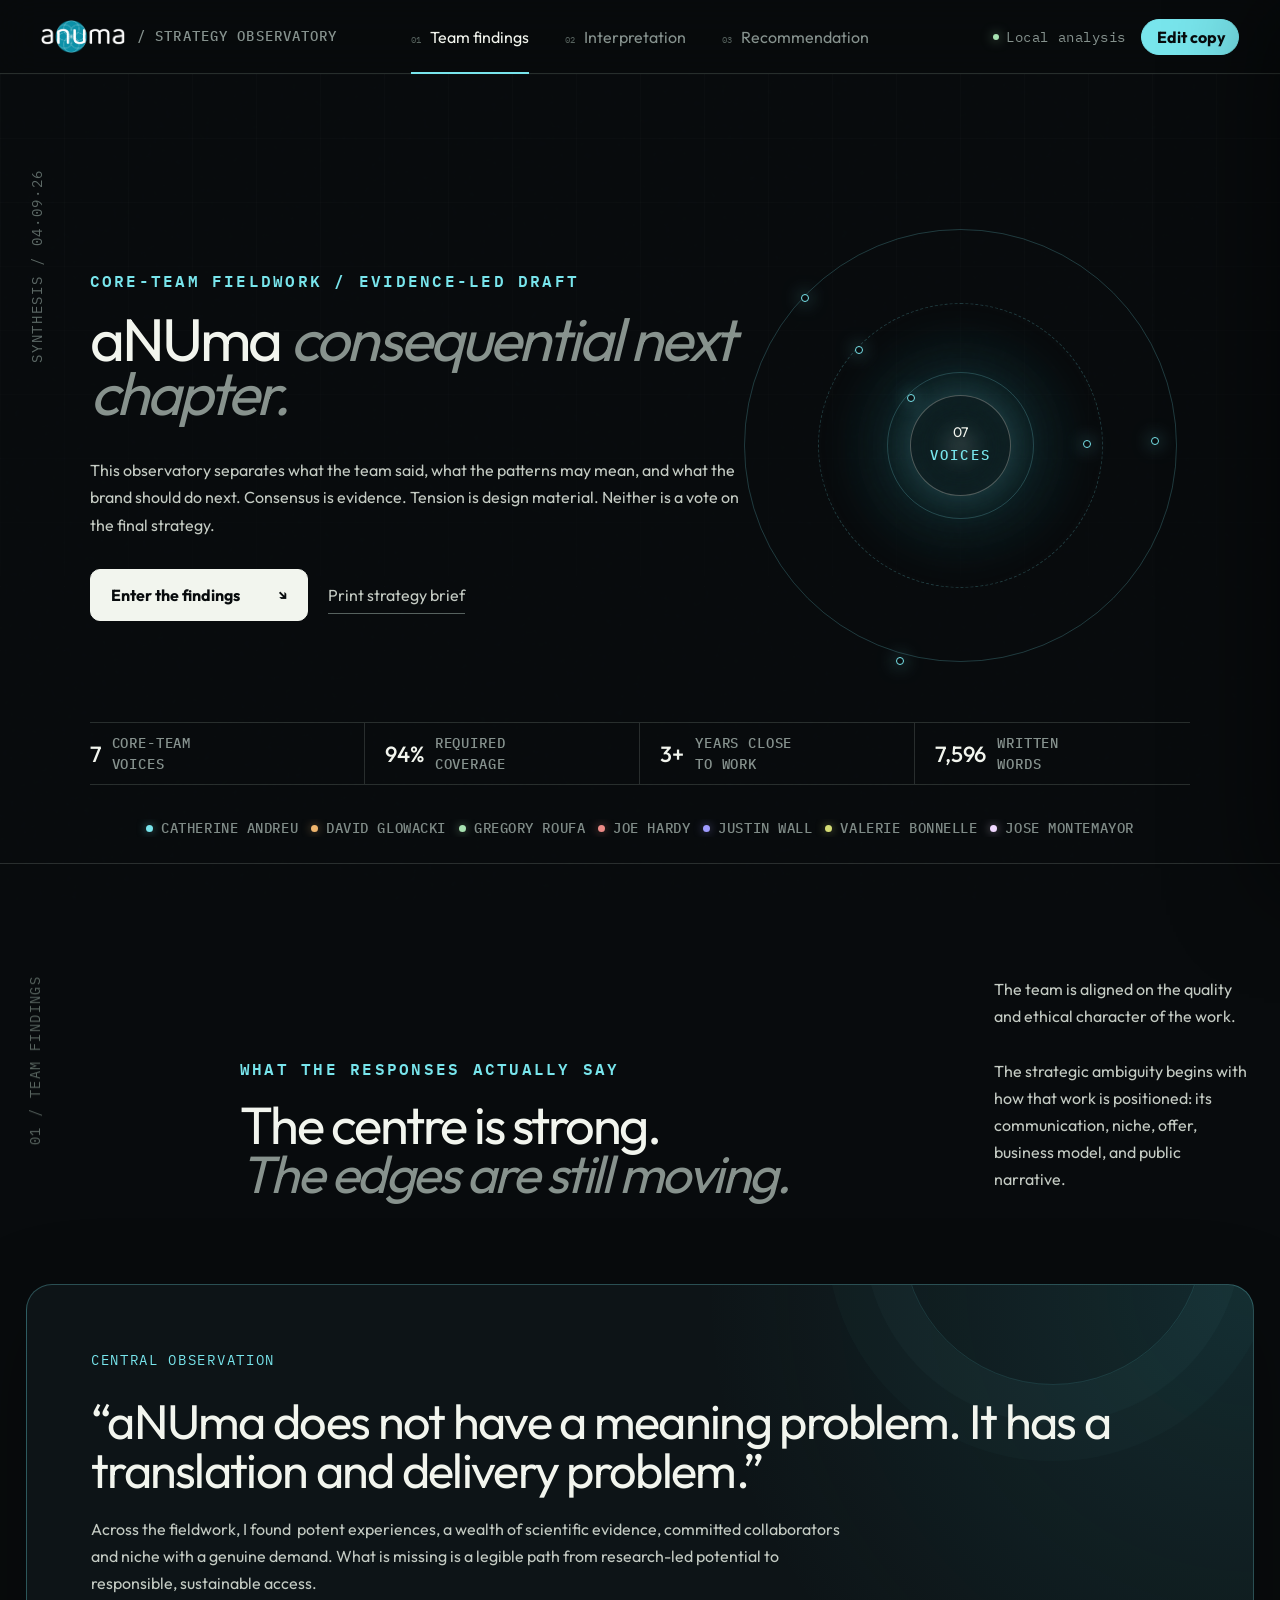
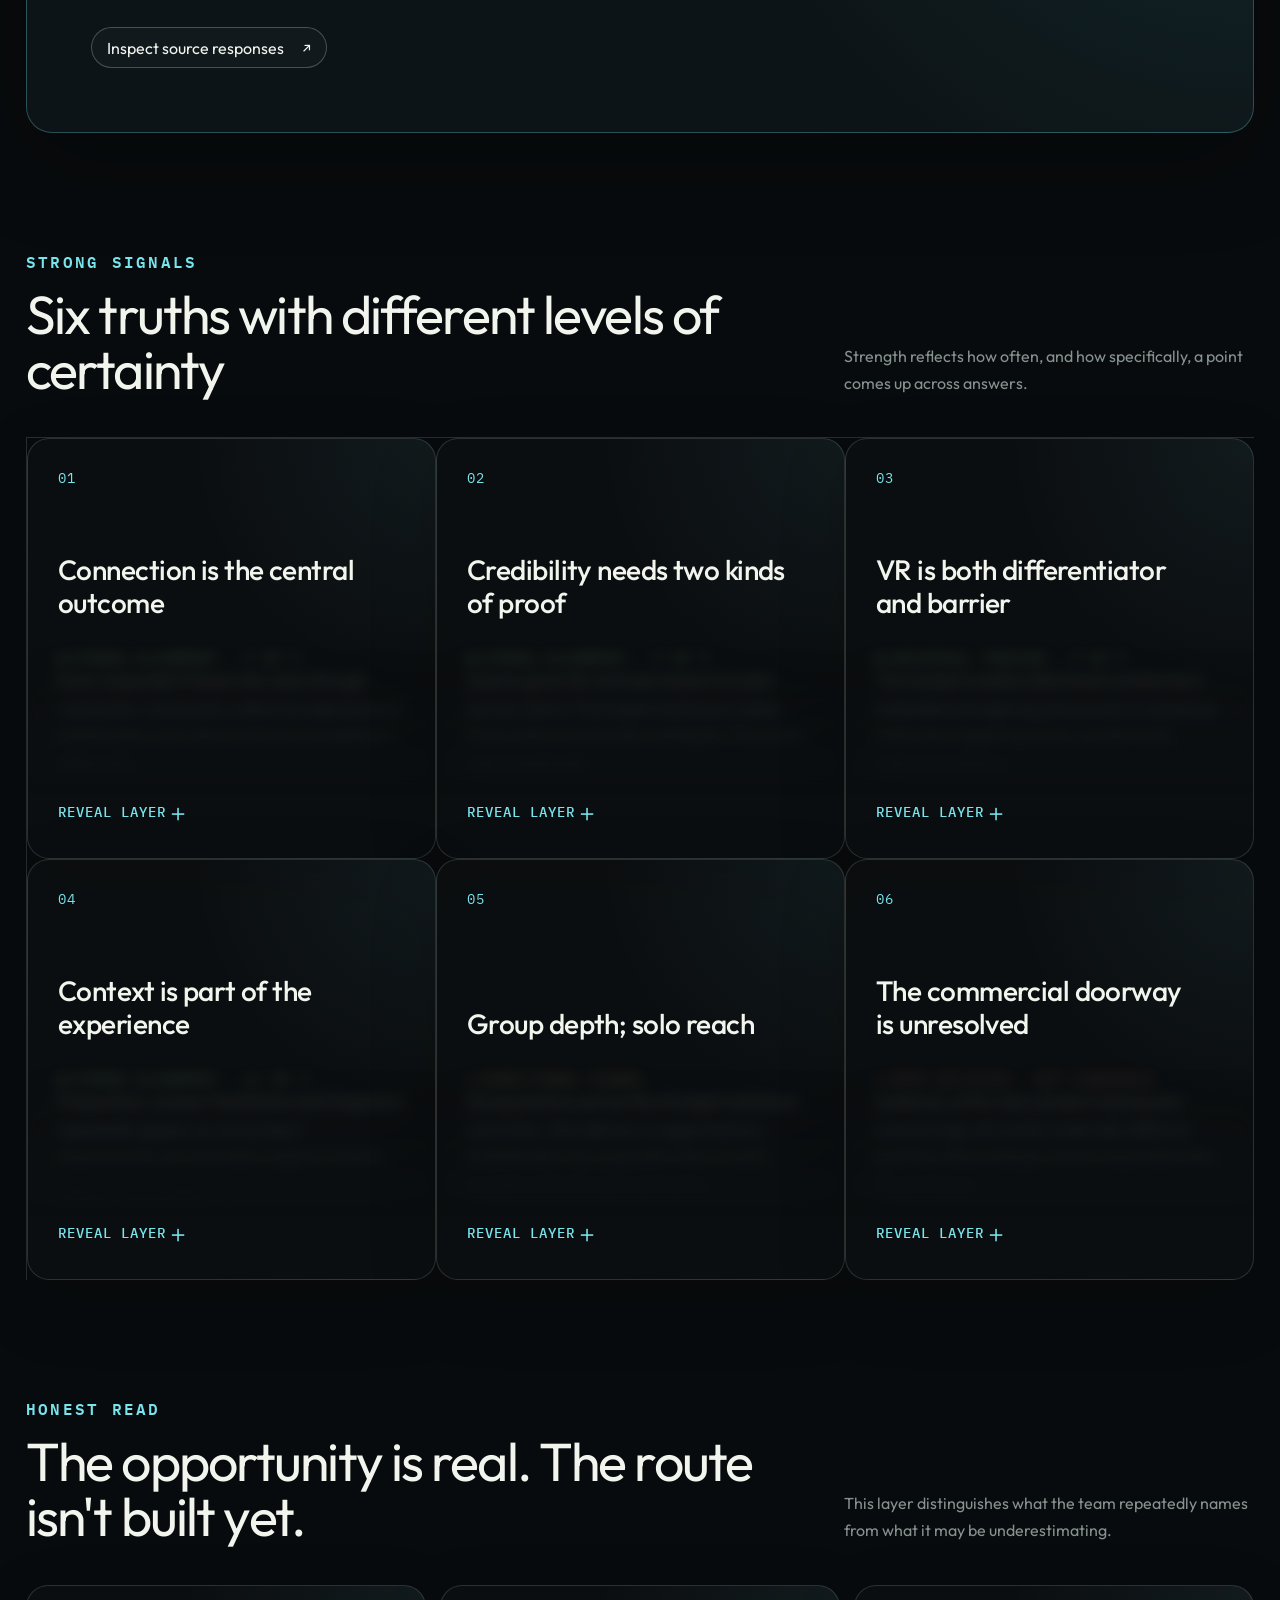
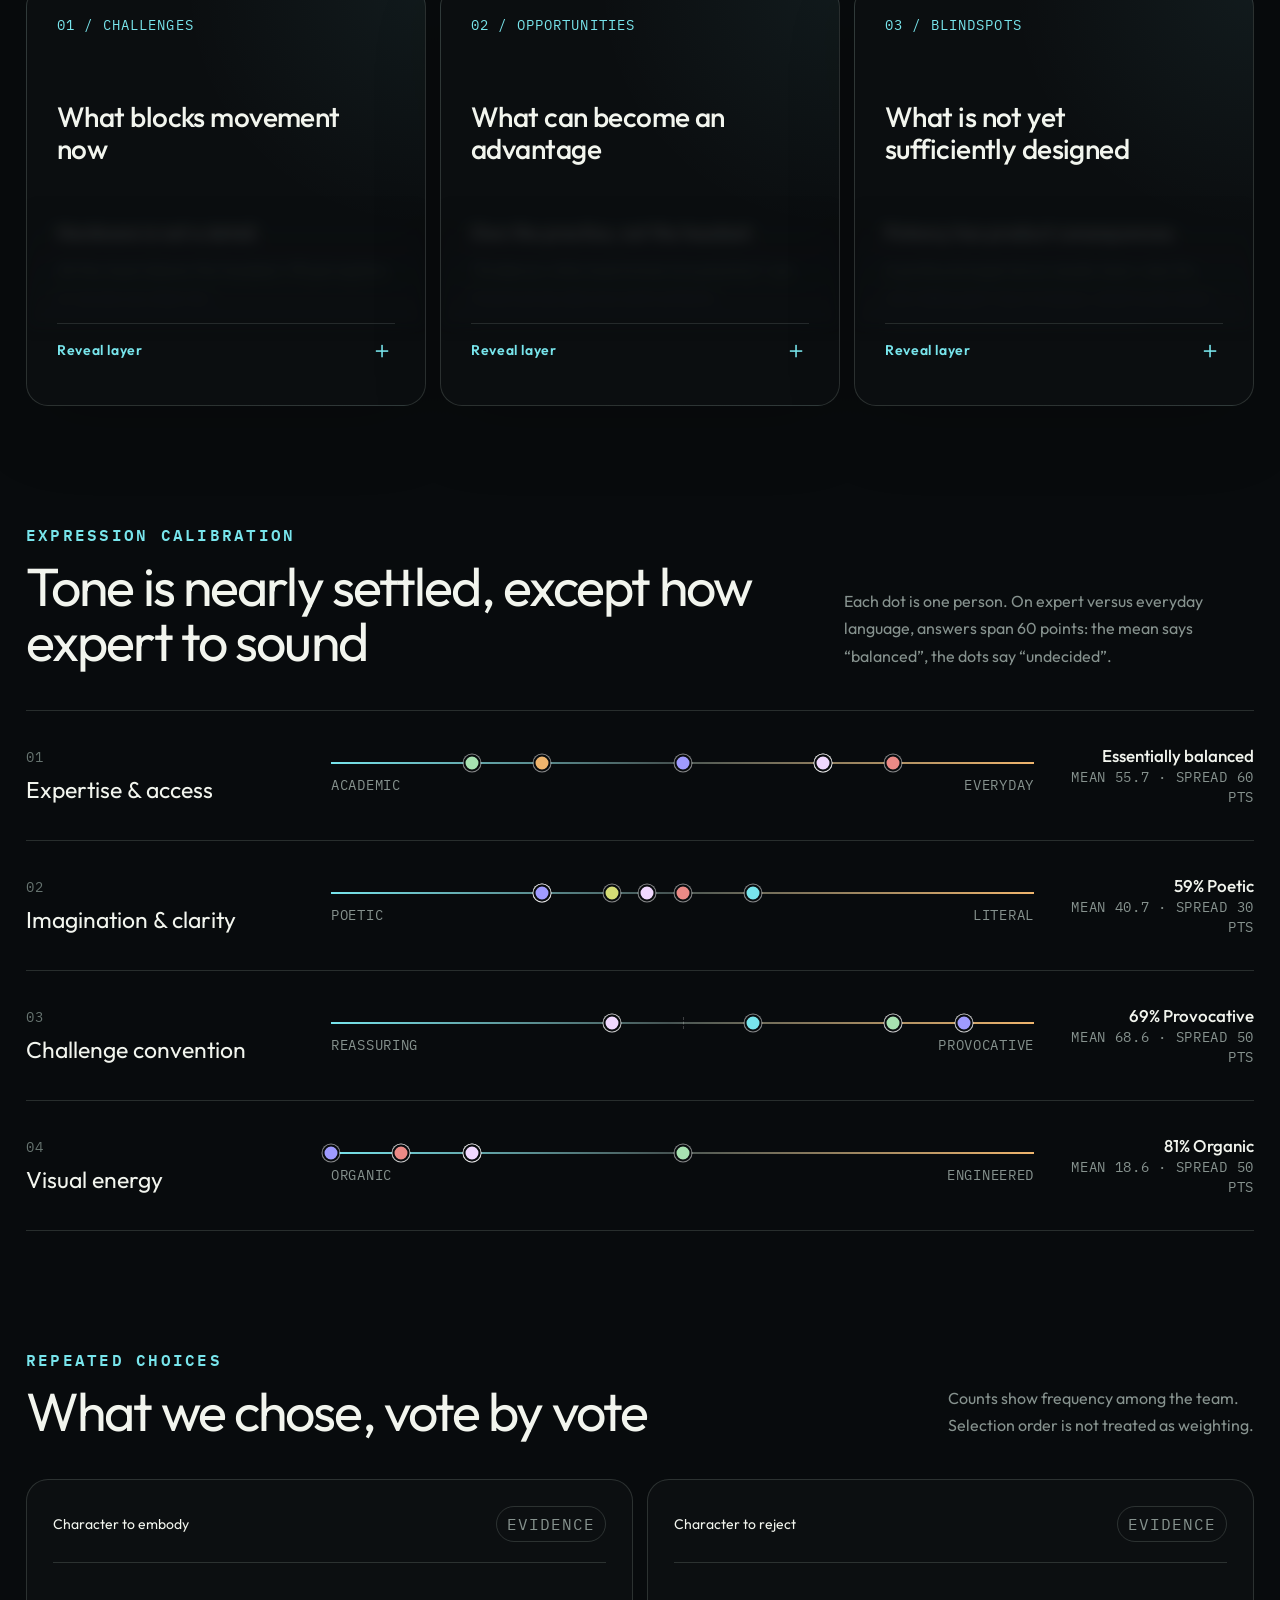
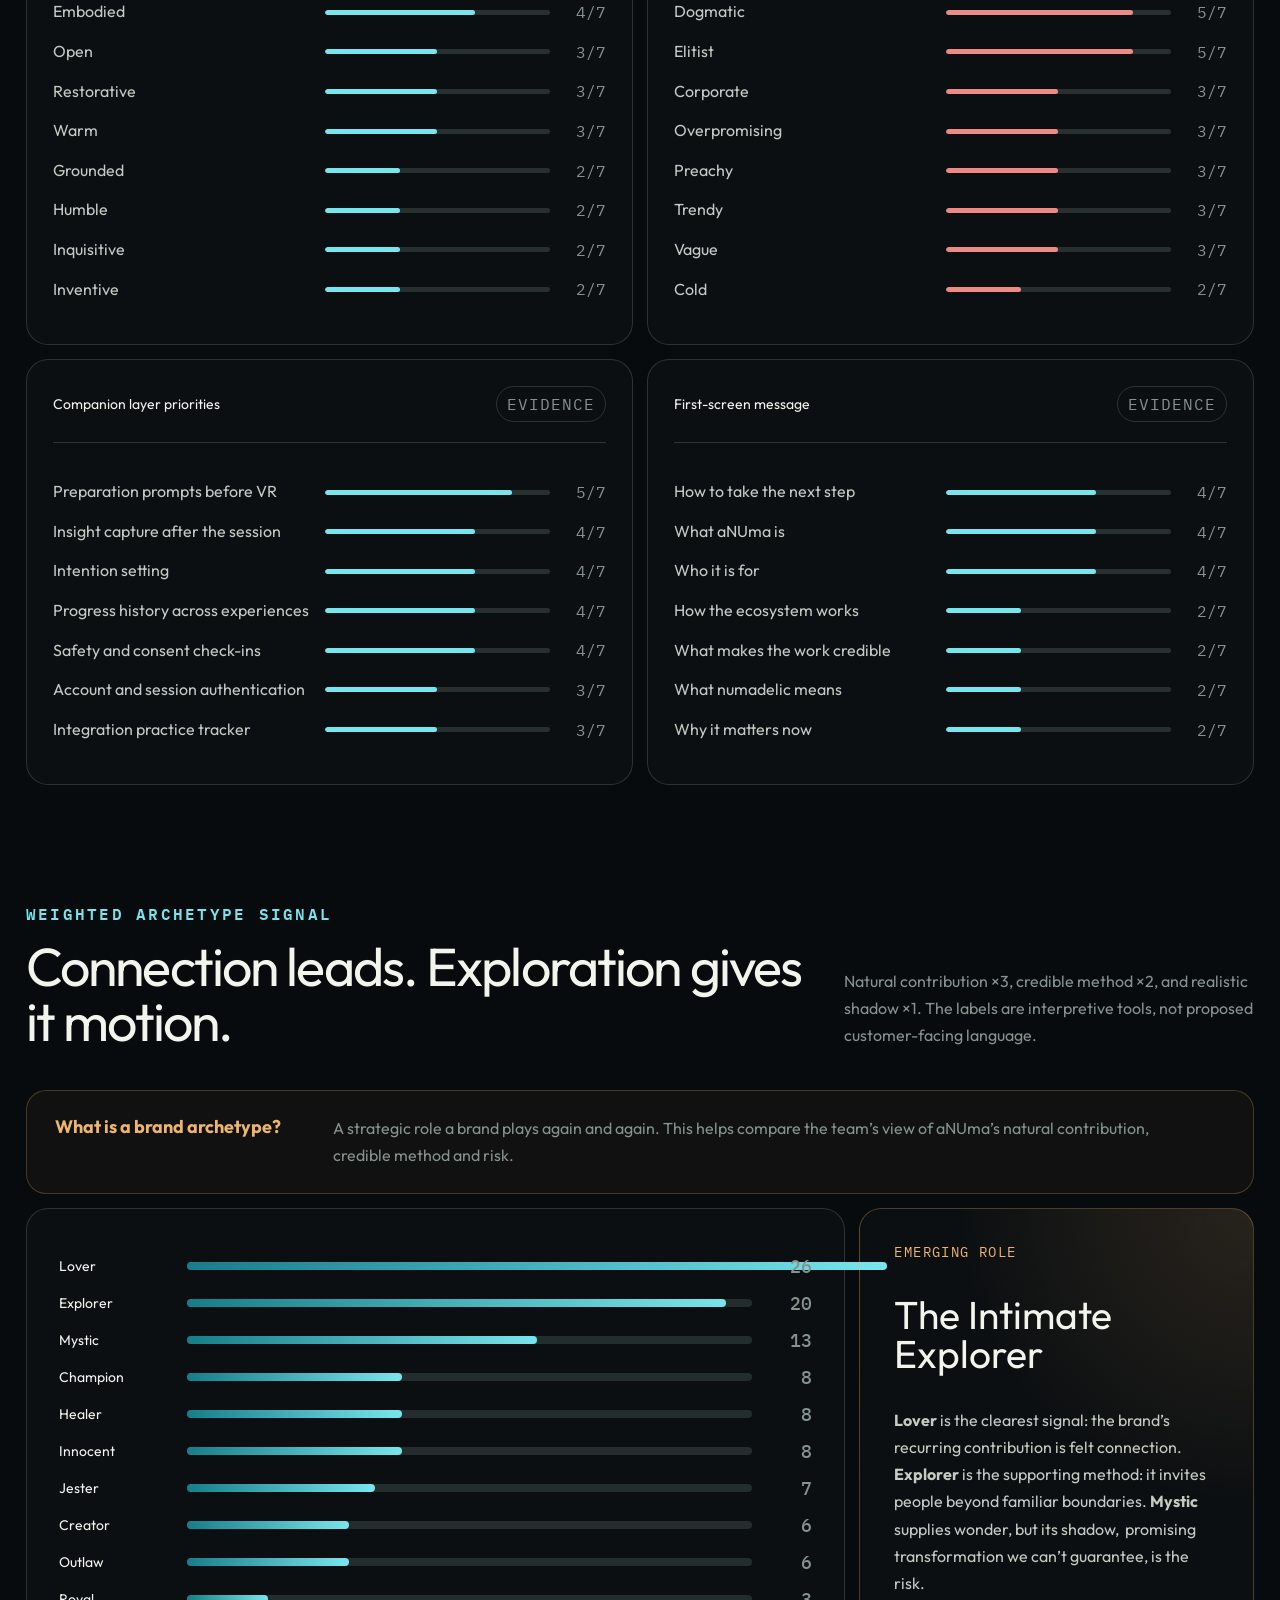
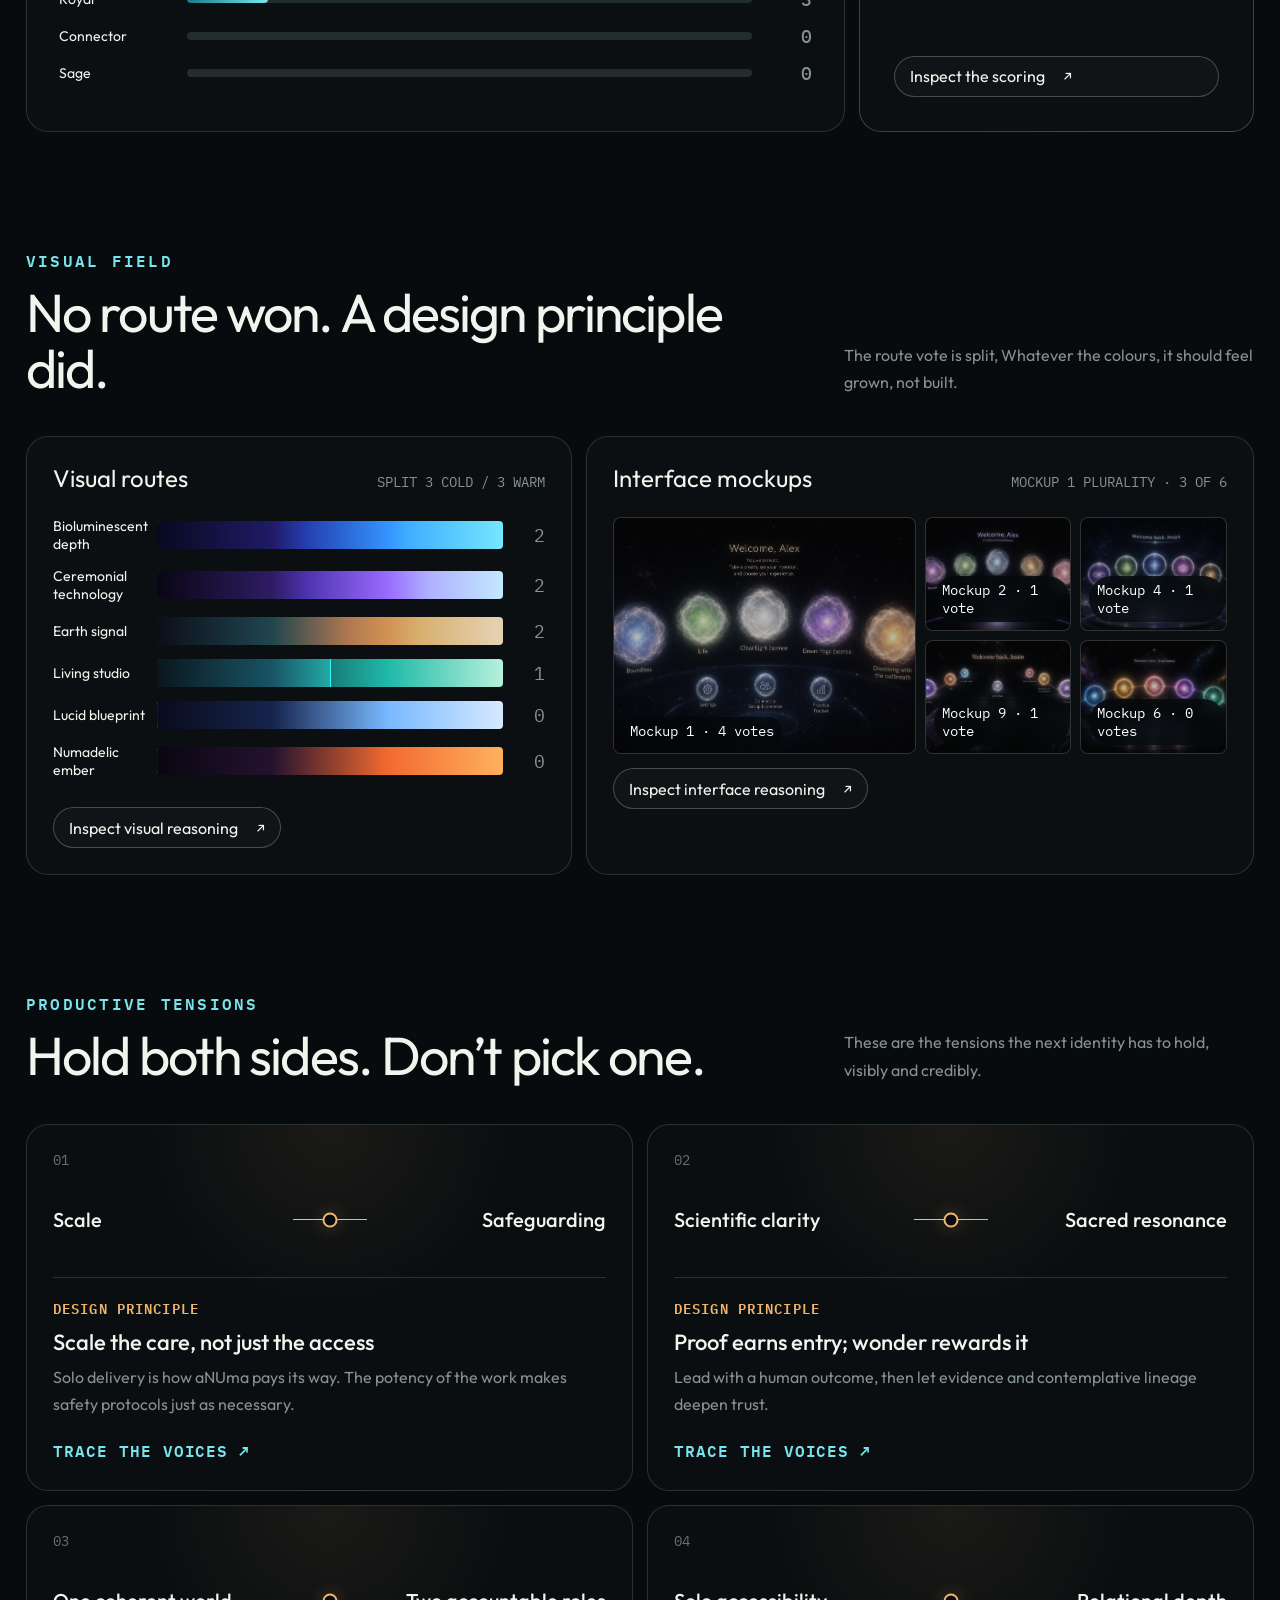
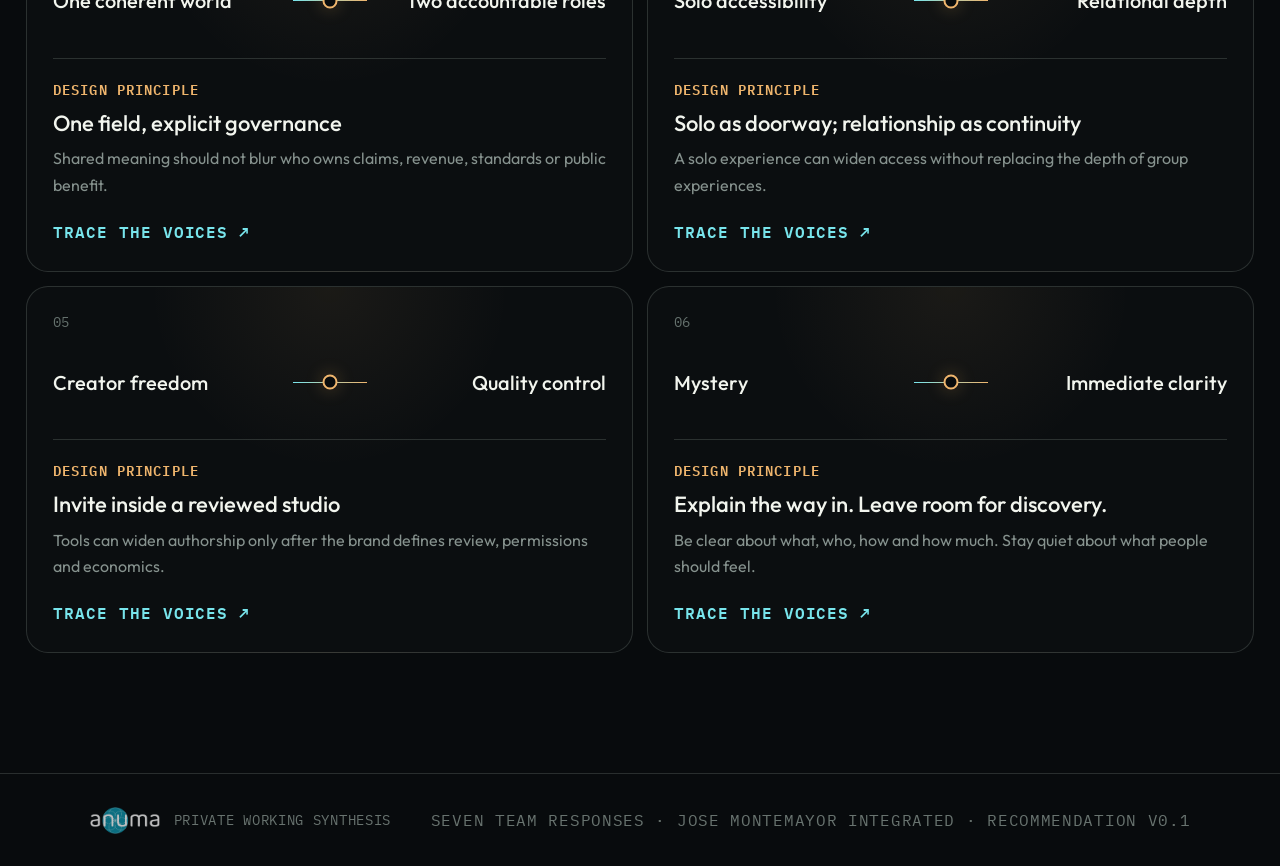
==== analysis.html @ 3e52e597 "Add interactive brand strategy observatory" ====
<!doctype html>
<html lang="en">
<head>
  <meta charset="UTF-8">
  <meta name="viewport" content="width=device-width, initial-scale=1.0">
  <meta name="theme-color" content="#080b0d">
  <meta name="description" content="Private synthesis of the aNUma core-team brand discovery fieldwork.">
  <title>aNUma / Strategy Observatory</title>
  <link rel="preconnect" href="https://fonts.googleapis.com">
  <link rel="preconnect" href="https://fonts.gstatic.com" crossorigin>
  <link href="https://fonts.googleapis.com/css2?family=IBM+Plex+Mono:wght@400;500;600&family=Outfit:wght@300;400;500;600;700&display=swap" rel="stylesheet">
  <link rel="stylesheet" href="analysis.css">
</head>
<body>
  <a class="skip-link" href="#analysisMain">Skip to analysis</a>
  <div class="ambient ambient--one" aria-hidden="true"></div>
  <div class="ambient ambient--two" aria-hidden="true"></div>
  <div class="grain" aria-hidden="true"></div>

  <header class="masthead">
    <a class="analysis-brand" href="index.html" aria-label="Return to aNUma Brand Fieldwork">
      <img src="assets/anuma-logo.png" alt="aNUma">
      <span>/ STRATEGY OBSERVATORY</span>
    </a>

    <nav class="phase-nav" aria-label="Analysis layers">
      <button class="phase-link active" type="button" data-phase-target="findings"><i>01</i> Team findings</button>
      <button class="phase-link" type="button" data-phase-target="interpretation"><i>02</i> Interpretation</button>
      <button class="phase-link" type="button" data-phase-target="recommendation"><i>03</i> Recommendation</button>
    </nav>

    <div class="masthead-actions">
      <span class="privacy-state"><i></i> Local analysis</span>
      <button class="header-button header-button--accent" id="editModeButton" type="button" aria-pressed="false">Edit copy</button>
    </div>
  </header>

  <main id="analysisMain">
    <section class="analysis-hero" aria-labelledby="analysisTitle">
      <div class="hero-index mono">SYNTHESIS / 04·09·26</div>
      <div class="hero-copy">
        <p class="kicker">Core-team fieldwork / evidence-led draft</p>
        <h1 id="analysisTitle">Seven perspectives.<br><em>One consequential next chapter.</em></h1>
        <p class="hero-intro">This observatory separates what the team said, what the patterns may mean, and what the brand should do next. Consensus is evidence. Tension is design material. Neither is a vote on the final strategy.</p>
        <div class="hero-actions">
          <button class="primary-action" type="button" data-phase-target="findings">Enter the findings <span>↘</span></button>
          <button class="quiet-action" id="printButton" type="button">Print strategy brief</button>
        </div>
      </div>

      <div class="signal-orbit" aria-hidden="true">
        <div class="orbit orbit--outer"><i></i><i></i><i></i></div>
        <div class="orbit orbit--mid"><i></i><i></i></div>
        <div class="orbit orbit--inner"><i></i></div>
        <div class="orbit-core"><span>07</span><small>voices</small></div>
      </div>

      <div class="hero-ledger" id="heroLedger" aria-label="Dataset summary"></div>
      <div class="respondent-ribbon" id="respondentRibbon" aria-label="Team respondents"></div>
    </section>

    <div class="strategist-banner hidden" id="strategistBanner">
      <div>
        <span class="mono">STRATEGIST LENS / SEPARATE FROM TEAM COUNTS</span>
        <strong id="strategistBannerName"></strong>
      </div>
      <div class="strategist-banner__actions">
        <button type="button" data-phase-target="findings" data-scroll-target="strategistLens">Compare perspectives</button>
        <button type="button" id="replaceStrategist">Replace file</button>
        <button type="button" id="removeStrategist">Remove</button>
      </div>
    </div>

    <section class="phase-panel active" id="findings" data-phase="findings" aria-labelledby="findingsTitle">
      <div class="section-shell">
        <header class="section-intro">
          <div class="section-number mono">01 / TEAM FINDINGS</div>
          <div>
            <p class="kicker">What the responses actually say</p>
            <h2 id="findingsTitle">The centre is strong.<br><em>The edges are still moving.</em></h2>
          </div>
          <p>The team is unusually aligned on the quality and ethical character of the work. The strategic ambiguity begins when that value must become a clear audience, offer, business model, and public story.</p>
        </header>

        <article class="thesis-card">
          <span class="thesis-card__label mono">CENTRAL OBSERVATION</span>
          <blockquote>“aNUma does not have a meaning problem. It has a translation and delivery problem.”</blockquote>
          <p>Across the fieldwork, respondents describe potent experiences, scientific evidence, committed collaborators and genuine demand. What is missing is a legible path from research-led potential to responsible, sustainable access.</p>
          <button class="evidence-button" type="button" data-evidence-title="Why the brand must change now" data-evidence-fields="whyNow,belief,impact">Inspect source responses <span>↗</span></button>
        </article>

        <section class="content-section" aria-labelledby="signalsTitle">
          <div class="content-heading">
            <div>
              <p class="kicker">Signal register</p>
              <h3 id="signalsTitle">Six truths with different levels of certainty</h3>
            </div>
            <p>Strength reflects repetition and specificity across answers—not sentiment analysis or an automated confidence score.</p>
          </div>
          <div class="signal-grid" id="findingSignals"></div>
        </section>

        <section class="content-section" aria-labelledby="boardroomTitle">
          <div class="content-heading">
            <div>
              <p class="kicker">Boardroom synthesis</p>
              <h3 id="boardroomTitle">The opportunity is real. The route is not yet designed.</h3>
            </div>
            <p>This layer distinguishes what the team repeatedly names from what it may be underestimating.</p>
          </div>
          <div class="boardroom-lens">
            <article class="lens-column lens-column--challenge">
              <header><span>01 / CHALLENGES</span><strong>What blocks movement now</strong></header>
              <ul>
                <li><b>Hardware is not a detail.</b><p>All seven respondents name the headset, VR perception or access as a barrier.</p></li>
                <li><b>The explanation cost is too high.</b><p>Audience, practice, science, spirituality, company and nonprofit compete before the value is understood.</p></li>
                <li><b>Commercial confidence is thin.</b><p>The research reputation has matured faster than a repeatable offer, channel or pricing logic.</p></li>
              </ul>
              <button class="mini-evidence" type="button" data-evidence-title="Challenges named by the team" data-evidence-fields="barrier,currentPerception,whyNow,facilitatorPrice">Trace responses</button>
            </article>
            <article class="lens-column lens-column--opportunity">
              <header><span>02 / OPPORTUNITIES</span><strong>What can become an advantage</strong></header>
              <ul>
                <li><b>Own the practice, not the headset.</b><p>“Evidence-informed immersive practice” can travel across devices and contexts.</p></li>
                <li><b>Turn proof into a trust journey.</b><p>Research earns credibility; testimony and guided trial convert curiosity into felt understanding.</p></li>
                <li><b>Use facilitators as the first channel.</b><p>They add context, distribution, continuity and a route from solo interest to shared depth.</p></li>
              </ul>
              <button class="mini-evidence" type="button" data-evidence-title="Opportunities in the responses" data-evidence-fields="impact,different,facilitatorPathway,communityRole">Trace responses</button>
            </article>
            <article class="lens-column lens-column--blindspot">
              <header><span>03 / BLINDSPOTS</span><strong>What is not yet sufficiently designed</strong></header>
              <ul>
                <li><b>Potency has product consequences.</b><p>A profound experience needs eligibility, exit, escalation and integration protocols—not only beautiful onboarding.</p></li>
                <li><b>A broad vision still needs a wedge.</b><p>“Many possible applications” can postpone the hard choice of who pays first and why.</p></li>
                <li><b>Identity cannot outrun operations.</b><p>A new look without a new doorway, product continuity and ownership model will reproduce the old confusion.</p></li>
              </ul>
              <button class="mini-evidence" type="button" data-evidence-title="Potential blindspots" data-evidence-fields="soloPathway,priorityAudience,relationship,confusion,risk">Trace responses</button>
            </article>
          </div>
        </section>

        <section class="content-section" aria-labelledby="polarityTitle">
          <div class="content-heading">
            <div>
              <p class="kicker">Expression calibration</p>
              <h3 id="polarityTitle">The averages conceal one important disagreement</h3>
            </div>
            <p>Each point is one respondent. Wider point distributions indicate less alignment and should not be reduced to the mean.</p>
          </div>
          <div class="polarity-board" id="polarityBoard"></div>
        </section>

        <section class="content-section rankings-section" aria-labelledby="rankingTitle">
          <div class="content-heading">
            <div>
              <p class="kicker">Repeated choices</p>
              <h3 id="rankingTitle">What rises when every vote stays visible</h3>
            </div>
            <p>Counts show frequency among seven respondents. Selection order is not treated as weighting.</p>
          </div>
          <div class="ranking-grid">
            <article class="ranking-card">
              <header><span>Character to embody</span><button type="button" class="mini-evidence" data-evidence-title="Defining traits" data-evidence-fields="primaryTraits">Evidence</button></header>
              <div id="primaryTraitsChart"></div>
            </article>
            <article class="ranking-card ranking-card--warning">
              <header><span>Character to reject</span><button type="button" class="mini-evidence" data-evidence-title="Traits to avoid" data-evidence-fields="notTraits">Evidence</button></header>
              <div id="avoidTraitsChart"></div>
            </article>
            <article class="ranking-card">
              <header><span>Companion layer priorities</span><button type="button" class="mini-evidence" data-evidence-title="Companion app priorities" data-evidence-fields="companionRole,companionFunctions">Evidence</button></header>
              <div id="companionChart"></div>
            </article>
            <article class="ranking-card">
              <header><span>First-screen message</span><button type="button" class="mini-evidence" data-evidence-title="Landing-page priorities" data-evidence-fields="launchPriority">Evidence</button></header>
              <div id="launchChart"></div>
            </article>
          </div>
        </section>

        <section class="content-section" aria-labelledby="archetypeTitle">
          <div class="content-heading">
            <div>
              <p class="kicker">Weighted archetype signal</p>
              <h3 id="archetypeTitle">Connection leads. Exploration gives it motion.</h3>
            </div>
            <p>Natural contribution ×3, credible method ×2, and realistic shadow ×1. The labels are interpretive tools, not proposed customer-facing language.</p>
          </div>
          <aside class="archetype-explainer">
            <strong>What is a brand archetype?</strong>
            <p>A strategic shorthand for the role a brand repeatedly plays—not a personality test or a public label. Here, it helps compare the team’s view of aNUma’s natural contribution, credible method and shadow risk.</p>
          </aside>
          <div class="archetype-layout">
            <div class="archetype-chart" id="archetypeChart"></div>
            <article class="archetype-read">
              <span class="mono">EMERGING ROLE</span>
              <h4>The Intimate Explorer</h4>
              <p><strong>Lover</strong> is the clearest aggregate signal: the brand’s recurring contribution is felt connection. <strong>Explorer</strong> is the supporting method: it invites people beyond familiar boundaries. <strong>Mystic</strong> supplies wonder—but its shadow is the team’s most recognised risk.</p>
              <button class="evidence-button" type="button" data-evidence-title="Archetype choices and shadow risks" data-evidence-fields="naturalGift,changeMethod,shadowRisk">Inspect the scoring <span>↗</span></button>
            </article>
          </div>
        </section>

        <section class="content-section" aria-labelledby="visualTitle">
          <div class="content-heading">
            <div>
              <p class="kicker">Visual field</p>
              <h3 id="visualTitle">No route won. A design principle did.</h3>
            </div>
            <p>The route vote is split, while six of seven respondents place the visual energy at 20/100 or below toward “engineered.”</p>
          </div>
          <div class="visual-analysis">
            <div class="visual-votes" id="visualVotes"></div>
            <div class="mockup-votes" id="mockupVotes"></div>
          </div>
        </section>

        <section class="content-section" aria-labelledby="tensionsTitle">
          <div class="content-heading">
            <div>
              <p class="kicker">Productive tensions</p>
              <h3 id="tensionsTitle">Do not resolve these by choosing one side</h3>
            </div>
            <p>These are the strategic tensions the next identity needs to hold visibly and credibly.</p>
          </div>
          <div class="tension-list" id="tensionList"></div>
        </section>

        <section class="content-section strategist-lens hidden" id="strategistLens" aria-labelledby="strategistTitle">
          <div class="content-heading">
            <div>
              <p class="kicker">Your independent response</p>
              <h3 id="strategistTitle">Where your lens meets—or challenges—the team</h3>
            </div>
            <p>Your choices appear as a comparison only. They never change the six-person baseline or its counts.</p>
          </div>
          <div id="strategistComparison"></div>
        </section>
      </div>
    </section>

    <section class="phase-panel" id="interpretation" data-phase="interpretation" aria-labelledby="interpretationTitle">
      <div class="section-shell">
        <header class="section-intro section-intro--amber">
          <div class="section-number mono">02 / STRATEGIC INTERPRETATION</div>
          <div>
            <p class="kicker">What the patterns may mean</p>
            <h2 id="interpretationTitle">Protect the depth.<br><em>Redesign the doorway.</em></h2>
          </div>
          <p>The strategic opportunity is not to make aNUma more conventional. It is to make an unconventional form of value easier to understand, enter, trust, and continue.</p>
        </header>

        <section class="interpretive-bridge" aria-label="From evidence to interpretation">
          <article><span>01 / ASSET</span><strong>The experience already has a recognisable core.</strong><ul><li>Weakly representational, luminous embodiment</li><li>Relational and contemplative depth</li><li>A serious culture of scientific inquiry</li></ul></article>
          <div class="bridge-arrow">→</div>
          <article><span>02 / FRICTION</span><strong>The current story asks people to understand too much.</strong><ul><li>Too many categories arrive before the benefit</li><li>Headset access interrupts curiosity</li><li>No single commercial doorway is obvious</li></ul></article>
          <div class="bridge-arrow">→</div>
          <article><span>03 / OPPORTUNITY</span><strong>Translate numadelic depth into a guided practice system.</strong><ul><li>Invite before explaining the full worldview</li><li>Use evidence to support, not over-determine</li><li>Design access, preparation and continuity together</li></ul></article>
        </section>

        <section class="content-section" aria-labelledby="progressTitle">
          <div class="content-heading">
            <div>
              <p class="kicker">Progress diagnosis</p>
              <h3 id="progressTitle">The work succeeded as research before it succeeded as a market offer.</h3>
            </div>
            <p>This is not a verdict on the experience. It is a distinction between three kinds of progress that have moved at different speeds.</p>
          </div>
          <div class="progress-grid">
            <article class="progress-card"><span>WHAT WORKED</span><h4>A distinctive experiential and research core</h4><p>The team has created a recognisable aesthetic, meaningful group encounters, peer-reviewed inquiry and a network of committed collaborators.</p><ul><li>Original numadelic embodiment</li><li>Credibility through published research</li><li>Strong conviction after direct experience</li></ul><button class="mini-evidence" type="button" data-evidence-title="What has worked" data-evidence-fields="proud,proofPoints,different,success">Trace evidence</button></article>
            <article class="progress-card"><span>WHAT STALLED</span><h4>The path from interest to participation</h4><p>Potential participants must decode an unfamiliar category, trust VR, obtain equipment, understand the benefit and find a session before they can discover the value.</p><ul><li>High explanation cost</li><li>Hardware and distribution friction</li><li>No repeatable paid doorway yet</li></ul><button class="mini-evidence" type="button" data-evidence-title="What has stalled" data-evidence-fields="barrier,currentPerception,whyNow,facilitatorPrice">Trace evidence</button></article>
            <article class="progress-card"><span>WHAT CHANGED</span><h4>The strategy can now separate practice from device</h4><p>The emerging opportunity is to treat VR as the highest-fidelity expression of a broader practice system rather than the definition of the brand.</p><ul><li>More formats can carry the aesthetic principles</li><li>Facilitators can become a trusted channel</li><li>The app can connect preparation and continuity</li></ul><button class="mini-evidence" type="button" data-evidence-title="What can change now" data-evidence-fields="alternatives,facilitatorPathway,companionRole,communityRole">Trace evidence</button></article>
          </div>
        </section>

        <section class="content-section" aria-labelledby="pricingInterpretationTitle">
          <div class="content-heading">
            <div>
              <p class="kicker">Commercial signal</p>
              <h3 id="pricingInterpretationTitle">The team aligns on testing the model—not pretending the price is settled.</h3>
            </div>
            <p>Five of the six respondents who answered the facilitator-pricing question chose “we need to test the model.” The only specific model selected was an ongoing professional subscription.</p>
          </div>
          <div class="progress-grid">
            <article class="progress-card"><span>STRONGEST ALIGNMENT</span><h4>Pricing should be learned through use</h4><p>The fieldwork does not support one universal price or one customer model. Participant, facilitator, institutional and creator value should be tested separately.</p><ul><li>5 of 6 answered “test the model”</li><li>Avoid premature pricing architecture</li><li>Compare willingness to pay with delivery cost</li></ul><button class="mini-evidence" type="button" data-evidence-title="Pricing logic named by the team" data-evidence-fields="facilitatorPrice,designerEconomics">Trace evidence</button></article>
            <article class="progress-card"><span>FIRST HYPOTHESIS</span><h4>Professional continuity may support subscription</h4><p>A subscription becomes credible when facilitators receive recurring value: training, trusted profiles, session tools, practice materials, bookings and an active community of practice.</p><ul><li>Sell an operating relationship, not software access</li><li>Test a founding facilitator cohort first</li><li>Measure bookings, use and renewal intent</li></ul><button class="mini-evidence" type="button" data-evidence-title="Facilitator value and pricing" data-evidence-fields="facilitatorPathway,facilitatorPrice,communityRole">Trace evidence</button></article>
            <article class="progress-card"><span>MONETISATION LOGIC</span><h4>Charge for the container around the experience</h4><p>The most defensible value lies in readiness, guidance, continuity and governed delivery—not in selling intensity or making unsupported promises.</p><ul><li>Participants pay for prepared pathways</li><li>Practitioners pay for tools and reach</li><li>Institutions pay for governed implementation</li></ul><button class="mini-evidence" type="button" data-evidence-title="Value exchange across the ecosystem" data-evidence-fields="soloPathway,facilitatorPathway,designerEconomics,anumaRole">Trace evidence</button></article>
          </div>
        </section>

        <section class="content-section" aria-labelledby="accessTitle">
          <div class="content-heading">
            <div>
              <p class="kicker">Access is the product problem</p>
              <h3 id="accessTitle">The headset is only one of six doors that can stay closed.</h3>
            </div>
            <p>A person cannot value a numadelic experience they cannot discover, understand, access, enter safely or continue.</p>
          </div>
          <div class="access-journey">
            <article><span>01</span><h4>Discover</h4><p><b>Friction</b> The story is diffuse.</p><p><b>Move</b> Lead with one human tension and one invitation.</p></article>
            <article><span>02</span><h4>Understand</h4><p><b>Friction</b> Benefits are hard to imagine before trying.</p><p><b>Move</b> Use testimony, demonstrations and clear use contexts.</p></article>
            <article><span>03</span><h4>Equip</h4><p><b>Friction</b> Headset ownership and setup narrow reach.</p><p><b>Move</b> Offer facilitated access and lighter entry formats.</p></article>
            <article><span>04</span><h4>Prepare</h4><p><b>Friction</b> Potency creates uncertainty and risk.</p><p><b>Move</b> Make readiness, consent and exit routes visible.</p></article>
            <article><span>05</span><h4>Experience</h4><p><b>Friction</b> Technical setup can break the ritual.</p><p><b>Move</b> Treat onboarding and facilitation as choreography.</p></article>
            <article><span>06</span><h4>Continue</h4><p><b>Friction</b> Insight may end without integration or belonging.</p><p><b>Move</b> Connect reflection, practice and community in the app.</p></article>
          </div>
        </section>

        <section class="content-section contemplation-section" aria-labelledby="contemplationTitle">
          <div class="content-heading">
            <div>
              <p class="kicker">Deeper synthesis</p>
              <h3 id="contemplationTitle">Questions that reveal the next layer</h3>
            </div>
            <p>These prompts combine several voices. They are designed to create clarity, not to put any respondent on trial.</p>
          </div>
          <div class="contemplation-grid" id="contemplationGrid"></div>
        </section>

        <section class="content-section" aria-labelledby="categoryTitle">
          <div class="content-heading">
            <div>
              <p class="kicker">Category thesis</p>
              <h3 id="categoryTitle">VR is a signature medium—not the whole meaning</h3>
            </div>
            <button class="evidence-button" type="button" data-evidence-title="Where VR is essential" data-evidence-fields="medium,alternatives,different">Inspect source responses <span>↗</span></button>
          </div>
          <div class="category-frame">
            <div class="category-frame__not">
              <span class="mono">TOO NARROW</span>
              <p>VR wellness app</p>
              <p>Digital psychedelic</p>
              <p>Clinical intervention</p>
            </div>
            <div class="category-frame__own">
              <span class="mono">SPACE TO OWN</span>
              <strong>Evidence-informed<br>immersive practice</strong>
              <p>A practice system that creates carefully prepared conditions for shifts in felt perspective, meaning and relation—without prescribing what participants should experience.</p>
            </div>
            <div class="category-frame__not">
              <span class="mono">TOO BROAD</span>
              <p>Consciousness platform</p>
              <p>Transformative technology</p>
              <p>Human connection</p>
            </div>
          </div>
          <p class="interpretation-note"><span>Interpretation</span> “Immersive practice” keeps the door open to VR, facilitated encounters, breath, audio, installations and future formats—while “evidence-informed” signals discipline without implying a clinical claim.</p>
        </section>

        <section class="content-section" aria-labelledby="ecosystemTitle">
          <div class="content-heading">
            <div>
              <p class="kicker">Entity architecture</p>
              <h3 id="ecosystemTitle">One numadelic world. Two accountable roles.</h3>
            </div>
            <p>Four respondents favour one brand with two expressions; three favour distinct but visibly connected initiatives. Nobody argues for separation.</p>
          </div>
          <div class="ecosystem-map">
            <div class="ecosystem-source"><span>SHARED SOURCE</span><strong>The numadelic field</strong><p>Aesthetic · method · values · community · knowledge</p></div>
            <div class="ecosystem-branches">
              <article class="entity-card entity-card--anuma">
                <span>EXPERIENCE &amp; ACCESS</span>
                <h4>aNUma</h4>
                <p>Packages, delivers and sustains numadelic experiences for participants and practitioners.</p>
                <ul><li>Earned revenue</li><li>Product experience</li><li>Distribution</li></ul>
              </article>
              <article class="entity-card entity-card--labs">
                <span>RESEARCH &amp; PUBLIC BENEFIT</span>
                <h4>Numadelic Labs</h4>
                <p>Studies, improves and safeguards the field while extending access through mission-led work.</p>
                <ul><li>Evidence &amp; standards</li><li>Research partnerships</li><li>Grant-funded access</li></ul>
              </article>
            </div>
            <div class="ecosystem-loop"><span>evidence &amp; standards →</span><span>← use, learning &amp; revenue</span></div>
          </div>
          <button class="evidence-button" type="button" data-evidence-title="aNUma and Numadelic Labs" data-evidence-fields="anumaRole,labsRole,relationship,sharedDistinct,confusion">Inspect architecture evidence <span>↗</span></button>
        </section>

        <section class="content-section" aria-labelledby="audienceTitle">
          <div class="content-heading">
            <div>
              <p class="kicker">Audience sequencing</p>
              <h3 id="audienceTitle">A hierarchy is needed; the data does not provide one</h3>
            </div>
            <p>The team names several valid audiences but no shared launch audience. The sequence below is a working strategic hypothesis.</p>
          </div>
          <div class="audience-ladder">
            <article class="audience-card audience-card--primary"><span>01 / LAUNCH WEDGE</span><h4>Contemplatively curious participants</h4><p>People already seeking meaningful, embodied ways to explore connection, perspective and consciousness—and willing to enter with preparation.</p><small>Start with readiness, not demographics.</small></article>
            <article class="audience-card"><span>02 / TRUST &amp; REACH</span><h4>Facilitators and practice leaders</h4><p>People who add context, continuity, community and responsible distribution around the experience.</p><small>Build the bridge from solo interest to shared practice.</small></article>
            <article class="audience-card"><span>03 / VALIDATION</span><h4>Researchers and care partners</h4><p>Institutions that generate evidence, define appropriate applications and extend access where safeguards are strongest.</p><small>Do not let the clinical use case define the entire brand.</small></article>
            <article class="audience-card"><span>04 / ECOSYSTEM GROWTH</span><h4>Experience creators</h4><p>Advanced practitioners and designers who can expand the field once tools, review standards and economics are ready.</p><small>A later growth engine, not the first public promise.</small></article>
          </div>
          <button class="evidence-button" type="button" data-evidence-title="Audience definitions and barriers" data-evidence-fields="priorityAudience,want,barrier,currentPerception,stakeholders">Inspect audience evidence <span>↗</span></button>
        </section>

        <section class="content-section" aria-labelledby="decisionsTitle">
          <div class="content-heading">
            <div>
              <p class="kicker">Decision register</p>
              <h3 id="decisionsTitle">Five choices strategy cannot disguise as design</h3>
            </div>
            <p>These require leadership decisions or staged experiments before the brand system can be final.</p>
          </div>
          <div class="decision-register" id="decisionRegister"></div>
        </section>
      </div>
    </section>

    <section class="phase-panel" id="recommendation" data-phase="recommendation" data-copy-index-start="185" aria-labelledby="recommendationTitle">
      <div class="section-shell">
        <header class="section-intro section-intro--mint">
          <div class="section-number mono">03 / WORKING RECOMMENDATION</div>
          <div>
            <p class="kicker">What the brand should do next</p>
            <h2 id="recommendationTitle">Give possibility<br><em>a clearer doorway.</em></h2>
          </div>
          <p>This is a strategic first draft built from seven internal perspectives. It is intentionally decisive enough to test—and explicitly provisional where research has not produced a mandate.</p>
        </header>

        <section class="platform-board" aria-labelledby="platformTitle">
          <div class="platform-board__lead">
            <p class="kicker">Recommended brand platform / v0.1</p>
            <h3 id="platformTitle">A proposition<br><em>the team can choose.</em></h3>
            <p class="platform-idea">Both directions address the gap between intellectual knowledge and lived experience. The choice is whether the brand should foreground sensation or a broader way of being.</p>
          </div>
          <dl class="platform-definitions">
            <div><dt>Vision</dt><dd>A world where technology nurtures attention instead of extracting it.</dd></div>
            <div><dt>Purpose</dt><dd>Widen responsible access to numadelic practices without stripping them of context, care or mystery.</dd></div>
            <div><dt>Mission</dt><dd>Design, study and responsibly distribute immersive practices that invite new relationships with attention, embodiment and meaning.</dd></div>
            <div><dt>Brand promise</dt><dd>A carefully prepared invitation into an experience whose meaning remains yours.</dd></div>
          </dl>
        </section>

        <section class="platform-vote" aria-labelledby="platformVoteTitle">
          <div class="platform-vote__intro"><span class="mono">ROOM BALLOT / SAVED LOCALLY</span><h3 id="platformVoteTitle">Which idea can carry the next chapter?</h3><p>Use the plus buttons to record the room. The numbers stay in this browser and can be reset at any time.</p></div>
          <div class="platform-option" data-platform-option="feeling"><span>OPTION A</span><strong>From knowing<br>to feeling.</strong><p>More immediate and emotionally legible. It names the gap between intellectual understanding and felt experience.</p><div><button type="button" data-vote-add="feeling">＋ Add vote</button><output id="voteFeeling">0</output></div></div>
          <div class="platform-option" data-platform-option="being"><span>OPTION B</span><strong>From knowing<br>to being.</strong><p>More spacious and philosophically distinctive. It suggests integration and embodiment, but asks more from first-time audiences.</p><div><button type="button" data-vote-add="being">＋ Add vote</button><output id="voteBeing">0</output></div></div>
          <button class="vote-reset" id="resetPlatformVote" type="button">Reset room ballot</button>
        </section>

        <section class="content-section" aria-labelledby="positioningTitle">
          <div class="content-heading">
            <div>
              <p class="kicker">Positioning / working draft</p>
              <h3 id="positioningTitle">A clear sentence before a clever slogan</h3>
            </div>
          </div>
          <blockquote class="positioning-statement">For contemplatively curious people and the practitioners who guide them, <strong>aNUma is an evidence-informed immersive practice platform</strong> that creates carefully prepared conditions for exploring perspective, embodiment and relation—solo and together. Unlike entertainment-first VR or passive meditation apps, it combines a weakly representational numadelic aesthetic, responsible preparation and scientific inquiry.</blockquote>
          <div class="positioning-guardrail"><span>CLAIM GUARDRAIL</span><p>Describe the conditions aNUma designs and the outcomes research has observed. Never prescribe a participant’s meaning, guarantee connection or transformation, promise treatment, or claim equivalence to psychedelics.</p><button class="mini-evidence" type="button" data-evidence-title="Claims the brand must never make" data-evidence-fields="claim,authority">Evidence</button></div>
        </section>

        <section class="content-section" aria-labelledby="brandSystemTitle">
          <div class="content-heading">
            <div><p class="kicker">Brand identity system</p><h3 id="brandSystemTitle">One idea, expressed as story, ethos, style and behaviour.</h3></div>
            <p>The identity should translate the numadelic aesthetic into every encounter without turning the research into a decorative cosmic theme.</p>
          </div>
          <div class="brand-system-grid">
            <article class="brand-system-card"><span>BRAND STORY</span><h4>We understand more than we can always embody.</h4><p>aNUma begins in the gap between concepts and lived experience. It offers carefully prepared encounters that may loosen familiar representations and invite participants to discover their own meaning.</p><ul><li>Start with a recognisable human gap</li><li>Introduce the practice before the technology</li><li>End with reflection and a next step</li></ul></article>
            <article class="brand-system-card"><span>BRAND ETHOS</span><h4>Design conditions, not conclusions.</h4><p>The practice makes space for emergence. The brand should be equally humble: invitational, participant-led and precise about what is observed versus what is promised.</p><ul><li>Possibility before prescription</li><li>Care before scale</li><li>Evidence as inquiry, not authority theatre</li></ul></article>
            <article class="brand-system-card"><span>BRAND STYLE</span><h4>Luminous, diffuse and open to interpretation.</h4><p>Use soft boundaries, restrained radiance, emergence and coalescence. Avoid photorealism, spiritual shorthand and symbols that collapse the experience into one fixed meaning.</p><ul><li>Low structural specificity</li><li>Low symbolic rigidity</li><li>Warm darkness and meaningful motion</li></ul></article>
            <article class="brand-system-card"><span>BRAND BEHAVIOUR</span><h4>Make every doorway feel prepared.</h4><p>Website, app, headset and facilitated session should choreograph clarity, readiness, consent, encounter and integration as one continuous practice.</p><ul><li>Explain only what helps entry</li><li>Make risk and agency visible</li><li>Always offer a way to continue</li></ul></article>
          </div>
          <a class="research-citation" href="https://www.frontiersin.org/journals/virtual-reality/articles/10.3389/frvir.2023.1286950/full" target="_blank" rel="noopener noreferrer"><span>RESEARCH FOUNDATION</span><strong>Weak representation leaves room for endogenous meaning-making.</strong><small>Glowacki, Frontiers in Virtual Reality, 2024 ↗</small></a>
          <figure class="brandkit-board"><img src="assets/anuma-brand-mockups-final.png" alt="Final aNUma brand mockup board showing the identity, research story, member dashboard, icon styles, colour system, Outfit typography, VR interface, From Knowing to Being proposition and companion-app readiness flow"><figcaption><span>IDENTITY TERRITORY / CONCEPT 01</span><p>A practical visual system for chromatic meaning, mark behaviour, breathing motion and connected product experiences. This is a direction for discussion, not a finished identity.</p></figcaption></figure>
        </section>

        <section class="content-section" aria-labelledby="principlesTitle">
          <div class="content-heading">
            <div>
              <p class="kicker">Five operating principles</p>
              <h3 id="principlesTitle">The brand must behave before it decorates</h3>
            </div>
          </div>
          <div class="principle-grid">
            <article><span>01</span><h4>Possibility over prescription</h4><p>Create space for participants to construct meaning. Do not visually or verbally tell them what they are supposed to discover.</p></article>
            <article><span>02</span><h4>Invitation over prescription</h4><p>Create curiosity and agency. Avoid preaching, dogma and claims about what someone should experience.</p></article>
            <article><span>03</span><h4>Evidence without sterility</h4><p>Make the science visible and legible while protecting warmth, poetry and first-person testimony.</p></article>
            <article><span>04</span><h4>Context is part of the product</h4><p>Preparation, consent, facilitation and integration are not support content; they are core experience design.</p></article>
            <article><span>05</span><h4>Technology serves attention</h4><p>Use VR only where immersion, embodiment or remote co-presence materially improves the practice.</p></article>
          </div>
        </section>

        <section class="content-section" aria-labelledby="productTitle">
          <div class="content-heading">
            <div>
              <p class="kicker">Product architecture</p>
              <h3 id="productTitle">Three pathways. One continuity layer.</h3>
            </div>
            <p>Descriptive names are placeholders for validation. The structural recommendation is the important part.</p>
          </div>
          <div class="product-system">
            <article><span>01 / EXPLORE</span><h4>Solo journeys</h4><p>A prepared, bounded entry into numadelic practice—not an endless content library.</p><small>Preparation → experience → integration → invitation onward</small></article>
            <article><span>02 / GATHER</span><h4>Guided practice</h4><p>Facilitator-led group experiences, training and session tools that protect the relational core.</p><small>Community → facilitation → evidence → repeat practice</small></article>
            <article><span>03 / CREATE</span><h4>Experience studio</h4><p>Tools and standards for serious creators to build, review and publish numadelic experiences.</p><small>Authoring → review → permissions → distribution</small></article>
            <div class="continuity-layer"><span>APP COMPANION</span><strong>Prepare · Consent · Reflect · Integrate · Belong · Learn</strong><p>The app connects every pathway. It should not become a fourth product silo.</p></div>
          </div>
        </section>

        <section class="content-section" aria-labelledby="economicsTitle">
          <div class="content-heading">
            <div>
              <p class="kicker">Value exchange</p>
              <h3 id="economicsTitle">Four customers. Four reasons to pay.</h3>
            </div>
            <p>These are business-model hypotheses to test independently. A marketplace is an outcome of demand—not the opening move.</p>
          </div>
          <div class="economics-matrix">
            <article><span>PARTICIPANTS</span><h4>Pay for a prepared journey</h4><p>Bounded solo packs, guided cohorts, events or membership that funds continuity—not an endless content feed.</p><dl><div><dt>Value unit</dt><dd>Completed practice pathway</dd></div><div><dt>First test</dt><dd>Paid cohort versus solo pack</dd></div><div><dt>Proof</dt><dd>Completion, return, referral</dd></div></dl></article>
            <article><span>PRACTICE LEADERS</span><h4 data-copy-strategy-lock>Build a practice and earn through it</h4><p data-copy-strategy-lock>Training, trusted profiles and delivery tools help facilitators expand their toolkit, convene communities and become credible ambassadors for the brand.</p><dl><div><dt data-copy-strategy-lock>Value unit</dt><dd data-copy-strategy-lock>Active facilitator / hosted practice</dd></div><div><dt data-copy-strategy-lock>First test</dt><dd data-copy-strategy-lock>Founding facilitator cohort and paid offer</dd></div><div><dt data-copy-strategy-lock>Proof</dt><dd data-copy-strategy-lock>Bookings, attendance, repeat practice</dd></div></dl></article>
            <article><span>RESEARCH &amp; CARE</span><h4>Pay for governed use</h4><p>Institutional pilots, licences, implementation support and research collaborations with strict claim boundaries.</p><dl><div><dt>Value unit</dt><dd>Site, protocol or study</dd></div><div><dt>First test</dt><dd>One paid implementation partner</dd></div><div><dt>Proof</dt><dd>Protocol fit, outcomes, renewal</dd></div></dl></article>
            <article><span>EXPERIENCE CREATORS</span><h4>Pay to build and reach</h4><p>Advanced training and tools first; review services and revenue share only after a real distribution channel exists.</p><dl><div><dt>Value unit</dt><dd>Creator seat / published work</dd></div><div><dt>First test</dt><dd>Invited design studio</dd></div><div><dt>Proof</dt><dd>Quality, time-to-publish, demand</dd></div></dl></article>
          </div>
          <div class="economics-guardrail"><strong>Commercial principle</strong><p>Charge for readiness, guidance, continuity and governed delivery. Do not monetise intensity, unsupported claims or addictive engagement.</p></div>
        </section>

        <section class="content-section product-feature-gallery" aria-labelledby="featureGalleryTitle">
          <div class="content-heading">
            <div><p class="kicker" data-edit-key="feature-gallery-001">Feature concepts / possible ecosystem</p><h3 id="featureGalleryTitle" data-edit-key="feature-gallery-002">One ecosystem. Five moments of value.</h3></div>
            <p data-edit-key="feature-gallery-003">These images make the possible product system tangible. They are interface hypotheses—not a commitment to build every feature at once.</p>
          </div>
          <div class="feature-gallery-shell">
            <div class="feature-gallery-nav" role="tablist" aria-label="Product feature concepts">
              <button class="is-active" type="button" role="tab" aria-selected="true" data-feature-panel="setting"><span>01</span><strong>Prepare</strong><small data-edit-key="feature-tab-001">Set &amp; setting</small></button>
              <button type="button" role="tab" aria-selected="false" data-feature-panel="member"><span>02</span><strong>Continue</strong><small data-edit-key="feature-tab-002">Member practice</small></button>
              <button type="button" role="tab" aria-selected="false" data-feature-panel="facilitator"><span>03</span><strong>Find guidance</strong><small data-edit-key="feature-tab-003">Facilitator hub</small></button>
              <button type="button" role="tab" aria-selected="false" data-feature-panel="course"><span>04</span><strong>Join an offer</strong><small data-edit-key="feature-tab-004">Course marketplace</small></button>
              <button type="button" role="tab" aria-selected="false" data-feature-panel="studio"><span>05</span><strong>Create</strong><small data-edit-key="feature-tab-005">Design studio</small></button>
            </div>
            <div class="feature-gallery-stage">
              <article class="feature-gallery-view is-active" role="tabpanel" data-feature-view="setting">
                <figure><img src="assets/product-concepts/01-set-and-setting.png" alt="Five-screen aNUma companion-app flow for intention, readiness, setting, agency and entering an experience together"><figcaption><span>PARTICIPANT / BEFORE + AFTER</span><div><h4 data-edit-key="feature-gallery-004">Set &amp; Setting companion flow</h4><p data-edit-key="feature-gallery-005">Turn preparation, consent, agency and integration into a coherent product experience—not a disclaimer before the headset.</p></div></figcaption></figure>
              </article>
              <article class="feature-gallery-view" role="tabpanel" data-feature-view="member" hidden>
                <figure><img loading="lazy" src="assets/product-concepts/02-member-dashboard.png" alt="aNUma member dashboard with practice rhythm, upcoming session, reflection and shared-practice invitation"><figcaption><span>PARTICIPANT / CONTINUITY</span><div><h4 data-edit-key="feature-gallery-006">Member practice dashboard</h4><p data-edit-key="feature-gallery-007">Help people return, reflect and practise together without reducing transformation to points, streaks or intensity.</p></div></figcaption></figure>
              </article>
              <article class="feature-gallery-view" role="tabpanel" data-feature-view="facilitator" hidden>
                <figure><img loading="lazy" src="assets/product-concepts/03-facilitator-hub.png" alt="aNUma facilitator directory with six portrait profiles, search filters and an integrated booking panel"><figcaption><span>PARTICIPANT + PRACTICE LEADER</span><div><h4 data-edit-key="feature-gallery-008">Facilitator discovery and booking</h4><p data-edit-key="feature-gallery-009">Make trusted human guidance findable while giving facilitators a credible profile, offer and route to bookings.</p></div></figcaption></figure>
              </article>
              <article class="feature-gallery-view" role="tabpanel" data-feature-view="course" hidden>
                <figure><img loading="lazy" src="assets/product-concepts/04-dream-yoga-course.png" alt="aNUma Dream Yoga course page featuring Justin Wall, Lama Karma, a six-threshold pathway and request-a-place action"><figcaption><span>MARKETPLACE / GUIDED OFFER</span><div><h4 data-edit-key="feature-gallery-010">Dream Yoga course detail</h4><p data-edit-key="feature-gallery-011">Show how a practitioner-led mixed-media course could combine teaching, guided practice, community and immersive sessions.</p></div></figcaption></figure>
              </article>
              <article class="feature-gallery-view" role="tabpanel" data-feature-view="studio" hidden>
                <figure><img loading="lazy" src="assets/product-concepts/05-design-studio.png" alt="aNUma Numadelic Studio node editor with inputs, luminous-field behaviours, safety gates, timeline and VR preview"><figcaption><span>CREATOR / INFRASTRUCTURE</span><div><h4 data-edit-key="feature-gallery-012">Numadelic Design Studio</h4><p data-edit-key="feature-gallery-013">Compress the path from idea to prototype with a web-based node tool, then refine embodiment, timing and facilitation in VR.</p></div></figcaption></figure>
              </article>
            </div>
            <div class="feature-gallery-controls"><span id="featureGalleryPosition">01 / 05</span><div><button type="button" data-feature-direction="previous" aria-label="Previous feature">←</button><button type="button" data-feature-direction="next" aria-label="Next feature">→</button></div></div>
          </div>
          <div class="feature-gallery-guardrail"><span class="mono">SEQUENCING PRINCIPLE</span><p data-edit-key="feature-gallery-014">First improve how people enter and continue the existing practice. Then strengthen facilitator distribution and paid offers. Build creator infrastructure only when demand and governance are ready.</p></div>
        </section>

        <section class="content-section facilitator-marketplace" aria-labelledby="facilitatorMarketplaceTitle" hidden aria-hidden="true">
          <div class="content-heading">
            <div>
              <p class="kicker" data-edit-key="new-market-001">Facilitator pathway</p>
              <h3 id="facilitatorMarketplaceTitle" data-edit-key="new-market-002">Facilitators can become the living distribution layer.</h3>
            </div>
            <p data-edit-key="new-market-003">Not influencers repeating a slogan, but trusted practitioners and brand ambassadors who make aNUma credible through the quality of the practice they host.</p>
          </div>
          <div class="facilitator-directory">
            <header class="directory-toolbar"><div><span class="mono">ILLUSTRATIVE DIRECTORY</span><strong>Find a facilitator</strong></div><label><span>⌕</span><input type="search" placeholder="Practice, language or location" aria-label="Search facilitators"></label><div class="directory-filters"><button type="button" class="is-active">All</button><button type="button">Online</button><button type="button">Near me</button></div></header>
            <div class="facilitator-gallery">
              <article class="facilitator-profile-card is-selected"><div class="facilitator-face face--1" aria-hidden="true"></div><span>BREATH + RELATION</span><h4 data-edit-key="new-market-004">Mina · Lisbon</h4><p data-edit-key="new-market-005">Small-group breath and relational practice for curious beginners.</p><small data-edit-key="new-market-006">ONLINE · EN / PT</small><button type="button">View availability</button></article>
              <article class="facilitator-profile-card"><div class="facilitator-face face--2" aria-hidden="true"></div><span>EMBODIMENT</span><h4 data-edit-key="new-market-007">Theo · Berlin</h4><p data-edit-key="new-market-008">Embodied attention and guided integration for groups and teams.</p><small data-edit-key="new-market-009">ONLINE + IN PERSON · EN / DE</small><button type="button">View availability</button></article>
              <article class="facilitator-profile-card"><div class="facilitator-face face--3" aria-hidden="true"></div><span>GROUP PRACTICE</span><h4 data-edit-key="new-market-010">Amara · London</h4><p data-edit-key="new-market-011">Collective practice exploring connection, presence and perspective.</p><small data-edit-key="new-market-012">ONLINE · EN</small><button type="button">View availability</button></article>
              <article class="facilitator-profile-card"><div class="facilitator-face face--4" aria-hidden="true"></div><span>INTEGRATION</span><h4 data-edit-key="new-market-013">Ravi · Barcelona</h4><p data-edit-key="new-market-014">Preparation and integration circles around immersive experiences.</p><small data-edit-key="new-market-015">ONLINE + IN PERSON · EN / ES</small><button type="button">View availability</button></article>
              <article class="facilitator-profile-card"><div class="facilitator-face face--5" aria-hidden="true"></div><span>CONTEMPLATIVE PRACTICE</span><h4 data-edit-key="new-market-016">Elena · Amsterdam</h4><p data-edit-key="new-market-017">Slow, grounded sessions for experienced contemplative practitioners.</p><small data-edit-key="new-market-018">ONLINE · EN / NL</small><button type="button">View availability</button></article>
              <article class="facilitator-profile-card"><div class="facilitator-face face--6" aria-hidden="true"></div><span>COMMUNITY</span><h4 data-edit-key="new-market-019">Kai · Paris</h4><p data-edit-key="new-market-020">Recurring community practice with a focus on belonging and care.</p><small data-edit-key="new-market-021">IN PERSON · EN / FR</small><button type="button">View availability</button></article>
            </div>
            <aside class="booking-drawer">
              <div class="booking-person"><div class="booking-avatar face--1" aria-hidden="true"></div><div><span>BOOK WITH MINA</span><h4 data-edit-key="new-market-022">Relational breathing practice</h4><p data-edit-key="new-market-023">60 minutes · online · up to 8 people</p></div></div>
              <div class="booking-date"><button type="button">‹</button><span>OCT 14—20</span><button type="button">›</button></div>
              <div class="booking-times"><button type="button">Tue 18:00</button><button type="button" class="is-selected">Thu 19:30</button><button type="button">Sat 10:00</button></div>
              <button class="booking-confirm" type="button">Request this practice <span>→</span></button>
            </aside>
          </div>
          <div class="facilitator-opportunity-rail"><span>HOLD A COHORT</span><span>BUILD A MIXED-MEDIA COURSE</span><span>OFFER REGULAR PRACTICES</span><span>GET BOOKED FOR GROUPS</span></div>
          <div class="facilitator-flywheel" aria-label="Facilitator marketplace flywheel">
            <span>TRAIN</span><i>→</i><span>PUBLISH AN OFFER</span><i>→</i><span>HOST PRACTICE</span><i>→</i><span>BUILD TRUST</span><i>→</i><span>REPEAT + REFER</span>
          </div>
          <p class="marketplace-note" data-edit-key="new-market-025"><strong>Marketplace logic:</strong> facilitator discovery, courses, recurring practice and booking—adapted to a governed numadelic community of practice. The platform earns when practitioners earn and participants return for meaningful continuity.</p>
        </section>

        <section class="content-section creator-studio" aria-labelledby="creatorStudioTitle" hidden aria-hidden="true">
          <div class="content-heading">
            <div>
              <p class="kicker" data-edit-key="new-studio-001">Experience design tools</p>
              <h3 id="creatorStudioTitle" data-edit-key="new-studio-002">Move from idea to embodied prototype faster.</h3>
            </div>
            <p data-edit-key="new-studio-003">A node-based no-code web studio could let creators compose and test experience logic collaboratively, then move into VR for spatial refinement, facilitation rehearsal and final review.</p>
          </div>
          <div class="node-studio">
            <div class="node-canvas" aria-label="Concept for a node-based numadelic experience builder">
              <div class="studio-toolbar"><span>NUMADELIC STUDIO / UNTITLED PRACTICE</span><div><i></i><i></i><i></i></div></div>
              <svg class="node-links" viewBox="0 0 900 470" role="img" aria-label="Connected nodes map intention, breath, visual field, sound, group state and safety into a prototype"><path d="M165 116 C250 116 240 210 326 210"/><path d="M165 342 C240 342 245 252 326 252"/><path d="M450 230 C525 230 520 132 596 132"/><path d="M450 230 C525 230 520 316 596 316"/><path d="M714 132 C775 132 760 224 824 224"/><path d="M714 316 C775 316 760 246 824 246"/></svg>
              <div class="studio-node studio-node--intent"><span>INPUT</span><strong>Intention</strong><small data-edit-key="new-studio-node-001">Perspective shift</small></div>
              <div class="studio-node studio-node--breath"><span>SIGNAL</span><strong>Breath</strong><small data-edit-key="new-studio-node-002">Slow · 5.5 bpm</small></div>
              <div class="studio-node studio-node--field"><span>SYSTEM</span><strong>Field behaviour</strong><small data-edit-key="new-studio-node-003">Diffuse · responsive</small></div>
              <div class="studio-node studio-node--sound"><span>LAYER</span><strong>Spatial sound</strong><small data-edit-key="new-studio-node-004">Warm harmonic field</small></div>
              <div class="studio-node studio-node--group"><span>RELATION</span><strong>Group state</strong><small data-edit-key="new-studio-node-005">Proximity · resonance</small></div>
              <div class="studio-node studio-node--output"><span>BUILD</span><strong>Practice v03</strong><small data-edit-key="new-studio-node-006">Ready for headset</small></div>
            </div>
            <aside class="studio-handoff">
              <span class="mono">CREATOR WORKFLOW</span>
              <ol><li data-edit-key="new-studio-004"><b>Compose on the web</b>Connect behaviours, inputs, sound and safety states without code.</li><li data-edit-key="new-studio-005"><b>Test with a browser preview</b>Share versions, collect notes and reduce expensive headset iteration.</li><li data-edit-key="new-studio-006"><b>Refine in VR</b>Tune scale, embodiment, timing, comfort and facilitation in the medium itself.</li><li data-edit-key="new-studio-007"><b>Review and publish</b>Apply standards, permissions and evidence before distribution.</li></ol>
              <div class="handoff-gate"><span>HAND-OFF</span><strong>WEB COMPOSITION → VR REFINEMENT</strong></div>
            </aside>
          </div>
          <p class="studio-guardrail" data-edit-key="new-studio-008">The tool compresses production and supports collaboration; it does not automate taste, safety or the responsibility of designing an embodied practice.</p>
        </section>

        <section class="content-section member-dashboard-concept" aria-labelledby="memberDashboardTitle" hidden aria-hidden="true">
          <div class="content-heading">
            <div><p class="kicker" data-edit-key="new-member-001">Companion / member dashboard</p><h3 id="memberDashboardTitle" data-edit-key="new-member-002">Make continuity visible without turning practice into a score.</h3></div>
            <p data-edit-key="new-member-003">A calm home for returning to practice, noticing patterns, preparing for sessions and inviting trusted people to practise together.</p>
          </div>
          <div class="member-app-shell">
            <aside class="member-sidebar"><div class="companion-mark"><i></i><span>aNUma</span></div><nav><button class="is-active" type="button">⌂ <span>Today</span></button><button type="button">◌ <span>My practice</span></button><button type="button">◇ <span>Community</span></button><button type="button">◎ <span>Facilitators</span></button><button type="button">□ <span>Journal</span></button></nav><div class="member-profile-mini"><i></i><span>YOUR SPACE</span></div></aside>
            <div class="member-main">
              <header class="member-welcome"><div><span class="mono">TUESDAY · YOUR PRACTICE</span><h4 data-edit-key="new-member-004">Welcome back. What would support you today?</h4></div><button type="button">Start a practice <span>→</span></button></header>
              <div class="member-metrics"><article><span>THIS MONTH</span><strong>6</strong><p data-edit-key="new-member-005">practices completed</p></article><article><span>RHYTHM</span><strong>3</strong><p data-edit-key="new-member-006">weeks returning</p></article><article><span>WITH OTHERS</span><strong>4</strong><p data-edit-key="new-member-007">shared practices</p></article></div>
              <div class="member-dashboard-grid">
                <article class="practice-rhythm"><header><div><span>YOUR RHYTHM</span><h4 data-edit-key="new-member-008">A pattern, not a streak</h4></div><button type="button">Last 8 weeks</button></header><div class="rhythm-chart" aria-label="Eight-week practice rhythm chart"><i style="--h:34%"></i><i style="--h:58%"></i><i style="--h:44%"></i><i style="--h:76%"></i><i style="--h:62%"></i><i style="--h:84%"></i><i style="--h:50%"></i><i style="--h:70%"></i></div><p data-edit-key="new-member-009">You tend to return more easily when a practice is shared.</p></article>
                <article class="next-practice"><span>NEXT PRACTICE</span><div class="practice-orb" aria-hidden="true"></div><h4 data-edit-key="new-member-010">Relational Presence</h4><p data-edit-key="new-member-011">Thursday · 19:30 · guided by Mina</p><div class="attendee-stack"><i></i><i></i><i></i><span>5 attending</span></div><button type="button">Prepare with the app</button></article>
                <article class="practice-invite"><span>PRACTISE TOGETHER</span><h4 data-edit-key="new-member-012">Invite people you trust</h4><p data-edit-key="new-member-013">Create a private practice room and share a prepared invitation.</p><div class="invite-field"><span>ANUMA.FLOW/R/8H2K</span><button type="button">Copy link</button></div><div class="invite-people"><i class="face--2"></i><i class="face--3"></i><i class="face--5"></i><button type="button">＋</button><span>Invite another</span></div></article>
                <article class="reflection-card"><span>RECENT REFLECTION</span><blockquote data-edit-key="new-member-014">“I noticed more space before reacting.”</blockquote><p data-edit-key="new-member-015">From your practice on 18 September</p><button type="button">Open journal</button></article>
              </div>
            </div>
          </div>
        </section>

        <section class="content-section course-marketplace-concept" aria-labelledby="courseMarketplaceTitle" hidden aria-hidden="true">
          <div class="content-heading">
            <div><p class="kicker" data-edit-key="new-course-001">Marketplace / course detail</p><h3 id="courseMarketplaceTitle" data-edit-key="new-course-002">A course page that sells preparation, guidance and continuity.</h3></div>
            <p data-edit-key="new-course-003">The marketplace can make the facilitator, container, commitment and next step tangible before asking someone to book.</p>
          </div>
          <div class="course-marketplace-ui">
            <header class="marketplace-nav"><div class="companion-mark"><i></i><span>aNUma</span></div><nav><button type="button">Practices</button><button class="is-active" type="button">Courses</button><button type="button">Facilitators</button></nav><button type="button">My library</button></header>
            <div class="course-feature">
              <figure class="course-facilitator"><img src="assets/justin-lama-karma-dream-yoga.png" alt="Justin Wall, also known as Lama Karma, seated with a book in a contemplative setting"><figcaption data-edit-key="new-course-004">Justin Wall · Lama Karma</figcaption></figure>
              <div class="course-story"><span class="course-eyebrow">LIVE COHORT · DREAM PRACTICE</span><h4 data-edit-key="new-course-005">Dream Yoga</h4><p class="course-deck" data-edit-key="new-course-006">A guided course exploring awareness across waking, dreaming and sleep through teaching, reflection and numadelic practice.</p><div class="course-format"><div><span>FORMAT</span><strong>Mixed media</strong><small data-edit-key="new-course-007">Teachings · live sessions · immersive practice</small></div><div><span>CONTAINER</span><strong>Small cohort</strong><small data-edit-key="new-course-008">Application and preparation required</small></div><div><span>ACCESS</span><strong>Companion + VR</strong><small data-edit-key="new-course-009">Continue between immersive sessions</small></div></div><div class="course-actions"><button class="course-primary" type="button">Request a place <span>→</span></button><button type="button">Save course</button></div></div>
              <aside class="course-outline"><span>THE PATH</span><h4 data-edit-key="new-course-010">Six guided thresholds</h4><ol><li data-edit-key="new-course-011"><b>01</b> Preparing attention</li><li data-edit-key="new-course-012"><b>02</b> Remembering dreams</li><li data-edit-key="new-course-013"><b>03</b> Recognising the dream</li><li data-edit-key="new-course-014"><b>04</b> Practising with form</li><li data-edit-key="new-course-015"><b>05</b> Resting in awareness</li><li data-edit-key="new-course-016"><b>06</b> Integrating waking life</li></ol><div class="course-cohort"><span>FOUNDING COHORT</span><strong>12 places</strong><small data-edit-key="new-course-017">Schedule and pricing to validate</small></div></aside>
            </div>
            <div class="marketplace-continuity"><article><span>BEFORE</span><h4 data-edit-key="new-course-018">Prepare</h4><p data-edit-key="new-course-019">Readiness, intention and set-and-setting guidance.</p></article><article><span>DURING</span><h4 data-edit-key="new-course-020">Practise</h4><p data-edit-key="new-course-021">Teaching, community and guided immersive sessions.</p></article><article><span>AFTER</span><h4 data-edit-key="new-course-022">Integrate</h4><p data-edit-key="new-course-023">Reflection, regular practice and peer continuity.</p></article></div>
          </div>
        </section>

        <section class="content-section set-setting-concept" aria-labelledby="setSettingTitle" hidden aria-hidden="true">
          <div class="content-heading">
            <div><p class="kicker" data-edit-key="new-setting-001">Companion app / set and setting</p><h3 id="setSettingTitle" data-edit-key="new-setting-002">Preparation becomes a guided experience, not a disclaimer.</h3></div>
            <p data-edit-key="new-setting-003">The companion app helps a participant check readiness, prepare their environment, understand agency and enter alone or with trusted people.</p>
          </div>
          <div class="setting-flow">
            <article class="phone-step"><header><span>1 OF 5</span><i></i></header><div class="phone-orb phone-orb--cyan"></div><small data-edit-key="new-setting-004">INTENTION</small><h4 data-edit-key="new-setting-005">What brings you here today?</h4><div class="choice-stack"><button type="button">Curiosity</button><button type="button" class="is-selected">Connection</button><button type="button">Reflection</button></div><footer><button type="button">Continue →</button></footer></article>
            <article class="phone-step"><header><span>2 OF 5</span><i></i></header><small data-edit-key="new-setting-006">READINESS</small><h4 data-edit-key="new-setting-007">Check in with yourself</h4><p data-edit-key="new-setting-008">How resourced and present do you feel right now?</p><div class="readiness-scale"><i></i><i></i><i class="is-active"></i><i></i><i></i></div><div class="check-row"><span>Body</span><strong>Settled</strong></div><div class="check-row"><span>Mind</span><strong>Open</strong></div><footer><button type="button">Continue →</button></footer></article>
            <article class="phone-step"><header><span>3 OF 5</span><i></i></header><small data-edit-key="new-setting-009">SETTING</small><h4 data-edit-key="new-setting-010">Prepare your space</h4><ul class="setting-checklist"><li data-edit-key="new-setting-011">I have privacy and enough time</li><li data-edit-key="new-setting-012">The floor is clear and safe</li><li data-edit-key="new-setting-013">Notifications are silenced</li><li data-edit-key="new-setting-014">Water and a seat are nearby</li></ul><footer><button type="button">Space is ready →</button></footer></article>
            <article class="phone-step"><header><span>4 OF 5</span><i></i></header><small data-edit-key="new-setting-015">AGENCY</small><h4 data-edit-key="new-setting-016">You remain in control</h4><div class="safety-demo"><span>HOLD TO EXIT</span><i></i></div><p data-edit-key="new-setting-017">You can pause, leave or ask for support at any time. Nothing needs to be completed.</p><label class="consent-check"><input type="checkbox" checked><span>I understand my options</span></label><footer><button type="button">I understand →</button></footer></article>
            <article class="phone-step phone-step--final"><header><span>5 OF 5</span><i></i></header><div class="phone-orb phone-orb--violet"></div><small data-edit-key="new-setting-018">ENTER TOGETHER</small><h4 data-edit-key="new-setting-019">Invite someone, or begin solo</h4><div class="companion-invite"><div class="attendee-stack"><i></i><i></i><button type="button">＋</button></div><p data-edit-key="new-setting-020">Share a private room with people you trust.</p></div><button class="begin-solo" type="button">Begin solo</button><footer><button type="button">Open in headset →</button></footer></article>
          </div>
          <div class="integration-return"><span class="mono">AFTER THE EXPERIENCE</span><p data-edit-key="new-setting-021">The companion returns gently: orient to the room, note what is present, choose whether to reflect privately or connect with the facilitator and group.</p><button type="button">View integration flow <span>→</span></button></div>
        </section>

        <section class="content-section market-reality" aria-labelledby="marketTitle">
          <div class="content-heading">
            <div>
              <p class="kicker">Recommendation / market reality</p>
              <h3 id="marketTitle">Do not wait for mass VR adoption to validate the practice.</h3>
            </div>
            <p>Primary sources replace speculative market-size forecasts. The strategic question is which hardware dependencies aNUma can reduce while protecting what makes the experience distinctive.</p>
          </div>
          <div class="market-thesis"><span class="mono">STRATEGIC READ</span><blockquote id="marketFraming"></blockquote></div>
          <div class="market-signal-grid" id="marketSignalGrid"></div>
          <div class="market-sources"><span class="mono">SOURCE LEDGER</span><div id="marketSourceRail"></div></div>
        </section>

        <section class="content-section" aria-labelledby="modalityTitle">
          <div class="content-heading">
            <div>
              <p class="kicker" data-copy-strategy-lock>Recommendation / possible modalities</p>
              <h3 id="modalityTitle" data-copy-strategy-lock>Protect the practice. Expand the ways people can meet it.</h3>
            </div>
            <p data-copy-strategy-lock>These are possible expressions of numadelic practice, not claims that every format can reproduce VR. The near-term priority is to build continuity around what already works, then test lighter forms with epistemic humility.</p>
          </div>
          <div class="modality-ladder">
            <article class="modality-card modality-card--signature"><span>TODAY / PROVEN</span><h4 data-copy-strategy-lock>VR &amp; MR</h4><p data-copy-strategy-lock>Existing solo and group experiences are the experiential foundation and the first commercial offer to refine.</p><dl><div><dt data-copy-strategy-lock>Role now</dt><dd data-copy-strategy-lock>Flagship practice, facilitation and research</dd></div><div><dt data-copy-strategy-lock>Next move</dt><dd data-copy-strategy-lock>Package, polish and make the doorway legible</dd></div></dl></article>
            <article class="modality-card modality-card--continuity"><span>ACHIEVABLE / CONTINUITY</span><h4 data-copy-strategy-lock>Web + mobile companion</h4><p data-copy-strategy-lock>A non-immersive layer for preparation, growth tracking, reflection, community and the facilitator marketplace.</p><dl><div><dt data-copy-strategy-lock>Role now</dt><dd data-copy-strategy-lock>Connect the moments around immersive practice</dd></div><div><dt data-copy-strategy-lock>Next move</dt><dd data-copy-strategy-lock>Prototype the participant and facilitator journeys</dd></div></dl></article>
            <article class="modality-card modality-card--next"><span>NEXT / LIGHTER ACCESS</span><h4 data-copy-strategy-lock>Lighter wearables using WebXR</h4><p data-copy-strategy-lock>As capable 6DoF glasses mature, selected practices could become easier to enter through browser-delivered spatial experiences.</p><dl><div><dt data-copy-strategy-lock>Potential</dt><dd data-copy-strategy-lock>Shorter, more portable spatial practices</dd></div><div><dt data-copy-strategy-lock>Guardrail</dt><dd data-copy-strategy-lock>Test fidelity and comfort before committing</dd></div></dl></article>
            <article class="modality-card modality-card--next"><span>NEXT / EMBODIED OBJECT</span><h4 data-copy-strategy-lock>Breathing light + haptics</h4><p data-copy-strategy-lock>A soft, sternum-worn object could translate breathing into gentle light and vibration during eyes-open or eyes-closed practice.</p><dl><div><dt data-copy-strategy-lock>Potential</dt><dd data-copy-strategy-lock>Daily practice and continuity beyond the headset</dd></div><div><dt data-copy-strategy-lock>Guardrail</dt><dd data-copy-strategy-lock>Non-medical framing, comfort and safety testing</dd></div></dl></article>
            <article class="modality-card modality-card--extra"><span>EXTRA / PLACE-BASED</span><h4 data-copy-strategy-lock>Installations</h4><p data-copy-strategy-lock>Spatial sound, projected fields, light and facilitation can create collective encounters in public or cultural settings.</p><dl><div><dt data-copy-strategy-lock>Potential</dt><dd data-copy-strategy-lock>Discovery, institutions and shared presence</dd></div><div><dt data-copy-strategy-lock>Guardrail</dt><dd data-copy-strategy-lock>Name the depth and limits of the format</dd></div></dl></article>
            <article class="modality-card modality-card--extra"><span>EXTRA / DEEP PRACTICE</span><h4 data-copy-strategy-lock>Retreats</h4><p data-copy-strategy-lock>Multi-day programmes can combine immersive sessions, embodiment, reflection and skilled human facilitation.</p><dl><div><dt data-copy-strategy-lock>Potential</dt><dd data-copy-strategy-lock>Depth, integration and facilitator development</dd></div><div><dt data-copy-strategy-lock>Guardrail</dt><dd data-copy-strategy-lock>High-touch delivery before scale</dd></div></dl></article>
          </div>
          <div class="modality-principle"><span class="mono">SEQUENCING PRINCIPLE</span><p data-edit-key="new-modality-001">Commercialise the strongest existing VR and MR experience first. Build the companion layer next. Treat every additional modality as a governed experiment with its own purpose, evidence threshold and limits.</p></div>
          <div class="copy-key-reserve" hidden aria-hidden="true"><h4></h4><p></p><p></p><p></p><p></p></div>
        </section>

        <section class="content-section expression-system" aria-labelledby="expressionTitle">
          <div class="content-heading">
            <div>
              <p class="kicker">Verbal and visual direction</p>
              <h3 id="expressionTitle">Lucid wonder. Luminous insight.</h3>
            </div>
          </div>
          <div class="expression-columns">
            <article class="voice-system">
              <span class="mono">VOICE</span>
              <h4>Warm precision with a poetic edge</h4>
              <div class="voice-pairs"><p><b>Lucid</b><i>not reductive</i></p><p><b>Wonder-filled</b><i>not vague</i></p><p><b>Provocative</b><i>not preachy</i></p><p><b>Evidence-led</b><i>not clinical</i></p><p><b>Humble</b><i>not timid</i></p></div>
              <blockquote>“We design immersive experiences that reveal what words alone can’t touch.”</blockquote>
              <small>Representative team language; refine before use as public copy.</small>
            </article>
            <article class="visual-system">
              <span class="mono">VISUAL WORLD</span>
              <h4>The winning interface becomes the visual anchor</h4>
              <figure class="visual-winner"><img src="assets/Anuma%20UI_Option1.png" alt="Winning aNUma interface concept with five luminous experience fields in a dark spatial environment"><figcaption>Mockup 1 · plurality choice, 3 of 6</figcaption></figure>
              <ul><li>Treat light fields as unfolding processes, not decorative orbs</li><li>Preserve diffuse boundaries and room for interpretation</li><li>Use darkness as attentional space, not “tech” theatre</li><li>Build warmth through ivory, mint and ember—not photorealism</li><li>Animate emergence, fluctuation and coalescence with restraint</li></ul>
            </article>
          </div>
        </section>

        <section class="content-section" aria-labelledby="launchSystemTitle">
          <div class="content-heading">
            <div>
              <p class="kicker">Identity release system</p>
              <h3 id="launchSystemTitle">Do not launch a logo. Launch a coherent new doorway.</h3>
            </div>
            <p>The identity becomes credible when every touchpoint enacts the same promise at the same moment.</p>
          </div>
          <div class="launch-orbit launch-orbit--horizontal">
            <div class="launch-core"><span>SHARED IDEA / ROOM CHOICE</span><strong id="launchIdea">Choose together.</strong><small>Lucid wonder · luminous insight</small></div>
            <article><span>01</span><h4>New website</h4><p>One clear proposition, visible proof, one first action.</p></article>
            <article><span>02</span><h4>Solo experiences</h4><p>A prepared entry—not a content catalogue.</p></article>
            <article><span>03</span><h4>VR interface</h4><p>The same voice, consent model and visual logic in-headset.</p></article>
            <article><span>04</span><h4>App companion</h4><p>Preparation, progress, breathing practice, reflection, events and belonging.</p></article>
          </div>
          <div class="launch-principle"><span class="mono">RELEASE PRINCIPLE</span><p>Quietly pilot the complete journey first. Publicly reveal the identity only when a person can understand the promise, enter an experience, integrate it and find a next step.</p></div>
        </section>

        <section class="content-section" aria-labelledby="narrativeTitle">
          <div class="content-heading">
            <div>
              <p class="kicker">Public narrative sequence</p>
              <h3 id="narrativeTitle">What the first 30 seconds must accomplish</h3>
            </div>
          </div>
          <ol class="narrative-sequence">
            <li><span>01</span><div><strong>Name the lived gap</strong><p>We can understand an idea intellectually without experiencing it as part of how we relate to ourselves and the world.</p></div></li>
            <li><span>02</span><div><strong>Explain aNUma plainly</strong><p>Evidence-informed immersive practices that create conditions for exploring perspective, embodiment and relation.</p></div></li>
            <li><span>03</span><div><strong>Earn permission to go deeper</strong><p>Show the research, the lineage, the original aesthetic and the people behind the work.</p></div></li>
            <li><span>04</span><div><strong>Offer one legible doorway</strong><p>Start with a prepared solo experience or find a facilitated gathering.</p></div></li>
          </ol>
        </section>

        <section class="content-section strategic-timeline" aria-labelledby="strategicTimelineTitle">
          <div class="content-heading">
            <div>
              <p class="kicker" data-edit-key="new-timeline-001">Strategic overview</p>
              <h3 id="strategicTimelineTitle" data-edit-key="new-timeline-002">From research achievement to a commercial practice ecosystem.</h3>
            </div>
            <p data-edit-key="new-timeline-003">The opportunity is not to start again. It is to turn what aNUma has already earned into a clearer offer, a more complete journey and several responsible paths for growth.</p>
          </div>
          <div class="timeline-track">
            <article class="timeline-era timeline-era--achieved">
              <header><span>01 / ACHIEVED</span><i></i></header>
              <h4 data-edit-key="new-timeline-004">The practice and reputation exist</h4>
              <ul><li data-edit-key="new-timeline-005">Recognised research and scientific credibility</li><li data-edit-key="new-timeline-006">Working VR and MR experiences for solo and group use</li><li data-edit-key="new-timeline-007">A distinctive numadelic aesthetic and design language</li><li data-edit-key="new-timeline-008">A committed network of collaborators and facilitators</li></ul>
            </article>
            <article class="timeline-era timeline-era--now">
              <header><span>02 / NOW</span><i></i></header>
              <h4 data-edit-key="new-timeline-009">Package one coherent way in</h4>
              <ul><li data-edit-key="new-timeline-010">Choose the next release offer and audience</li><li data-edit-key="new-timeline-011">Refine the landing cockpit and VR interface</li><li data-edit-key="new-timeline-012">Add intro and outro journeys to solo experiences</li><li data-edit-key="new-timeline-013">Align the identity, website and companion concept</li></ul>
            </article>
            <article class="timeline-era timeline-era--possible">
              <header><span>03 / POSSIBLE PATHWAYS</span><i></i></header>
              <h4 data-edit-key="new-timeline-014">Grow a practice ecosystem</h4>
              <ul><li data-edit-key="new-timeline-015">A participant companion and facilitator marketplace</li><li data-edit-key="new-timeline-016">Cohorts, recurring practice and group booking</li><li data-edit-key="new-timeline-017">A creator studio and governed publishing pathway</li><li data-edit-key="new-timeline-018">Selected lighter, tactile and place-based modalities</li></ul>
            </article>
          </div>
          <div class="timeline-question"><span class="mono">DECISION LENS</span><p data-edit-key="new-timeline-019">Which next move turns existing proof into the clearest participant benefit, while building a capability the wider ecosystem can reuse?</p></div>
        </section>

        <section class="content-section" aria-labelledby="roadmapTitle">
          <div class="content-heading">
            <div>
              <p class="kicker">Brand-to-product roadmap</p>
              <h3 id="roadmapTitle">Sequence confidence before scale</h3>
            </div>
          </div>
          <div class="roadmap roadmap--four">
            <article><span>STEP 01 / DECIDE</span><h4 data-copy-strategy-lock>Set the commercial spine</h4><ul><li data-copy-strategy-lock>Name the launch audience and paid job</li><li data-copy-strategy-lock>Decide the offer package for the next release</li><li data-copy-strategy-lock>Resolve aNUma / Numadelic Labs roles</li><li data-copy-strategy-lock>Approve claim, safety and brand boundaries</li></ul><small data-copy-strategy-lock>Gate: leadership decisions signed</small></article>
            <article><span>STEP 02 / REFINE</span><h4 data-copy-strategy-lock>Prepare the existing experiences for release</h4><ul><li data-copy-strategy-lock>Refine the VR landing cockpit and interface</li><li data-copy-strategy-lock>Design an intro and outro for solo experiences</li><li data-copy-strategy-lock>Align onboarding, consent and integration</li><li data-copy-strategy-lock>Connect the website and companion journey</li></ul><small data-copy-strategy-lock>Gate: the complete release journey feels coherent</small></article>
            <article><span>STEP 03 / TEST</span><h4 data-copy-strategy-lock>Prove the VR offer</h4><ul><li data-copy-strategy-lock>Run a founding participant cohort</li><li data-copy-strategy-lock>Run a founding facilitator cohort</li><li data-copy-strategy-lock>Test solo and group VR packaging and pricing</li><li data-copy-strategy-lock>Measure readiness, completion, return and referral</li></ul><small data-copy-strategy-lock>Gate: safety, demand and retention evidence</small></article>
            <article><span>STEP 04 / LAUNCH</span><h4 data-copy-strategy-lock>Bring one coherent doorway to market</h4><ul><li data-copy-strategy-lock>Release the identity, website and offer together</li><li data-copy-strategy-lock>Activate facilitator ambassadors and partners</li><li data-copy-strategy-lock>Publish evidence and participant voices</li><li data-copy-strategy-lock>Move from launch campaign to recurring practice</li></ul><small data-copy-strategy-lock>Gate: repeatable acquisition and trusted delivery</small></article>
          </div>
        </section>

        <section class="content-section meeting-decisions" aria-labelledby="meetingDecisionsTitle">
          <div class="content-heading">
            <div>
              <p class="kicker" data-edit-key="meeting-decisions-kicker">Decision close</p>
              <h3 id="meetingDecisionsTitle" data-edit-key="meeting-decisions-title">Four questions to leave the room with answered.</h3>
            </div>
            <p data-edit-key="meeting-decisions-intro">The presentation has done its job when these choices have an answer, an owner or a defined experiment.</p>
          </div>
          <ol class="meeting-decision-list">
            <li><span>01</span><strong>Who is the first paying audience?</strong><p data-edit-key="meeting-decisions-audience">Choose one launch wedge specific enough to test.</p></li>
            <li><span>02</span><strong>What is the offer package for the next release?</strong><p data-edit-key="meeting-decisions-offer">Name what is included, what is not, and the participant journey it completes.</p></li>
            <li><span>03</span><strong>Which pricing hypothesis will we test first?</strong><p data-edit-key="meeting-decisions-pricing">Define the model, audience, price range and evidence that would support continuing.</p></li>
            <li><span>04</span><strong>Who owns the launch, safety and revenue decisions?</strong><p data-edit-key="meeting-decisions-owners">Assign accountability across aNUma and Numadelic Labs before the identity goes public.</p></li>
          </ol>
          <p class="meeting-decision-note" data-edit-key="meeting-decisions-outcome"><span>MEETING OUTCOME</span>If a question cannot be decided today, name the experiment, owner and date that will decide it.</p>
        </section>

        <section class="closing-callout">
          <p class="kicker">Recommendation in one line</p>
          <blockquote>Make the numadelic world easier to enter—<br><em>without deciding what it should mean.</em></blockquote>
          <div><button class="primary-action" type="button" data-phase-target="findings">Return to evidence <span>↖</span></button><button class="quiet-action" id="printButtonBottom" type="button">Print strategy brief</button></div>
        </section>
      </div>
    </section>
  </main>

  <footer class="analysis-footer">
    <div><img src="assets/anuma-logo.png" alt="aNUma"><span>Private working synthesis</span></div>
    <p>Seven team responses · Jose Montemayor integrated · Recommendation v0.1</p>
  </footer>

  <div class="drawer-scrim" id="drawerScrim"></div>
  <aside class="evidence-drawer" id="evidenceDrawer" aria-labelledby="evidenceTitle" aria-hidden="true">
    <header>
      <div><p class="kicker">Evidence trace</p><h2 id="evidenceTitle">Source responses</h2></div>
      <button id="closeEvidence" type="button" aria-label="Close evidence drawer">×</button>
    </header>
    <p class="evidence-summary" id="evidenceSummary"></p>
    <div class="evidence-content" id="evidenceContent"></div>
  </aside>

  <dialog class="analysis-dialog" id="importDialog">
    <button class="dialog-close" type="button" data-close-dialog="importDialog" aria-label="Close">×</button>
    <p class="kicker">Independent comparison</p>
    <h2>Add your strategist lens</h2>
    <p>Choose your completed aNUma JSON export. It will be stored only in this browser and compared separately; the six-person team baseline will not change.</p>
    <label class="file-drop" for="strategistFile">
      <span>JSON</span>
      <strong>Select response file</strong>
      <small>or drop it here</small>
      <input id="strategistFile" type="file" accept="application/json,.json">
    </label>
    <p class="dialog-status" id="importStatus" role="status" aria-live="polite"></p>
  </dialog>

  <dialog class="analysis-dialog method-dialog" id="methodDialog">
    <button class="dialog-close" type="button" data-close-dialog="methodDialog" aria-label="Close">×</button>
    <p class="kicker">Method and limits</p>
    <h2>How to read this analysis</h2>
    <div class="method-list">
      <div><span>01</span><p><strong>Findings</strong> describe repeated or divergent response patterns. Closed-choice counts are calculated directly from the seven responses.</p></div>
      <div><span>02</span><p><strong>Interpretations</strong> are reasoned hypotheses about what those patterns mean. They are deliberately labelled and should be challenged.</p></div>
      <div><span>03</span><p><strong>Recommendations</strong> apply strategic judgment. They are not automatically produced by majority vote.</p></div>
      <div><span>04</span><p>This is a small internal sample, not market research. Qualitative strength reflects recurrence, specificity and relevance—not statistical significance.</p></div>
      <div><span>05</span><p>José's approved response is integrated into the team view. The presentation still distinguishes calculated findings from strategic interpretation and recommendation.</p></div>
    </div>
  </dialog>

  <script src="analysis-data.js"></script>
  <script src="market-research.js"></script>
  <script src="analysis-copy-snapshot.js"></script>
  <script src="strategist-response.js"></script>
  <script src="analysis.js?v=20260922-2"></script>
</body>
</html>
---- analysis.css ----
:root {
  --ink: #080b0d;
  --ink-soft: #0e1317;
  --panel: rgba(17, 24, 28, .82);
  --paper: #f2f5ee;
  --paper-soft: #c4cbc3;
  --muted: #86928e;
  --line: rgba(209, 226, 218, .16);
  --line-strong: rgba(209, 226, 218, .28);
  --cyan: #78e5ec;
  --cyan-deep: #167e8a;
  --amber: #efb56d;
  --amber-deep: #9b6736;
  --mint: #a7e2b1;
  --rose: #ec8a86;
  --violet: #9f9bff;
  --display: "Outfit", "Segoe UI", sans-serif;
  --sans: "Outfit", "Segoe UI", sans-serif;
  --mono: "IBM Plex Mono", Consolas, monospace;
  --radius: 18px;
  --radius-sm: 10px;
  --shadow: 0 28px 90px rgba(0, 0, 0, .28);
}

* { box-sizing: border-box; }
html { color-scheme: dark; scroll-behavior: smooth; background: var(--ink); }
body { margin: 0; min-width: 320px; color: var(--paper); background: var(--ink); font-family: var(--sans); font-size: 16px; -webkit-font-smoothing: antialiased; }
button, input { font: inherit; }
button { color: inherit; }
img { max-width: 100%; }
::selection { color: #051011; background: var(--cyan); }
.hidden { display: none !important; }
.mono { font-family: var(--mono); }
.skip-link { position: fixed; z-index: 100; top: 12px; left: 12px; padding: 10px 14px; color: var(--ink); background: var(--paper); border-radius: 8px; transform: translateY(-160%); transition: transform .2s; }
.skip-link:focus { transform: translateY(0); }
:focus-visible { outline: 2px solid var(--cyan); outline-offset: 4px; }

.grain { position: fixed; z-index: 20; inset: 0; pointer-events: none; opacity: .11; mix-blend-mode: soft-light; background-image: url("data:image/svg+xml,%3Csvg viewBox='0 0 180 180' xmlns='http://www.w3.org/2000/svg'%3E%3Cfilter id='n'%3E%3CfeTurbulence type='fractalNoise' baseFrequency='.87' numOctaves='4' stitchTiles='stitch'/%3E%3C/filter%3E%3Crect width='100%25' height='100%25' filter='url(%23n)' opacity='.34'/%3E%3C/svg%3E"); }
.ambient { position: fixed; z-index: -1; border-radius: 50%; pointer-events: none; filter: blur(1px); }
.ambient--one { width: 54vw; height: 54vw; top: -34vw; right: -17vw; background: radial-gradient(circle, rgba(58, 168, 179, .13), transparent 68%); }
.ambient--two { width: 40vw; height: 40vw; bottom: -29vw; left: -17vw; background: radial-gradient(circle, rgba(173, 108, 48, .09), transparent 70%); }

.masthead { position: sticky; z-index: 30; top: 0; height: 74px; display: grid; grid-template-columns: minmax(210px, 1fr) auto minmax(210px, 1fr); align-items: center; gap: 24px; padding: 0 clamp(20px, 3.2vw, 52px); border-bottom: 1px solid var(--line); background: rgba(8, 11, 13, .84); backdrop-filter: blur(20px); }
.analysis-brand { display: flex; align-items: center; gap: 12px; width: fit-content; color: var(--paper); text-decoration: none; }
.analysis-brand img { width: 84px; height: 34px; object-fit: contain; object-position: left center; }
.analysis-brand span { color: var(--muted); font: 500 9px/1.3 var(--mono); letter-spacing: .08em; }
.phase-nav { display: flex; align-items: center; height: 100%; }
.phase-link { position: relative; height: 100%; padding: 0 18px; border: 0; color: var(--muted); background: none; cursor: pointer; font-size: 11px; transition: color .2s; }
.phase-link i { margin-right: 6px; color: #57635f; font: normal 9px var(--mono); }
.phase-link::after { content: ""; position: absolute; left: 18px; right: 18px; bottom: -1px; height: 2px; background: var(--cyan); transform: scaleX(0); transform-origin: left; transition: transform .25s ease; }
.phase-link:hover, .phase-link.active { color: var(--paper); }
.phase-link.active::after { transform: scaleX(1); }
.masthead-actions { display: flex; justify-content: flex-end; align-items: center; gap: 9px; }
.privacy-state { display: flex; align-items: center; gap: 7px; margin-right: 6px; color: var(--muted); font: 9px var(--mono); letter-spacing: .04em; white-space: nowrap; }
.privacy-state i { width: 6px; height: 6px; border-radius: 50%; background: var(--mint); box-shadow: 0 0 12px rgba(167, 226, 177, .65); }
.header-button { min-height: 36px; padding: 0 12px; border: 1px solid var(--line); border-radius: 999px; color: var(--paper-soft); background: rgba(255, 255, 255, .025); cursor: pointer; font-size: 10px; transition: .2s ease; }
.header-button:hover { border-color: var(--line-strong); color: var(--paper); transform: translateY(-1px); }
.header-button--accent { padding-left: 15px; color: var(--ink); border-color: var(--cyan); background: var(--cyan); font-weight: 700; }
.header-button--accent span { margin-left: 5px; }

.analysis-hero { position: relative; min-height: min(790px, calc(100vh - 74px)); overflow: hidden; display: grid; grid-template-columns: minmax(0, 1.3fr) minmax(340px, .7fr); align-items: center; gap: 5vw; padding: 96px clamp(26px, 7vw, 118px) 142px; border-bottom: 1px solid var(--line); }
.analysis-hero::before { content: ""; position: absolute; inset: 0; opacity: .45; background-image: linear-gradient(rgba(255,255,255,.035) 1px, transparent 1px), linear-gradient(90deg, rgba(255,255,255,.035) 1px, transparent 1px); background-size: 64px 64px; mask-image: linear-gradient(to bottom, black, transparent 88%); }
.hero-index { position: absolute; left: 28px; top: 95px; color: #5c6865; font-size: 9px; letter-spacing: .12em; writing-mode: vertical-rl; transform: rotate(180deg); }
.hero-copy { position: relative; z-index: 2; max-width: 850px; }
.kicker { margin: 0 0 20px; color: var(--cyan); font: 600 11px/1.4 var(--mono); letter-spacing: .14em; text-transform: uppercase; }
.hero-copy h1, .section-intro h2, .analysis-dialog h2, .evidence-drawer h2 { margin: 0; font-family: var(--display); font-weight: 400; letter-spacing: -.048em; }
.hero-copy h1 { max-width: 950px; font-size: clamp(56px, 4.7vw, 103px); line-height: .9; }
.hero-copy h1 em, .section-intro h2 em, .platform-board h3 em, .closing-callout em { color: #87928d; font-style: italic; font-weight: 400; }
.hero-intro { max-width: 675px; margin: 36px 0 30px; color: var(--paper-soft); font-size: clamp(15px, 1.35vw, 18px); line-height: 1.72; }
.hero-actions { display: flex; flex-wrap: wrap; align-items: center; gap: 20px; }
.primary-action { min-width: 218px; min-height: 52px; display: inline-flex; align-items: center; justify-content: space-between; gap: 28px; padding: 0 20px; border: 1px solid var(--paper); border-radius: var(--radius-sm); color: var(--ink); background: var(--paper); cursor: pointer; font-size: 12px; font-weight: 700; transition: transform .2s, background .2s; }
.primary-action:hover { color: #001316; border-color: var(--cyan); background: var(--cyan); transform: translateY(-2px); }
.quiet-action { padding: 8px 0; border: 0; border-bottom: 1px solid #56615e; color: var(--paper-soft); background: none; cursor: pointer; font-size: 11px; }
.quiet-action:hover { color: var(--paper); border-color: var(--paper); }

.signal-orbit { position: relative; z-index: 1; width: min(36vw, 490px); aspect-ratio: 1; justify-self: end; animation: orbitEnter 1.2s cubic-bezier(.2,.7,.2,1) both; }
.signal-orbit::before { content: ""; position: absolute; inset: 20%; border-radius: 50%; background: radial-gradient(circle, rgba(219, 255, 249, .9) 0 1%, rgba(85, 213, 222, .28) 8%, rgba(24, 113, 124, .13) 36%, transparent 68%); filter: blur(8px); }
.orbit { position: absolute; border: 1px solid rgba(120, 229, 236, .22); border-radius: 50%; animation: orbitTurn 22s linear infinite; }
.orbit--outer { inset: 3%; }
.orbit--mid { inset: 19%; animation-duration: 15s; animation-direction: reverse; border-style: dashed; }
.orbit--inner { inset: 34%; animation-duration: 11s; }
.orbit i { position: absolute; width: 8px; height: 8px; border: 1px solid var(--cyan); border-radius: 50%; background: var(--ink); box-shadow: 0 0 18px rgba(120, 229, 236, .65); }
.orbit i:nth-child(1) { left: 13%; top: 15%; }
.orbit i:nth-child(2) { right: 4%; top: 48%; }
.orbit i:nth-child(3) { left: 35%; bottom: -4px; }
.orbit-core { position: absolute; inset: 39%; display: grid; place-content: center; text-align: center; border: 1px solid rgba(242, 245, 238, .3); border-radius: 50%; background: rgba(8, 15, 17, .78); box-shadow: 0 0 80px rgba(120, 229, 236, .16), inset 0 0 26px rgba(120, 229, 236, .08); backdrop-filter: blur(8px); }
.orbit-core span { font: 400 clamp(34px, 4vw, 58px)/.8 var(--display); }
.orbit-core small { margin-top: 8px; color: var(--cyan); font: 500 8px var(--mono); letter-spacing: .16em; text-transform: uppercase; }
@keyframes orbitTurn { to { transform: rotate(360deg); } }
@keyframes orbitEnter { from { opacity: 0; transform: scale(.78) rotate(-15deg); } }

.hero-ledger { position: absolute; z-index: 4; left: clamp(26px, 7vw, 118px); right: clamp(26px, 7vw, 118px); bottom: 78px; display: grid; grid-template-columns: repeat(4, 1fr); border-top: 1px solid var(--line); border-bottom: 1px solid var(--line); }
.ledger-item { min-height: 58px; display: flex; align-items: center; gap: 11px; padding: 10px 20px; border-right: 1px solid var(--line); }
.ledger-item:first-child { padding-left: 0; }
.ledger-item:last-child { border-right: 0; }
.ledger-item strong { font: 500 22px var(--display); }
.ledger-item span { max-width: 110px; color: var(--muted); font: 500 8px/1.45 var(--mono); letter-spacing: .06em; text-transform: uppercase; }
.respondent-ribbon { position: absolute; z-index: 4; left: 24px; right: 24px; bottom: 26px; display: flex; align-items: center; justify-content: center; gap: 13px; overflow-x: auto; scrollbar-width: none; }
.respondent-ribbon::-webkit-scrollbar { display: none; }
.respondent-chip { display: flex; flex: 0 0 auto; align-items: center; gap: 8px; color: #7f8b87; font: 500 8px var(--mono); letter-spacing: .04em; text-transform: uppercase; }
.respondent-chip i { width: 7px; height: 7px; border-radius: 50%; background: var(--dot, var(--cyan)); box-shadow: 0 0 10px color-mix(in srgb, var(--dot), transparent 50%); }
.respondent-chip--strategist { position: relative; padding-left: 12px; color: var(--mint); }
.respondent-chip--strategist::before { content: ""; position: absolute; left: 0; top: 50%; width: 1px; height: 18px; background: var(--line-strong); transform: translateY(-50%); }
.respondent-chip--strategist i { border: 1px solid var(--mint); background: transparent; box-shadow: 0 0 0 2px var(--ink), 0 0 12px rgba(167,226,177,.48); }
.respondent-chip--strategist::after { content: attr(data-tooltip); position: fixed; z-index: 60; left: 50%; bottom: 68px; width: max-content; max-width: min(340px, calc(100vw - 32px)); padding: 9px 12px; border-radius: 7px; color: var(--paper); background: #11191c; font: 500 11px/1.4 var(--sans); letter-spacing: 0; text-transform: none; pointer-events: none; opacity: 0; transform: translate(-50%, 6px); transition: opacity .16s ease, transform .16s ease; }
.respondent-chip--strategist:hover::after, .respondent-chip--strategist:focus-within::after { opacity: 1; transform: translate(-50%, 0); }

.strategist-banner { position: sticky; z-index: 24; top: 74px; display: flex; align-items: center; justify-content: space-between; gap: 24px; padding: 14px clamp(26px, 7vw, 118px); color: #07120d; background: var(--mint); box-shadow: 0 12px 34px rgba(0,0,0,.22); }
.strategist-banner > div:first-child { display: flex; align-items: center; gap: 14px; }
.strategist-banner span { font-size: 8px; letter-spacing: .09em; }
.strategist-banner strong { font-size: 13px; }
.strategist-banner__actions { display: flex; gap: 8px; }
.strategist-banner button { min-height: 31px; padding: 0 11px; border: 1px solid rgba(0, 20, 10, .28); border-radius: 999px; color: #07120d; background: transparent; cursor: pointer; font-size: 9px; }
.strategist-banner button:first-child { color: var(--paper); border-color: var(--ink); background: var(--ink); }

.phase-panel { display: none; }
.phase-panel.active { display: block; animation: panelIn .5s ease both; }
@keyframes panelIn { from { opacity: 0; transform: translateY(10px); } }
.section-shell { width: min(1380px, calc(100% - 52px)); margin: 0 auto; padding: 112px 0 120px; }
.section-intro { display: grid; grid-template-columns: 150px minmax(0, 1.5fr) minmax(260px, .55fr); gap: clamp(26px, 5vw, 82px); align-items: end; padding-bottom: 84px; }
.section-number { align-self: start; padding-top: 8px; color: #596560; font-size: 9px; letter-spacing: .1em; writing-mode: vertical-rl; transform: rotate(180deg); }
.section-intro h2 { max-width: 920px; font-size: clamp(50px, 4.1vw, 90px); line-height: .94; }
.section-intro > p { margin: 0 0 6px; color: var(--paper-soft); line-height: 1.7; }
.section-intro--amber .kicker { color: var(--amber); }
.section-intro--amber h2 em { color: #9c856e; }
.section-intro--mint .kicker { color: var(--mint); }
.section-intro--mint h2 em { color: #809c86; }

.thesis-card { position: relative; overflow: hidden; padding: clamp(34px, 5vw, 76px); border: 1px solid rgba(120, 229, 236, .28); border-radius: 26px; background: radial-gradient(circle at 100% 0, rgba(49, 151, 158, .17), transparent 42%), rgba(15, 23, 26, .86); box-shadow: var(--shadow); }
.thesis-card::after { content: ""; position: absolute; right: 4%; top: -45%; width: 300px; height: 300px; border: 1px solid rgba(120, 229, 236, .13); border-radius: 50%; box-shadow: 0 0 0 38px rgba(120,229,236,.025), 0 0 0 76px rgba(120,229,236,.018); }
.thesis-card__label { color: var(--cyan); font-size: 9px; letter-spacing: .12em; }
.thesis-card blockquote { position: relative; z-index: 1; max-width: 1050px; margin: 28px 0 20px; font: 400 clamp(34px, 3.8vw, 68px)/1.02 var(--display); letter-spacing: -.035em; }
.thesis-card > p { position: relative; z-index: 1; max-width: 760px; color: var(--paper-soft); font-size: 16px; line-height: 1.7; }
.evidence-button { position: relative; z-index: 1; display: inline-flex; align-items: center; gap: 18px; min-height: 41px; margin-top: 14px; padding: 0 15px; border: 1px solid var(--line-strong); border-radius: 999px; color: var(--paper); background: rgba(255,255,255,.025); cursor: pointer; font-size: 10px; transition: .2s ease; }
.evidence-button:hover { color: var(--ink); border-color: var(--cyan); background: var(--cyan); transform: translateY(-1px); }

.content-section { padding-top: 118px; }
.content-heading { display: flex; justify-content: space-between; align-items: end; gap: 40px; margin-bottom: 40px; }
.content-heading .kicker { margin-bottom: 13px; }
.content-heading h3 { max-width: 780px; margin: 0; font: 400 clamp(34px, 4.2vw, 58px)/1.03 var(--display); letter-spacing: -.035em; }
.content-heading > p { max-width: 410px; margin: 0; color: var(--muted); font-size: 14px; line-height: 1.7; }

.signal-grid { display: grid; grid-template-columns: repeat(3, 1fr); border-top: 1px solid var(--line); border-left: 1px solid var(--line); }
.signal-card { min-height: 310px; display: flex; flex-direction: column; padding: 26px; border-right: 1px solid var(--line); border-bottom: 1px solid var(--line); background: rgba(255,255,255,.014); transition: background .25s ease; }
.signal-card:hover { background: rgba(120, 229, 236, .04); }
.signal-card__head { display: flex; justify-content: space-between; align-items: center; gap: 12px; }
.signal-card__index { color: #57635f; font: 9px var(--mono); }
.confidence { display: inline-flex; align-items: center; gap: 7px; color: var(--muted); font: 8px var(--mono); letter-spacing: .08em; text-transform: uppercase; }
.confidence i { width: 7px; height: 7px; border: 1px solid currentColor; border-radius: 50%; }
.confidence--high { color: var(--mint); }
.confidence--high i { background: var(--mint); }
.confidence--medium { color: var(--amber); }
.confidence--open { color: var(--rose); }
.signal-card h4 { margin: 40px 0 16px; font: 400 30px/1.04 var(--display); letter-spacing: -.025em; }
.signal-card p { margin: 0; color: var(--paper-soft); font-size: 13px; line-height: 1.68; }
.signal-card button { width: fit-content; margin-top: auto; padding: 18px 0 0; border: 0; color: var(--cyan); background: none; cursor: pointer; font: 500 9px var(--mono); letter-spacing: .06em; text-transform: uppercase; }

.polarity-board { border-top: 1px solid var(--line); }
.polarity-row { display: grid; grid-template-columns: 270px minmax(300px, 1fr) 185px; gap: 35px; align-items: center; min-height: 130px; border-bottom: 1px solid var(--line); }
.polarity-row__name span { color: #66736f; font: 8px var(--mono); letter-spacing: .08em; }
.polarity-row__name strong { display: block; margin-top: 9px; font: 400 23px var(--display); }
.polarity-track-wrap { position: relative; padding: 28px 0 22px; }
.polarity-track { position: relative; height: 2px; background: linear-gradient(90deg, var(--cyan), #465453 48%, var(--amber)); }
.polarity-track::before { content: ""; position: absolute; top: -5px; bottom: -5px; left: 50%; border-left: 1px dashed rgba(255,255,255,.22); }
.polarity-dot { position: absolute; z-index: 2; top: 50%; left: calc(var(--position) * 1%); width: 17px; height: 17px; padding: 0; border: 2px solid var(--ink); border-radius: 50%; background: var(--dot); box-shadow: 0 0 0 1px rgba(255,255,255,.5); transform: translate(-50%, -50%); cursor: help; transition: transform .18s ease, box-shadow .18s ease; }
.polarity-dot::after { content: attr(data-tooltip); position: absolute; z-index: 8; left: 50%; bottom: calc(100% + 12px); width: max-content; max-width: 210px; padding: 8px 10px; border: 1px solid var(--line-strong); border-radius: 7px; color: var(--paper); background: #11191c; box-shadow: 0 12px 35px rgba(0,0,0,.5); font: 500 11px/1.35 var(--sans); letter-spacing: 0; pointer-events: none; opacity: 0; transform: translate(-50%, 5px); transition: opacity .16s ease, transform .16s ease; }
.polarity-dot::before { content: ""; position: absolute; z-index: 9; left: 50%; bottom: calc(100% + 7px); border: 5px solid transparent; border-top-color: var(--line-strong); pointer-events: none; opacity: 0; transform: translateX(-50%); transition: opacity .16s ease; }
.polarity-dot:hover, .polarity-dot:focus-visible { z-index: 10; box-shadow: 0 0 0 3px var(--ink), 0 0 0 5px var(--dot); transform: translate(-50%, -50%) scale(1.15); }
.polarity-dot:hover::after, .polarity-dot:focus-visible::after, .polarity-dot:hover::before, .polarity-dot:focus-visible::before { opacity: 1; }
.polarity-dot:hover::after, .polarity-dot:focus-visible::after { transform: translate(-50%, 0); }
.polarity-dot--strategist { width: 20px; height: 20px; background: transparent; border: 2px solid var(--mint); box-shadow: 0 0 0 2px var(--ink); }
.polarity-labels { display: flex; justify-content: space-between; margin-top: 12px; color: var(--muted); font: 8px var(--mono); letter-spacing: .07em; text-transform: uppercase; }
.polarity-row__read { text-align: right; }
.polarity-row__read strong { display: block; color: var(--paper); font: 500 17px var(--display); }
.polarity-row__read span { color: var(--muted); font: 8px var(--mono); letter-spacing: .05em; text-transform: uppercase; }

.ranking-grid { display: grid; grid-template-columns: repeat(2, 1fr); gap: 14px; }
.ranking-card { min-height: 390px; padding: 26px; border: 1px solid var(--line); border-radius: var(--radius); background: rgba(255,255,255,.018); }
.ranking-card > header { display: flex; justify-content: space-between; align-items: center; gap: 18px; padding-bottom: 20px; border-bottom: 1px solid var(--line); }
.ranking-card > header > span { font: 400 24px var(--display); }
.mini-evidence { padding: 7px 10px; border: 1px solid var(--line); border-radius: 999px; color: var(--muted); background: transparent; cursor: pointer; font: 8px var(--mono); letter-spacing: .06em; text-transform: uppercase; }
.mini-evidence:hover { color: var(--paper); border-color: var(--paper-soft); }
.count-chart { padding-top: 20px; }
.count-row { display: grid; grid-template-columns: minmax(150px, 1.15fr) minmax(100px, 1fr) 42px; align-items: center; gap: 14px; margin: 18px 0; }
.count-row__label { color: var(--paper-soft); font-size: 16px !important; white-space: normal; line-height: 1.35; }
.count-row__track { height: 5px; overflow: hidden; background: #27302f; border-radius: 999px; }
.count-row__track i { display: block; width: calc(var(--count) / 6 * 100%); height: 100%; border-radius: inherit; background: var(--cyan); transform-origin: left; animation: barGrow .8s ease both; }
.ranking-card--warning .count-row__track i { background: var(--rose); }
.count-row__value { color: var(--muted); text-align: right; font: 16px var(--mono) !important; }
@keyframes barGrow { from { transform: scaleX(0); } }

.archetype-layout { display: grid; grid-template-columns: minmax(0, 1.35fr) minmax(300px, .65fr); gap: 14px; }
.archetype-chart { padding: 32px; border: 1px solid var(--line); border-radius: var(--radius); background: rgba(255,255,255,.018); }
.archetype-row { display: grid; grid-template-columns: 110px minmax(100px, 1fr) 42px; align-items: center; gap: 18px; margin: 14px 0; }
.archetype-row span { font-size: 18px; }
.archetype-row div { height: 8px; border-radius: 999px; background: #232d2d; }
.archetype-row i { display: block; width: calc(var(--score) / 21 * 100%); height: 100%; border-radius: inherit; background: linear-gradient(90deg, var(--cyan-deep), var(--cyan)); }
.archetype-row b { color: var(--muted); font: 500 10px var(--mono); text-align: right; }
.archetype-read { display: flex; flex-direction: column; padding: 34px; border: 1px solid rgba(239, 181, 109, .28); border-radius: var(--radius); background: radial-gradient(circle at 100% 0, rgba(239,181,109,.12), transparent 45%), rgba(255,255,255,.018); }
.archetype-read > span { color: var(--amber); font-size: 9px; letter-spacing: .1em; }
.archetype-read h4 { margin: 34px 0 18px; font: 400 39px/1 var(--display); }
.archetype-read p { color: var(--paper-soft); font-size: 13px; line-height: 1.7; }
.archetype-read .evidence-button { margin-top: auto; }
.archetype-explainer { display: grid; grid-template-columns: 250px 1fr; gap: 28px; align-items: start; margin-bottom: 14px; padding: 24px 28px; border: 1px solid rgba(239,181,109,.25); border-radius: 20px; background: rgba(239,181,109,.035); }
.archetype-explainer strong { color: var(--amber); font-size: 18px; }
.archetype-explainer p { max-width: 820px; margin: 0; color: var(--muted); line-height: 1.7; }

.visual-analysis { display: grid; grid-template-columns: .9fr 1.1fr; gap: 14px; }
.visual-votes, .mockup-votes { min-width: 0; padding: 26px; border: 1px solid var(--line); border-radius: var(--radius); background: rgba(255,255,255,.018); }
.visual-block-title { display: flex; justify-content: space-between; align-items: baseline; margin-bottom: 24px; }
.visual-block-title strong { font: 400 24px var(--display); }
.visual-block-title span { color: var(--muted); font: 8px var(--mono); text-transform: uppercase; }
.route-vote { display: grid; grid-template-columns: 92px minmax(100px, 1fr) 30px; gap: 12px; align-items: center; margin: 14px 0; }
.route-vote span { font-size: 10px; }
.route-vote__bar { position: relative; height: 28px; overflow: hidden; border-radius: 4px; background: var(--palette); }
.route-vote__bar::after { content: ""; position: absolute; inset: 0; width: calc(var(--count) / 2 * 100%); background: rgba(255,255,255,.38); mix-blend-mode: overlay; border-right: 1px solid white; }
.route-vote b { color: var(--muted); font: 9px var(--mono); text-align: right; }
.mockup-grid-analysis { display: grid; grid-template-columns: repeat(4, 1fr); gap: 9px; }
.mockup-vote-card { position: relative; overflow: hidden; min-width: 0; border: 1px solid var(--line); border-radius: 8px; background: #111; }
.mockup-vote-card:first-child { grid-column: span 2; grid-row: span 2; }
.mockup-vote-card img { display: block; width: 100%; height: 100%; min-height: 112px; object-fit: cover; object-position: top; opacity: .7; }
.mockup-vote-card:first-child img { min-height: 234px; }
.mockup-vote-card span { position: absolute; left: 8px; bottom: 8px; padding: 5px 8px; border-radius: 999px; color: white; background: rgba(4,8,10,.76); font: 8px var(--mono); backdrop-filter: blur(8px); }

.tension-list { display: grid; grid-template-columns: repeat(2, 1fr); gap: 14px; }
.tension-row { position: relative; min-height: 330px; display: flex; flex-direction: column; padding: 26px; overflow: hidden; border: 1px solid var(--line); border-radius: var(--radius); background: radial-gradient(circle at 50% 0, rgba(239,181,109,.065), transparent 38%), rgba(255,255,255,.014); }
.tension-index { color: #65716d; font: 11px var(--mono); }
.tension-poles { display: grid; grid-template-columns: minmax(0,1fr) 74px minmax(0,1fr); align-items: center; gap: 16px; min-height: 102px; }
.tension-poles strong { font: 500 20px/1.15 var(--display); }
.tension-poles strong:last-child { text-align: right; }
.tension-axis { position: relative; height: 1px; background: linear-gradient(90deg, var(--cyan), var(--amber)); }
.tension-axis b { position: absolute; left: 50%; top: 50%; width: 15px; height: 15px; border: 2px solid var(--amber); border-radius: 50%; background: var(--ink); box-shadow: 0 0 18px rgba(239,181,109,.3); transform: translate(-50%,-50%); }
.tension-resolution { margin-top: 6px; padding: 18px 0 20px; border-top: 1px solid var(--line); }
.tension-resolution span { color: var(--amber); font: 600 10px var(--mono); letter-spacing: .08em; }
.tension-resolution h4 { margin: 10px 0 9px; font: 500 22px/1.2 var(--display); }
.tension-resolution p { margin: 0; color: var(--muted); font-size: 13px; line-height: 1.65; }
.tension-row button { width: fit-content; margin-top: auto; padding: 0; border: 0; color: var(--cyan); background: none; cursor: pointer; font: 600 10px var(--mono); letter-spacing: .06em; text-transform: uppercase; }

.strategist-lens { margin-top: 110px; padding: 54px; border: 1px solid rgba(167,226,177,.32); border-radius: 24px; background: rgba(167,226,177,.04); }
.strategist-comparison-grid { display: grid; grid-template-columns: repeat(3, 1fr); gap: 12px; }
.comparison-card { padding: 22px; border: 1px solid var(--line); border-radius: 12px; background: rgba(0,0,0,.14); }
.comparison-card span { color: var(--mint); font: 8px var(--mono); letter-spacing: .08em; text-transform: uppercase; }
.comparison-card strong { display: block; margin: 16px 0 8px; font: 400 22px var(--display); }
.comparison-card p { margin: 0; color: var(--muted); font-size: 11px; line-height: 1.6; }

.interpretive-bridge { display: grid; grid-template-columns: 1fr 38px 1fr 38px 1fr; align-items: stretch; margin-bottom: 6px; }
.interpretive-bridge article { min-height: 275px; padding: 28px; border: 1px solid var(--line); background: rgba(255,255,255,.016); }
.interpretive-bridge article:first-child { border-radius: var(--radius) 0 0 var(--radius); }
.interpretive-bridge article:last-child { border-radius: 0 var(--radius) var(--radius) 0; border-color: rgba(239,181,109,.3); background: rgba(239,181,109,.045); }
.interpretive-bridge article span { color: var(--amber); font: 8px var(--mono); letter-spacing: .08em; }
.interpretive-bridge article strong { display: block; margin: 36px 0 15px; font: 400 24px/1.12 var(--display); }
.interpretive-bridge article ul { margin: 0; padding: 0; list-style: none; }
.interpretive-bridge article li { position: relative; margin: 10px 0; padding-left: 18px; color: var(--muted); line-height: 1.6; }
.interpretive-bridge article li::before { content: "·"; position: absolute; left: 0; color: var(--amber); }
.bridge-arrow { display: grid; place-items: center; color: var(--amber); border-top: 1px solid var(--line); border-bottom: 1px solid var(--line); }

.category-frame { display: grid; grid-template-columns: .78fr 1.44fr .78fr; border: 1px solid var(--line); border-radius: 24px; overflow: hidden; }
.category-frame > div { min-height: 340px; padding: 34px; }
.category-frame span { color: var(--muted); font: 8px var(--mono); letter-spacing: .09em; }
.category-frame__not { background: rgba(255,255,255,.016); }
.category-frame__not p { margin: 28px 0; color: #747f7c; text-decoration: line-through; text-decoration-color: rgba(236,138,134,.65); }
.category-frame__own { display: flex; flex-direction: column; justify-content: center; border-right: 1px solid rgba(239,181,109,.24); border-left: 1px solid rgba(239,181,109,.24); background: radial-gradient(circle at 50% 50%, rgba(239,181,109,.1), transparent 62%); text-align: center; }
.category-frame__own span { color: var(--amber); }
.category-frame__own strong { margin: 26px 0 20px; font: 400 clamp(34px,4vw,54px)/.96 var(--display); }
.category-frame__own p { max-width: 500px; margin: 0 auto; color: var(--paper-soft); font-size: 13px; line-height: 1.7; }
.interpretation-note { display: flex; gap: 24px; margin: 18px 0 0; padding: 18px 20px; border-left: 2px solid var(--amber); color: var(--paper-soft); background: rgba(239,181,109,.035); font-size: 12px; line-height: 1.65; }
.interpretation-note span { flex: 0 0 auto; color: var(--amber); font: 8px var(--mono); letter-spacing: .08em; text-transform: uppercase; }

.ecosystem-map { padding: 35px; border: 1px solid var(--line); border-radius: 24px; background: rgba(255,255,255,.014); }
.ecosystem-source { width: min(560px, 90%); margin: 0 auto 54px; padding: 28px; border: 1px solid rgba(159,155,255,.25); border-radius: 50%; text-align: center; background: radial-gradient(circle, rgba(159,155,255,.09), transparent 68%); }
.ecosystem-source::after { content: ""; position: absolute; }
.ecosystem-source span, .entity-card > span { color: var(--violet); font: 8px var(--mono); letter-spacing: .1em; }
.ecosystem-source strong { display: block; margin: 10px 0 7px; font: 400 30px var(--display); }
.ecosystem-source p { margin: 0; color: var(--muted); font-size: 10px; }
.ecosystem-branches { position: relative; display: grid; grid-template-columns: repeat(2, 1fr); gap: 20px; }
.ecosystem-branches::before { content: ""; position: absolute; left: 25%; right: 25%; top: -28px; height: 28px; border: 1px solid var(--line-strong); border-bottom: 0; }
.entity-card { min-height: 270px; padding: 30px; border: 1px solid var(--line); border-radius: var(--radius); }
.entity-card h4 { margin: 24px 0 14px; font: 400 38px var(--display); }
.entity-card p { max-width: 520px; color: var(--paper-soft); font-size: 13px; line-height: 1.6; }
.entity-card ul { display: flex; flex-wrap: wrap; gap: 8px; margin: 22px 0 0; padding: 0; list-style: none; }
.entity-card li { padding: 7px 10px; border: 1px solid var(--line); border-radius: 999px; color: var(--muted); font-size: 9px; }
.entity-card--anuma { background: rgba(120,229,236,.025); }
.entity-card--anuma > span { color: var(--cyan); }
.entity-card--labs { background: rgba(239,181,109,.025); }
.entity-card--labs > span { color: var(--amber); }
.ecosystem-loop { display: flex; justify-content: center; gap: 40px; margin-top: 22px; color: var(--muted); font: 8px var(--mono); text-transform: uppercase; }

.audience-ladder { display: grid; grid-template-columns: repeat(4, 1fr); gap: 12px; align-items: start; }
.audience-card { min-height: 320px; padding: 25px; border: 1px solid var(--line); border-radius: var(--radius); background: rgba(255,255,255,.014); }
.audience-card:nth-child(2) { margin-top: 28px; }
.audience-card:nth-child(3) { margin-top: 56px; }
.audience-card:nth-child(4) { margin-top: 84px; }
.audience-card--primary { border-color: rgba(239,181,109,.38); background: rgba(239,181,109,.04); }
.audience-card > span { color: var(--amber); font: 8px var(--mono); letter-spacing: .07em; }
.audience-card h4 { margin: 40px 0 16px; font: 400 27px/1.05 var(--display); }
.audience-card p { color: var(--paper-soft); font-size: 12px; line-height: 1.65; }
.audience-card small { display: block; margin-top: 24px; padding-top: 14px; border-top: 1px solid var(--line); color: var(--muted); font-size: 9px; line-height: 1.55; }

.decision-register { border-top: 1px solid var(--line); counter-reset: decisions; }
.decision-row { counter-increment: decisions; display: grid; grid-template-columns: 42px minmax(200px,.65fr) minmax(300px,1.35fr) 170px; gap: 24px; align-items: center; min-height: 112px; border-bottom: 1px solid var(--line); }
.decision-row::before { content: "0" counter(decisions); color: #5d6965; font: 9px var(--mono); }
.decision-row strong { font: 400 22px var(--display); }
.decision-row p { margin: 0; color: var(--muted); font-size: 11px; line-height: 1.65; }
.decision-status { width: 100%; min-height: 48px; display: inline-flex; align-items: center; justify-content: center; justify-self: end; padding: 10px 16px; border: 1px solid var(--amber-deep); border-radius: 999px; color: var(--amber); background: rgba(239,181,109,.035); font: 500 11px/1.35 var(--mono); letter-spacing: .055em; text-align: center; text-transform: uppercase; }

.platform-board { display: grid; grid-template-columns: .92fr 1.08fr; overflow: hidden; border: 1px solid rgba(167,226,177,.28); border-radius: 28px; background: radial-gradient(circle at 0 100%, rgba(167,226,177,.09), transparent 42%), rgba(255,255,255,.014); box-shadow: var(--shadow); }
.platform-board__lead { display: flex; flex-direction: column; justify-content: center; min-height: 610px; padding: clamp(36px,6vw,78px); border-right: 1px solid var(--line); }
.platform-board__lead .kicker { color: var(--mint); }
.platform-board h3 { margin: 15px 0 34px; font: 400 clamp(56px,6vw,86px)/.85 var(--display); letter-spacing: -.05em; }
.platform-idea { max-width: 490px; margin: 0; color: var(--paper-soft); font-size: 15px; line-height: 1.7; }
.platform-definitions { margin: 0; }
.platform-definitions > div { min-height: 152px; display: grid; grid-template-columns: 100px 1fr; gap: 30px; align-items: center; padding: 25px 38px; border-bottom: 1px solid var(--line); }
.platform-definitions > div:last-child { border-bottom: 0; }
.platform-definitions dt { color: var(--mint); font: 8px var(--mono); letter-spacing: .08em; text-transform: uppercase; }
.platform-definitions dd { margin: 0; font: 400 22px/1.25 var(--display); }

.positioning-statement { margin: 0; padding: clamp(36px,5vw,66px); border: 1px solid var(--line); border-radius: 24px 24px 0 0; color: #adb7b1; background: rgba(255,255,255,.015); font: 400 clamp(26px,3.2vw,43px)/1.22 var(--display); letter-spacing: -.02em; }
.positioning-statement strong { color: var(--paper); font-weight: 400; text-decoration: underline; text-decoration-color: var(--mint); text-decoration-thickness: 1px; text-underline-offset: 7px; }
.positioning-guardrail { display: grid; grid-template-columns: 140px 1fr auto; gap: 24px; align-items: center; padding: 20px 25px; border: 1px solid rgba(236,138,134,.25); border-top: 0; border-radius: 0 0 16px 16px; background: rgba(236,138,134,.04); }
.positioning-guardrail > span { color: var(--rose); font: 8px var(--mono); letter-spacing: .08em; }
.positioning-guardrail p { margin: 0; color: var(--paper-soft); font-size: 11px; line-height: 1.55; }

.principle-grid { display: grid; grid-template-columns: repeat(5, 1fr); border-top: 1px solid var(--line); border-left: 1px solid var(--line); }
.principle-grid article { min-height: 340px; display: flex; flex-direction: column; padding: 25px; border-right: 1px solid var(--line); border-bottom: 1px solid var(--line); }
.principle-grid span { color: var(--mint); font: 9px var(--mono); }
.principle-grid h4 { margin: auto 0 18px; font: 400 26px/1.05 var(--display); }
.principle-grid p { min-height: 90px; margin: 0; color: var(--muted); font-size: 11px; line-height: 1.65; }

.product-system { display: grid; grid-template-columns: repeat(3, 1fr); overflow: hidden; border: 1px solid var(--line); border-radius: 24px; }
.product-system > article { min-height: 350px; padding: 30px; border-right: 1px solid var(--line); background: rgba(255,255,255,.014); }
.product-system > article:nth-child(3) { border-right: 0; }
.product-system article > span { color: var(--mint); font: 8px var(--mono); letter-spacing: .08em; }
.product-system h4 { margin: 65px 0 18px; font: 400 32px var(--display); }
.product-system article p { color: var(--paper-soft); font-size: 13px; line-height: 1.65; }
.product-system article small { display: block; margin-top: 30px; padding-top: 15px; border-top: 1px solid var(--line); color: var(--muted); font-size: 9px; line-height: 1.5; }
.continuity-layer { grid-column: 1 / -1; display: grid; grid-template-columns: 150px minmax(300px, 1fr) minmax(220px, .7fr); gap: 24px; align-items: center; padding: 25px 30px; border-top: 1px solid rgba(167,226,177,.3); background: rgba(167,226,177,.04); }
.continuity-layer span { color: var(--mint); font: 8px var(--mono); letter-spacing: .08em; }
.continuity-layer strong { font: 400 20px var(--display); }
.continuity-layer p { margin: 0; color: var(--muted); font-size: 10px; line-height: 1.55; }

.expression-columns { display: grid; grid-template-columns: repeat(2, 1fr); gap: 14px; }
.expression-columns > article { min-height: 570px; padding: clamp(30px,4vw,52px); border: 1px solid var(--line); border-radius: 24px; background: rgba(255,255,255,.015); }
.expression-columns > article > span { color: var(--mint); font-size: 9px; letter-spacing: .1em; }
.expression-columns h4 { max-width: 520px; margin: 38px 0 34px; font: 400 39px/1.05 var(--display); }
.voice-pairs { display: grid; grid-template-columns: repeat(2, 1fr); gap: 0 18px; }
.voice-pairs p { display: flex; justify-content: space-between; gap: 10px; margin: 0; padding: 12px 0; border-bottom: 1px solid var(--line); font-size: 11px; }
.voice-pairs b { font-weight: 600; }
.voice-pairs i { color: var(--muted); font-style: normal; }
.voice-system blockquote { margin: 42px 0 12px; color: var(--paper-soft); font: 400 25px/1.25 var(--display); }
.voice-system small { color: #65716e; font-size: 8px; }
.visual-specimen { position: relative; height: 175px; overflow: hidden; border-radius: 12px; background: radial-gradient(circle at 50% 52%, #f6fff8 0 1.5%, rgba(167,226,177,.72) 2%, rgba(68,147,128,.3) 9%, transparent 32%), radial-gradient(ellipse at 30% 70%, rgba(239,181,109,.2), transparent 42%), #080e10; }
.visual-specimen::after { content: ""; position: absolute; inset: 0; opacity: .27; background-image: radial-gradient(circle, rgba(255,255,255,.8) 0 1px, transparent 1.2px); background-size: 17px 17px; mask-image: radial-gradient(circle, black, transparent 70%); }
.visual-specimen i { position: absolute; inset: 22%; border: 1px solid rgba(167,226,177,.26); border-radius: 50%; }
.visual-specimen i:nth-child(2) { inset: 34%; }
.visual-specimen i:nth-child(3) { inset: 43%; }
.visual-specimen b { position: absolute; left: 50%; top: 50%; width: 9px; height: 9px; border-radius: 50%; background: white; box-shadow: 0 0 24px var(--mint); transform: translate(-50%,-50%); }
.visual-system ul { display: grid; grid-template-columns: repeat(2, 1fr); gap: 12px 30px; margin: 28px 0 0; padding: 0; list-style: none; }
.visual-system li { position: relative; padding-left: 15px; color: var(--paper-soft); font-size: 10px; line-height: 1.55; }
.visual-system li::before { content: "·"; position: absolute; left: 0; color: var(--mint); }

.narrative-sequence { margin: 0; padding: 0; border-top: 1px solid var(--line); list-style: none; }
.narrative-sequence li { display: grid; grid-template-columns: 80px .75fr 1.25fr; gap: 30px; align-items: center; min-height: 118px; border-bottom: 1px solid var(--line); }
.narrative-sequence li > span { color: #5a6762; font: 9px var(--mono); }
.narrative-sequence div { display: contents; }
.narrative-sequence strong { font: 400 23px var(--display); }
.narrative-sequence p { margin: 0; color: var(--muted); font-size: 12px; line-height: 1.65; }

.roadmap { display: grid; grid-template-columns: repeat(3, 1fr); border: 1px solid var(--line); border-radius: 24px; overflow: hidden; }
.roadmap article { min-height: 400px; padding: 30px; border-right: 1px solid var(--line); background: rgba(255,255,255,.014); }
.roadmap article:last-child { border-right: 0; }
.roadmap span { color: var(--mint); font: 8px var(--mono); letter-spacing: .08em; }
.roadmap h4 { margin: 70px 0 25px; font: 400 30px/1.05 var(--display); }
.roadmap ul { margin: 0; padding: 0; list-style: none; }
.roadmap li { padding: 11px 0; border-bottom: 1px solid var(--line); color: var(--muted); font-size: 10px; }

.meeting-decisions { padding-bottom: 14px; }
.meeting-decision-list { margin: 0; padding: 0; border-top: 1px solid var(--line-strong); list-style: none; }
.meeting-decision-list li { display: grid; grid-template-columns: 64px minmax(280px, .8fr) minmax(340px, 1fr); gap: 28px; align-items: center; min-height: 112px; padding: 22px 0; border-bottom: 1px solid var(--line); }
.meeting-decision-list li > span { color: var(--mint); font: 500 12px var(--mono); letter-spacing: .08em; }
.meeting-decision-list strong { font: 500 24px/1.16 var(--display); text-wrap: balance; }
.meeting-decision-list p { max-width: 620px; margin: 0; color: var(--muted); font-size: 16px; line-height: 1.55; }
.meeting-decision-note { display: flex; align-items: baseline; gap: 22px; margin: 28px 0 0; padding: 22px 0; color: var(--paper-soft); font-size: 16px; line-height: 1.55; }
.meeting-decision-note span { flex: 0 0 auto; color: var(--amber); font: 500 12px var(--mono); letter-spacing: .08em; }

.closing-callout { margin-top: 120px; padding: clamp(45px,7vw,90px); border: 1px solid rgba(167,226,177,.28); border-radius: 28px; text-align: center; background: radial-gradient(circle at 50% 120%, rgba(167,226,177,.13), transparent 48%); }
.closing-callout .kicker { color: var(--mint); }
.closing-callout blockquote { margin: 30px auto 42px; font: 400 clamp(30px,3.4vw,52px)/1.08 var(--display); letter-spacing: -.03em; }
.closing-callout > div { display: flex; justify-content: center; align-items: center; gap: 24px; }

.analysis-footer { min-height: 90px; display: flex; align-items: center; justify-content: space-between; gap: 30px; padding: 20px clamp(26px, 7vw, 118px); border-top: 1px solid var(--line); color: #68736f; font: 8px var(--mono); letter-spacing: .05em; text-transform: uppercase; }
.analysis-footer > div { display: flex; align-items: center; gap: 14px; }
.analysis-footer img { width: 70px; opacity: .75; }

.drawer-scrim { position: fixed; z-index: 48; inset: 0; visibility: hidden; opacity: 0; background: rgba(0,0,0,.64); transition: .3s ease; backdrop-filter: blur(4px); }
.drawer-scrim.open { visibility: visible; opacity: 1; }
.evidence-drawer { position: fixed; z-index: 50; top: 0; right: 0; width: min(720px, 94vw); height: 100dvh; overflow: hidden; display: flex; flex-direction: column; padding: 0; border-left: 1px solid rgba(120,229,236,.27); background: #0d1316; box-shadow: -30px 0 90px rgba(0,0,0,.45); transform: translateX(102%); transition: transform .35s cubic-bezier(.2,.75,.2,1); }
.evidence-drawer.open { transform: translateX(0); }
.evidence-drawer > header { display: flex; justify-content: space-between; align-items: flex-start; gap: 20px; padding: 34px 36px 24px; border-bottom: 1px solid var(--line); }
.evidence-drawer .kicker { margin-bottom: 8px; }
.evidence-drawer h2 { font-size: 35px; }
.evidence-drawer > header button, .dialog-close { width: 40px; height: 40px; border: 1px solid var(--line); border-radius: 50%; color: var(--paper-soft); background: transparent; cursor: pointer; font-size: 23px; line-height: 1; }
.evidence-summary { margin: 0; padding: 17px 36px; color: var(--muted); border-bottom: 1px solid var(--line); font-size: 10px; line-height: 1.6; }
.evidence-content { flex: 1; min-height: 0; overflow-y: auto; padding: 0 36px 60px; }
.evidence-field { padding-top: 34px; }
.evidence-field > header { display: flex; justify-content: space-between; gap: 18px; padding-bottom: 13px; border-bottom: 1px solid var(--line); }
.evidence-field h3 { max-width: 530px; margin: 0; font: 400 21px/1.25 var(--display); }
.evidence-field header span { color: #5f6b67; font: 8px var(--mono); }
.evidence-answer { display: grid; grid-template-columns: 36px 1fr; gap: 14px; padding: 20px 0; border-bottom: 1px solid rgba(209,226,218,.1); }
.evidence-avatar { width: 31px; height: 31px; display: grid; place-items: center; border: 1px solid var(--dot); border-radius: 50%; color: var(--dot); font: 500 8px var(--mono); }
.evidence-answer__copy strong { display: block; margin-bottom: 8px; color: var(--paper); font-size: 10px; }
.evidence-answer__copy p { margin: 0; color: #aeb7b2; font-size: 12px; line-height: 1.7; white-space: pre-wrap; overflow-wrap: anywhere; }
.evidence-answer--missing { opacity: .52; }
.evidence-answer--strategist { margin: 12px -14px 0; padding: 20px 14px; border: 1px solid rgba(167,226,177,.23); border-radius: 10px; background: rgba(167,226,177,.035); }

.analysis-dialog { width: min(580px, calc(100vw - 30px)); max-height: calc(100dvh - 30px); overflow-y: auto; padding: 42px; border: 1px solid var(--line-strong); border-radius: 22px; color: var(--paper); background: #10171a; box-shadow: 0 30px 120px rgba(0,0,0,.65); }
.analysis-dialog::backdrop { background: rgba(0,0,0,.72); backdrop-filter: blur(7px); }
.analysis-dialog .dialog-close { position: absolute; right: 20px; top: 20px; }
.analysis-dialog h2 { max-width: 460px; font-size: 45px; line-height: 1; }
.analysis-dialog > p:not(.kicker):not(.dialog-status) { color: var(--paper-soft); font-size: 13px; line-height: 1.7; }
.file-drop { min-height: 180px; display: grid; place-content: center; gap: 8px; margin-top: 28px; border: 1px dashed rgba(120,229,236,.42); border-radius: 15px; text-align: center; background: rgba(120,229,236,.025); cursor: pointer; transition: .2s; }
.file-drop:hover, .file-drop.dragging { border-color: var(--cyan); background: rgba(120,229,236,.06); }
.file-drop > span { color: var(--cyan); font: 8px var(--mono); letter-spacing: .1em; }
.file-drop strong { font: 400 22px var(--display); }
.file-drop small { color: var(--muted); font-size: 9px; }
.file-drop input { position: absolute; width: 1px; height: 1px; opacity: 0; }
.dialog-status { min-height: 20px; margin: 15px 0 0; color: var(--cyan); font-size: 10px; }
.dialog-status.error { color: var(--rose); }
.method-list { margin-top: 32px; border-top: 1px solid var(--line); }
.method-list > div { display: grid; grid-template-columns: 36px 1fr; gap: 18px; padding: 20px 0; border-bottom: 1px solid var(--line); }
.method-list span { color: var(--amber); font: 8px var(--mono); }
.method-list p { margin: 0; color: var(--paper-soft); font-size: 12px; line-height: 1.65; }
.method-list strong { color: var(--paper); }

/* Presenter-led disclosure: the title stays crisp while detail softly waits. */
.reveal-card { min-height: 0 !important; padding: 0 !important; overflow: hidden; border: 1px solid var(--line) !important; border-radius: 22px !important; background: radial-gradient(circle at 100% 0, rgba(120,229,236,.055), transparent 42%), rgba(255,255,255,.014) !important; box-shadow: 0 24px 70px rgba(0,0,0,.15); transition: border-color .35s ease, background .35s ease, box-shadow .35s ease; }
.reveal-card:hover { border-color: var(--line-strong) !important; }
.reveal-card.is-revealed { border-color: rgba(120,229,236,.34) !important; box-shadow: 0 30px 85px rgba(0,0,0,.24); }
.reveal-card__head { min-height: 205px; display: flex; flex-direction: column; justify-content: space-between; padding: 30px 30px 25px; }
.reveal-card__head > span { color: var(--cyan); font-family: var(--mono); letter-spacing: .08em; text-transform: uppercase; }
.reveal-card__head h4 { max-width: 92%; margin: 48px 0 0; font: 500 28px/1.16 var(--display); letter-spacing: -.02em; }
.reveal-card__body { position: relative; max-height: 132px; padding: 0 30px 22px; overflow: hidden; opacity: .24; filter: blur(7px); transform: translateY(5px); pointer-events: none; user-select: none; transition: max-height .65s cubic-bezier(.22,.72,.18,1), opacity .42s ease, filter .52s ease, transform .52s ease, padding .42s ease; }
.reveal-card__body::after { content: ""; position: absolute; inset: 0; background: linear-gradient(transparent, rgba(12,17,20,.95)); transition: opacity .35s ease; }
.reveal-card.is-revealed .reveal-card__body { max-height: 1800px; padding-bottom: 34px; overflow: visible; opacity: 1; filter: none; transform: none; pointer-events: auto; user-select: auto; }
.reveal-card.is-revealed .reveal-card__body::after { opacity: 0; pointer-events: none; }
.reveal-card__body > p:first-child { margin-top: 0; }
.reveal-card__body p, .reveal-card__body li, .reveal-card__body dd { color: var(--paper-soft); line-height: 1.7; }
.reveal-card__body ul { margin: 8px 0 18px; padding-left: 22px; }
.reveal-card__body dl { margin: 12px 0 0; }
.reveal-card__body dl > div { padding: 14px 0; border-top: 1px solid var(--line); }
.reveal-card__body dt { color: var(--muted); font-family: var(--mono); text-transform: uppercase; }
.reveal-card__body dd { margin: 7px 0 0; }
.reveal-card__body .mini-evidence, .reveal-card__body .evidence-button { margin-top: 18px; }
.reveal-card__toggle { width: calc(100% - 60px); min-height: 54px; display: flex; align-items: center; justify-content: space-between; margin: 0 30px 28px; padding: 0; border: 0; border-top: 1px solid var(--line); color: var(--cyan); background: transparent; cursor: pointer; font-weight: 600; letter-spacing: .04em; text-align: left; }
.reveal-card__toggle i { font-style: normal; font-size: 24px; font-weight: 400; transition: transform .35s ease; }
.reveal-card.is-revealed .reveal-card__toggle i { transform: rotate(180deg); }

.edit-mode::after { content: "EDIT MODE · changes save in this browser"; position: fixed; z-index: 120; right: 20px; bottom: 20px; padding: 11px 15px; border: 1px solid var(--mint); border-radius: 999px; color: var(--ink); background: var(--mint); font: 600 14px var(--mono); box-shadow: 0 12px 40px rgba(0,0,0,.32); }
.edit-mode [contenteditable="true"] { border-radius: 6px; outline: 1px dashed rgba(167,226,177,.52); outline-offset: 5px; cursor: text; }
.edit-mode [contenteditable="true"]:focus { outline: 2px solid var(--mint); background: rgba(167,226,177,.07); }

.progress-grid { display: grid; grid-template-columns: repeat(3, 1fr); gap: 14px; }
.progress-card { min-height: 500px; padding: 30px; border: 1px solid var(--line); border-radius: var(--radius); background: rgba(255,255,255,.014); }
.progress-card > span { color: var(--amber); font-family: var(--mono); letter-spacing: .08em; }
.progress-card h4 { margin: 52px 0 20px; font: 500 29px/1.12 var(--display); }
.progress-card p, .progress-card li { color: var(--muted); line-height: 1.7; }

.access-journey { display: grid; grid-template-columns: repeat(6, 1fr); border: 1px solid var(--line); border-radius: 22px; overflow: hidden; }
.access-journey article { position: relative; min-height: 390px; padding: 24px; border-right: 1px solid var(--line); background: rgba(255,255,255,.012); }
.access-journey article:last-child { border-right: 0; }
.access-journey article::after { content: "→"; position: absolute; z-index: 2; top: 46px; right: -10px; color: var(--amber); }
.access-journey article:last-child::after { display: none; }
.access-journey span { color: var(--amber); font-family: var(--mono); }
.access-journey h4 { margin: 55px 0 28px; font: 500 24px var(--display); }
.access-journey p { margin: 18px 0; color: var(--muted); line-height: 1.65; }
.access-journey b { display: block; margin-bottom: 5px; color: var(--paper); }

.platform-vote { position: relative; display: grid; grid-template-columns: 1.05fr 1fr 1fr; gap: 14px; margin-top: 16px; padding: 16px; border: 1px solid rgba(167,226,177,.27); border-radius: 24px; background: rgba(167,226,177,.025); }
.platform-vote__intro, .platform-option { min-height: 420px; padding: 34px; border: 1px solid var(--line); border-radius: 16px; background: rgba(0,0,0,.13); }
.platform-vote__intro > span, .platform-option > span { color: var(--mint); font-family: var(--mono); letter-spacing: .08em; }
.platform-vote__intro h3 { margin: 58px 0 20px; font: 500 34px/1.1 var(--display); }
.platform-vote p { color: var(--muted); line-height: 1.7; }
.platform-option { display: flex; flex-direction: column; transition: border-color .2s, background .2s, transform .2s; }
.platform-option.is-leading { border-color: var(--mint); background: rgba(167,226,177,.07); transform: translateY(-3px); }
.platform-option > strong { margin: 58px 0 20px; font: 500 35px/1.05 var(--display); }
.platform-option > div { display: flex; align-items: center; justify-content: space-between; gap: 20px; margin-top: auto; padding-top: 22px; border-top: 1px solid var(--line); }
.platform-option button, .vote-reset { min-height: 46px; padding: 0 16px; border: 1px solid var(--line-strong); border-radius: 999px; color: var(--paper); background: transparent; cursor: pointer; }
.platform-option button:hover { color: var(--ink); border-color: var(--mint); background: var(--mint); }
.platform-option output { font: 600 34px var(--display); }
.vote-reset { position: absolute; right: 28px; bottom: -58px; }

.brand-system-grid { display: grid; grid-template-columns: repeat(2, 1fr); gap: 14px; }
.brand-system-card { min-height: 430px; padding: 32px; border: 1px solid var(--line); border-radius: var(--radius); background: rgba(255,255,255,.014); }
.brand-system-card > span { color: var(--mint); font-family: var(--mono); letter-spacing: .08em; }
.brand-system-card h4 { margin: 54px 0 20px; font: 500 30px/1.12 var(--display); }
.brand-system-card p, .brand-system-card li { color: var(--muted); line-height: 1.7; }
.research-citation { display: grid; grid-template-columns: 180px 1fr auto; gap: 24px; align-items: center; margin: 16px 0; padding: 24px 28px; border-left: 2px solid var(--mint); color: var(--paper); background: rgba(167,226,177,.035); text-decoration: none; }
.research-citation span { color: var(--mint); font-family: var(--mono); letter-spacing: .08em; }
.research-citation strong { font-size: 18px; }
.research-citation small { color: var(--muted); }
.brandkit-board { margin: 16px 0 0; overflow: hidden; border: 1px solid var(--line); border-radius: 24px; background: #080b0d; }
.brandkit-board img { display: block; width: 100%; }
.brandkit-board figcaption { display: flex; justify-content: space-between; gap: 30px; padding: 22px 26px; border-top: 1px solid var(--line); }
.brandkit-board figcaption span { color: var(--mint); font-family: var(--mono); }
.brandkit-board figcaption p { max-width: 720px; margin: 0; color: var(--muted); }

.visual-winner { margin: 0; overflow: hidden; border: 1px solid var(--line); border-radius: 14px; background: var(--ink); }
.visual-winner img { display: block; width: 100%; aspect-ratio: 16/10; object-fit: cover; }
.visual-winner figcaption { padding: 12px 16px; color: var(--muted); font-family: var(--mono); }

.modality-ladder { grid-template-columns: repeat(3, 1fr); }
.launch-orbit--horizontal { grid-template-columns: repeat(4, 1fr); align-items: stretch; }
.launch-orbit--horizontal .launch-core { grid-column: 1 / -1; min-height: 260px; border-radius: 22px; padding: 32px; }
.launch-orbit--horizontal .launch-core strong { font-size: clamp(30px,3vw,46px); }
.launch-orbit--horizontal article { min-height: 310px; }

/* Presentation extensions */
.boardroom-lens { display: grid; grid-template-columns: repeat(3, 1fr); gap: 14px; }
.lens-column { min-height: 570px; display: flex; flex-direction: column; padding: 30px; border: 1px solid var(--line); border-radius: var(--radius); background: rgba(255,255,255,.014); }
.lens-column header { min-height: 122px; padding-bottom: 24px; border-bottom: 1px solid var(--line); }
.lens-column header span { display: block; margin-bottom: 18px; color: var(--rose); font: 600 11px var(--mono); letter-spacing: .08em; }
.lens-column--opportunity header span { color: var(--mint); }
.lens-column--blindspot header span { color: var(--amber); }
.lens-column header strong { font: 500 25px/1.15 var(--display); }
.lens-column ul { margin: 0; padding: 0; list-style: none; }
.lens-column li { padding: 22px 0; border-bottom: 1px solid var(--line); }
.lens-column li b { font-size: 14px; font-weight: 600; }
.lens-column li p { margin: 8px 0 0; color: var(--muted); font-size: 13px; line-height: 1.65; }
.lens-column .mini-evidence { width: fit-content; margin-top: auto; }

.contemplation-section { position: relative; }
.contemplation-grid { display: grid; grid-template-columns: repeat(2, 1fr); align-items: start; gap: 14px; }
.contemplation-card { min-height: 380px; display: flex; flex-direction: column; padding: clamp(28px,4vw,48px); border: 1px solid rgba(120,229,236,.22); border-radius: 24px; background: radial-gradient(circle at 100% 0, rgba(120,229,236,.07), transparent 44%), rgba(255,255,255,.014); }
.contemplation-card header { display: flex; align-items: center; justify-content: space-between; color: var(--cyan); font: 11px var(--mono); letter-spacing: .06em; text-transform: uppercase; }
.contemplation-card header b { font-weight: 500; }
.contemplation-card blockquote { margin: 46px 0 28px; font: 500 clamp(25px,2.5vw,38px)/1.28 var(--display); letter-spacing: -.02em; }
.contemplation-card p { margin: auto 0 25px; padding-top: 20px; border-top: 1px solid var(--line); color: var(--paper-soft); font-size: 14px; line-height: 1.7; }
.contemplation-card button { width: fit-content; padding: 0; border: 0; color: var(--cyan); background: none; cursor: pointer; font: 600 10px var(--mono); letter-spacing: .06em; text-transform: uppercase; }
.synthesis-card.reveal-card { display: block; }
.synthesis-card .reveal-card__head { min-height: 235px; }
.synthesis-card .reveal-card__head h4 { max-width: 82%; font-size: 30px; line-height: 1.18; }
.synthesis-card .reveal-card__body { padding-left: 34px; padding-right: 34px; }
.synthesis-card .reveal-card__body blockquote { margin: 28px 0 24px; font: 500 25px/1.35 var(--display); }

.signal-card, .ranking-card, .archetype-chart, .archetype-read, .visual-votes, .mockup-votes,
.tension-row, .lens-column, .progress-card, .synthesis-card, .interpretive-bridge article,
.entity-card, .audience-card, .principle-grid article, .product-system > article,
.economics-matrix article, .market-signal, .modality-card, .launch-orbit article,
.roadmap article, .brand-system-card, .access-journey article, .platform-option,
.platform-vote__intro { border-radius: 22px; }

.market-thesis { display: grid; grid-template-columns: 170px 1fr; gap: 30px; align-items: start; margin-bottom: 14px; padding: 34px; border: 1px solid rgba(239,181,109,.3); border-radius: 20px; background: radial-gradient(circle at 0 100%, rgba(239,181,109,.1), transparent 42%); }
.market-thesis > span { padding-top: 6px; color: var(--amber); font-size: 11px; letter-spacing: .08em; }
.market-thesis blockquote { max-width: 970px; margin: 0; font: 500 clamp(25px,3vw,42px)/1.25 var(--display); letter-spacing: -.025em; }
.market-signal-grid { display: grid; grid-template-columns: repeat(4, 1fr); gap: 1px; padding: 1px; background: var(--line); }
.market-signal { min-height: 430px; display: flex; flex-direction: column; padding: 26px; background: var(--ink-soft); }
.market-signal > span { width: fit-content; padding: 6px 9px; border: 1px solid currentColor; border-radius: 999px; color: var(--amber); font: 600 10px var(--mono); letter-spacing: .07em; }
.market-signal--signal > span, .market-signal--opening > span { color: var(--mint); }
.market-signal--guardrail > span { color: var(--rose); }
.market-signal h4 { margin: 38px 0 18px; font: 500 25px/1.15 var(--display); }
.market-signal p { margin: 0; color: var(--muted); font-size: 13px; line-height: 1.7; }
.market-signal > strong { display: block; margin: auto 0 22px; padding-top: 26px; color: var(--paper-soft); font-size: 13px; line-height: 1.65; font-weight: 600; }
.market-signal > div { display: flex; flex-wrap: wrap; gap: 8px; }
.market-signal a { color: var(--cyan); font: 600 10px var(--mono); text-decoration: none; }
.market-sources { display: grid; grid-template-columns: 170px 1fr; gap: 30px; margin-top: 14px; padding: 25px 0; border-top: 1px solid var(--line); border-bottom: 1px solid var(--line); }
.market-sources > span { color: var(--muted); font-size: 11px; letter-spacing: .08em; }
.market-sources > div { display: grid; grid-template-columns: repeat(3, 1fr); gap: 20px; }
.market-sources a { display: block; color: var(--paper); text-decoration: none; }
.market-sources a span, .market-sources a small { display: block; color: var(--muted); font: 10px/1.45 var(--mono); }
.market-sources a strong { display: block; margin: 6px 0; font-size: 12px; line-height: 1.45; font-weight: 600; }
.market-sources a:hover strong { color: var(--cyan); }

.modality-ladder { display: grid; grid-template-columns: repeat(3, 1fr); gap: 12px; }
.modality-card { min-height: 430px; display: flex; flex-direction: column; padding: 26px; border: 1px solid var(--line); border-radius: var(--radius); background: rgba(255,255,255,.014); }
.modality-card--signature { border-color: rgba(120,229,236,.34); background: rgba(120,229,236,.035); }
.modality-card--continuity { border-color: rgba(167,226,177,.34); background: rgba(167,226,177,.03); }
.modality-card--next { border-color: rgba(159,155,255,.28); border-style: dashed; background: rgba(159,155,255,.025); }
.modality-card--extra { border-style: dashed; opacity: .88; }
.modality-card > span { color: var(--cyan); font: 600 10px var(--mono); letter-spacing: .08em; }
.modality-card h4 { margin: 48px 0 18px; font: 500 28px/1.08 var(--display); }
.modality-card > p { color: var(--paper-soft); font-size: 13px; line-height: 1.7; }
.modality-card dl { margin: auto 0 0; }
.modality-card dl div { padding: 15px 0; border-top: 1px solid var(--line); }
.modality-card dt { color: var(--muted); font: 10px var(--mono); text-transform: uppercase; }
.modality-card dd { margin: 6px 0 0; color: var(--paper-soft); font-size: 12px; line-height: 1.5; }
.modality-principle { display: grid; grid-template-columns: 210px 1fr; gap: 30px; margin-top: 14px; padding: 28px; border: 1px solid var(--line); border-radius: var(--radius); background: linear-gradient(120deg, rgba(120,229,236,.035), rgba(159,155,255,.025)); }
.modality-principle span { color: var(--cyan); font-size: 10px; letter-spacing: .08em; }
.modality-principle p { margin: 0; color: var(--paper-soft); font-size: 14px; line-height: 1.7; }

.economics-matrix { display: grid; grid-template-columns: repeat(4, 1fr); gap: 12px; }
.economics-matrix article { min-height: 520px; display: flex; flex-direction: column; padding: 27px; border: 1px solid var(--line); border-radius: var(--radius); background: rgba(255,255,255,.014); }
.economics-matrix article > span { color: var(--mint); font: 600 10px var(--mono); letter-spacing: .08em; }
.economics-matrix h4 { margin: 48px 0 18px; font: 500 27px/1.1 var(--display); }
.economics-matrix article > p { color: var(--paper-soft); font-size: 13px; line-height: 1.7; }
.economics-matrix dl { margin: auto 0 0; }
.economics-matrix dl div { display: grid; grid-template-columns: 80px 1fr; gap: 10px; padding: 13px 0; border-top: 1px solid var(--line); }
.economics-matrix dt { color: var(--muted); font: 10px var(--mono); }
.economics-matrix dd { margin: 0; font-size: 12px; line-height: 1.5; }
.economics-guardrail { display: grid; grid-template-columns: 210px 1fr; gap: 30px; margin-top: 14px; padding: 25px 28px; border-left: 2px solid var(--rose); background: rgba(236,138,134,.035); }
.economics-guardrail strong { font-size: 14px; }
.economics-guardrail p { margin: 0; color: var(--paper-soft); font-size: 13px; line-height: 1.65; }

.marketplace-shell { display: grid; grid-template-columns: 250px minmax(0, 1fr) 230px; overflow: hidden; border: 1px solid var(--line); border-radius: 24px; background: rgba(255,255,255,.012); box-shadow: var(--shadow); }
.practitioner-profile, .marketplace-dashboard { padding: 28px; background: rgba(255,255,255,.018); }
.practitioner-profile { display: flex; flex-direction: column; border-right: 1px solid var(--line); }
.practitioner-profile > span, .marketplace-dashboard > span, .marketplace-offers header > span { color: var(--mint); font-size: 10px; letter-spacing: .08em; }
.profile-orb { width: 72px; aspect-ratio: 1; margin: 50px 0 24px; border-radius: 50%; background: radial-gradient(circle at 48% 43%, #fff7dc 0 5%, #c9b9ff 12%, #5a3aca 38%, #17134a 72%); box-shadow: 0 0 42px rgba(159,155,255,.42); }
.practitioner-profile h4 { margin: 0 0 10px; font: 500 27px/1.1 var(--display); }
.practitioner-profile p { margin: 0; color: var(--muted); font-size: 13px; line-height: 1.6; }
.profile-meta { display: grid; gap: 8px; margin: 28px 0; padding: 18px 0; border-top: 1px solid var(--line); border-bottom: 1px solid var(--line); color: var(--paper-soft); }
.profile-meta span { font: 10px var(--mono); }
.practitioner-profile button { min-height: 44px; margin-top: auto; border: 1px solid var(--line-strong); border-radius: 999px; color: var(--paper); background: transparent; }
.marketplace-offers { padding: 28px; }
.marketplace-offers header { display: flex; align-items: center; justify-content: space-between; gap: 20px; margin-bottom: 24px; }
.marketplace-offers header strong { font-size: 16px; }
.offer-grid { display: grid; grid-template-columns: repeat(2, minmax(0, 1fr)); gap: 10px; }
.marketplace-offer { min-height: 225px; display: flex; flex-direction: column; padding: 20px; border: 1px solid var(--line); border-radius: 16px; background: rgba(8,11,13,.54); transition: border-color .2s, transform .2s; }
.marketplace-offer:hover { border-color: rgba(167,226,177,.42); transform: translateY(-3px); }
.marketplace-offer > span { color: var(--mint); font: 10px var(--mono); }
.marketplace-offer h4 { margin: 34px 0 12px; font: 500 21px/1.15 var(--display); }
.marketplace-offer p { margin: 0; color: var(--muted); font-size: 13px; line-height: 1.55; }
.marketplace-offer small { margin-top: auto; padding-top: 18px; color: var(--paper-soft); font: 10px var(--mono); letter-spacing: .04em; text-transform: uppercase; }
.marketplace-dashboard { border-left: 1px solid var(--line); }
.marketplace-dashboard > strong { display: block; margin: 68px 0 0; font: 400 72px/.9 var(--display); letter-spacing: -.06em; }
.marketplace-dashboard > p { margin: 9px 0 38px; color: var(--muted); font-size: 13px; }
.marketplace-dashboard dl { margin: 0; }
.marketplace-dashboard dl div { display: grid; grid-template-columns: 1fr auto; gap: 12px; padding: 15px 0; border-top: 1px solid var(--line); }
.marketplace-dashboard dt { color: var(--muted); font: 10px var(--mono); }
.marketplace-dashboard dd { margin: 0; font-weight: 600; }
.facilitator-flywheel { display: flex; align-items: center; justify-content: center; gap: clamp(10px,2vw,26px); margin-top: 14px; padding: 21px; border: 1px solid var(--line); border-radius: 999px; color: var(--paper-soft); background: rgba(167,226,177,.018); }
.facilitator-flywheel span { font: 600 10px var(--mono); letter-spacing: .06em; }
.facilitator-flywheel i { color: var(--mint); font-style: normal; }
.marketplace-note, .studio-guardrail { margin: 14px 0 0; padding: 22px 26px; border-left: 2px solid var(--mint); color: var(--paper-soft); background: rgba(167,226,177,.025); line-height: 1.7; }

.feature-gallery-shell { overflow: hidden; border: 1px solid var(--line); border-radius: 26px; background: #080b0e; box-shadow: var(--shadow); }
.feature-gallery-nav { display: grid; grid-template-columns: repeat(5,1fr); border-bottom: 1px solid var(--line); background: rgba(255,255,255,.012); }
.feature-gallery-nav button { min-height: 104px; display: grid; grid-template-columns: 30px 1fr; grid-template-rows: auto auto; align-content: center; column-gap: 9px; padding: 18px; border: 0; border-right: 1px solid var(--line); color: var(--muted); background: transparent; cursor: pointer; text-align: left; transition: color .2s, background .2s; }
.feature-gallery-nav button:last-child { border-right: 0; }
.feature-gallery-nav button > span { grid-row: 1 / 3; align-self: start; color: #58635f; font: 10px var(--mono); }
.feature-gallery-nav button strong { align-self: end; color: var(--paper-soft); font-size: 14px; }
.feature-gallery-nav button small { align-self: start; margin-top: 3px; color: var(--muted); font-size: 10px; }
.feature-gallery-nav button.is-active { color: var(--paper); background: linear-gradient(180deg, rgba(159,155,255,.09), rgba(159,155,255,.02)); box-shadow: inset 0 -2px var(--violet); }
.feature-gallery-nav button.is-active > span { color: var(--violet); }
.feature-gallery-nav button.is-active strong { color: var(--paper); }
.feature-gallery-stage { position: relative; min-height: 560px; background: radial-gradient(circle at 50% 100%, rgba(92,62,180,.08), transparent 46%); }
.feature-gallery-view { margin: 0; animation: featureIn .42s cubic-bezier(.2,.72,.2,1) both; }
.feature-gallery-view[hidden] { display: none; }
.feature-gallery-view figure { margin: 0; }
.feature-gallery-view img { width: 100%; aspect-ratio: 16 / 9; display: block; object-fit: contain; background: #070a0d; }
.feature-gallery-view figcaption { display: grid; grid-template-columns: 210px 1fr; gap: 28px; align-items: start; padding: 24px 28px; border-top: 1px solid var(--line); background: rgba(255,255,255,.018); }
.feature-gallery-view figcaption > span { color: var(--violet); font: 600 10px var(--mono); letter-spacing: .07em; }
.feature-gallery-view figcaption h4 { margin: 0 0 8px; font: 500 24px/1.15 var(--display); }
.feature-gallery-view figcaption p { max-width: 850px; margin: 0; color: var(--muted); font-size: 13px; line-height: 1.65; }
.feature-gallery-controls { min-height: 58px; display: flex; align-items: center; justify-content: space-between; padding: 8px 16px 8px 28px; border-top: 1px solid var(--line); }
.feature-gallery-controls > span { color: var(--muted); font: 10px var(--mono); letter-spacing: .08em; }
.feature-gallery-controls > div { display: flex; gap: 7px; }
.feature-gallery-controls button { width: 42px; height: 42px; border: 1px solid var(--line); border-radius: 50%; color: var(--paper); background: transparent; cursor: pointer; transition: border-color .2s, background .2s; }
.feature-gallery-controls button:hover { border-color: var(--violet); background: rgba(159,155,255,.08); }
.feature-gallery-guardrail { display: grid; grid-template-columns: 210px 1fr; gap: 30px; margin-top: 14px; padding: 25px 28px; border: 1px solid rgba(159,155,255,.22); border-radius: 16px; background: rgba(159,155,255,.025); }
.feature-gallery-guardrail span { color: var(--violet); font-size: 10px; }
.feature-gallery-guardrail p { margin: 0; color: var(--paper-soft); font-size: 14px; line-height: 1.7; }
@keyframes featureIn { from { opacity: 0; transform: translateY(10px); } to { opacity: 1; transform: translateY(0); } }

.facilitator-directory { overflow: hidden; border: 1px solid var(--line); border-radius: 24px; background: #0a0e12; box-shadow: var(--shadow); }
.directory-toolbar { min-height: 84px; display: grid; grid-template-columns: 1fr minmax(260px,.9fr) auto; align-items: center; gap: 24px; padding: 18px 24px; border-bottom: 1px solid var(--line); }
.directory-toolbar > div:first-child span, .directory-toolbar > div:first-child strong { display: block; }
.directory-toolbar > div:first-child span { color: var(--mint); font-size: 9px; }
.directory-toolbar > div:first-child strong { margin-top: 5px; font-size: 18px; }
.directory-toolbar label { min-height: 46px; display: flex; align-items: center; gap: 10px; padding: 0 15px; border: 1px solid var(--line); border-radius: 999px; background: rgba(255,255,255,.02); }
.directory-toolbar input { width: 100%; border: 0; outline: 0; color: var(--paper); background: transparent; font-size: 14px; }
.directory-filters { display: flex; gap: 5px; padding: 4px; border: 1px solid var(--line); border-radius: 999px; }
.directory-filters button { min-height: 36px; padding: 0 13px; border: 0; border-radius: 999px; color: var(--muted); background: transparent; cursor: pointer; }
.directory-filters button.is-active { color: var(--ink); background: var(--paper); }
.facilitator-gallery { display: grid; grid-template-columns: repeat(3, 1fr); gap: 1px; background: var(--line); }
.facilitator-profile-card { min-height: 470px; padding: 18px; background: #0c1115; }
.facilitator-profile-card.is-selected { background: linear-gradient(180deg, rgba(167,226,177,.075), #0c1115 54%); }
.facilitator-face { height: 235px; border-radius: 15px; background-image: url("assets/facilitator-portrait-grid-v1.png"); background-repeat: no-repeat; background-size: 300% 200%; filter: saturate(.82) contrast(1.04); }
.face--1 { background-position: 0 0; }
.face--2 { background-position: 50% 0; }
.face--3 { background-position: 100% 0; }
.face--4 { background-position: 0 100%; }
.face--5 { background-position: 50% 100%; }
.face--6 { background-position: 100% 100%; }
.facilitator-profile-card > span { display: block; margin-top: 20px; color: var(--mint); font: 9px var(--mono); letter-spacing: .07em; }
.facilitator-profile-card h4 { margin: 10px 0 8px; font: 500 23px var(--display); }
.facilitator-profile-card p { min-height: 64px; margin: 0; color: var(--muted); font-size: 13px; line-height: 1.55; }
.facilitator-profile-card small { display: block; margin: 17px 0; color: var(--paper-soft); font: 9px var(--mono); }
.facilitator-profile-card button { width: 100%; min-height: 42px; border: 1px solid var(--line); border-radius: 999px; color: var(--paper); background: transparent; cursor: pointer; }
.facilitator-profile-card.is-selected button { color: var(--ink); border-color: var(--mint); background: var(--mint); }
.booking-drawer { display: grid; grid-template-columns: minmax(280px,1.1fr) auto minmax(300px,1fr) 230px; align-items: center; gap: 28px; padding: 22px 24px; border-top: 1px solid rgba(167,226,177,.26); background: rgba(167,226,177,.035); }
.booking-person { display: flex; align-items: center; gap: 14px; }
.booking-avatar { flex: 0 0 58px; height: 58px; border-radius: 50%; background-image: url("assets/facilitator-portrait-grid-v1.png"); background-repeat: no-repeat; background-size: 300% 200%; }
.booking-person span { color: var(--mint); font: 9px var(--mono); }
.booking-person h4 { margin: 5px 0 2px; font-size: 16px; }
.booking-person p { margin: 0; color: var(--muted); font-size: 11px; }
.booking-date { display: flex; align-items: center; gap: 10px; }
.booking-date button { width: 32px; height: 32px; border: 1px solid var(--line); border-radius: 50%; background: transparent; }
.booking-date span { font: 10px var(--mono); }
.booking-times { display: flex; gap: 7px; }
.booking-times button { min-height: 38px; padding: 0 12px; border: 1px solid var(--line); border-radius: 999px; color: var(--muted); background: transparent; white-space: nowrap; }
.booking-times button.is-selected { color: var(--ink); border-color: var(--paper); background: var(--paper); }
.booking-confirm { min-height: 48px; display: flex; align-items: center; justify-content: space-between; padding: 0 16px; border: 0; border-radius: 10px; color: var(--ink); background: var(--mint); font-weight: 700; }
.facilitator-opportunity-rail { display: grid; grid-template-columns: repeat(4,1fr); gap: 1px; margin-top: 14px; overflow: hidden; border: 1px solid var(--line); border-radius: 16px; background: var(--line); }
.facilitator-opportunity-rail span { min-height: 62px; display: grid; place-items: center; padding: 12px; color: var(--paper-soft); background: var(--ink-soft); font: 600 10px var(--mono); letter-spacing: .05em; text-align: center; }

.node-studio { display: grid; grid-template-columns: minmax(0, 1.55fr) minmax(280px, .65fr); overflow: hidden; border: 1px solid var(--line); border-radius: 24px; background: #090d11; box-shadow: var(--shadow); }
.node-canvas { position: relative; min-height: 540px; overflow: hidden; border-right: 1px solid var(--line); background-image: radial-gradient(circle at 50% 42%, rgba(103,75,218,.12), transparent 38%), linear-gradient(rgba(255,255,255,.035) 1px, transparent 1px), linear-gradient(90deg, rgba(255,255,255,.035) 1px, transparent 1px); background-size: auto, 30px 30px, 30px 30px; }
.studio-toolbar { position: absolute; z-index: 4; top: 0; left: 0; right: 0; height: 52px; display: flex; align-items: center; justify-content: space-between; padding: 0 18px; border-bottom: 1px solid var(--line); background: rgba(8,11,13,.86); }
.studio-toolbar > span { color: var(--muted); font: 10px var(--mono); }
.studio-toolbar div { display: flex; gap: 7px; }
.studio-toolbar i { width: 7px; height: 7px; border-radius: 50%; background: var(--line-strong); }
.node-links { position: absolute; z-index: 1; inset: 52px 0 0; width: 100%; height: calc(100% - 52px); fill: none; stroke: rgba(159,155,255,.46); stroke-width: 2; }
.studio-node { position: absolute; z-index: 2; width: 150px; padding: 15px; border: 1px solid rgba(159,155,255,.34); border-radius: 14px; background: rgba(18,19,36,.94); box-shadow: 0 16px 40px rgba(0,0,0,.32); }
.studio-node::after { content: ""; position: absolute; right: -5px; top: 50%; width: 8px; height: 8px; border-radius: 50%; background: var(--violet); box-shadow: 0 0 14px rgba(159,155,255,.8); }
.studio-node span { color: var(--violet); font: 9px var(--mono); }
.studio-node strong, .studio-node small { display: block; }
.studio-node strong { margin: 8px 0 4px; font-size: 14px; }
.studio-node small { color: var(--muted); font-size: 10px; }
.studio-node--intent { left: 3%; top: 21%; }
.studio-node--breath { left: 3%; top: 65%; }
.studio-node--field { left: 35%; top: 42%; }
.studio-node--sound { left: 65%; top: 24%; }
.studio-node--group { left: 65%; top: 64%; }
.studio-node--output { right: 2%; top: 44%; border-color: rgba(167,226,177,.46); background: rgba(15,31,28,.96); }
.studio-node--output::after { display: none; }
.studio-handoff { padding: 28px; background: rgba(255,255,255,.016); }
.studio-handoff > span { color: var(--violet); font-size: 10px; letter-spacing: .08em; }
.studio-handoff ol { margin: 28px 0; padding: 0; list-style: none; counter-reset: workflow; }
.studio-handoff li { counter-increment: workflow; position: relative; padding: 18px 0 18px 40px; border-top: 1px solid var(--line); color: var(--muted); font-size: 13px; line-height: 1.55; }
.studio-handoff li::before { content: "0" counter(workflow); position: absolute; left: 0; color: var(--violet); font: 10px var(--mono); }
.studio-handoff li b { display: block; margin-bottom: 5px; color: var(--paper); font-size: 14px; }
.handoff-gate { padding: 16px; border: 1px solid rgba(167,226,177,.28); border-radius: 12px; background: rgba(167,226,177,.025); }
.handoff-gate span, .handoff-gate strong { display: block; }
.handoff-gate span { color: var(--mint); font: 9px var(--mono); }
.handoff-gate strong { margin-top: 8px; font-size: 12px; line-height: 1.45; }

.timeline-track { position: relative; display: grid; grid-template-columns: repeat(3, 1fr); gap: 12px; }
.timeline-track::before { display: none; }
.timeline-era { position: relative; z-index: 1; min-height: 430px; padding: 28px; border: 1px solid var(--line); border-radius: 20px; background: rgba(255,255,255,.014); }
.timeline-era:not(:last-child)::after { content: "→"; position: absolute; z-index: 3; right: -23px; top: 24px; width: 34px; height: 34px; display: grid; place-items: center; border: 1px solid var(--line-strong); border-radius: 50%; color: var(--paper); background: var(--ink); font-size: 14px; }
.timeline-era header { display: flex; align-items: center; justify-content: space-between; color: var(--muted); font: 10px var(--mono); }
.timeline-era header i { width: 13px; height: 13px; border: 3px solid var(--ink); border-radius: 50%; background: var(--cyan); box-shadow: 0 0 0 1px var(--cyan), 0 0 20px rgba(120,229,236,.5); }
.timeline-era--now { border-color: rgba(167,226,177,.4); background: linear-gradient(180deg, rgba(167,226,177,.06), rgba(255,255,255,.012)); transform: translateY(-10px); }
.timeline-era--now header i { background: var(--mint); box-shadow: 0 0 0 1px var(--mint), 0 0 24px rgba(167,226,177,.62); }
.timeline-era--possible header i { background: var(--violet); box-shadow: 0 0 0 1px var(--violet), 0 0 20px rgba(159,155,255,.52); }
.timeline-era h4 { margin: 66px 0 25px; font: 500 28px/1.12 var(--display); }
.timeline-era ul { margin: 0; padding: 0; list-style: none; }
.timeline-era li { padding: 12px 0; border-top: 1px solid var(--line); color: var(--muted); font-size: 13px; line-height: 1.5; }
.timeline-question { display: grid; grid-template-columns: 180px 1fr; gap: 30px; margin-top: 18px; padding: 26px; border: 1px solid rgba(159,155,255,.25); border-radius: 16px; background: rgba(159,155,255,.025); }
.timeline-question span { color: var(--violet); font-size: 10px; }
.timeline-question p { margin: 0; color: var(--paper-soft); line-height: 1.7; }

.member-app-shell { display: grid; grid-template-columns: 190px 1fr; min-height: 720px; overflow: hidden; border: 1px solid var(--line); border-radius: 24px; background: #eef0e9; color: #151817; box-shadow: var(--shadow); }
.member-sidebar { display: flex; flex-direction: column; padding: 24px 16px; color: #dfe6df; background: #111816; }
.companion-mark { display: flex; align-items: center; gap: 11px; font-weight: 600; }
.companion-mark i { width: 24px; height: 24px; border-radius: 50%; background: radial-gradient(circle, #fff7df 0 8%, #a98cf5 22%, #5633c0 58%, #1a123c 100%); box-shadow: 0 0 22px rgba(159,155,255,.5); }
.member-sidebar nav { display: grid; gap: 7px; margin-top: 54px; }
.member-sidebar nav button { min-height: 46px; display: grid; grid-template-columns: 26px 1fr; align-items: center; border: 0; border-radius: 10px; color: #84928d; background: transparent; text-align: left; }
.member-sidebar nav button.is-active { color: #f4f6ef; background: rgba(255,255,255,.07); }
.member-profile-mini { display: flex; align-items: center; gap: 10px; margin-top: auto; padding: 14px 10px; border-top: 1px solid rgba(255,255,255,.1); }
.member-profile-mini i { width: 30px; height: 30px; border-radius: 50%; background: linear-gradient(135deg, var(--violet), var(--cyan)); }
.member-profile-mini span { font: 9px var(--mono); }
.member-main { padding: 30px; }
.member-welcome { display: flex; align-items: center; justify-content: space-between; gap: 24px; }
.member-welcome span { color: #64706c; font-size: 9px; }
.member-welcome h4 { max-width: 680px; margin: 8px 0 0; font: 500 32px/1.15 var(--display); letter-spacing: -.03em; }
.member-welcome > button { min-height: 48px; display: flex; align-items: center; gap: 28px; padding: 0 18px; border: 0; border-radius: 10px; color: #f2f5ee; background: #17221f; }
.member-metrics { display: grid; grid-template-columns: repeat(3, 1fr); gap: 10px; margin: 30px 0 12px; }
.member-metrics article { min-height: 142px; padding: 18px; border: 1px solid #d3d8d1; border-radius: 16px; background: rgba(255,255,255,.56); }
.member-metrics span { color: #69736f; font: 9px var(--mono); }
.member-metrics strong { display: block; margin-top: 15px; font: 500 38px var(--display); }
.member-metrics p { margin: 2px 0 0; color: #626b68; font-size: 12px; }
.member-dashboard-grid { display: grid; grid-template-columns: 1.15fr .85fr; gap: 12px; }
.member-dashboard-grid > article { min-height: 270px; padding: 22px; border: 1px solid #d3d8d1; border-radius: 18px; background: rgba(255,255,255,.62); }
.practice-rhythm header { display: flex; align-items: start; justify-content: space-between; }
.practice-rhythm header span, .next-practice > span, .practice-invite > span, .reflection-card > span { color: #64706c; font: 9px var(--mono); }
.practice-rhythm h4, .next-practice h4, .practice-invite h4 { margin: 9px 0 0; font: 500 23px var(--display); }
.practice-rhythm header button { min-height: 34px; padding: 0 11px; border: 1px solid #ccd2cb; border-radius: 999px; color: #4f5955; background: transparent; }
.rhythm-chart { height: 120px; display: flex; align-items: end; gap: 9px; margin: 24px 0 15px; padding: 0 8px 10px; border-bottom: 1px solid #c8cec7; }
.rhythm-chart i { flex: 1; height: var(--h); border-radius: 999px 999px 4px 4px; background: linear-gradient(#7e6ad7, #39277f); }
.practice-rhythm p, .next-practice p, .practice-invite p, .reflection-card p { margin: 0; color: #66706c; font-size: 12px; line-height: 1.55; }
.next-practice { position: relative; overflow: hidden; color: #eaf0e9; background: #14201d !important; }
.practice-orb { position: absolute; right: -24px; top: -24px; width: 170px; aspect-ratio: 1; border-radius: 50%; background: radial-gradient(circle, #fffbe8 0 3%, #ad9be8 10%, #462c9d 33%, rgba(37,25,82,.4) 64%, transparent 72%); filter: blur(2px); }
.next-practice h4, .next-practice p, .next-practice .attendee-stack, .next-practice > button, .next-practice > span { position: relative; z-index: 1; }
.next-practice h4 { margin-top: 86px; }
.next-practice p { color: #9ca8a3; }
.attendee-stack { display: flex; align-items: center; margin: 22px 0; }
.attendee-stack i, .invite-people i { width: 30px; height: 30px; margin-right: -8px; border: 2px solid currentColor; border-radius: 50%; background: linear-gradient(135deg, #d7b894, #61497f); }
.attendee-stack i:nth-child(2), .invite-people i:nth-child(2) { background: linear-gradient(135deg, #684730, #b47b9a); }
.attendee-stack i:nth-child(3), .invite-people i:nth-child(3) { background: linear-gradient(135deg, #d9c6ae, #566b92); }
.attendee-stack span { margin-left: 16px; color: #aeb9b4; font-size: 11px; }
.next-practice > button { width: 100%; min-height: 42px; border: 1px solid rgba(255,255,255,.18); border-radius: 9px; color: #eef3ed; background: rgba(255,255,255,.06); }
.practice-invite h4 { margin-top: 18px; }
.invite-field { display: grid; grid-template-columns: 1fr auto; gap: 8px; margin: 24px 0 18px; padding: 8px 8px 8px 13px; border: 1px solid #ccd2cb; border-radius: 10px; }
.invite-field span { align-self: center; color: #3b4541; font: 10px var(--mono); }
.invite-field button { min-height: 34px; border: 0; border-radius: 7px; color: #f3f5ee; background: #18231f; }
.invite-people { display: flex; align-items: center; }
.invite-people i { background-image: url("assets/facilitator-portrait-grid-v1.png"); background-repeat: no-repeat; background-size: 300% 200%; }
.invite-people button { width: 30px; height: 30px; margin-left: 14px; border: 1px dashed #8b9691; border-radius: 50%; color: #56625d; background: transparent; }
.invite-people span { margin-left: 9px; color: #68726e; font-size: 11px; }
.reflection-card blockquote { margin: 54px 0 18px; font: 500 25px/1.25 var(--display); color: #252b29; }
.reflection-card button { margin-top: 22px; padding: 0; border: 0; border-bottom: 1px solid #68736e; color: #38413e; background: transparent; }

.course-marketplace-ui { overflow: hidden; border: 1px solid var(--line); border-radius: 24px; background: #0b0d10; box-shadow: var(--shadow); }
.marketplace-nav { min-height: 72px; display: grid; grid-template-columns: 1fr auto 1fr; align-items: center; padding: 0 26px; border-bottom: 1px solid var(--line); }
.marketplace-nav nav { display: flex; gap: 24px; }
.marketplace-nav button { padding: 8px 0; border: 0; color: var(--muted); background: transparent; }
.marketplace-nav nav button.is-active { color: var(--paper); border-bottom: 1px solid var(--mint); }
.marketplace-nav > button { justify-self: end; min-height: 38px; padding: 0 14px; border: 1px solid var(--line); border-radius: 999px; }
.course-feature { display: grid; grid-template-columns: minmax(260px,.8fr) minmax(360px,1.2fr) 300px; min-height: 620px; }
.course-facilitator { position: relative; min-height: 620px; margin: 0; overflow: hidden; }
.course-facilitator::after { content: ""; position: absolute; inset: 0; background: linear-gradient(to top, rgba(7,9,11,.88), transparent 46%); }
.course-facilitator img { width: 100%; height: 100%; object-fit: cover; object-position: 48% center; filter: saturate(.8) contrast(1.04); }
.course-facilitator figcaption { position: absolute; z-index: 1; left: 24px; right: 24px; bottom: 24px; color: var(--paper); font: 600 12px var(--mono); }
.course-story { display: flex; flex-direction: column; justify-content: center; padding: clamp(36px,5vw,72px); border-right: 1px solid var(--line); }
.course-eyebrow { color: var(--violet); font: 10px var(--mono); letter-spacing: .08em; }
.course-story h4 { margin: 20px 0; font: 400 clamp(48px,5vw,82px)/.92 var(--display); letter-spacing: -.05em; }
.course-deck { max-width: 660px; margin: 0; color: var(--paper-soft); font-size: 16px; line-height: 1.7; }
.course-format { display: grid; grid-template-columns: repeat(3,1fr); gap: 12px; margin: 38px 0; }
.course-format > div { padding-top: 16px; border-top: 1px solid var(--line); }
.course-format span, .course-outline > span, .course-cohort span { color: var(--muted); font: 9px var(--mono); }
.course-format strong, .course-format small { display: block; }
.course-format strong { margin: 7px 0; font-size: 14px; }
.course-format small { color: var(--muted); font-size: 10px; line-height: 1.5; }
.course-actions { display: flex; align-items: center; gap: 18px; }
.course-actions button { min-height: 48px; padding: 0 18px; border: 1px solid var(--line); border-radius: 10px; color: var(--paper); background: transparent; }
.course-actions .course-primary { min-width: 210px; display: flex; justify-content: space-between; color: var(--ink); border-color: var(--violet); background: var(--violet); font-weight: 700; }
.course-outline { padding: 36px 28px; background: rgba(255,255,255,.018); }
.course-outline h4 { margin: 20px 0 28px; font: 500 25px var(--display); }
.course-outline ol { margin: 0; padding: 0; list-style: none; }
.course-outline li { display: grid; grid-template-columns: 38px 1fr; gap: 10px; padding: 15px 0; border-top: 1px solid var(--line); color: var(--paper-soft); font-size: 12px; }
.course-outline li b { color: var(--violet); font: 10px var(--mono); }
.course-cohort { margin-top: 30px; padding: 20px; border: 1px solid rgba(159,155,255,.28); border-radius: 14px; background: rgba(159,155,255,.04); }
.course-cohort strong, .course-cohort small { display: block; }
.course-cohort strong { margin: 8px 0; font-size: 22px; }
.course-cohort small { color: var(--muted); font-size: 10px; }
.marketplace-continuity { display: grid; grid-template-columns: repeat(3,1fr); border-top: 1px solid var(--line); }
.marketplace-continuity article { min-height: 180px; padding: 26px; border-right: 1px solid var(--line); }
.marketplace-continuity article:last-child { border-right: 0; }
.marketplace-continuity span { color: var(--mint); font: 9px var(--mono); }
.marketplace-continuity h4 { margin: 24px 0 10px; font: 500 22px var(--display); }
.marketplace-continuity p { margin: 0; color: var(--muted); font-size: 12px; line-height: 1.6; }

.setting-flow { display: grid; grid-template-columns: repeat(5, minmax(210px,1fr)); gap: 12px; align-items: start; }
.phone-step { position: relative; min-height: 600px; display: flex; flex-direction: column; overflow: hidden; padding: 18px; border: 1px solid var(--line); border-radius: 30px; background: linear-gradient(180deg, #12171b, #090c0f); box-shadow: 0 22px 60px rgba(0,0,0,.2); }
.phone-step header { display: flex; align-items: center; justify-content: space-between; color: var(--muted); font: 9px var(--mono); }
.phone-step header i { width: 7px; height: 7px; border-radius: 50%; background: var(--mint); box-shadow: 0 0 14px rgba(167,226,177,.7); }
.phone-step > small { margin-top: 70px; color: var(--cyan); font: 9px var(--mono); letter-spacing: .08em; }
.phone-step h4 { margin: 12px 0 16px; font: 500 24px/1.12 var(--display); }
.phone-step > p { margin: 0; color: var(--muted); font-size: 12px; line-height: 1.6; }
.phone-orb { position: absolute; width: 140px; height: 140px; left: 50%; top: 48px; border-radius: 50%; transform: translateX(-50%); }
.phone-orb--cyan { background: radial-gradient(circle, #fbffe9 0 3%, #8ee7e5 8%, rgba(40,139,148,.34) 34%, transparent 70%); }
.phone-orb--violet { background: radial-gradient(circle, #fff6dc 0 3%, #b59cf5 10%, rgba(81,52,168,.35) 38%, transparent 70%); }
.phone-step:has(.phone-orb) > small { margin-top: 150px; }
.choice-stack { display: grid; gap: 8px; margin-top: 18px; }
.choice-stack button { min-height: 46px; padding: 0 14px; border: 1px solid var(--line); border-radius: 12px; color: var(--paper-soft); background: transparent; text-align: left; }
.choice-stack button.is-selected { color: var(--ink); border-color: var(--mint); background: var(--mint); }
.phone-step footer { margin-top: auto; padding-top: 20px; }
.phone-step footer button, .begin-solo { width: 100%; min-height: 46px; border: 0; border-radius: 12px; color: var(--ink); background: var(--paper); font-weight: 700; }
.readiness-scale { display: flex; justify-content: space-between; margin: 38px 0; }
.readiness-scale i { width: 14px; height: 14px; border: 1px solid var(--line-strong); border-radius: 50%; }
.readiness-scale i.is-active { border-color: var(--mint); background: var(--mint); box-shadow: 0 0 18px rgba(167,226,177,.5); }
.check-row { display: flex; justify-content: space-between; padding: 14px 0; border-top: 1px solid var(--line); color: var(--muted); }
.check-row strong { color: var(--paper); font-size: 12px; }
.setting-checklist { margin: 18px 0 0; padding: 0; list-style: none; }
.setting-checklist li { position: relative; padding: 13px 0 13px 30px; border-top: 1px solid var(--line); color: var(--paper-soft); font-size: 11px; line-height: 1.4; }
.setting-checklist li::before { content: "✓"; position: absolute; left: 2px; color: var(--mint); }
.safety-demo { height: 126px; display: grid; place-content: center; margin: 18px 0; border: 1px solid var(--line); border-radius: 18px; color: var(--muted); background: radial-gradient(circle, rgba(236,138,134,.12), transparent 65%); text-align: center; }
.safety-demo span { font: 9px var(--mono); }
.safety-demo i { width: 38px; height: 38px; margin: 10px auto 0; border: 1px solid var(--rose); border-radius: 50%; box-shadow: 0 0 22px rgba(236,138,134,.2); }
.consent-check { display: flex; align-items: center; gap: 10px; margin-top: 17px; color: var(--paper-soft); font-size: 11px; }
.consent-check input { accent-color: var(--mint); }
.companion-invite { margin: 20px 0; padding: 18px; border: 1px solid var(--line); border-radius: 15px; background: rgba(255,255,255,.02); }
.companion-invite .attendee-stack { margin: 0 0 16px; }
.companion-invite p { margin: 0; color: var(--muted); font-size: 11px; line-height: 1.5; }
.begin-solo { margin-bottom: 10px; color: var(--paper); border: 1px solid var(--line); background: transparent; }
.integration-return { display: grid; grid-template-columns: 190px 1fr auto; align-items: center; gap: 28px; margin-top: 16px; padding: 24px 26px; border: 1px solid var(--line); border-radius: 16px; background: rgba(159,155,255,.025); }
.integration-return > span { color: var(--violet); font-size: 9px; }
.integration-return p { margin: 0; color: var(--paper-soft); font-size: 13px; line-height: 1.6; }
.integration-return button { min-height: 42px; padding: 0 14px; border: 1px solid var(--line); border-radius: 999px; color: var(--paper); background: transparent; white-space: nowrap; }

.launch-orbit { display: grid; grid-template-columns: repeat(2, 1fr); gap: 12px; }
.launch-core { grid-column: 1 / -1; min-height: 320px; display: grid; place-content: center; text-align: center; border: 1px solid rgba(167,226,177,.32); border-radius: 50%; background: radial-gradient(circle, rgba(167,226,177,.1), transparent 68%); }
.launch-core span { color: var(--mint); font: 600 10px var(--mono); letter-spacing: .09em; }
.launch-core strong { margin: 18px 0; font: 500 clamp(42px,5vw,72px)/.98 var(--display); letter-spacing: -.04em; }
.launch-core small { color: var(--muted); font-size: 13px; }
.launch-orbit article { min-height: 210px; padding: 28px; border: 1px solid var(--line); border-radius: var(--radius); background: rgba(255,255,255,.014); }
.launch-orbit article span { color: var(--mint); font: 11px var(--mono); }
.launch-orbit article h4 { margin: 38px 0 12px; font: 500 26px var(--display); }
.launch-orbit article p { margin: 0; color: var(--muted); font-size: 13px; line-height: 1.65; }
.launch-principle { display: grid; grid-template-columns: 180px 1fr; gap: 30px; margin-top: 14px; padding: 26px; border: 1px solid var(--line); border-radius: 12px; }
.launch-principle span { color: var(--mint); font-size: 10px; letter-spacing: .08em; }
.launch-principle p { margin: 0; color: var(--paper-soft); font-size: 14px; line-height: 1.7; }

.roadmap--four { grid-template-columns: repeat(4, 1fr); }
.roadmap--four article { min-height: 470px; }
.roadmap--four h4 { margin-top: 56px; font-size: 27px; }
.roadmap article small { display: block; margin-top: 26px; color: var(--mint); font: 10px/1.5 var(--mono); }

/* Projection-readable minimums for labels and supporting copy. */
.analysis-brand span, .privacy-state, .hero-index, .ledger-item span, .respondent-chip, .section-number,
.signal-card__index, .confidence, .polarity-row__name span, .polarity-labels, .polarity-row__read span,
.mini-evidence, .archetype-read > span, .mockup-vote-card span, .comparison-card span,
.interpretive-bridge article span, .category-frame span, .interpretation-note span,
.ecosystem-source span, .entity-card > span, .ecosystem-loop, .audience-card > span,
.decision-row::before, .decision-status, .platform-definitions dt, .principle-grid span,
.product-system article > span, .continuity-layer span, .roadmap span, .analysis-footer,
.evidence-field header span, .evidence-avatar, .method-list span { font-size: 10px; }

.comparison-card p, .interpretive-bridge article p, .audience-card p, .decision-row p,
.principle-grid p, .continuity-layer p, .voice-pairs p, .visual-system li,
.roadmap li, .positioning-guardrail p, .method-list p { font-size: 12px; }

.orbit-core small, .strategist-banner span, .strategist-banner button, .thesis-card__label,
.signal-card button, .count-row__value, .visual-block-title span, .route-vote b,
.entity-card li, .audience-card small, .positioning-guardrail > span,
.product-system article small, .expression-columns > article > span, .voice-system small,
.narrative-sequence li > span, .file-drop > span, .file-drop small, .dialog-status { font-size: 10px; }

@media (max-width: 1120px) {
  .masthead { grid-template-columns: auto 1fr auto; }
  .analysis-brand span, .privacy-state { display: none; }
  .phase-link { padding: 0 11px; font-size: 10px; }
  .phase-link::after { left: 11px; right: 11px; }
  .analysis-hero { grid-template-columns: 1fr 320px; }
  .section-intro { grid-template-columns: 52px 1.5fr .65fr; gap: 28px; }
  .signal-grid { grid-template-columns: repeat(2, 1fr); }
  .principle-grid { grid-template-columns: repeat(3, 1fr); }
  .principle-grid article { min-height: 300px; }
  .principle-grid article:nth-child(4), .principle-grid article:nth-child(5) { min-height: 270px; }
  .audience-ladder { grid-template-columns: repeat(2, 1fr); }
  .audience-card:nth-child(n) { margin-top: 0; }
  .boardroom-lens, .market-signal-grid, .modality-ladder, .economics-matrix { grid-template-columns: repeat(2, 1fr); }
  .roadmap--four { grid-template-columns: repeat(2, 1fr); }
  .roadmap--four article:nth-child(2) { border-right: 0; }
  .access-journey { grid-template-columns: repeat(3, 1fr); }
  .access-journey article { border-bottom: 1px solid var(--line); }
  .platform-vote { grid-template-columns: 1fr 1fr; }
  .platform-vote__intro { grid-column: 1 / -1; min-height: 280px; }
  .launch-orbit--horizontal { grid-template-columns: repeat(2, 1fr); }
  .launch-orbit--horizontal .launch-core { grid-column: 1 / -1; }
  .marketplace-shell { grid-template-columns: 220px minmax(0, 1fr); }
  .marketplace-dashboard { grid-column: 1 / -1; display: grid; grid-template-columns: 150px 1fr 2fr; align-items: center; gap: 24px; border-top: 1px solid var(--line); border-left: 0; }
  .marketplace-dashboard > strong { margin: 0; }
  .marketplace-dashboard > p { margin: 0; }
  .node-studio { grid-template-columns: 1fr; }
  .node-canvas { border-right: 0; border-bottom: 1px solid var(--line); }
  .directory-toolbar { grid-template-columns: 1fr minmax(280px,1fr); }
  .directory-filters { grid-column: 1 / -1; width: fit-content; }
  .facilitator-gallery { grid-template-columns: repeat(2, 1fr); }
  .booking-drawer { grid-template-columns: 1fr 1fr; }
  .facilitator-opportunity-rail { grid-template-columns: repeat(2,1fr); }
  .member-app-shell { grid-template-columns: 160px 1fr; }
  .member-dashboard-grid { grid-template-columns: 1fr; }
  .course-feature { grid-template-columns: minmax(260px,.8fr) minmax(400px,1.2fr); }
  .course-outline { grid-column: 1 / -1; }
  .setting-flow { grid-auto-flow: column; grid-template-columns: none; grid-auto-columns: minmax(230px, 1fr); overflow-x: auto; padding-bottom: 14px; scroll-snap-type: x mandatory; }
  .phone-step { scroll-snap-align: start; }
  .feature-gallery-nav { grid-template-columns: repeat(5, minmax(150px,1fr)); overflow-x: auto; scroll-snap-type: x proximity; }
  .feature-gallery-nav button { scroll-snap-align: start; }
}

@media (max-width: 820px) {
  .masthead { position: sticky; height: auto; min-height: 66px; grid-template-columns: 1fr auto; padding: 10px 18px; }
  .analysis-brand img { width: 74px; }
  .phase-nav { position: fixed; z-index: 35; left: 12px; right: 12px; bottom: 12px; height: 54px; display: grid; grid-template-columns: repeat(3, 1fr); padding: 5px; border: 1px solid var(--line-strong); border-radius: 15px; background: rgba(9,14,16,.94); box-shadow: 0 15px 50px rgba(0,0,0,.45); backdrop-filter: blur(18px); }
  .phase-link { height: 42px; padding: 0 5px; border-radius: 10px; font-size: 10px; }
  .phase-link i { display: none; }
  .phase-link::after { display: none; }
  .phase-link.active { color: var(--ink); background: var(--paper); }
  .header-button:not(.header-button--accent) { display: none; }
  .analysis-hero { min-height: auto; display: block; padding: 85px 24px 170px; }
  .hero-copy h1 { font-size: clamp(52px,14vw,78px); }
  .hero-index { display: none; }
  .signal-orbit { width: 280px; margin: 65px auto 0; }
  .hero-ledger { left: 24px; right: 24px; bottom: 74px; grid-template-columns: repeat(2, 1fr); }
  .ledger-item { min-height: 44px; padding: 7px 12px; border-bottom: 1px solid var(--line); }
  .ledger-item:nth-child(2) { border-right: 0; }
  .ledger-item strong { font-size: 18px; }
  .respondent-ribbon { left: 24px; right: 24px; bottom: 26px; }
  .strategist-banner { top: 66px; padding: 12px 18px; }
  .strategist-banner > div:first-child span { display: none; }
  .strategist-banner__actions button:not(:first-child) { display: none; }
  .section-shell { width: min(100% - 36px, 700px); padding: 75px 0 100px; }
  .section-intro { display: block; padding-bottom: 55px; }
  .section-number { margin-bottom: 28px; writing-mode: initial; transform: none; }
  .section-intro h2 { font-size: clamp(48px,13vw,75px); }
  .section-intro > p { margin-top: 30px; }
  .content-section { padding-top: 84px; }
  .content-heading { display: block; }
  .content-heading > p { margin-top: 18px; }
  .signal-grid, .ranking-grid, .archetype-layout, .visual-analysis, .expression-columns, .platform-board { grid-template-columns: 1fr; }
  .polarity-row { grid-template-columns: 1fr; gap: 13px; padding: 25px 0; }
  .polarity-row__read { text-align: left; }
  .archetype-read { min-height: 340px; }
  .tension-list, .contemplation-grid { grid-template-columns: 1fr; }
  .tension-row { min-height: 310px; padding: 24px; }
  .tension-axis { width: auto; }
  .interpretive-bridge { grid-template-columns: 1fr; }
  .interpretive-bridge article:first-child, .interpretive-bridge article:last-child { border-radius: var(--radius); }
  .bridge-arrow { min-height: 44px; border: 0; transform: rotate(90deg); }
  .category-frame { grid-template-columns: 1fr; }
  .category-frame > div { min-height: auto; }
  .category-frame__own { min-height: 330px !important; border: 0; border-top: 1px solid rgba(239,181,109,.24); border-bottom: 1px solid rgba(239,181,109,.24); }
  .ecosystem-branches { grid-template-columns: 1fr; }
  .ecosystem-branches::before { display: none; }
  .audience-ladder, .strategist-comparison-grid { grid-template-columns: 1fr; }
  .decision-row { grid-template-columns: 32px 1fr; padding: 24px 0; }
  .decision-row p, .decision-status { grid-column: 2; justify-self: start; }
  .platform-board__lead { min-height: 480px; border-right: 0; border-bottom: 1px solid var(--line); }
  .principle-grid { grid-template-columns: 1fr 1fr; }
  .product-system { grid-template-columns: 1fr; }
  .product-system > article { min-height: 310px; border-right: 0; border-bottom: 1px solid var(--line); }
  .continuity-layer { grid-column: auto; grid-template-columns: 1fr; }
  .roadmap { grid-template-columns: 1fr; }
  .roadmap article { min-height: 340px; border-right: 0; border-bottom: 1px solid var(--line); }
  .boardroom-lens, .market-signal-grid, .modality-ladder, .economics-matrix { grid-template-columns: 1fr 1fr; }
  .market-thesis, .market-sources { grid-template-columns: 1fr; }
  .market-sources > div { grid-template-columns: repeat(2, 1fr); }
  .roadmap--four { grid-template-columns: 1fr; }
  .meeting-decision-list li { grid-template-columns: 44px 1fr; gap: 18px; align-items: start; }
  .meeting-decision-list li p { grid-column: 2; }
  .meeting-decision-note { display: block; }
  .meeting-decision-note span { display: block; margin-bottom: 10px; }
  .progress-grid, .brand-system-grid { grid-template-columns: 1fr; }
  .access-journey { grid-template-columns: repeat(2, 1fr); }
  .platform-vote { grid-template-columns: 1fr; }
  .platform-vote__intro { grid-column: auto; }
  .research-citation { grid-template-columns: 1fr; }
  .brandkit-board figcaption { display: block; }
  .brandkit-board figcaption p { margin-top: 12px; }
  .launch-orbit--horizontal { grid-template-columns: 1fr 1fr; }
  .marketplace-shell { grid-template-columns: 1fr; }
  .practitioner-profile { min-height: 430px; border-right: 0; border-bottom: 1px solid var(--line); }
  .marketplace-dashboard { grid-column: auto; display: block; border-left: 0; }
  .marketplace-dashboard > strong { margin-top: 46px; }
  .facilitator-flywheel { flex-wrap: wrap; border-radius: 20px; }
  .timeline-track { grid-template-columns: 1fr; }
  .timeline-track::before { display: none; }
  .timeline-era:not(:last-child)::after { content: "↓"; right: 20px; top: auto; bottom: -23px; }
  .timeline-era, .timeline-era--now { min-height: 0; transform: none; }
  .timeline-question, .modality-principle { grid-template-columns: 1fr; }
  .narrative-sequence li { grid-template-columns: 42px 1fr; padding: 20px 0; }
  .narrative-sequence div { display: block; }
  .narrative-sequence p { margin-top: 8px; }
  .positioning-guardrail { grid-template-columns: 1fr; }
  .analysis-footer { padding-bottom: 90px; }
  .directory-toolbar { grid-template-columns: 1fr; }
  .directory-toolbar label, .directory-filters { grid-column: auto; width: 100%; }
  .facilitator-gallery { grid-template-columns: 1fr 1fr; }
  .booking-drawer { grid-template-columns: 1fr; }
  .booking-times { flex-wrap: wrap; }
  .member-app-shell { grid-template-columns: 1fr; }
  .member-sidebar { display: none; }
  .member-dashboard-grid { grid-template-columns: 1fr; }
  .course-feature { grid-template-columns: 1fr; }
  .course-facilitator { min-height: 460px; }
  .course-story { border-right: 0; border-bottom: 1px solid var(--line); }
  .course-outline { grid-column: auto; }
  .marketplace-continuity { grid-template-columns: 1fr; }
  .marketplace-continuity article { border-right: 0; border-bottom: 1px solid var(--line); }
  .integration-return { grid-template-columns: 1fr; }
  .feature-gallery-stage { min-height: 0; }
  .feature-gallery-view figcaption { grid-template-columns: 1fr; gap: 12px; }
  .feature-gallery-guardrail { grid-template-columns: 1fr; }
}

@media (max-width: 520px) {
  .masthead-actions .header-button--accent { width: auto; padding: 0 12px; }
  .analysis-hero { padding-top: 65px; }
  .hero-intro { font-size: 14px; }
  .hero-actions { align-items: stretch; flex-direction: column; }
  .primary-action { width: 100%; }
  .quiet-action { align-self: center; }
  .hero-ledger { grid-template-columns: 1fr 1fr; }
  .ledger-item { padding-left: 5px; }
  .ledger-item span { font-size: 10px; }
  .signal-grid, .ranking-grid, .principle-grid { grid-template-columns: 1fr; }
  .signal-card { min-height: 260px; }
  .count-row { grid-template-columns: minmax(90px, 1fr) 80px 28px; gap: 8px; }
  .archetype-chart, .archetype-read, .ranking-card, .visual-votes, .mockup-votes { padding: 20px; }
  .archetype-row { grid-template-columns: 72px 1fr 32px; gap: 10px; }
  .mockup-grid-analysis { grid-template-columns: repeat(2, 1fr); }
  .mockup-vote-card:first-child { grid-column: span 2; }
  .tension-row strong { font-size: 19px; }
  .strategist-lens { padding: 25px; }
  .ecosystem-map { padding: 20px; }
  .ecosystem-loop { display: grid; gap: 10px; }
  .platform-definitions > div { grid-template-columns: 1fr; gap: 12px; padding: 25px; }
  .visual-system ul, .voice-pairs { grid-template-columns: 1fr; }
  .analysis-footer { display: block; line-height: 1.7; }
  .analysis-footer p { margin-top: 14px; }
  .evidence-drawer > header, .evidence-summary { padding-left: 20px; padding-right: 20px; }
  .evidence-content { padding: 0 20px 60px; }
  .analysis-dialog { padding: 34px 24px; }
  .boardroom-lens, .market-signal-grid, .modality-ladder, .economics-matrix, .launch-orbit { grid-template-columns: 1fr; }
  .lens-column { min-height: auto; }
  .market-signal, .modality-card, .economics-matrix article { min-height: 0; }
  .market-signal > strong { margin-top: 28px; }
  .market-sources > div { grid-template-columns: 1fr; }
  .economics-guardrail, .launch-principle { grid-template-columns: 1fr; }
  .launch-core { grid-column: auto; border-radius: 24px; }
  .access-journey { grid-template-columns: 1fr; }
  .access-journey article { min-height: 0; border-right: 0; }
  .access-journey article::after { display: none; }
  .launch-orbit--horizontal { grid-template-columns: 1fr; }
  .launch-orbit--horizontal .launch-core { grid-column: auto; }
  .reveal-card__head { min-height: 190px; padding: 24px; }
  .reveal-card__body { padding-left: 24px; padding-right: 24px; }
  .reveal-card__toggle { width: calc(100% - 48px); margin-left: 24px; margin-right: 24px; }
  .offer-grid { grid-template-columns: 1fr; }
  .marketplace-offer { min-height: 0; }
  .node-canvas { min-height: 680px; }
  .node-links { display: none; }
  .studio-node { width: calc(50% - 28px); }
  .studio-node--intent { left: 18px; top: 80px; }
  .studio-node--breath { left: 18px; top: 220px; }
  .studio-node--field { left: 18px; top: 360px; }
  .studio-node--sound { left: auto; right: 18px; top: 150px; }
  .studio-node--group { left: auto; right: 18px; top: 290px; }
  .studio-node--output { right: 18px; top: 430px; }
  .facilitator-gallery { grid-template-columns: 1fr; }
  .facilitator-opportunity-rail { grid-template-columns: 1fr; }
  .member-main { padding: 20px; }
  .member-welcome { align-items: start; flex-direction: column; }
  .member-metrics { grid-template-columns: 1fr; }
  .course-format { grid-template-columns: 1fr; }
  .course-actions { align-items: stretch; flex-direction: column; }
  .marketplace-nav { grid-template-columns: 1fr auto; }
  .marketplace-nav nav { display: none; }
  .course-facilitator { min-height: 390px; }
  .phone-step { min-height: 570px; }
  .feature-gallery-nav button { min-height: 88px; padding: 14px; }
  .feature-gallery-view figcaption { padding: 20px; }
  .feature-gallery-controls { padding-left: 20px; }
}

@media screen {
  p { font-size: 16px !important; }
  b { font-size: 18px !important; }
  span { font-size: 14px !important; }
  button { font-size: 16px !important; }
  small, li, dt, dd, a, output, figcaption { font-size: 14px !important; }
  .mono, .section-number, .hero-index, .decision-row::before, .confidence,
  .signal-card__index, .analysis-footer, .evidence-avatar { font-size: 14px !important; }
  .market-sources a strong, .market-signal > strong { font-size: 14px !important; }
}

@media (prefers-reduced-motion: reduce) {
  *, *::before, *::after { scroll-behavior: auto !important; animation-duration: .01ms !important; animation-iteration-count: 1 !important; transition-duration: .01ms !important; }
}

@media print {
  @page { size: A4; margin: 14mm; }
  html, body { color: #111; background: #fff; font-size: 10pt; }
  .grain, .ambient, .masthead, .signal-orbit, .hero-actions, .respondent-ribbon, .strategist-banner, .evidence-button, .mini-evidence, .drawer-scrim, .evidence-drawer, dialog, .analysis-footer { display: none !important; }
  .analysis-hero { min-height: 0; display: block; padding: 15mm 0; border-color: #bbb; }
  .analysis-hero::before { display: none; }
  .hero-copy h1 { color: #111; font-size: 46pt; }
  .hero-copy h1 em, .section-intro h2 em, .platform-board h3 em, .closing-callout em { color: #555; }
  .hero-intro { color: #333; }
  .hero-ledger { position: static; margin-top: 12mm; border-color: #aaa; }
  .ledger-item { border-color: #aaa; }
  .phase-panel, .phase-panel.active { display: block !important; animation: none; }
  .section-shell { width: 100%; padding: 13mm 0; }
  .section-intro { display: block; padding-bottom: 12mm; break-before: page; }
  #findings .section-intro { break-before: auto; }
  .section-number { writing-mode: initial; transform: none; }
  .section-intro h2 { color: #111; font-size: 38pt; }
  .section-intro > p, .content-heading > p, .thesis-card > p, .signal-card p, .ranking-card, .polarity-row, .archetype-read p, .interpretive-bridge article p, .category-frame__own p, .interpretation-note, .entity-card p, .audience-card p, .decision-row p, .platform-idea, .product-system article p, .narrative-sequence p { color: #333; }
  .thesis-card, .signal-card, .ranking-card, .archetype-chart, .archetype-read, .visual-votes, .mockup-votes, .interpretive-bridge article, .category-frame, .ecosystem-map, .entity-card, .audience-card, .platform-board, .principle-grid article, .product-system, .expression-columns > article, .roadmap, .closing-callout, .positioning-statement, .lens-column, .contemplation-card, .tension-row, .market-thesis, .market-signal, .modality-card, .economics-matrix article, .launch-core, .launch-orbit article, .marketplace-shell, .node-studio, .timeline-era { color: #111; border-color: #bbb; background: #fff; box-shadow: none; }
  .content-section { padding-top: 13mm; }
  .content-heading h3 { color: #111; }
  .signal-grid, .ranking-grid, .principle-grid { grid-template-columns: repeat(2, 1fr); }
  .signal-card { min-height: 0; break-inside: avoid; }
  .polarity-dot { print-color-adjust: exact; -webkit-print-color-adjust: exact; }
  .archetype-layout, .visual-analysis, .expression-columns { grid-template-columns: 1fr 1fr; }
  .interpretive-bridge, .category-frame, .audience-ladder { break-inside: avoid; }
  .platform-board { break-before: page; }
  .closing-callout { break-before: page; }
  .boardroom-lens, .market-signal-grid, .modality-ladder, .economics-matrix, .roadmap--four { grid-template-columns: repeat(2, 1fr); }
  .marketplace-shell, .node-studio, .timeline-track { grid-template-columns: 1fr; }
  .market-sources a { color: #111; }
  .reveal-card__body { max-height: none !important; overflow: visible !important; opacity: 1 !important; filter: none !important; transform: none !important; }
  .reveal-card__body::after, .reveal-card__toggle { display: none !important; }
}
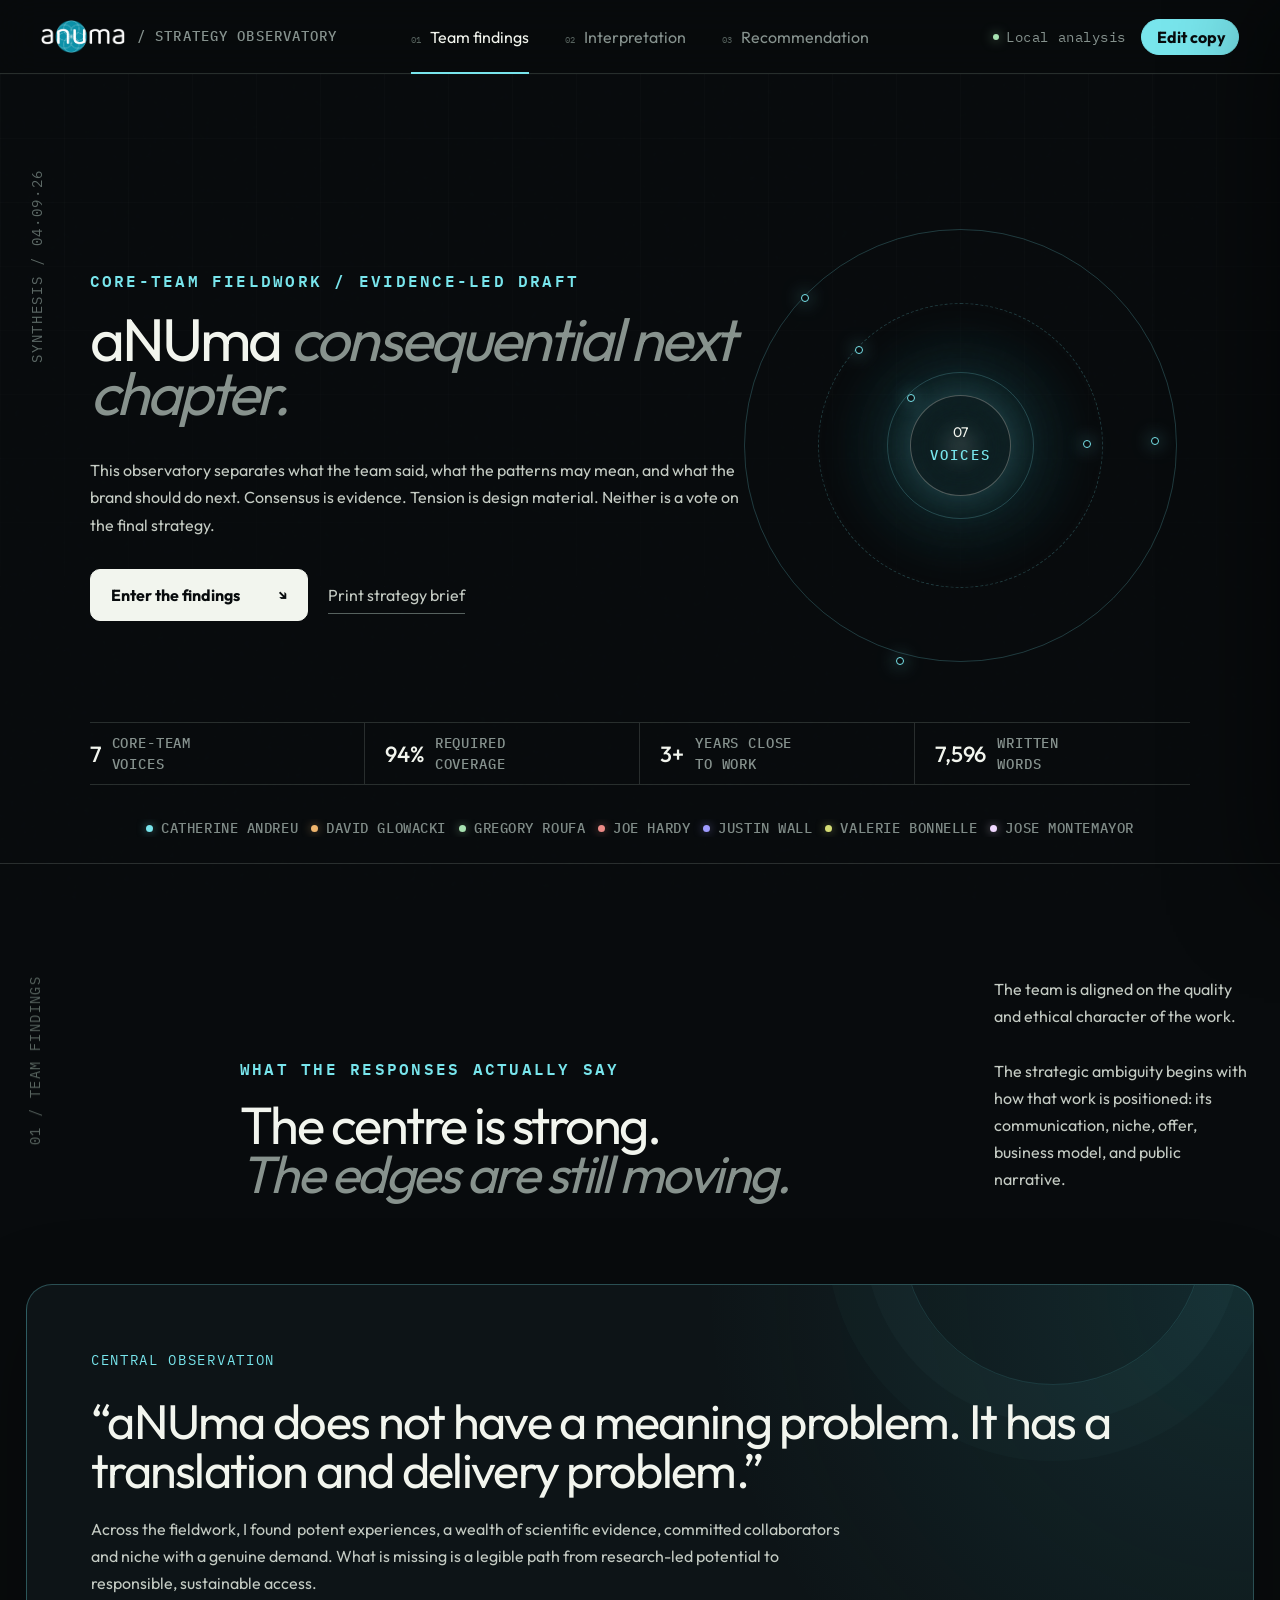
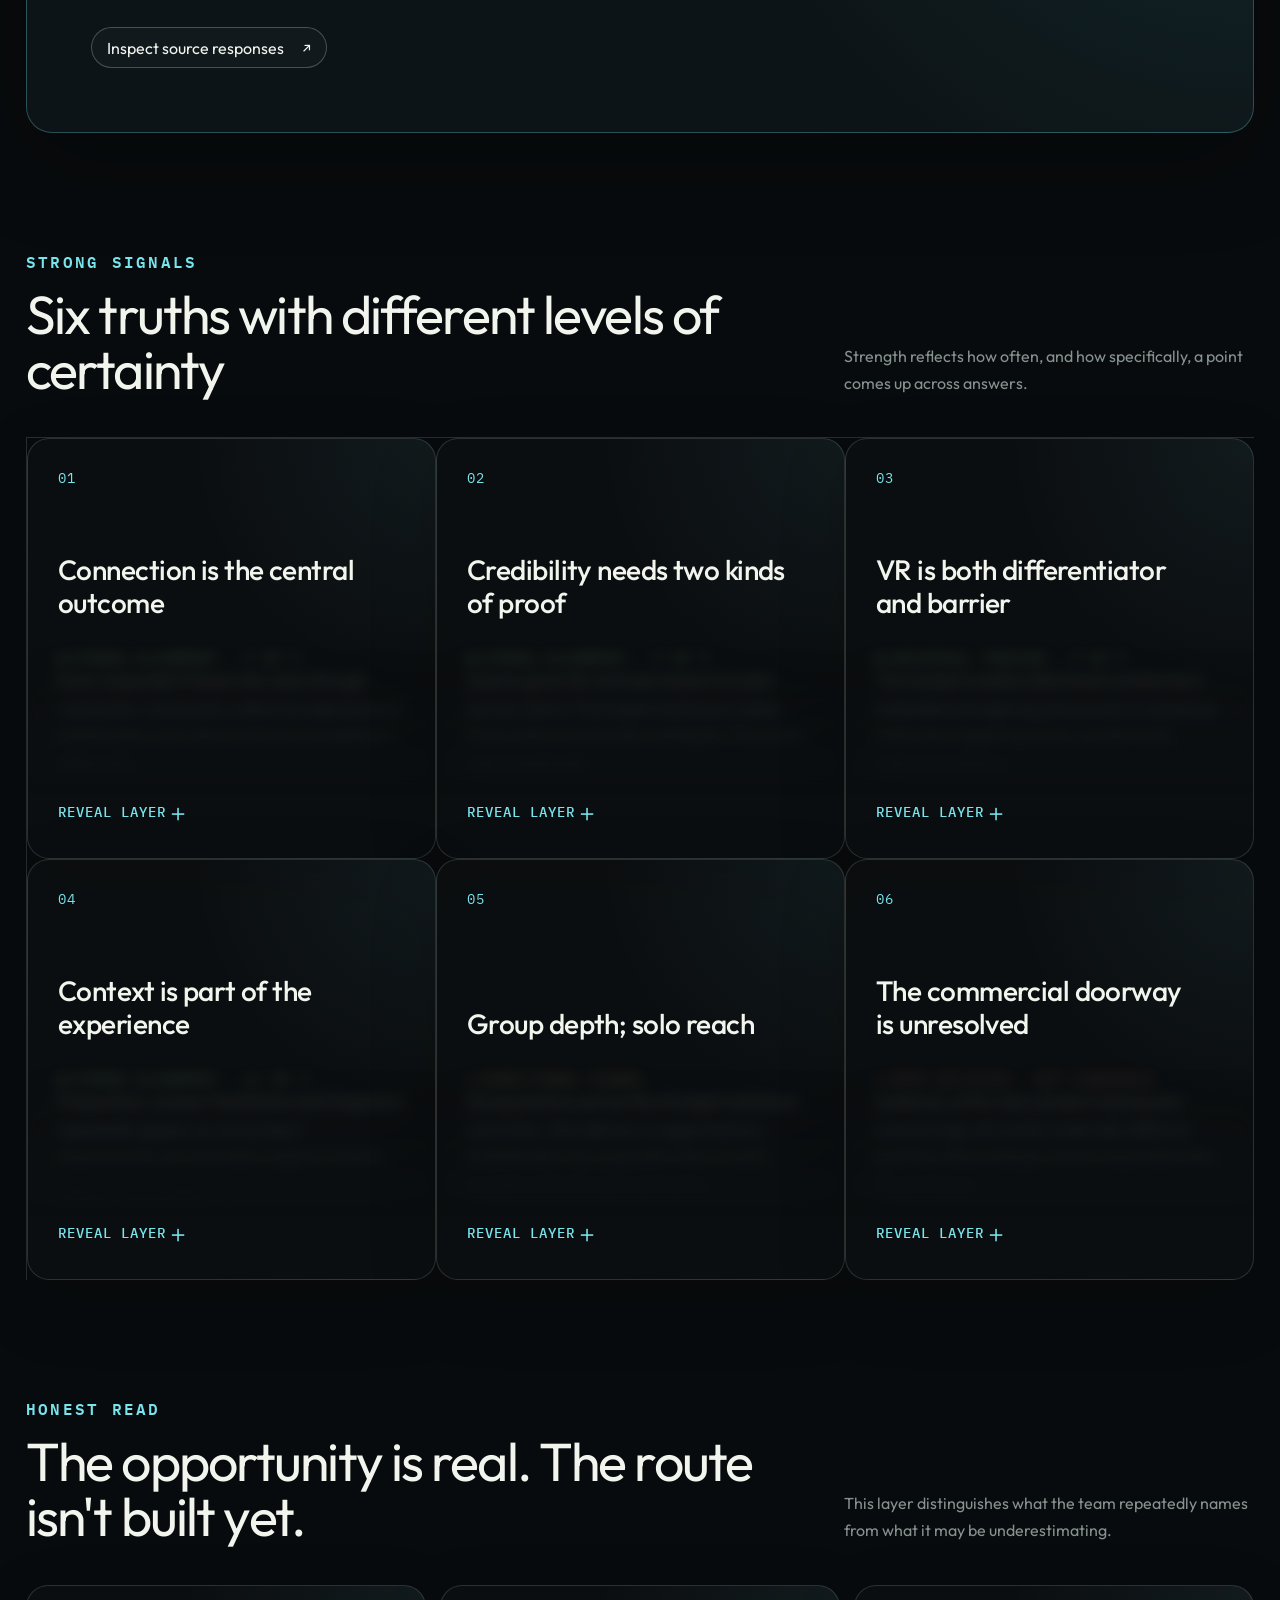
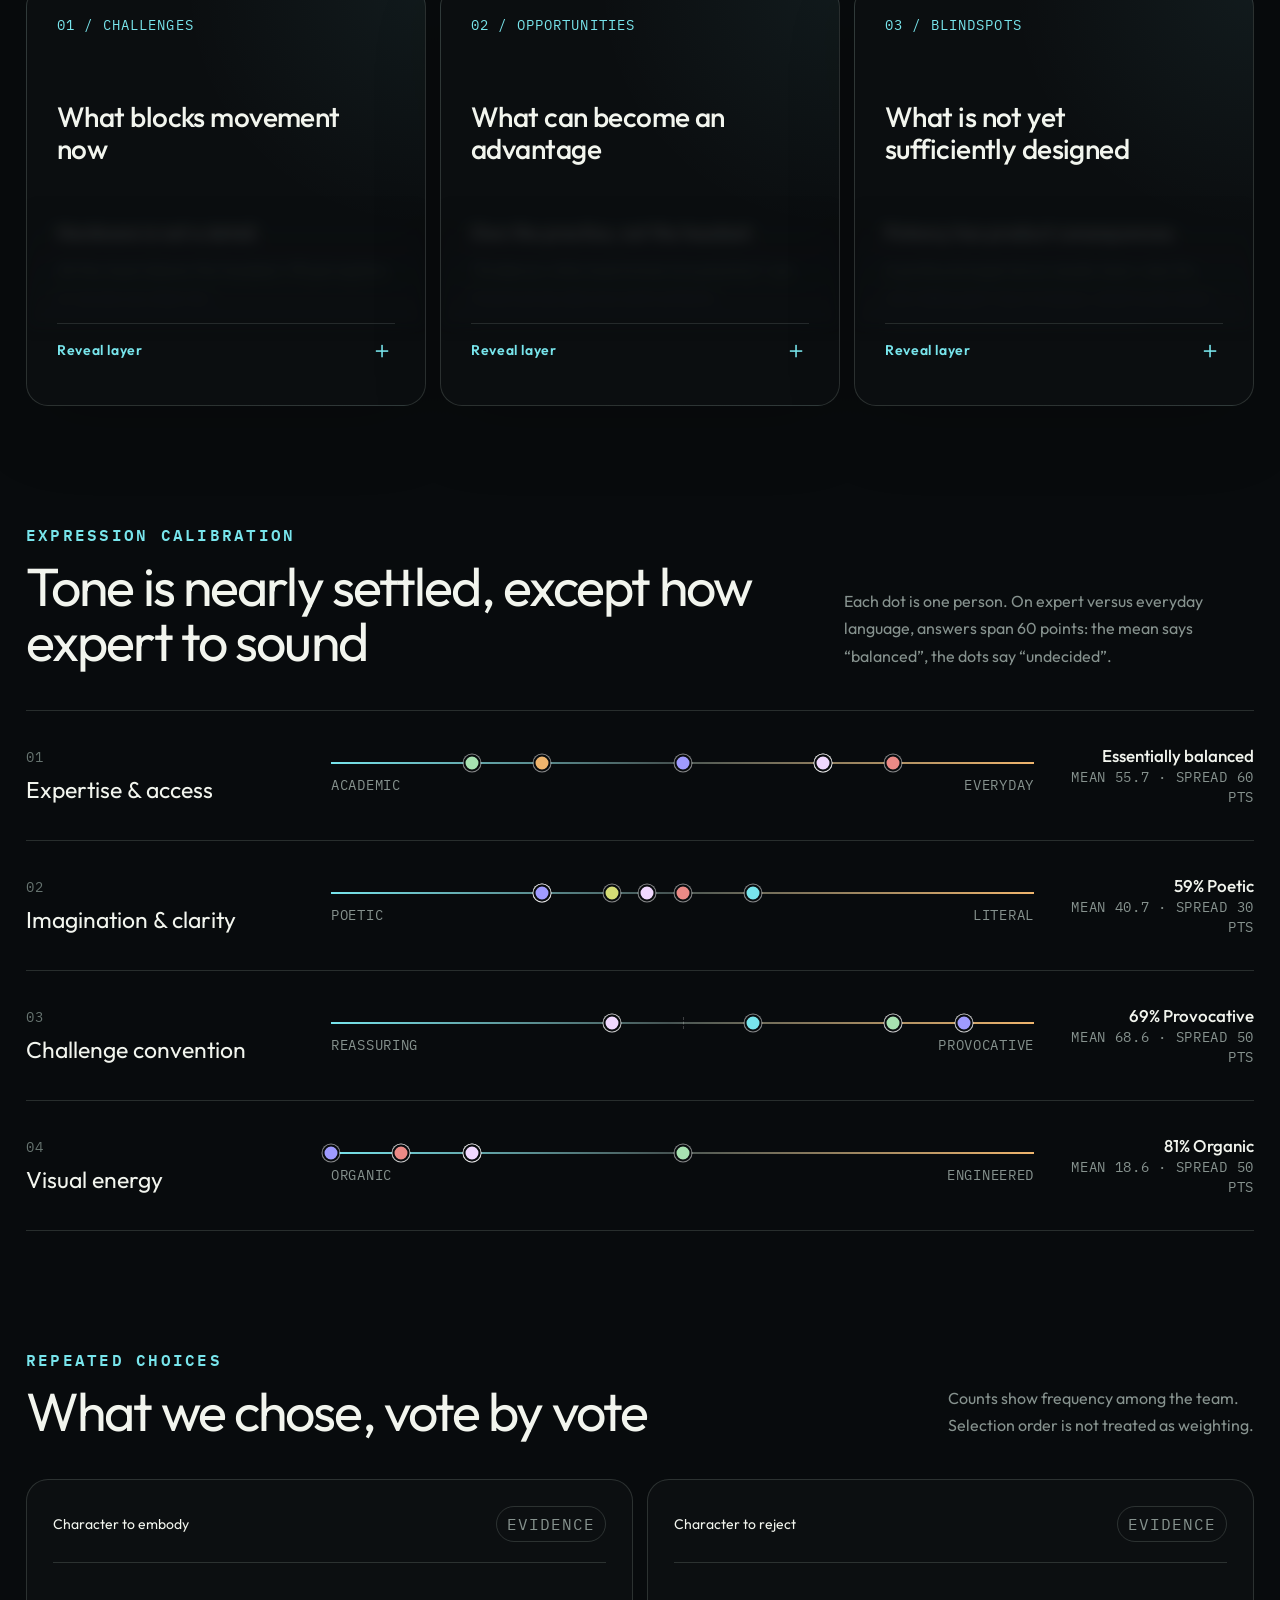
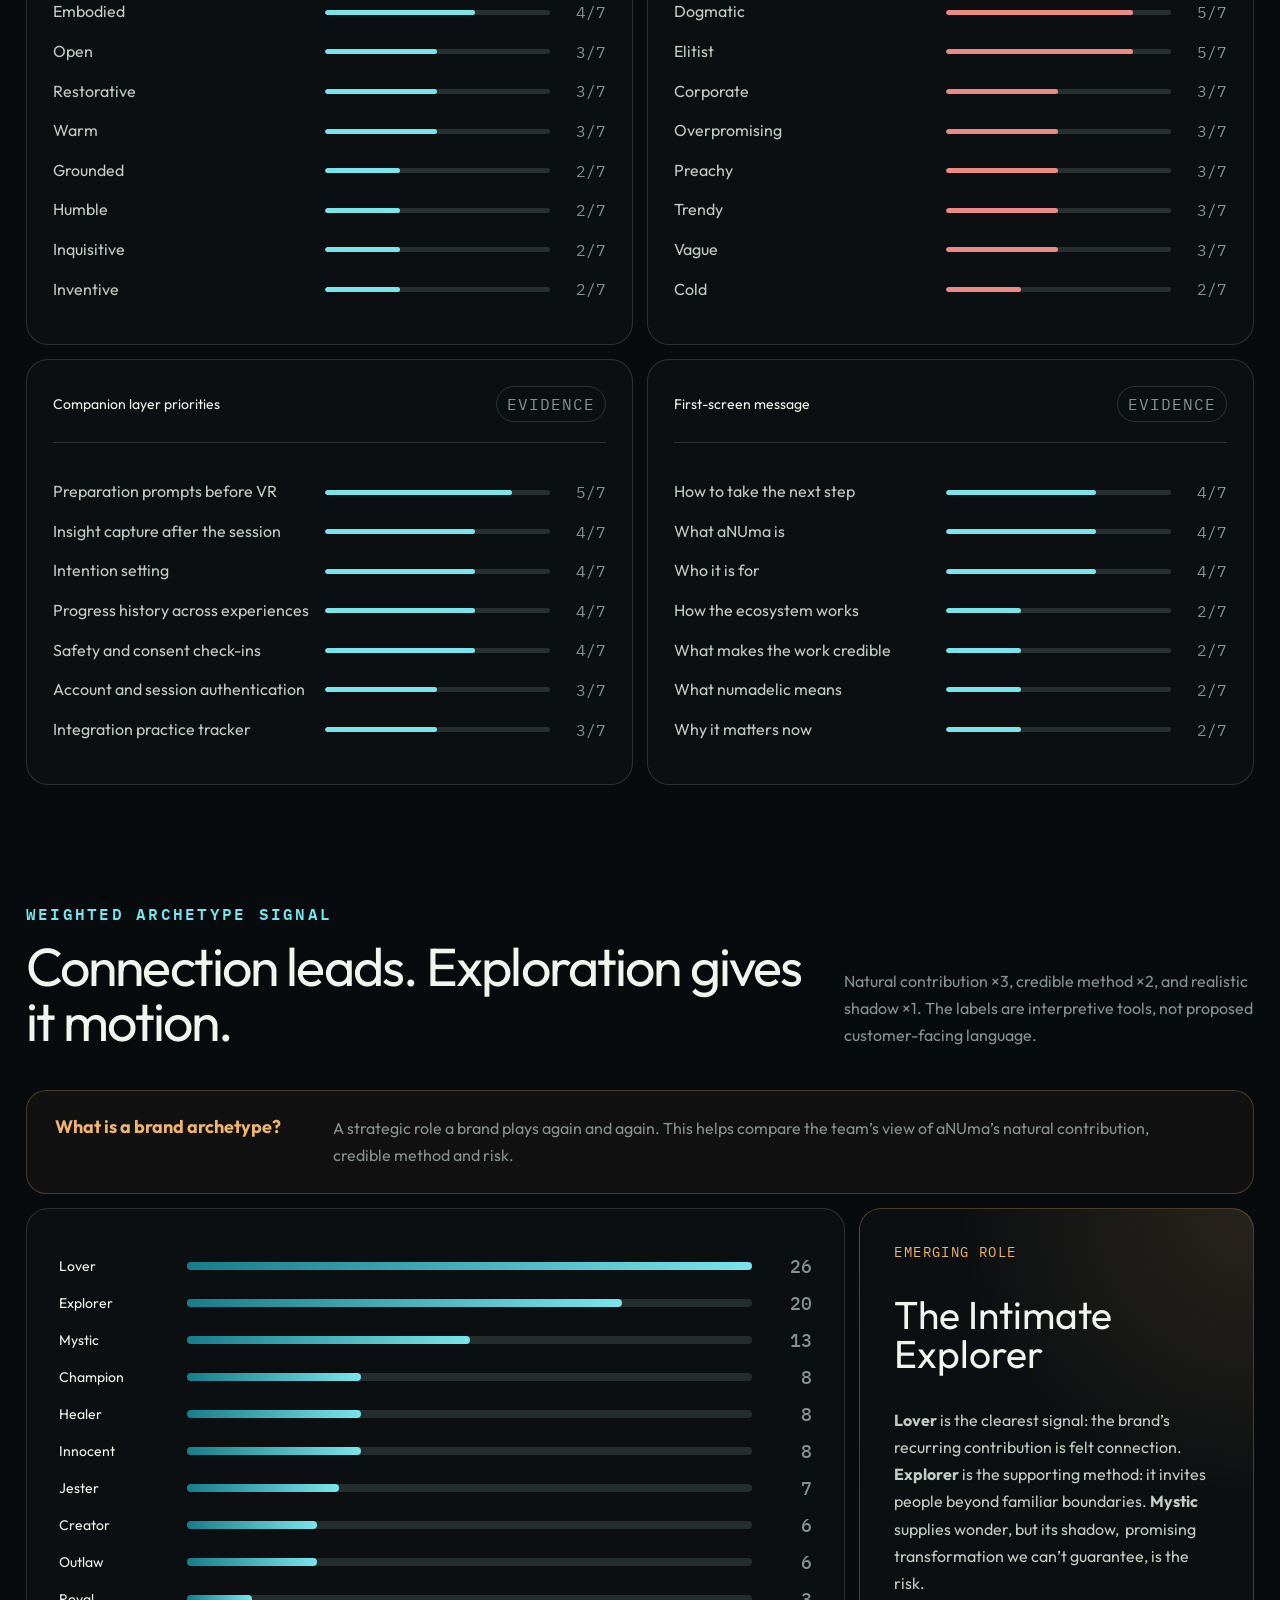
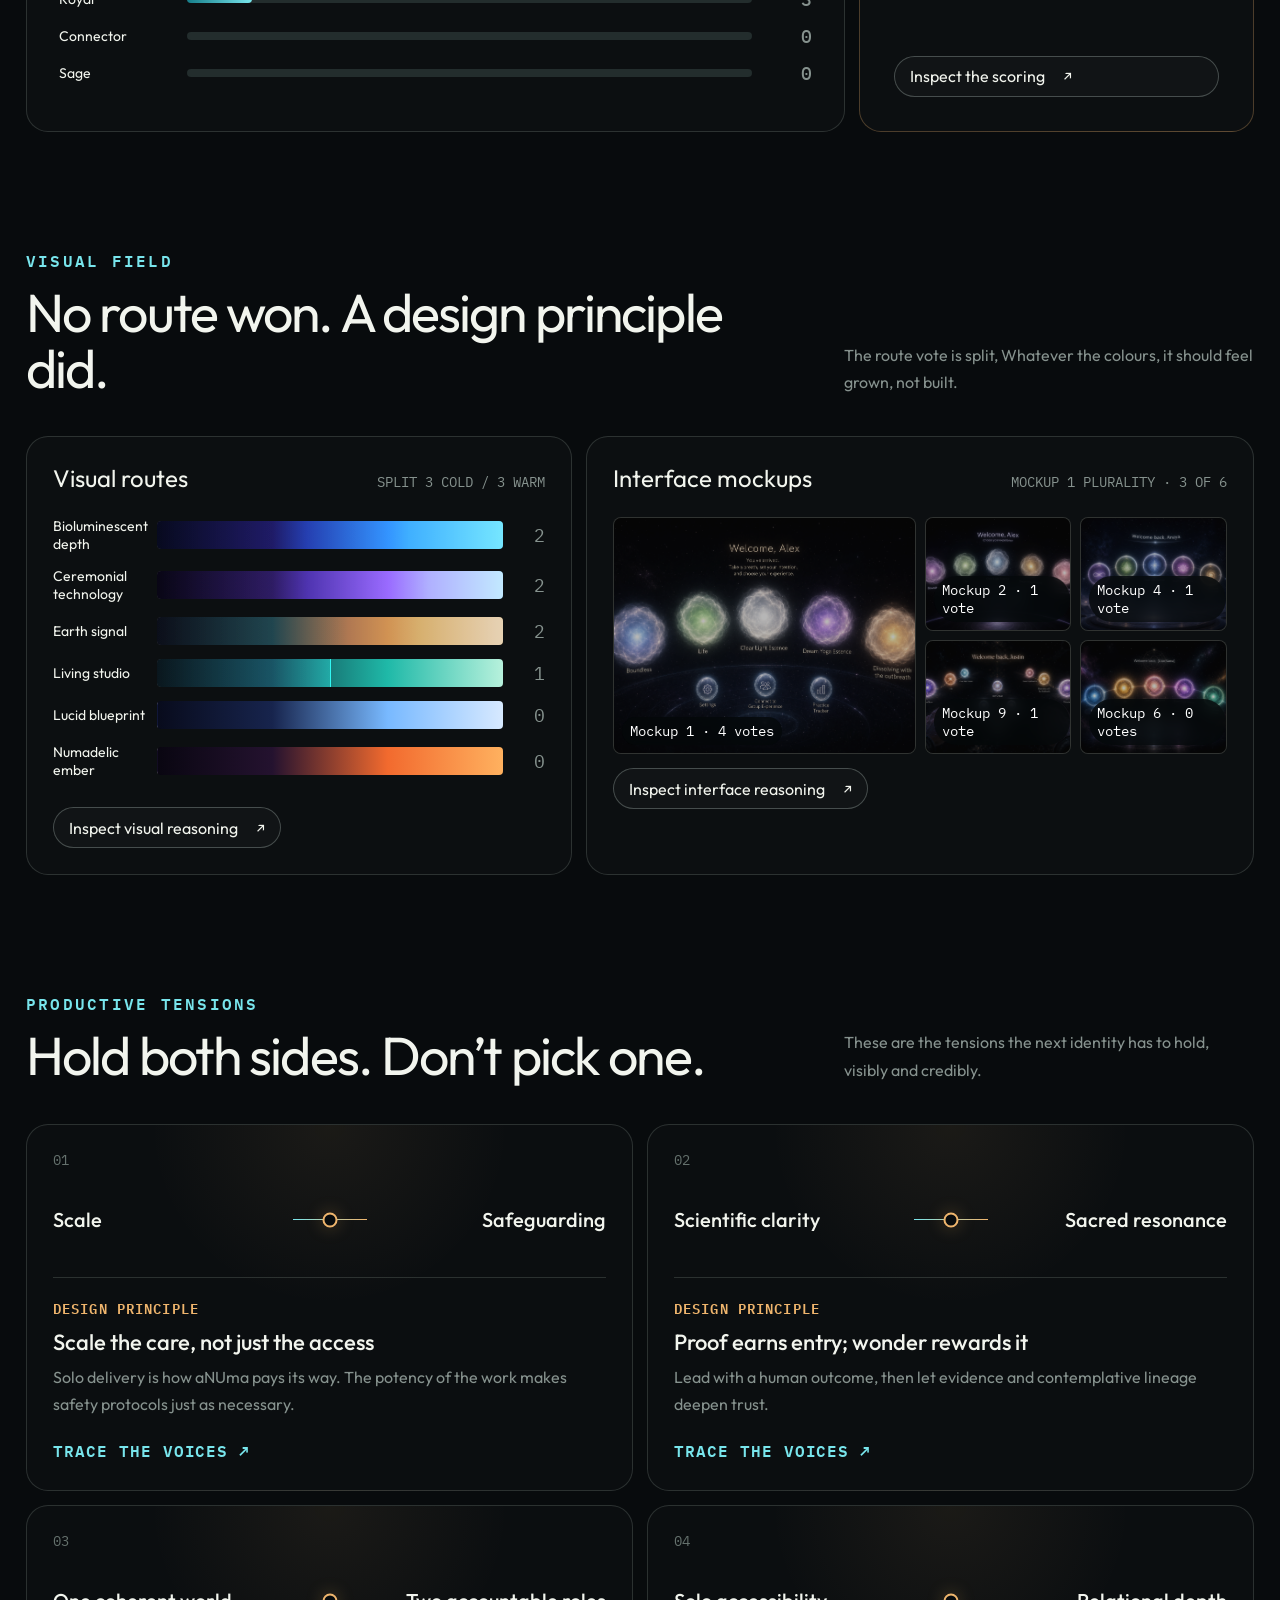
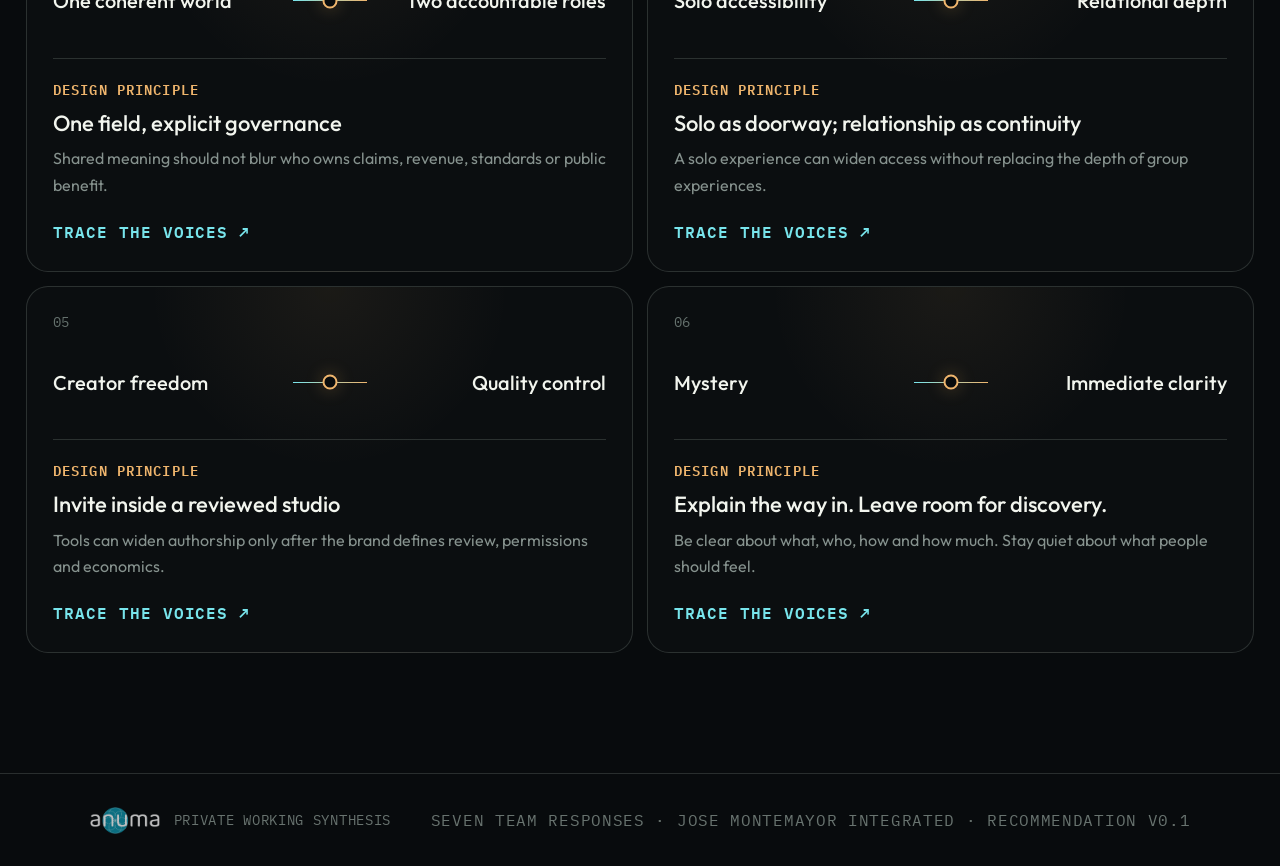
==== commit c14d7a1d: "Fix saved copy mapping cache and archetype overflow" ====
--- a/analysis.html
+++ b/analysis.html
@@ -9,7 +9,7 @@
   <link rel="preconnect" href="https://fonts.googleapis.com">
   <link rel="preconnect" href="https://fonts.gstatic.com" crossorigin>
   <link href="https://fonts.googleapis.com/css2?family=IBM+Plex+Mono:wght@400;500;600&family=Outfit:wght@300;400;500;600;700&display=swap" rel="stylesheet">
-  <link rel="stylesheet" href="analysis.css">
+  <link rel="stylesheet" href="analysis.css?v=20260922-3">
 </head>
 <body>
   <a class="skip-link" href="#analysisMain">Skip to analysis</a>
@@ -864,6 +864,6 @@
   <script src="market-research.js"></script>
   <script src="analysis-copy-snapshot.js"></script>
   <script src="strategist-response.js"></script>
-  <script src="analysis.js?v=20260922-2"></script>
+  <script src="analysis.js?v=20260922-3"></script>
 </body>
 </html>
--- a/analysis.css
+++ b/analysis.css
@@ -194,7 +194,7 @@
 .archetype-row { display: grid; grid-template-columns: 110px minmax(100px, 1fr) 42px; align-items: center; gap: 18px; margin: 14px 0; }
 .archetype-row span { font-size: 18px; }
 .archetype-row div { height: 8px; border-radius: 999px; background: #232d2d; }
-.archetype-row i { display: block; width: calc(var(--score) / 21 * 100%); height: 100%; border-radius: inherit; background: linear-gradient(90deg, var(--cyan-deep), var(--cyan)); }
+.archetype-row i { display: block; width: min(var(--score), 100%); height: 100%; border-radius: inherit; background: linear-gradient(90deg, var(--cyan-deep), var(--cyan)); }
 .archetype-row b { color: var(--muted); font: 500 10px var(--mono); text-align: right; }
 .archetype-read { display: flex; flex-direction: column; padding: 34px; border: 1px solid rgba(239, 181, 109, .28); border-radius: var(--radius); background: radial-gradient(circle at 100% 0, rgba(239,181,109,.12), transparent 45%), rgba(255,255,255,.018); }
 .archetype-read > span { color: var(--amber); font-size: 9px; letter-spacing: .1em; }
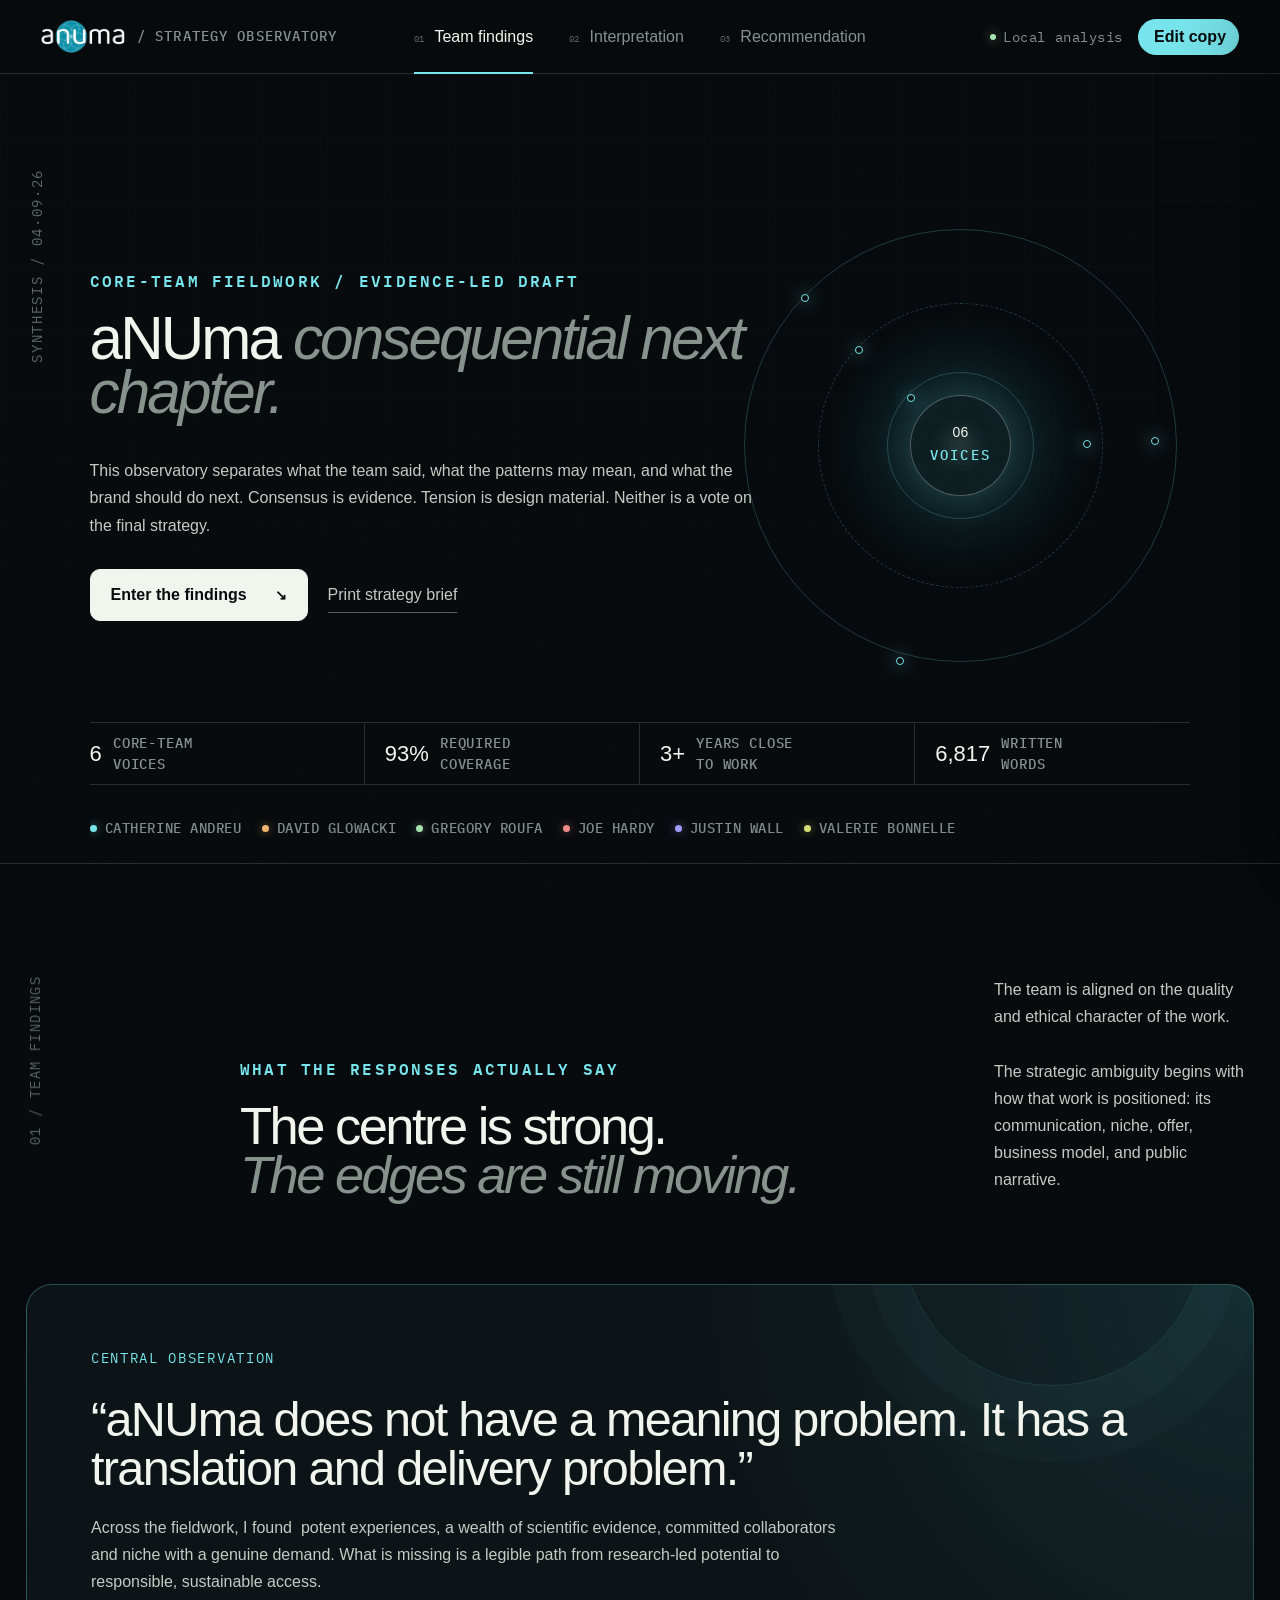
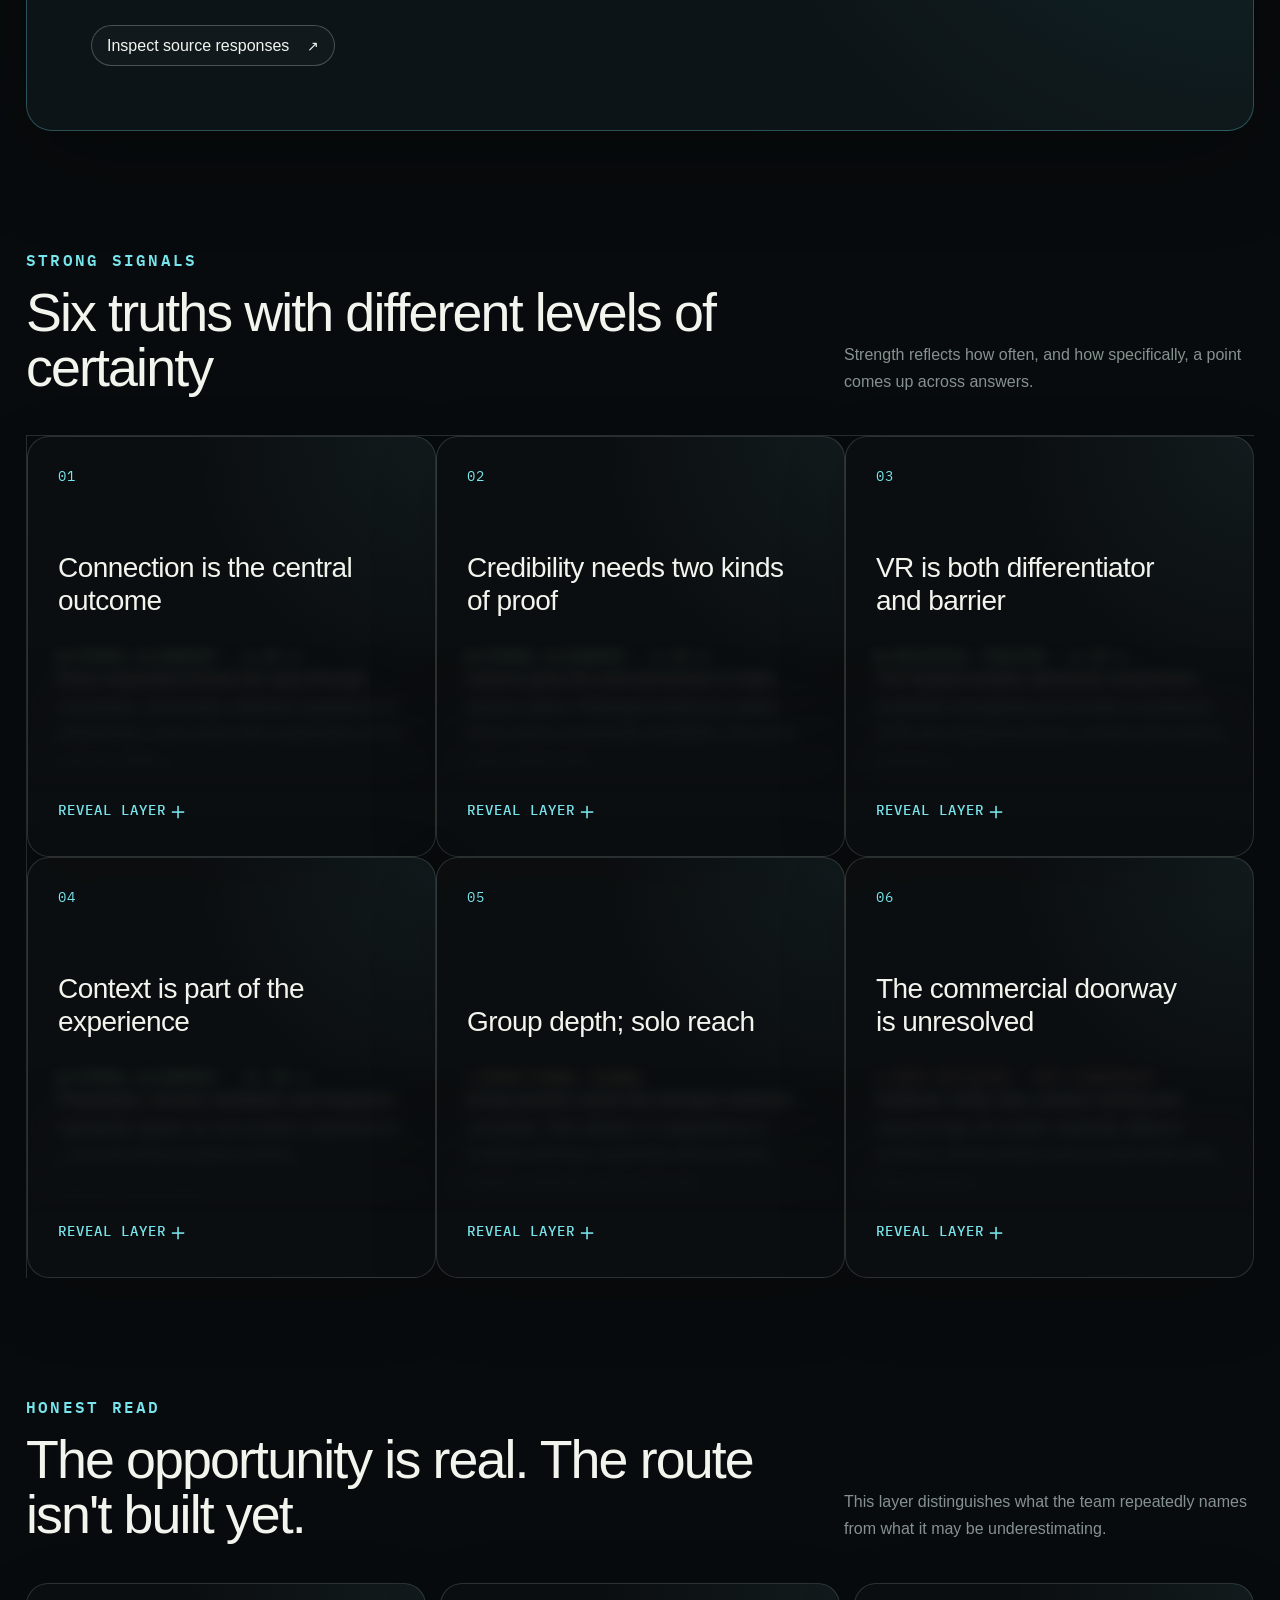
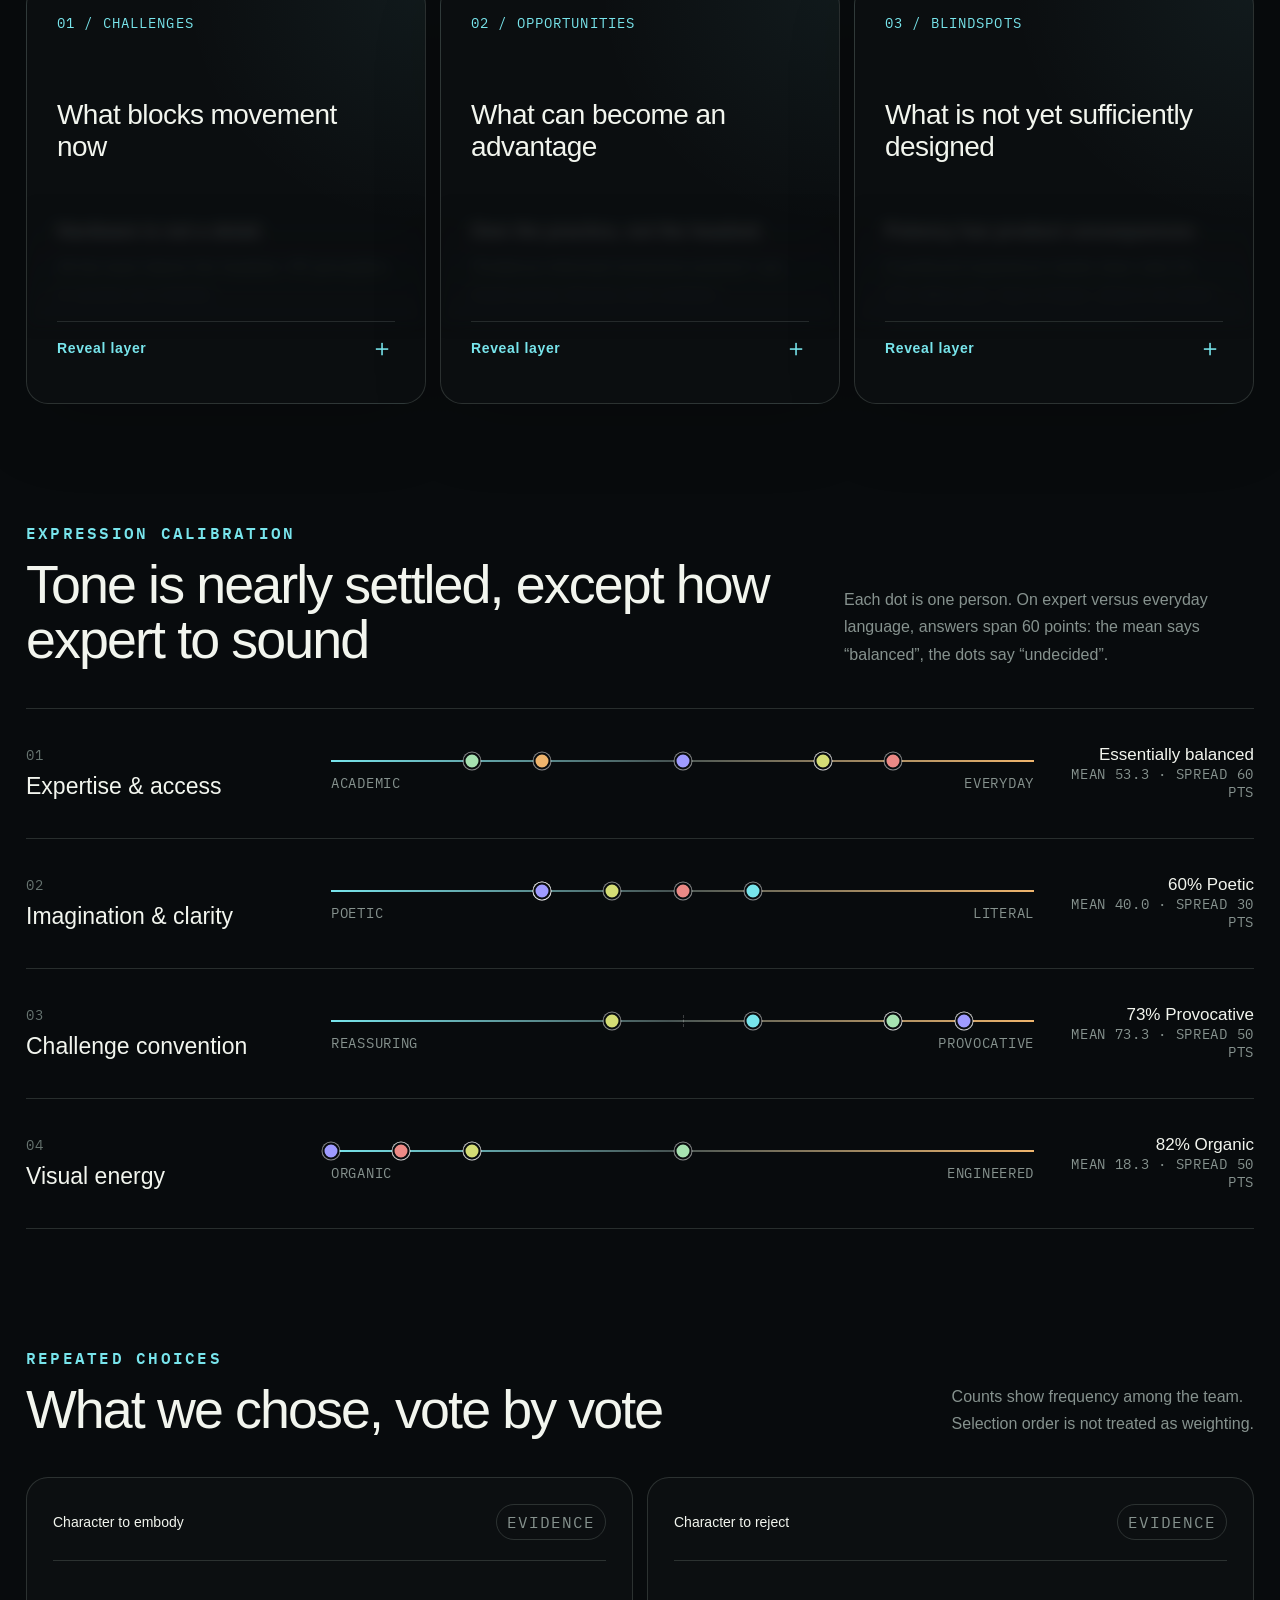
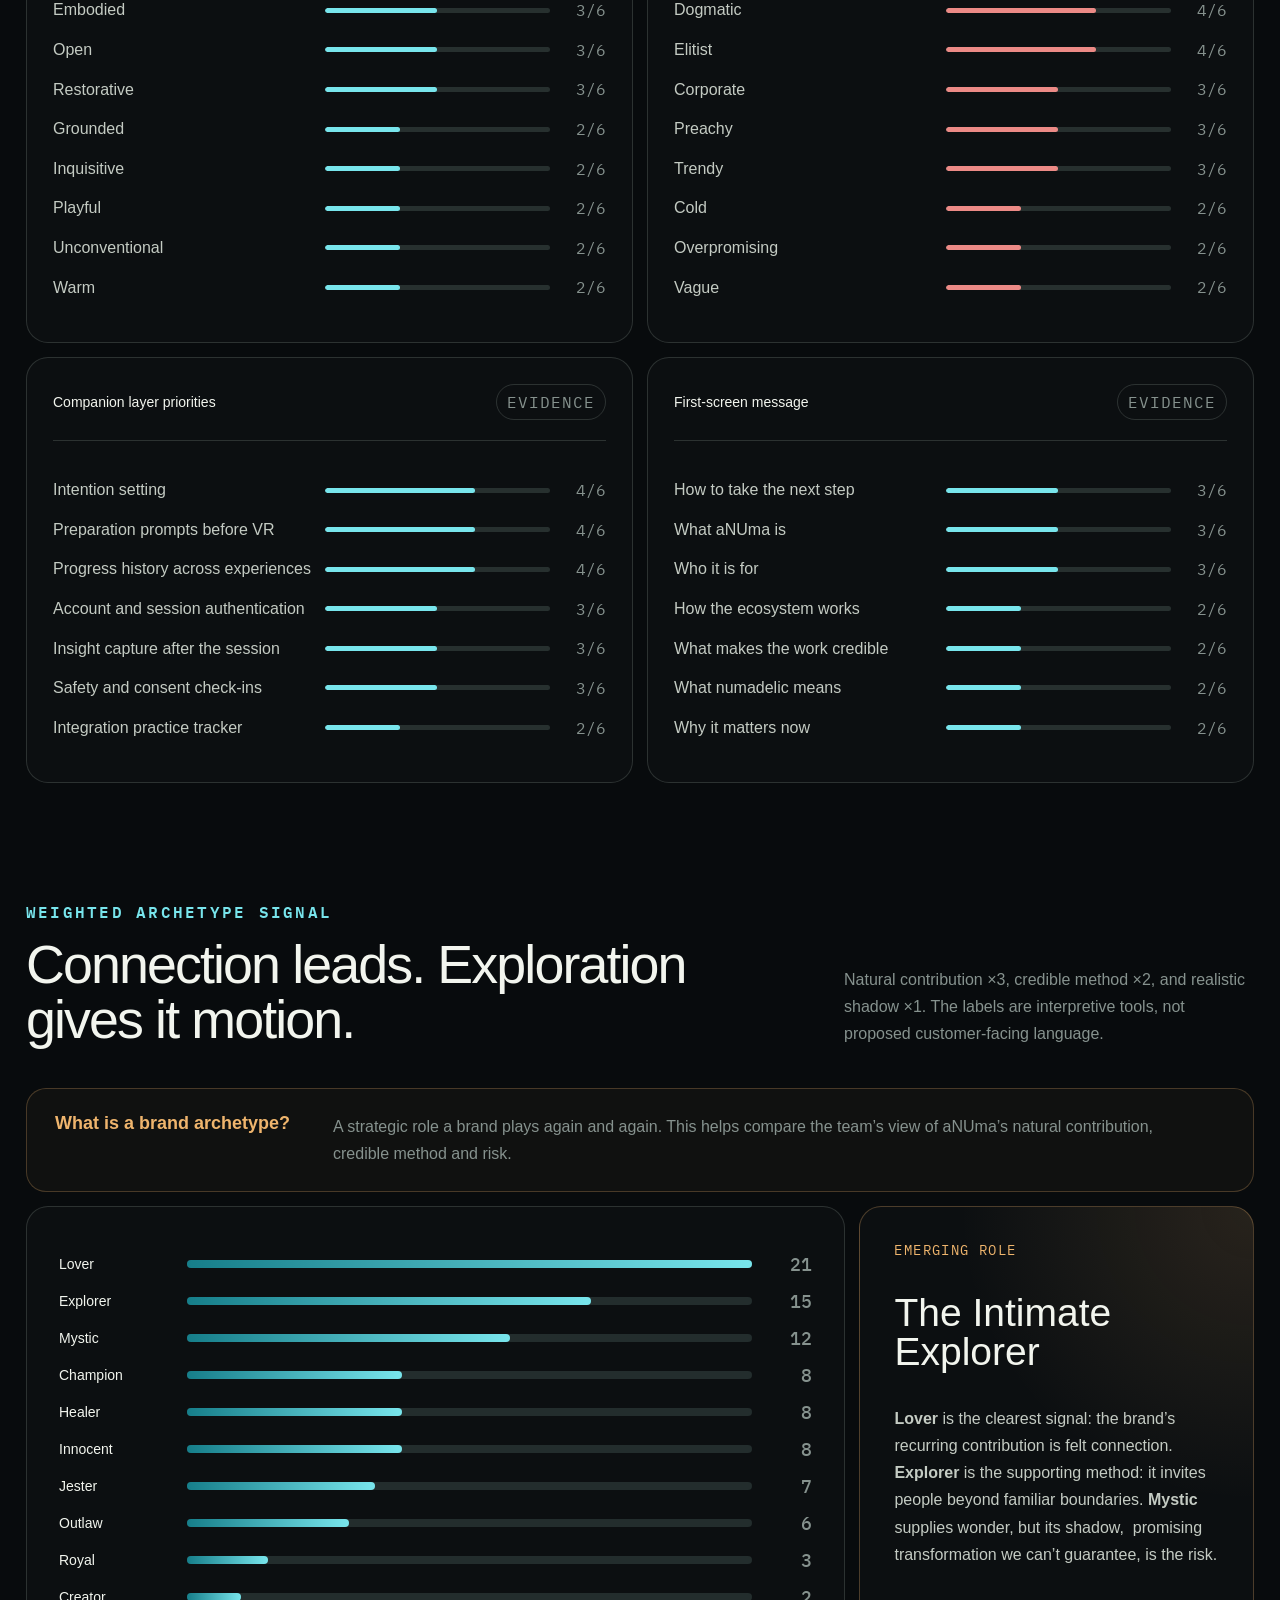
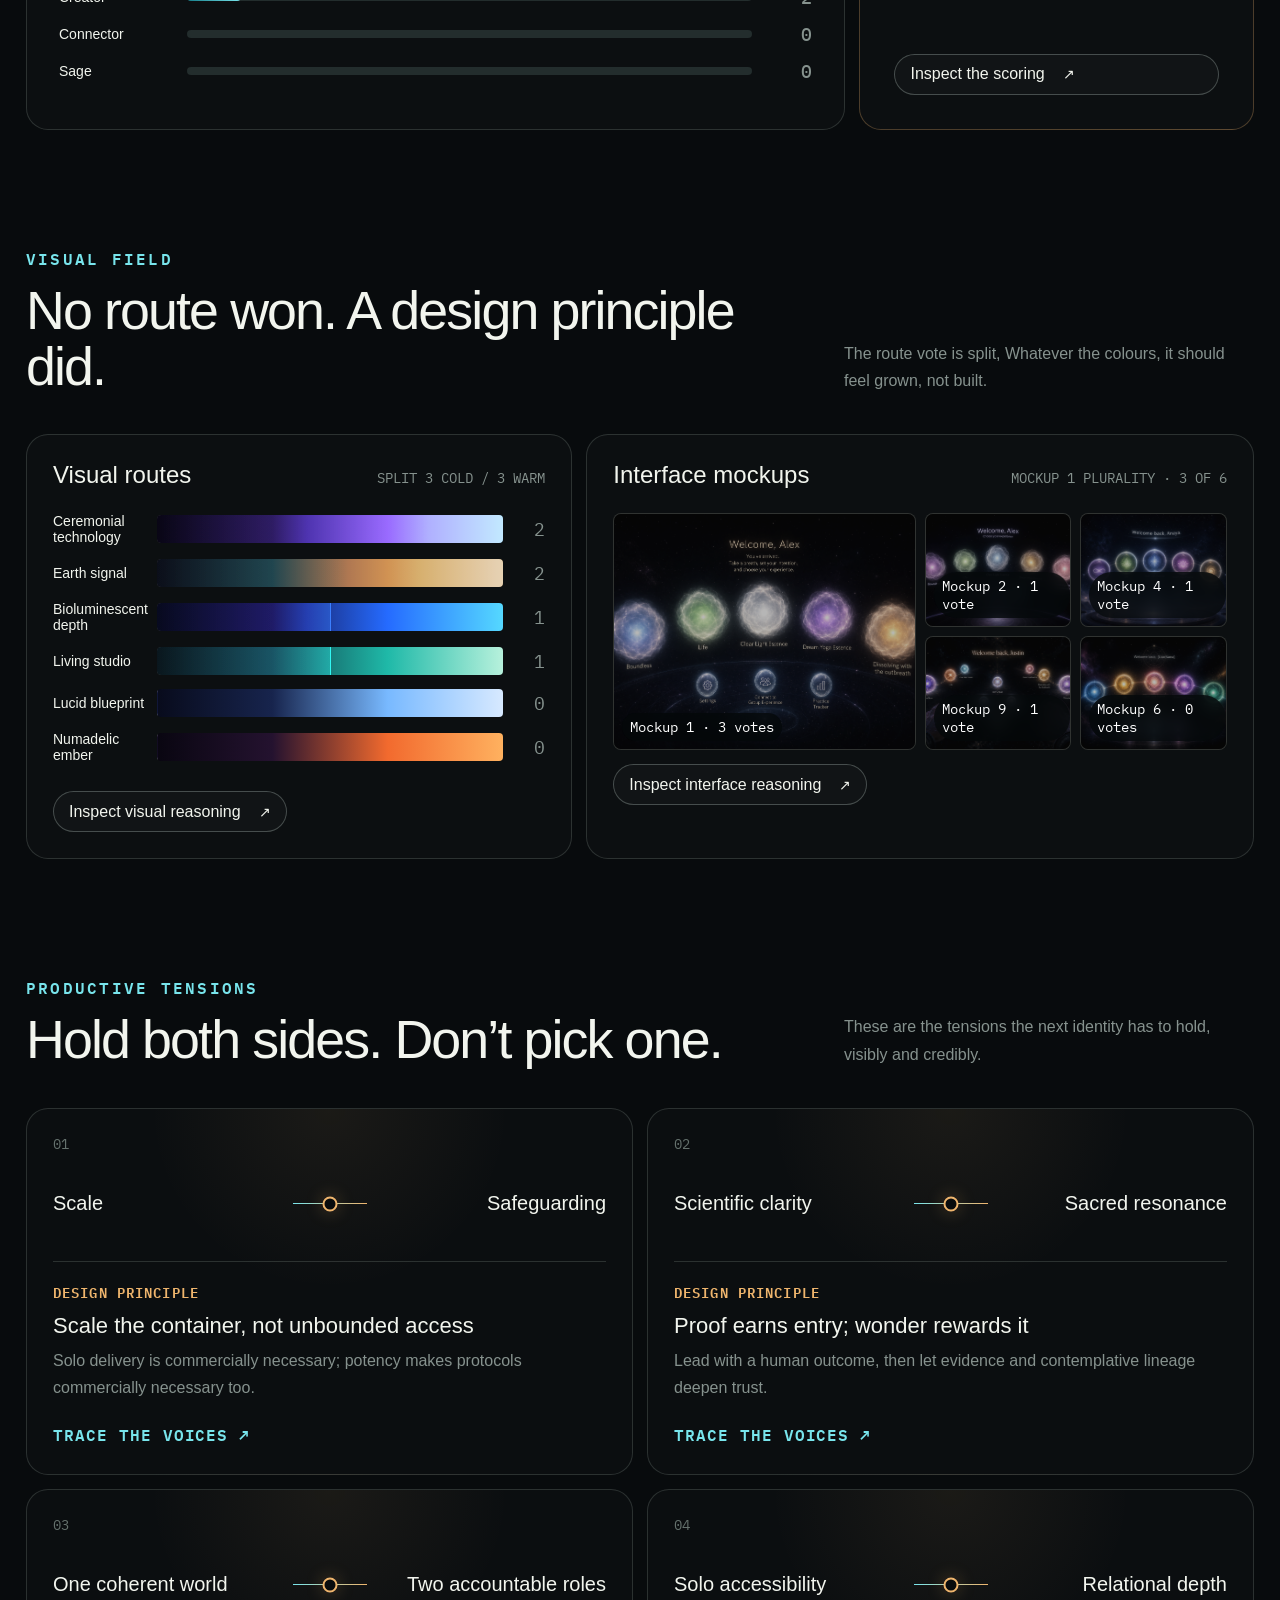
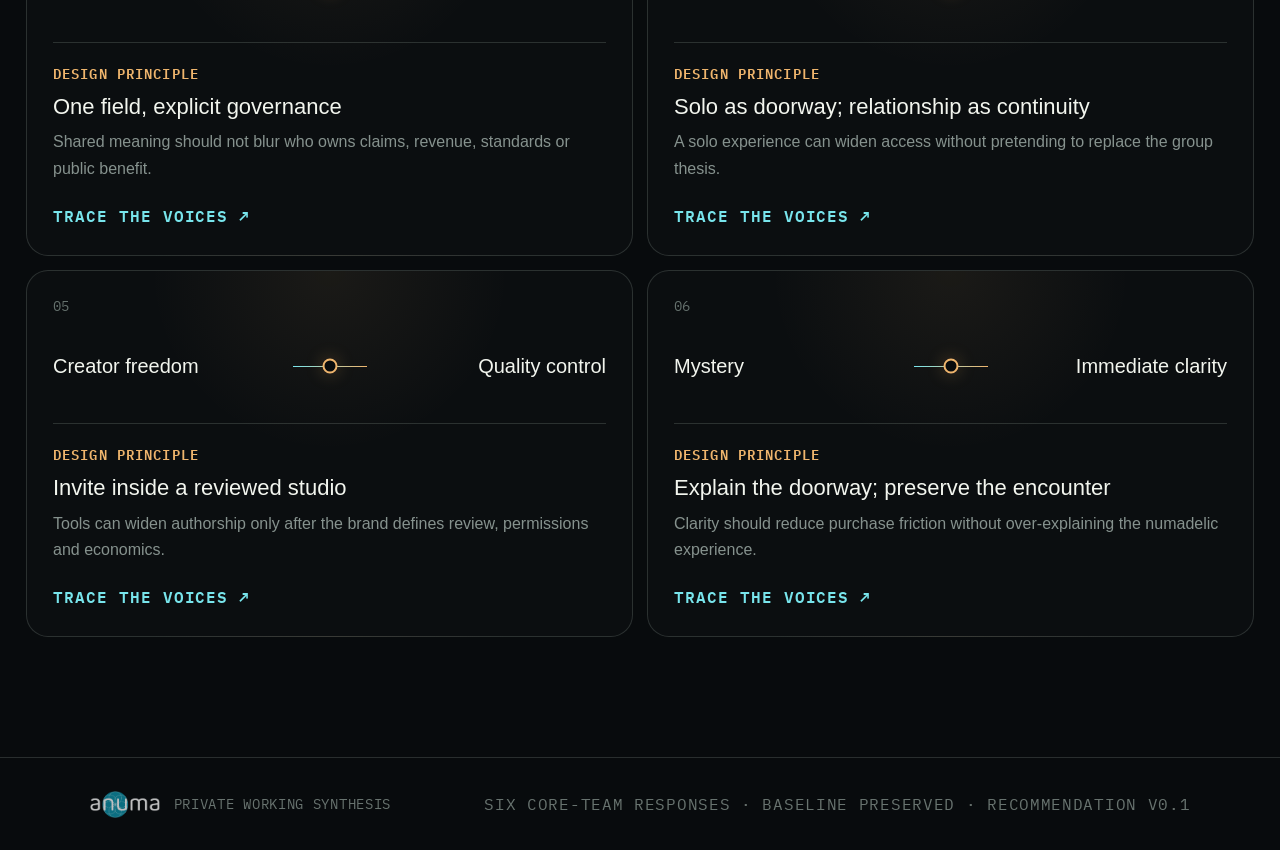
==== commit 009b8bdb: "Revert presentation to saved 2:05 PM version" ====
--- a/analysis.html
+++ b/analysis.html
@@ -1,17 +1,17 @@
-<!doctype html>
-<html lang="en">
-<head>
-  <meta charset="UTF-8">
+<!DOCTYPE html>
+<!-- saved from url=(0092)file:///C:/Users/JEMA/Documents/Anuma/Anuma%20Brand%20Discovery/analysis.html#recommendation -->
+<html lang="en"><head><meta http-equiv="Content-Type" content="text/html; charset=UTF-8">
+  
   <meta name="viewport" content="width=device-width, initial-scale=1.0">
   <meta name="theme-color" content="#080b0d">
   <meta name="description" content="Private synthesis of the aNUma core-team brand discovery fieldwork.">
   <title>aNUma / Strategy Observatory</title>
-  <link rel="preconnect" href="https://fonts.googleapis.com">
-  <link rel="preconnect" href="https://fonts.gstatic.com" crossorigin>
+  <link rel="preconnect" href="https://fonts.googleapis.com/">
+  <link rel="preconnect" href="https://fonts.gstatic.com/" crossorigin="">
   <link href="https://fonts.googleapis.com/css2?family=IBM+Plex+Mono:wght@400;500;600&family=Outfit:wght@300;400;500;600;700&display=swap" rel="stylesheet">
-  <link rel="stylesheet" href="analysis.css?v=20260922-3">
+  <link rel="stylesheet" href="analysis.css?v=restored-1405">
 </head>
-<body>
+<body class="">
   <a class="skip-link" href="#analysisMain">Skip to analysis</a>
   <div class="ambient ambient--one" aria-hidden="true"></div>
   <div class="ambient ambient--two" aria-hidden="true"></div>
@@ -24,9 +24,9 @@
     </a>
 
     <nav class="phase-nav" aria-label="Analysis layers">
-      <button class="phase-link active" type="button" data-phase-target="findings"><i>01</i> Team findings</button>
-      <button class="phase-link" type="button" data-phase-target="interpretation"><i>02</i> Interpretation</button>
-      <button class="phase-link" type="button" data-phase-target="recommendation"><i>03</i> Recommendation</button>
+      <button class="phase-link" type="button" data-phase-target="findings" aria-current="false"><i>01</i> Team findings</button>
+      <button class="phase-link" type="button" data-phase-target="interpretation" aria-current="false"><i>02</i> Interpretation</button>
+      <button class="phase-link active" type="button" data-phase-target="recommendation" aria-current="page"><i>03</i> Recommendation</button>
     </nav>
 
     <div class="masthead-actions">
@@ -39,9 +39,9 @@
     <section class="analysis-hero" aria-labelledby="analysisTitle">
       <div class="hero-index mono">SYNTHESIS / 04·09·26</div>
       <div class="hero-copy">
-        <p class="kicker">Core-team fieldwork / evidence-led draft</p>
-        <h1 id="analysisTitle">Seven perspectives.<br><em>One consequential next chapter.</em></h1>
-        <p class="hero-intro">This observatory separates what the team said, what the patterns may mean, and what the brand should do next. Consensus is evidence. Tension is design material. Neither is a vote on the final strategy.</p>
+        <p class="kicker" data-edit-key="copy-000" contenteditable="false">Core-team fieldwork / evidence-led draft</p>
+        <h1 id="analysisTitle" data-edit-key="copy-001" contenteditable="false">aNUma<em>&nbsp;consequential next chapter.</em></h1>
+        <p class="hero-intro" data-edit-key="copy-002" contenteditable="false">This observatory separates what the team said, what the patterns may mean, and what the brand should do next. Consensus is evidence. Tension is design material. Neither is a vote on the final strategy.</p>
         <div class="hero-actions">
           <button class="primary-action" type="button" data-phase-target="findings">Enter the findings <span>↘</span></button>
           <button class="quiet-action" id="printButton" type="button">Print strategy brief</button>
@@ -52,11 +52,43 @@
         <div class="orbit orbit--outer"><i></i><i></i><i></i></div>
         <div class="orbit orbit--mid"><i></i><i></i></div>
         <div class="orbit orbit--inner"><i></i></div>
-        <div class="orbit-core"><span>07</span><small>voices</small></div>
-      </div>
-
-      <div class="hero-ledger" id="heroLedger" aria-label="Dataset summary"></div>
-      <div class="respondent-ribbon" id="respondentRibbon" aria-label="Team respondents"></div>
+        <div class="orbit-core"><span>06</span><small data-edit-key="copy-003" contenteditable="false">voices</small></div>
+      </div>
+
+      <div class="hero-ledger" id="heroLedger" aria-label="Dataset summary">
+      <div class="ledger-item"><strong>6</strong><span>core-team voices</span></div>
+    
+      <div class="ledger-item"><strong>93%</strong><span>required coverage</span></div>
+    
+      <div class="ledger-item"><strong>3+</strong><span>years close to work</span></div>
+    
+      <div class="ledger-item"><strong>6,817</strong><span>written words</span></div>
+    </div>
+      <div class="respondent-ribbon" id="respondentRibbon" aria-label="Core team respondents">
+      <span class="respondent-chip" style="--dot:#78e5ec">
+        <i></i>Catherine Andreu
+      </span>
+    
+      <span class="respondent-chip" style="--dot:#efb56d">
+        <i></i>David Glowacki
+      </span>
+    
+      <span class="respondent-chip" style="--dot:#a7e2b1">
+        <i></i>Gregory Roufa
+      </span>
+    
+      <span class="respondent-chip" style="--dot:#ec8a86">
+        <i></i>Joe Hardy
+      </span>
+    
+      <span class="respondent-chip" style="--dot:#9f9bff">
+        <i></i>Justin Wall
+      </span>
+    
+      <span class="respondent-chip" style="--dot:#d5dd75">
+        <i></i>Valerie Bonnelle
+      </span>
+    </div>
     </section>
 
     <div class="strategist-banner hidden" id="strategistBanner">
@@ -71,109 +103,496 @@
       </div>
     </div>
 
-    <section class="phase-panel active" id="findings" data-phase="findings" aria-labelledby="findingsTitle">
+    <section class="phase-panel" id="findings" data-phase="findings" aria-labelledby="findingsTitle">
       <div class="section-shell">
         <header class="section-intro">
           <div class="section-number mono">01 / TEAM FINDINGS</div>
           <div>
-            <p class="kicker">What the responses actually say</p>
-            <h2 id="findingsTitle">The centre is strong.<br><em>The edges are still moving.</em></h2>
-          </div>
-          <p>The team is unusually aligned on the quality and ethical character of the work. The strategic ambiguity begins when that value must become a clear audience, offer, business model, and public story.</p>
+            <p class="kicker" data-edit-key="copy-004" contenteditable="false">What the responses actually say</p>
+            <h2 id="findingsTitle" data-edit-key="copy-005" contenteditable="false">The centre is strong.<br><em>The edges are still moving.</em></h2>
+          </div>
+          <p data-edit-key="copy-006" contenteditable="false">The team is aligned on the quality and ethical character of the work.<br><br>The strategic ambiguity begins with how that work is positioned: its communication, niche, offer, business model, and public narrative.</p>
         </header>
 
         <article class="thesis-card">
           <span class="thesis-card__label mono">CENTRAL OBSERVATION</span>
-          <blockquote>“aNUma does not have a meaning problem. It has a translation and delivery problem.”</blockquote>
-          <p>Across the fieldwork, respondents describe potent experiences, scientific evidence, committed collaborators and genuine demand. What is missing is a legible path from research-led potential to responsible, sustainable access.</p>
-          <button class="evidence-button" type="button" data-evidence-title="Why the brand must change now" data-evidence-fields="whyNow,belief,impact">Inspect source responses <span>↗</span></button>
+          <blockquote data-edit-key="copy-007" contenteditable="false">“aNUma does not have a meaning problem. It has a translation and delivery problem.”</blockquote>
+          <p data-edit-key="copy-008" contenteditable="false">Across the fieldwork, I found&nbsp; potent experiences, a wealth of scientific evidence, committed collaborators and niche with a genuine demand. What is missing is a legible path from research-led potential to responsible, sustainable access.</p>
+          <button class="evidence-button" type="button" data-evidence-title="Why the brand must change now" data-evidence-fields="whyNow,belief,impact" data-evidence-bound="true">Inspect source responses <span>↗</span></button>
         </article>
 
         <section class="content-section" aria-labelledby="signalsTitle">
           <div class="content-heading">
             <div>
-              <p class="kicker">Signal register</p>
-              <h3 id="signalsTitle">Six truths with different levels of certainty</h3>
-            </div>
-            <p>Strength reflects repetition and specificity across answers—not sentiment analysis or an automated confidence score.</p>
-          </div>
-          <div class="signal-grid" id="findingSignals"></div>
+              <p class="kicker" data-edit-key="copy-009" contenteditable="false">Strong SignaLs</p>
+              <h3 id="signalsTitle" data-edit-key="copy-010" contenteditable="false">Six truths with different levels of certainty</h3>
+            </div>
+            <p data-edit-key="copy-011" contenteditable="false">Strength reflects how often, and how specifically, a point comes up across answers.</p>
+          </div>
+          <div class="signal-grid" id="findingSignals">
+      <article class="signal-card reveal-card" data-reveal-enhanced="true">
+        <div class="reveal-card__head">
+          <span>01</span>
+          <h4 data-edit-key="copy-012" contenteditable="false">Connection is the central outcome</h4>
+        </div>
+        <div class="reveal-card__body" aria-hidden="true">
+        <div class="signal-card__head">
+          
+          <span class="confidence confidence--high"><i></i>Strong alignment · 6 of 6</span>
+        </div>
+        
+        <p data-edit-key="copy-013" contenteditable="false">Every respondent frames the value through connection, community, collective experience or relationship, even when each person explains it differently.</p>
+        <button type="button" data-evidence-title="Connection is the central outcome" data-evidence-fields="belief,futureLoss,want,problemExternal,success,different" data-evidence-bound="true">Trace evidence ↗</button>
+      </div>
+        <button class="reveal-card__toggle" type="button" aria-expanded="false"><span>Reveal layer</span><i aria-hidden="true">＋</i></button>
+      </article>
+    
+      <article class="signal-card reveal-card" data-reveal-enhanced="true">
+        <div class="reveal-card__head">
+          <span>02</span>
+          <h4 data-edit-key="copy-014" contenteditable="false">Credibility needs two kinds of proof</h4>
+        </div>
+        <div class="reveal-card__body" aria-hidden="true">
+        <div class="signal-card__head">
+          
+          <span class="confidence confidence--high"><i></i>Strong alignment · 6 of 6</span>
+        </div>
+        
+        <p data-edit-key="copy-015" contenteditable="false">Science gives the work permission to make serious claims. Participant testimony makes those claims emotionally intelligible. The proof stack needs both.</p>
+        <button type="button" data-evidence-title="Credibility needs two kinds of proof" data-evidence-fields="nonnegotiable,authority,proud,proofPoints,claim" data-evidence-bound="true">Trace evidence ↗</button>
+      </div>
+        <button class="reveal-card__toggle" type="button" aria-expanded="false"><span>Reveal layer</span><i aria-hidden="true">＋</i></button>
+      </article>
+    
+      <article class="signal-card reveal-card" data-reveal-enhanced="true">
+        <div class="reveal-card__head">
+          <span>03</span>
+          <h4 data-edit-key="copy-016" contenteditable="false">VR is both differentiator and barrier</h4>
+        </div>
+        <div class="reveal-card__body" aria-hidden="true">
+        <div class="signal-card__head">
+          
+          <span class="confidence confidence--high"><i></i>Universal tension · 6 of 6</span>
+        </div>
+        
+        <p data-edit-key="copy-017" contenteditable="false">The headset enables attentional containment, embodied reimagining and remote co-presence, while also triggering access, comfort and cultural resistance.</p>
+        <button type="button" data-evidence-title="VR is both differentiator and barrier" data-evidence-fields="barrier,currentPerception,medium" data-evidence-bound="true">Trace evidence ↗</button>
+      </div>
+        <button class="reveal-card__toggle" type="button" aria-expanded="false"><span>Reveal layer</span><i aria-hidden="true">＋</i></button>
+      </article>
+    
+      <article class="signal-card reveal-card" data-reveal-enhanced="true">
+        <div class="reveal-card__head">
+          <span>04</span>
+          <h4 data-edit-key="copy-018" contenteditable="false">Context is part of the experience</h4>
+        </div>
+        <div class="reveal-card__body" aria-hidden="true">
+        <div class="signal-card__head">
+          
+          <span class="confidence confidence--high"><i></i>Strong alignment · 5+ of 6</span>
+        </div>
+        
+        <p data-edit-key="copy-019" contenteditable="false">Preparation, consent, facilitation and integration repeatedly appear as core product requirements, not secondary support content.</p>
+        <button type="button" data-evidence-title="Context is part of the experience" data-evidence-fields="soloPathway,companionRole,companionFunctions,claim" data-evidence-bound="true">Trace evidence ↗</button>
+      </div>
+        <button class="reveal-card__toggle" type="button" aria-expanded="false"><span>Reveal layer</span><i aria-hidden="true">＋</i></button>
+      </article>
+    
+      <article class="signal-card reveal-card" data-reveal-enhanced="true">
+        <div class="reveal-card__head">
+          <span>05</span>
+          <h4 data-edit-key="copy-020" contenteditable="false">Group depth; solo reach</h4>
+        </div>
+        <div class="reveal-card__body" aria-hidden="true">
+        <div class="signal-card__head">
+          
+          <span class="confidence confidence--medium"><i></i>Directional signal</span>
+        </div>
+        
+        <p data-edit-key="copy-021" contenteditable="false">Group practice carries the strongest relational conviction. Solo delivery is supported as a scalable doorway, especially when it leads toward continuity and community.</p>
+        <button type="button" data-evidence-title="Group depth; solo reach" data-evidence-fields="belief,soloPathway,facilitatorPathway,communityRole" data-evidence-bound="true">Trace evidence ↗</button>
+      </div>
+        <button class="reveal-card__toggle" type="button" aria-expanded="false"><span>Reveal layer</span><i aria-hidden="true">＋</i></button>
+      </article>
+    
+      <article class="signal-card reveal-card" data-reveal-enhanced="true">
+        <div class="reveal-card__head">
+          <span>06</span>
+          <h4 data-edit-key="copy-022" contenteditable="false">The commercial doorway is unresolved</h4>
+        </div>
+        <div class="reveal-card__body" aria-hidden="true">
+        <div class="signal-card__head">
+          
+          <span class="confidence confidence--open"><i></i>Open decision · not consensus</span>
+        </div>
+        
+        <p data-edit-key="copy-023" contenteditable="false">Audience, entity roles, product naming and revenue logic all contain materially different positions. Brand design cannot responsibly hide those choices.</p>
+        <button type="button" data-evidence-title="The commercial doorway is unresolved" data-evidence-fields="priorityAudience,relationship,layerRelationship,facilitatorPrice,confusion" data-evidence-bound="true">Trace evidence ↗</button>
+      </div>
+        <button class="reveal-card__toggle" type="button" aria-expanded="false"><span>Reveal layer</span><i aria-hidden="true">＋</i></button>
+      </article>
+    </div>
         </section>
 
         <section class="content-section" aria-labelledby="boardroomTitle">
           <div class="content-heading">
             <div>
-              <p class="kicker">Boardroom synthesis</p>
-              <h3 id="boardroomTitle">The opportunity is real. The route is not yet designed.</h3>
-            </div>
-            <p>This layer distinguishes what the team repeatedly names from what it may be underestimating.</p>
+              <p class="kicker" data-edit-key="copy-024" contenteditable="false">Honest Read</p>
+              <h3 id="boardroomTitle" data-edit-key="copy-025" contenteditable="false">The opportunity is real. The route isn't built yet.</h3>
+            </div>
+            <p data-edit-key="copy-026" contenteditable="false">This layer distinguishes what the team repeatedly names from what it may be underestimating.</p>
           </div>
           <div class="boardroom-lens">
-            <article class="lens-column lens-column--challenge">
-              <header><span>01 / CHALLENGES</span><strong>What blocks movement now</strong></header>
+            <article class="lens-column lens-column--challenge reveal-card" data-reveal-enhanced="true">
+        <div class="reveal-card__head">
+          <span>01 / CHALLENGES</span>
+          <h4 data-edit-key="copy-027" contenteditable="false">What blocks movement now</h4>
+        </div>
+        <div class="reveal-card__body" aria-hidden="true">
+              
               <ul>
-                <li><b>Hardware is not a detail.</b><p>All seven respondents name the headset, VR perception or access as a barrier.</p></li>
-                <li><b>The explanation cost is too high.</b><p>Audience, practice, science, spirituality, company and nonprofit compete before the value is understood.</p></li>
-                <li><b>Commercial confidence is thin.</b><p>The research reputation has matured faster than a repeatable offer, channel or pricing logic.</p></li>
+                <li><b>Hardware is not a detail.</b><p data-edit-key="copy-028" contenteditable="false">All the team blame the headset, VR perception or access as a barrier.</p></li>
+                <li><b>The explanation cost is too high.</b><p data-edit-key="copy-029" contenteditable="false">Before anyone feels the value, they have to sort through practice, science, spirituality, a company and a nonprofit.</p></li>
+                <li><b>Commercial confidence is thin.</b><p data-edit-key="copy-030" contenteditable="false">The research reputation has matured faster than a repeatable offer, channel or pricing logic.</p></li>
               </ul>
-              <button class="mini-evidence" type="button" data-evidence-title="Challenges named by the team" data-evidence-fields="barrier,currentPerception,whyNow,facilitatorPrice">Trace responses</button>
-            </article>
-            <article class="lens-column lens-column--opportunity">
-              <header><span>02 / OPPORTUNITIES</span><strong>What can become an advantage</strong></header>
+              <button class="mini-evidence" type="button" data-evidence-title="Challenges named by the team" data-evidence-fields="barrier,currentPerception,whyNow,facilitatorPrice" data-evidence-bound="true">Trace responses</button>
+            </div>
+        <button class="reveal-card__toggle" type="button" aria-expanded="false"><span>Reveal layer</span><i aria-hidden="true">＋</i></button>
+      </article>
+            <article class="lens-column lens-column--opportunity reveal-card" data-reveal-enhanced="true">
+        <div class="reveal-card__head">
+          <span>02 / OPPORTUNITIES</span>
+          <h4 data-edit-key="copy-031" contenteditable="false">What can become an advantage</h4>
+        </div>
+        <div class="reveal-card__body" aria-hidden="true">
+              
               <ul>
-                <li><b>Own the practice, not the headset.</b><p>“Evidence-informed immersive practice” can travel across devices and contexts.</p></li>
-                <li><b>Turn proof into a trust journey.</b><p>Research earns credibility; testimony and guided trial convert curiosity into felt understanding.</p></li>
-                <li><b>Use facilitators as the first channel.</b><p>They add context, distribution, continuity and a route from solo interest to shared depth.</p></li>
+                <li><b>Own the practice, not the headset.</b><p data-edit-key="copy-032" contenteditable="false">“Evidence-informed immersive practice” can travel across devices and contexts.</p></li>
+                <li><b>Turn proof into a trust journey.</b><p data-edit-key="copy-033" contenteditable="false">Research earns credibility;&nbsp;Hearing from participants, and trying it with a guide, turns curiosity into felt understanding.</p></li>
+                <li><b>Use facilitators as the first channel.</b><p data-edit-key="copy-034" contenteditable="false">They add context, distribution, continuity and a route from solo interest to shared depth.</p></li>
               </ul>
-              <button class="mini-evidence" type="button" data-evidence-title="Opportunities in the responses" data-evidence-fields="impact,different,facilitatorPathway,communityRole">Trace responses</button>
-            </article>
-            <article class="lens-column lens-column--blindspot">
-              <header><span>03 / BLINDSPOTS</span><strong>What is not yet sufficiently designed</strong></header>
+              <button class="mini-evidence" type="button" data-evidence-title="Opportunities in the responses" data-evidence-fields="impact,different,facilitatorPathway,communityRole" data-evidence-bound="true">Trace responses</button>
+            </div>
+        <button class="reveal-card__toggle" type="button" aria-expanded="false"><span>Reveal layer</span><i aria-hidden="true">＋</i></button>
+      </article>
+            <article class="lens-column lens-column--blindspot reveal-card" data-reveal-enhanced="true">
+        <div class="reveal-card__head">
+          <span>03 / BLINDSPOTS</span>
+          <h4 data-edit-key="copy-035" contenteditable="false">What is not yet sufficiently designed</h4>
+        </div>
+        <div class="reveal-card__body" aria-hidden="true">
+              
               <ul>
-                <li><b>Potency has product consequences.</b><p>A profound experience needs eligibility, exit, escalation and integration protocols—not only beautiful onboarding.</p></li>
-                <li><b>A broad vision still needs a wedge.</b><p>“Many possible applications” can postpone the hard choice of who pays first and why.</p></li>
-                <li><b>Identity cannot outrun operations.</b><p>A new look without a new doorway, product continuity and ownership model will reproduce the old confusion.</p></li>
+                <li><b>Potency has product consequences.</b><p data-edit-key="copy-036" contenteditable="false">A profound experience needs clear rules for who takes part, how to leave, what to do when it goes wrong and how to integrate it. <br><br>Valerie notes the team has no therapist’s perspective yet, and may underestimate the risks.</p></li>
+                <li><b>A broad vision still needs a wedge.</b><p data-edit-key="copy-037" contenteditable="false">“Many possible applications” can postpone the hard choice of who pays first and why.</p></li>
+                <li><b>Identity cannot outrun operations.</b><p data-edit-key="copy-038" contenteditable="false">A new look without a new doorway, a joined-up product and a clear owner will reproduce the old confusion.</p></li>
               </ul>
-              <button class="mini-evidence" type="button" data-evidence-title="Potential blindspots" data-evidence-fields="soloPathway,priorityAudience,relationship,confusion,risk">Trace responses</button>
-            </article>
+              <button class="mini-evidence" type="button" data-evidence-title="Potential blindspots" data-evidence-fields="soloPathway,priorityAudience,relationship,confusion,risk" data-evidence-bound="true">Trace responses</button>
+            </div>
+        <button class="reveal-card__toggle" type="button" aria-expanded="false"><span>Reveal layer</span><i aria-hidden="true">＋</i></button>
+      </article>
           </div>
         </section>
 
         <section class="content-section" aria-labelledby="polarityTitle">
           <div class="content-heading">
             <div>
-              <p class="kicker">Expression calibration</p>
-              <h3 id="polarityTitle">The averages conceal one important disagreement</h3>
-            </div>
-            <p>Each point is one respondent. Wider point distributions indicate less alignment and should not be reduced to the mean.</p>
-          </div>
-          <div class="polarity-board" id="polarityBoard"></div>
+              <p class="kicker" data-edit-key="copy-039" contenteditable="false">Expression calibration</p>
+              <h3 id="polarityTitle" data-edit-key="copy-040" contenteditable="false">Tone is nearly settled, except how expert to sound</h3>
+            </div>
+            <p data-edit-key="copy-041" contenteditable="false">Each dot is one person. On expert versus everyday language, answers span 60 points: the mean says “balanced”, the dots say “undecided”.<br></p>
+          </div>
+          <div class="polarity-board" id="polarityBoard">
+        <article class="polarity-row">
+          <div class="polarity-row__name"><span>01</span><strong>Expertise &amp; access</strong></div>
+          <div class="polarity-track-wrap">
+            <div class="polarity-track" role="img" aria-label="Academic to Everyday. Team mean 53. Range 20 to 80.">
+        <button type="button" class="polarity-dot" style="--position:70;--dot:#78e5ec" data-tooltip="Catherine Andreu · 70/100" aria-label="Catherine Andreu, 70 out of 100"></button>
+      
+        <button type="button" class="polarity-dot" style="--position:30;--dot:#efb56d" data-tooltip="David Glowacki · 30/100" aria-label="David Glowacki, 30 out of 100"></button>
+      
+        <button type="button" class="polarity-dot" style="--position:20;--dot:#a7e2b1" data-tooltip="Gregory Roufa · 20/100" aria-label="Gregory Roufa, 20 out of 100"></button>
+      
+        <button type="button" class="polarity-dot" style="--position:80;--dot:#ec8a86" data-tooltip="Joe Hardy · 80/100" aria-label="Joe Hardy, 80 out of 100"></button>
+      
+        <button type="button" class="polarity-dot" style="--position:50;--dot:#9f9bff" data-tooltip="Justin Wall · 50/100" aria-label="Justin Wall, 50 out of 100"></button>
+      
+        <button type="button" class="polarity-dot" style="--position:70;--dot:#d5dd75" data-tooltip="Valerie Bonnelle · 70/100" aria-label="Valerie Bonnelle, 70 out of 100"></button>
+      </div>
+            <div class="polarity-labels"><span>Academic</span><span>Everyday</span></div>
+          </div>
+          <div class="polarity-row__read"><strong>Essentially balanced</strong><span>mean 53.3 · spread 60 pts</span></div>
+        </article>
+      
+        <article class="polarity-row">
+          <div class="polarity-row__name"><span>02</span><strong>Imagination &amp; clarity</strong></div>
+          <div class="polarity-track-wrap">
+            <div class="polarity-track" role="img" aria-label="Poetic to Literal. Team mean 40. Range 30 to 60.">
+        <button type="button" class="polarity-dot" style="--position:60;--dot:#78e5ec" data-tooltip="Catherine Andreu · 60/100" aria-label="Catherine Andreu, 60 out of 100"></button>
+      
+        <button type="button" class="polarity-dot" style="--position:30;--dot:#efb56d" data-tooltip="David Glowacki · 30/100" aria-label="David Glowacki, 30 out of 100"></button>
+      
+        <button type="button" class="polarity-dot" style="--position:30;--dot:#a7e2b1" data-tooltip="Gregory Roufa · 30/100" aria-label="Gregory Roufa, 30 out of 100"></button>
+      
+        <button type="button" class="polarity-dot" style="--position:50;--dot:#ec8a86" data-tooltip="Joe Hardy · 50/100" aria-label="Joe Hardy, 50 out of 100"></button>
+      
+        <button type="button" class="polarity-dot" style="--position:30;--dot:#9f9bff" data-tooltip="Justin Wall · 30/100" aria-label="Justin Wall, 30 out of 100"></button>
+      
+        <button type="button" class="polarity-dot" style="--position:40;--dot:#d5dd75" data-tooltip="Valerie Bonnelle · 40/100" aria-label="Valerie Bonnelle, 40 out of 100"></button>
+      </div>
+            <div class="polarity-labels"><span>Poetic</span><span>Literal</span></div>
+          </div>
+          <div class="polarity-row__read"><strong>60% Poetic</strong><span>mean 40.0 · spread 30 pts</span></div>
+        </article>
+      
+        <article class="polarity-row">
+          <div class="polarity-row__name"><span>03</span><strong>Challenge convention</strong></div>
+          <div class="polarity-track-wrap">
+            <div class="polarity-track" role="img" aria-label="Reassuring to Provocative. Team mean 73. Range 40 to 90.">
+        <button type="button" class="polarity-dot" style="--position:60;--dot:#78e5ec" data-tooltip="Catherine Andreu · 60/100" aria-label="Catherine Andreu, 60 out of 100"></button>
+      
+        <button type="button" class="polarity-dot" style="--position:80;--dot:#efb56d" data-tooltip="David Glowacki · 80/100" aria-label="David Glowacki, 80 out of 100"></button>
+      
+        <button type="button" class="polarity-dot" style="--position:80;--dot:#a7e2b1" data-tooltip="Gregory Roufa · 80/100" aria-label="Gregory Roufa, 80 out of 100"></button>
+      
+        <button type="button" class="polarity-dot" style="--position:90;--dot:#ec8a86" data-tooltip="Joe Hardy · 90/100" aria-label="Joe Hardy, 90 out of 100"></button>
+      
+        <button type="button" class="polarity-dot" style="--position:90;--dot:#9f9bff" data-tooltip="Justin Wall · 90/100" aria-label="Justin Wall, 90 out of 100"></button>
+      
+        <button type="button" class="polarity-dot" style="--position:40;--dot:#d5dd75" data-tooltip="Valerie Bonnelle · 40/100" aria-label="Valerie Bonnelle, 40 out of 100"></button>
+      </div>
+            <div class="polarity-labels"><span>Reassuring</span><span>Provocative</span></div>
+          </div>
+          <div class="polarity-row__read"><strong>73% Provocative</strong><span>mean 73.3 · spread 50 pts</span></div>
+        </article>
+      
+        <article class="polarity-row">
+          <div class="polarity-row__name"><span>04</span><strong>Visual energy</strong></div>
+          <div class="polarity-track-wrap">
+            <div class="polarity-track" role="img" aria-label="Organic to Engineered. Team mean 18. Range 0 to 50.">
+        <button type="button" class="polarity-dot" style="--position:10;--dot:#78e5ec" data-tooltip="Catherine Andreu · 10/100" aria-label="Catherine Andreu, 10 out of 100"></button>
+      
+        <button type="button" class="polarity-dot" style="--position:20;--dot:#efb56d" data-tooltip="David Glowacki · 20/100" aria-label="David Glowacki, 20 out of 100"></button>
+      
+        <button type="button" class="polarity-dot" style="--position:50;--dot:#a7e2b1" data-tooltip="Gregory Roufa · 50/100" aria-label="Gregory Roufa, 50 out of 100"></button>
+      
+        <button type="button" class="polarity-dot" style="--position:10;--dot:#ec8a86" data-tooltip="Joe Hardy · 10/100" aria-label="Joe Hardy, 10 out of 100"></button>
+      
+        <button type="button" class="polarity-dot" style="--position:0;--dot:#9f9bff" data-tooltip="Justin Wall · 0/100" aria-label="Justin Wall, 0 out of 100"></button>
+      
+        <button type="button" class="polarity-dot" style="--position:20;--dot:#d5dd75" data-tooltip="Valerie Bonnelle · 20/100" aria-label="Valerie Bonnelle, 20 out of 100"></button>
+      </div>
+            <div class="polarity-labels"><span>Organic</span><span>Engineered</span></div>
+          </div>
+          <div class="polarity-row__read"><strong>82% Organic</strong><span>mean 18.3 · spread 50 pts</span></div>
+        </article>
+      </div>
         </section>
 
         <section class="content-section rankings-section" aria-labelledby="rankingTitle">
           <div class="content-heading">
             <div>
-              <p class="kicker">Repeated choices</p>
-              <h3 id="rankingTitle">What rises when every vote stays visible</h3>
-            </div>
-            <p>Counts show frequency among seven respondents. Selection order is not treated as weighting.</p>
+              <p class="kicker" data-edit-key="copy-042" contenteditable="false">Repeated choices</p>
+              <h3 id="rankingTitle" data-edit-key="copy-043" contenteditable="false">What we chose, vote by vote</h3>
+            </div>
+            <p data-edit-key="copy-044" contenteditable="false">Counts show frequency among the team.<br>Selection order is not treated as weighting.</p>
           </div>
           <div class="ranking-grid">
             <article class="ranking-card">
-              <header><span>Character to embody</span><button type="button" class="mini-evidence" data-evidence-title="Defining traits" data-evidence-fields="primaryTraits">Evidence</button></header>
-              <div id="primaryTraitsChart"></div>
+              <header><span>Character to embody</span><button type="button" class="mini-evidence" data-evidence-title="Defining traits" data-evidence-fields="primaryTraits" data-evidence-bound="true">Evidence</button></header>
+              <div id="primaryTraitsChart"><div class="count-chart">
+      <div class="count-row" title="Catherine Andreu, David Glowacki, Joe Hardy">
+        <span class="count-row__label">Embodied</span>
+        <span class="count-row__track" aria-hidden="true"><i style="--count:3"></i></span>
+        <span class="count-row__value">3/6</span>
+      </div>
+    
+      <div class="count-row" title="Gregory Roufa, Justin Wall, Valerie Bonnelle">
+        <span class="count-row__label">Open</span>
+        <span class="count-row__track" aria-hidden="true"><i style="--count:3"></i></span>
+        <span class="count-row__value">3/6</span>
+      </div>
+    
+      <div class="count-row" title="Catherine Andreu, Gregory Roufa, Joe Hardy">
+        <span class="count-row__label">Restorative</span>
+        <span class="count-row__track" aria-hidden="true"><i style="--count:3"></i></span>
+        <span class="count-row__value">3/6</span>
+      </div>
+    
+      <div class="count-row" title="David Glowacki, Valerie Bonnelle">
+        <span class="count-row__label">Grounded</span>
+        <span class="count-row__track" aria-hidden="true"><i style="--count:2"></i></span>
+        <span class="count-row__value">2/6</span>
+      </div>
+    
+      <div class="count-row" title="Justin Wall, Valerie Bonnelle">
+        <span class="count-row__label">Inquisitive</span>
+        <span class="count-row__track" aria-hidden="true"><i style="--count:2"></i></span>
+        <span class="count-row__value">2/6</span>
+      </div>
+    
+      <div class="count-row" title="David Glowacki, Justin Wall">
+        <span class="count-row__label">Playful</span>
+        <span class="count-row__track" aria-hidden="true"><i style="--count:2"></i></span>
+        <span class="count-row__value">2/6</span>
+      </div>
+    
+      <div class="count-row" title="Catherine Andreu, Justin Wall">
+        <span class="count-row__label">Unconventional</span>
+        <span class="count-row__track" aria-hidden="true"><i style="--count:2"></i></span>
+        <span class="count-row__value">2/6</span>
+      </div>
+    
+      <div class="count-row" title="Gregory Roufa, Valerie Bonnelle">
+        <span class="count-row__label">Warm</span>
+        <span class="count-row__track" aria-hidden="true"><i style="--count:2"></i></span>
+        <span class="count-row__value">2/6</span>
+      </div>
+    </div></div>
             </article>
             <article class="ranking-card ranking-card--warning">
-              <header><span>Character to reject</span><button type="button" class="mini-evidence" data-evidence-title="Traits to avoid" data-evidence-fields="notTraits">Evidence</button></header>
-              <div id="avoidTraitsChart"></div>
+              <header><span>Character to reject</span><button type="button" class="mini-evidence" data-evidence-title="Traits to avoid" data-evidence-fields="notTraits" data-evidence-bound="true">Evidence</button></header>
+              <div id="avoidTraitsChart"><div class="count-chart">
+      <div class="count-row" title="David Glowacki, Joe Hardy, Justin Wall, Valerie Bonnelle">
+        <span class="count-row__label">Dogmatic</span>
+        <span class="count-row__track" aria-hidden="true"><i style="--count:4"></i></span>
+        <span class="count-row__value">4/6</span>
+      </div>
+    
+      <div class="count-row" title="Catherine Andreu, David Glowacki, Joe Hardy, Valerie Bonnelle">
+        <span class="count-row__label">Elitist</span>
+        <span class="count-row__track" aria-hidden="true"><i style="--count:4"></i></span>
+        <span class="count-row__value">4/6</span>
+      </div>
+    
+      <div class="count-row" title="David Glowacki, Joe Hardy, Valerie Bonnelle">
+        <span class="count-row__label">Corporate</span>
+        <span class="count-row__track" aria-hidden="true"><i style="--count:3"></i></span>
+        <span class="count-row__value">3/6</span>
+      </div>
+    
+      <div class="count-row" title="David Glowacki, Justin Wall, Valerie Bonnelle">
+        <span class="count-row__label">Preachy</span>
+        <span class="count-row__track" aria-hidden="true"><i style="--count:3"></i></span>
+        <span class="count-row__value">3/6</span>
+      </div>
+    
+      <div class="count-row" title="Catherine Andreu, Justin Wall, Valerie Bonnelle">
+        <span class="count-row__label">Trendy</span>
+        <span class="count-row__track" aria-hidden="true"><i style="--count:3"></i></span>
+        <span class="count-row__value">3/6</span>
+      </div>
+    
+      <div class="count-row" title="Gregory Roufa, Joe Hardy">
+        <span class="count-row__label">Cold</span>
+        <span class="count-row__track" aria-hidden="true"><i style="--count:2"></i></span>
+        <span class="count-row__value">2/6</span>
+      </div>
+    
+      <div class="count-row" title="Catherine Andreu, David Glowacki">
+        <span class="count-row__label">Overpromising</span>
+        <span class="count-row__track" aria-hidden="true"><i style="--count:2"></i></span>
+        <span class="count-row__value">2/6</span>
+      </div>
+    
+      <div class="count-row" title="Catherine Andreu, Joe Hardy">
+        <span class="count-row__label">Vague</span>
+        <span class="count-row__track" aria-hidden="true"><i style="--count:2"></i></span>
+        <span class="count-row__value">2/6</span>
+      </div>
+    </div></div>
             </article>
             <article class="ranking-card">
-              <header><span>Companion layer priorities</span><button type="button" class="mini-evidence" data-evidence-title="Companion app priorities" data-evidence-fields="companionRole,companionFunctions">Evidence</button></header>
-              <div id="companionChart"></div>
+              <header><span>Companion layer priorities</span><button type="button" class="mini-evidence" data-evidence-title="Companion app priorities" data-evidence-fields="companionRole,companionFunctions" data-evidence-bound="true">Evidence</button></header>
+              <div id="companionChart"><div class="count-chart">
+      <div class="count-row" title="Catherine Andreu, Gregory Roufa, Joe Hardy, Valerie Bonnelle">
+        <span class="count-row__label">Intention setting</span>
+        <span class="count-row__track" aria-hidden="true"><i style="--count:4"></i></span>
+        <span class="count-row__value">4/6</span>
+      </div>
+    
+      <div class="count-row" title="Catherine Andreu, David Glowacki, Joe Hardy, Valerie Bonnelle">
+        <span class="count-row__label">Preparation prompts before VR</span>
+        <span class="count-row__track" aria-hidden="true"><i style="--count:4"></i></span>
+        <span class="count-row__value">4/6</span>
+      </div>
+    
+      <div class="count-row" title="David Glowacki, Gregory Roufa, Justin Wall, Valerie Bonnelle">
+        <span class="count-row__label">Progress history across experiences</span>
+        <span class="count-row__track" aria-hidden="true"><i style="--count:4"></i></span>
+        <span class="count-row__value">4/6</span>
+      </div>
+    
+      <div class="count-row" title="Gregory Roufa, Joe Hardy, Justin Wall">
+        <span class="count-row__label">Account and session authentication</span>
+        <span class="count-row__track" aria-hidden="true"><i style="--count:3"></i></span>
+        <span class="count-row__value">3/6</span>
+      </div>
+    
+      <div class="count-row" title="David Glowacki, Gregory Roufa, Valerie Bonnelle">
+        <span class="count-row__label">Insight capture after the session</span>
+        <span class="count-row__track" aria-hidden="true"><i style="--count:3"></i></span>
+        <span class="count-row__value">3/6</span>
+      </div>
+    
+      <div class="count-row" title="Catherine Andreu, David Glowacki, Joe Hardy">
+        <span class="count-row__label">Safety and consent check-ins</span>
+        <span class="count-row__track" aria-hidden="true"><i style="--count:3"></i></span>
+        <span class="count-row__value">3/6</span>
+      </div>
+    
+      <div class="count-row" title="Catherine Andreu, Justin Wall">
+        <span class="count-row__label">Integration practice tracker</span>
+        <span class="count-row__track" aria-hidden="true"><i style="--count:2"></i></span>
+        <span class="count-row__value">2/6</span>
+      </div>
+    </div></div>
             </article>
             <article class="ranking-card">
-              <header><span>First-screen message</span><button type="button" class="mini-evidence" data-evidence-title="Landing-page priorities" data-evidence-fields="launchPriority">Evidence</button></header>
-              <div id="launchChart"></div>
+              <header><span>First-screen message</span><button type="button" class="mini-evidence" data-evidence-title="Landing-page priorities" data-evidence-fields="launchPriority" data-evidence-bound="true">Evidence</button></header>
+              <div id="launchChart"><div class="count-chart">
+      <div class="count-row" title="David Glowacki, Joe Hardy, Justin Wall">
+        <span class="count-row__label">How to take the next step</span>
+        <span class="count-row__track" aria-hidden="true"><i style="--count:3"></i></span>
+        <span class="count-row__value">3/6</span>
+      </div>
+    
+      <div class="count-row" title="Catherine Andreu, Justin Wall, Valerie Bonnelle">
+        <span class="count-row__label">What aNUma is</span>
+        <span class="count-row__track" aria-hidden="true"><i style="--count:3"></i></span>
+        <span class="count-row__value">3/6</span>
+      </div>
+    
+      <div class="count-row" title="Catherine Andreu, Gregory Roufa, Joe Hardy">
+        <span class="count-row__label">Who it is for</span>
+        <span class="count-row__track" aria-hidden="true"><i style="--count:3"></i></span>
+        <span class="count-row__value">3/6</span>
+      </div>
+    
+      <div class="count-row" title="Justin Wall, Valerie Bonnelle">
+        <span class="count-row__label">How the ecosystem works</span>
+        <span class="count-row__track" aria-hidden="true"><i style="--count:2"></i></span>
+        <span class="count-row__value">2/6</span>
+      </div>
+    
+      <div class="count-row" title="Gregory Roufa, Valerie Bonnelle">
+        <span class="count-row__label">What makes the work credible</span>
+        <span class="count-row__track" aria-hidden="true"><i style="--count:2"></i></span>
+        <span class="count-row__value">2/6</span>
+      </div>
+    
+      <div class="count-row" title="David Glowacki, Joe Hardy">
+        <span class="count-row__label">What numadelic means</span>
+        <span class="count-row__track" aria-hidden="true"><i style="--count:2"></i></span>
+        <span class="count-row__value">2/6</span>
+      </div>
+    
+      <div class="count-row" title="Catherine Andreu, Gregory Roufa">
+        <span class="count-row__label">Why it matters now</span>
+        <span class="count-row__track" aria-hidden="true"><i style="--count:2"></i></span>
+        <span class="count-row__value">2/6</span>
+      </div>
+    </div></div>
             </article>
           </div>
         </section>
@@ -181,22 +600,94 @@
         <section class="content-section" aria-labelledby="archetypeTitle">
           <div class="content-heading">
             <div>
-              <p class="kicker">Weighted archetype signal</p>
-              <h3 id="archetypeTitle">Connection leads. Exploration gives it motion.</h3>
-            </div>
-            <p>Natural contribution ×3, credible method ×2, and realistic shadow ×1. The labels are interpretive tools, not proposed customer-facing language.</p>
+              <p class="kicker" data-edit-key="copy-045" contenteditable="false">Weighted archetype signal</p>
+              <h3 id="archetypeTitle" data-edit-key="copy-046" contenteditable="false">Connection leads. Exploration gives it motion.</h3>
+            </div>
+            <p data-edit-key="copy-047" contenteditable="false">Natural contribution ×3, credible method ×2, and realistic shadow ×1. The labels are interpretive tools, not proposed customer-facing language.</p>
           </div>
           <aside class="archetype-explainer">
             <strong>What is a brand archetype?</strong>
-            <p>A strategic shorthand for the role a brand repeatedly plays—not a personality test or a public label. Here, it helps compare the team’s view of aNUma’s natural contribution, credible method and shadow risk.</p>
+            <p data-edit-key="copy-048" contenteditable="false">A strategic role a brand plays again and again. This helps compare the team’s view of aNUma’s natural contribution, credible method and risk.</p>
           </aside>
           <div class="archetype-layout">
-            <div class="archetype-chart" id="archetypeChart"></div>
+            <div class="archetype-chart" id="archetypeChart">
+      <div class="archetype-row" title="Gift 12, method 8, shadow recognition 1">
+        <span>Lover</span>
+        <div aria-hidden="true"><i style="--score:21"></i></div>
+        <b>21</b>
+      </div>
+    
+      <div class="archetype-row" title="Gift 6, method 8, shadow recognition 1">
+        <span>Explorer</span>
+        <div aria-hidden="true"><i style="--score:15"></i></div>
+        <b>15</b>
+      </div>
+    
+      <div class="archetype-row" title="Gift 6, method 2, shadow recognition 4">
+        <span>Mystic</span>
+        <div aria-hidden="true"><i style="--score:12"></i></div>
+        <b>12</b>
+      </div>
+    
+      <div class="archetype-row" title="Gift 6, method 2, shadow recognition 0">
+        <span>Champion</span>
+        <div aria-hidden="true"><i style="--score:8"></i></div>
+        <b>8</b>
+      </div>
+    
+      <div class="archetype-row" title="Gift 6, method 0, shadow recognition 2">
+        <span>Healer</span>
+        <div aria-hidden="true"><i style="--score:8"></i></div>
+        <b>8</b>
+      </div>
+    
+      <div class="archetype-row" title="Gift 6, method 0, shadow recognition 2">
+        <span>Innocent</span>
+        <div aria-hidden="true"><i style="--score:8"></i></div>
+        <b>8</b>
+      </div>
+    
+      <div class="archetype-row" title="Gift 3, method 4, shadow recognition 0">
+        <span>Jester</span>
+        <div aria-hidden="true"><i style="--score:7"></i></div>
+        <b>7</b>
+      </div>
+    
+      <div class="archetype-row" title="Gift 6, method 0, shadow recognition 0">
+        <span>Outlaw</span>
+        <div aria-hidden="true"><i style="--score:6"></i></div>
+        <b>6</b>
+      </div>
+    
+      <div class="archetype-row" title="Gift 3, method 0, shadow recognition 0">
+        <span>Royal</span>
+        <div aria-hidden="true"><i style="--score:3"></i></div>
+        <b>3</b>
+      </div>
+    
+      <div class="archetype-row" title="Gift 0, method 0, shadow recognition 2">
+        <span>Creator</span>
+        <div aria-hidden="true"><i style="--score:2"></i></div>
+        <b>2</b>
+      </div>
+    
+      <div class="archetype-row" title="Gift 0, method 0, shadow recognition 0">
+        <span>Connector</span>
+        <div aria-hidden="true"><i style="--score:0"></i></div>
+        <b>0</b>
+      </div>
+    
+      <div class="archetype-row" title="Gift 0, method 0, shadow recognition 0">
+        <span>Sage</span>
+        <div aria-hidden="true"><i style="--score:0"></i></div>
+        <b>0</b>
+      </div>
+    </div>
             <article class="archetype-read">
               <span class="mono">EMERGING ROLE</span>
-              <h4>The Intimate Explorer</h4>
-              <p><strong>Lover</strong> is the clearest aggregate signal: the brand’s recurring contribution is felt connection. <strong>Explorer</strong> is the supporting method: it invites people beyond familiar boundaries. <strong>Mystic</strong> supplies wonder—but its shadow is the team’s most recognised risk.</p>
-              <button class="evidence-button" type="button" data-evidence-title="Archetype choices and shadow risks" data-evidence-fields="naturalGift,changeMethod,shadowRisk">Inspect the scoring <span>↗</span></button>
+              <h4 data-edit-key="copy-049" contenteditable="false">The Intimate Explorer</h4>
+              <p data-edit-key="copy-050" contenteditable="false"><strong>Lover</strong> is the clearest signal: the brand’s recurring contribution is felt connection. <strong>Explorer</strong> is the supporting method: it invites people beyond familiar boundaries. <strong>Mystic</strong> supplies wonder, but its shadow, &nbsp;promising transformation we can’t guarantee, is the risk.</p>
+              <button class="evidence-button" type="button" data-evidence-title="Archetype choices and shadow risks" data-evidence-fields="naturalGift,changeMethod,shadowRisk" data-evidence-bound="true">Inspect the scoring <span>↗</span></button>
             </article>
           </div>
         </section>
@@ -204,35 +695,148 @@
         <section class="content-section" aria-labelledby="visualTitle">
           <div class="content-heading">
             <div>
-              <p class="kicker">Visual field</p>
-              <h3 id="visualTitle">No route won. A design principle did.</h3>
-            </div>
-            <p>The route vote is split, while six of seven respondents place the visual energy at 20/100 or below toward “engineered.”</p>
+              <p class="kicker" data-edit-key="copy-051" contenteditable="false">Visual field</p>
+              <h3 id="visualTitle" data-edit-key="copy-052" contenteditable="false">No route won. A design principle did.</h3>
+            </div>
+            <p data-edit-key="copy-053" contenteditable="false">The route vote is split,&nbsp;Whatever the colours, it should feel grown, not built.</p>
           </div>
           <div class="visual-analysis">
-            <div class="visual-votes" id="visualVotes"></div>
-            <div class="mockup-votes" id="mockupVotes"></div>
+            <div class="visual-votes" id="visualVotes">
+      <div class="visual-block-title"><strong>Visual routes</strong><span>Split 3 cold / 3 warm</span></div>
+      
+        <div class="route-vote">
+          <span>Ceremonial technology</span>
+          <i class="route-vote__bar" style="--palette:linear-gradient(90deg,#06040f,#211448,#6f4dff,#9ddcff);--count:2" aria-hidden="true"></i>
+          <b>2</b>
+        </div>
+      
+        <div class="route-vote">
+          <span>Earth signal</span>
+          <i class="route-vote__bar" style="--palette:linear-gradient(90deg,#080a12,#173239,#b56a3c,#d8b784);--count:2" aria-hidden="true"></i>
+          <b>2</b>
+        </div>
+      
+        <div class="route-vote">
+          <span>Bioluminescent depth</span>
+          <i class="route-vote__bar" style="--palette:linear-gradient(90deg,#050716,#16134a,#256bff,#55d8ff);--count:1" aria-hidden="true"></i>
+          <b>1</b>
+        </div>
+      
+        <div class="route-vote">
+          <span>Living studio</span>
+          <i class="route-vote__bar" style="--palette:linear-gradient(90deg,#071015,#123d49,#1fb9a8,#b7f1dc);--count:1" aria-hidden="true"></i>
+          <b>1</b>
+        </div>
+      
+        <div class="route-vote">
+          <span>Lucid blueprint</span>
+          <i class="route-vote__bar" style="--palette:linear-gradient(90deg,#080b1c,#17244d,#78b9ff,#d7e9ff);--count:0" aria-hidden="true"></i>
+          <b>0</b>
+        </div>
+      
+        <div class="route-vote">
+          <span>Numadelic ember</span>
+          <i class="route-vote__bar" style="--palette:linear-gradient(90deg,#090611,#24122f,#f26a2e,#ffb15f);--count:0" aria-hidden="true"></i>
+          <b>0</b>
+        </div>
+      
+      <button class="evidence-button" type="button" data-evidence-title="Visual direction choices" data-evidence-fields="visualDirection,visualReason" data-evidence-bound="true">Inspect visual reasoning <span>↗</span></button>
+    </div>
+            <div class="mockup-votes" id="mockupVotes">
+      <div class="visual-block-title"><strong>Interface mockups</strong><span>Mockup 1 plurality · 3 of 6</span></div>
+      <div class="mockup-grid-analysis">
+        
+          <div class="mockup-vote-card">
+            <img src="assets/Anuma UI_Option1.png" alt="Mockup 1">
+            <span>Mockup 1 · 3 votes</span>
+          </div>
+        
+          <div class="mockup-vote-card">
+            <img src="assets/Anuma UI_Option2.png" alt="Mockup 2">
+            <span>Mockup 2 · 1 vote</span>
+          </div>
+        
+          <div class="mockup-vote-card">
+            <img src="assets/Anuma UI_Option4.png" alt="Mockup 4">
+            <span>Mockup 4 · 1 vote</span>
+          </div>
+        
+          <div class="mockup-vote-card">
+            <img src="assets/Anuma UI_Option9.png" alt="Mockup 9">
+            <span>Mockup 9 · 1 vote</span>
+          </div>
+        
+          <div class="mockup-vote-card">
+            <img src="assets/Anuma UI_Option6.png" alt="Mockup 6">
+            <span>Mockup 6 · 0 votes</span>
+          </div>
+        
+      </div>
+      <button class="evidence-button" type="button" data-evidence-title="Mockup preferences" data-evidence-fields="mockupVote,mockupWhy,mockupReview" data-evidence-bound="true">Inspect interface reasoning <span>↗</span></button>
+    </div>
           </div>
         </section>
 
         <section class="content-section" aria-labelledby="tensionsTitle">
           <div class="content-heading">
             <div>
-              <p class="kicker">Productive tensions</p>
-              <h3 id="tensionsTitle">Do not resolve these by choosing one side</h3>
-            </div>
-            <p>These are the strategic tensions the next identity needs to hold visibly and credibly.</p>
-          </div>
-          <div class="tension-list" id="tensionList"></div>
+              <p class="kicker" data-edit-key="copy-054" contenteditable="false">Productive tensions</p>
+              <h3 id="tensionsTitle" data-edit-key="copy-055" contenteditable="false">Hold both sides. Don’t pick one.</h3>
+            </div>
+            <p data-edit-key="copy-056" contenteditable="false">These are the tensions the next identity has to hold, visibly and credibly.</p>
+          </div>
+          <div class="tension-list" id="tensionList">
+      <article class="tension-row">
+        <span class="tension-index">01</span>
+        <div class="tension-poles"><strong>Scale</strong><i class="tension-axis" aria-hidden="true"><b></b></i><strong>Safeguarding</strong></div>
+        <div class="tension-resolution"><span>DESIGN PRINCIPLE</span><h4 data-edit-key="copy-057" contenteditable="false"><div>Scale the care, not just the access</div></h4><p data-edit-key="copy-058" contenteditable="false"><div>Solo delivery is how aNUma pays its way. The potency of the work makes safety protocols just as necessary.</div></p></div>
+        <button type="button" data-evidence-title="Scale and Safeguarding" data-evidence-fields="soloPathway,impact,claim" data-evidence-bound="true">Trace the voices ↗</button>
+      </article>
+    
+      <article class="tension-row">
+        <span class="tension-index">02</span>
+        <div class="tension-poles"><strong>Scientific clarity</strong><i class="tension-axis" aria-hidden="true"><b></b></i><strong>Sacred resonance</strong></div>
+        <div class="tension-resolution"><span>DESIGN PRINCIPLE</span><h4 data-edit-key="copy-059" contenteditable="false">Proof earns entry; wonder rewards it</h4><p data-edit-key="copy-060" contenteditable="false">Lead with a human outcome, then let evidence and contemplative lineage deepen trust.</p></div>
+        <button type="button" data-evidence-title="Scientific clarity and Sacred resonance" data-evidence-fields="nonnegotiable,different,tension" data-evidence-bound="true">Trace the voices ↗</button>
+      </article>
+    
+      <article class="tension-row">
+        <span class="tension-index">03</span>
+        <div class="tension-poles"><strong>One coherent world</strong><i class="tension-axis" aria-hidden="true"><b></b></i><strong>Two accountable roles</strong></div>
+        <div class="tension-resolution"><span>DESIGN PRINCIPLE</span><h4 data-edit-key="copy-061" contenteditable="false">One field, explicit governance</h4><p data-edit-key="copy-062" contenteditable="false">Shared meaning should not blur who owns claims, revenue, standards or public benefit.</p></div>
+        <button type="button" data-evidence-title="One coherent world and Two accountable roles" data-evidence-fields="relationship,sharedDistinct,confusion" data-evidence-bound="true">Trace the voices ↗</button>
+      </article>
+    
+      <article class="tension-row">
+        <span class="tension-index">04</span>
+        <div class="tension-poles"><strong>Solo accessibility</strong><i class="tension-axis" aria-hidden="true"><b></b></i><strong>Relational depth</strong></div>
+        <div class="tension-resolution"><span>DESIGN PRINCIPLE</span><h4 data-edit-key="copy-063" contenteditable="false">Solo as doorway; relationship as continuity</h4><p data-edit-key="copy-064" contenteditable="false">A solo experience can widen access without replacing the depth of group experiences.</p></div>
+        <button type="button" data-evidence-title="Solo accessibility and Relational depth" data-evidence-fields="soloPathway,facilitatorPathway,communityRole" data-evidence-bound="true">Trace the voices ↗</button>
+      </article>
+    
+      <article class="tension-row">
+        <span class="tension-index">05</span>
+        <div class="tension-poles"><strong>Creator freedom</strong><i class="tension-axis" aria-hidden="true"><b></b></i><strong>Quality control</strong></div>
+        <div class="tension-resolution"><span>DESIGN PRINCIPLE</span><h4 data-edit-key="copy-065" contenteditable="false">Invite inside a reviewed studio</h4><p data-edit-key="copy-066" contenteditable="false">Tools can widen authorship only after the brand defines review, permissions and economics.</p></div>
+        <button type="button" data-evidence-title="Creator freedom and Quality control" data-evidence-fields="designerPathway,designerEconomics" data-evidence-bound="true">Trace the voices ↗</button>
+      </article>
+    
+      <article class="tension-row">
+        <span class="tension-index">06</span>
+        <div class="tension-poles"><strong>Mystery</strong><i class="tension-axis" aria-hidden="true"><b></b></i><strong>Immediate clarity</strong></div>
+        <div class="tension-resolution"><span>DESIGN PRINCIPLE</span><h4 data-edit-key="copy-067" contenteditable="false">Explain the way in. Leave room for discovery.</h4><p data-edit-key="copy-068" contenteditable="false"><div>Be clear about what, who, how and how much. Stay quiet about what people should feel.</div></p></div>
+        <button type="button" data-evidence-title="Mystery and Immediate clarity" data-evidence-fields="risk,launchPriority,sample" data-evidence-bound="true">Trace the voices ↗</button>
+      </article>
+    </div>
         </section>
 
         <section class="content-section strategist-lens hidden" id="strategistLens" aria-labelledby="strategistTitle">
           <div class="content-heading">
             <div>
-              <p class="kicker">Your independent response</p>
-              <h3 id="strategistTitle">Where your lens meets—or challenges—the team</h3>
-            </div>
-            <p>Your choices appear as a comparison only. They never change the six-person baseline or its counts.</p>
+              <p class="kicker" data-edit-key="copy-069" contenteditable="false">Your independent response</p>
+              <h3 id="strategistTitle" data-edit-key="copy-070" contenteditable="false">Where your lens meets—or challenges—the team</h3>
+            </div>
+            <p data-edit-key="copy-071" contenteditable="false">Your choices appear as a comparison only. They never change the six-person baseline or its counts.</p>
           </div>
           <div id="strategistComparison"></div>
         </section>
@@ -244,474 +848,635 @@
         <header class="section-intro section-intro--amber">
           <div class="section-number mono">02 / STRATEGIC INTERPRETATION</div>
           <div>
-            <p class="kicker">What the patterns may mean</p>
-            <h2 id="interpretationTitle">Protect the depth.<br><em>Redesign the doorway.</em></h2>
-          </div>
-          <p>The strategic opportunity is not to make aNUma more conventional. It is to make an unconventional form of value easier to understand, enter, trust, and continue.</p>
+            <p class="kicker" data-edit-key="copy-072" contenteditable="false">What the patterns may mean</p>
+            <h2 id="interpretationTitle" data-edit-key="copy-073" contenteditable="false">Protect the depth.<br><em>Redesign the doorway.</em></h2>
+          </div>
+          <p data-edit-key="copy-074" contenteditable="false">The strategic opportunity is not to make aNUma more conventional. It is to make an unconventional form of value easier to understand, try, trust and keep doing.</p>
         </header>
 
         <section class="interpretive-bridge" aria-label="From evidence to interpretation">
-          <article><span>01 / ASSET</span><strong>The experience already has a recognisable core.</strong><ul><li>Weakly representational, luminous embodiment</li><li>Relational and contemplative depth</li><li>A serious culture of scientific inquiry</li></ul></article>
+          <article><span>01 / ASSET</span><strong>The experience already has a recognisable core.</strong><ul><li data-edit-key="copy-075" contenteditable="false">People as light: minimal, luminous, non-representational, open to interpretation</li><li data-edit-key="copy-076" contenteditable="false">Relational and contemplative depth</li><li data-edit-key="copy-077" contenteditable="false">A serious culture of scientific inquiry</li></ul></article>
           <div class="bridge-arrow">→</div>
-          <article><span>02 / FRICTION</span><strong>The current story asks people to understand too much.</strong><ul><li>Too many categories arrive before the benefit</li><li>Headset access interrupts curiosity</li><li>No single commercial doorway is obvious</li></ul></article>
+          <article><span>02 / FRICTION</span><strong>The current story asks people to understand too much.</strong><ul><li data-edit-key="copy-078" contenteditable="false">Too many categories arrive before the benefit</li><li data-edit-key="copy-079" contenteditable="false">Headset access interrupts curiosity</li><li data-edit-key="copy-080" contenteditable="false">No single commercial doorway is obvious</li></ul></article>
           <div class="bridge-arrow">→</div>
-          <article><span>03 / OPPORTUNITY</span><strong>Translate numadelic depth into a guided practice system.</strong><ul><li>Invite before explaining the full worldview</li><li>Use evidence to support, not over-determine</li><li>Design access, preparation and continuity together</li></ul></article>
+          <article><span>03 / OPPORTUNITY</span><strong>Translate numadelic depth into a guided practice system.</strong><ul><li data-edit-key="copy-081" contenteditable="false">Invite before explaining the full worldview</li><li data-edit-key="copy-082" contenteditable="false"><div>Let evidence support the story, not dictate it</div></li><li data-edit-key="copy-083" contenteditable="false">Design access, preparation and continuity together</li></ul></article>
         </section>
 
         <section class="content-section" aria-labelledby="progressTitle">
           <div class="content-heading">
             <div>
-              <p class="kicker">Progress diagnosis</p>
-              <h3 id="progressTitle">The work succeeded as research before it succeeded as a market offer.</h3>
-            </div>
-            <p>This is not a verdict on the experience. It is a distinction between three kinds of progress that have moved at different speeds.</p>
+              <p class="kicker" data-edit-key="copy-084" contenteditable="false">Progress diagnosis</p>
+              <h3 id="progressTitle" data-edit-key="copy-085" contenteditable="false">The work succeeded as research before it succeeded as a market offer.</h3>
+            </div>
+            <p data-edit-key="copy-086" contenteditable="false">This is not a verdict on the experience. It is a distinction between three kinds of progress that have moved at different speeds.</p>
           </div>
           <div class="progress-grid">
-            <article class="progress-card"><span>WHAT WORKED</span><h4>A distinctive experiential and research core</h4><p>The team has created a recognisable aesthetic, meaningful group encounters, peer-reviewed inquiry and a network of committed collaborators.</p><ul><li>Original numadelic embodiment</li><li>Credibility through published research</li><li>Strong conviction after direct experience</li></ul><button class="mini-evidence" type="button" data-evidence-title="What has worked" data-evidence-fields="proud,proofPoints,different,success">Trace evidence</button></article>
-            <article class="progress-card"><span>WHAT STALLED</span><h4>The path from interest to participation</h4><p>Potential participants must decode an unfamiliar category, trust VR, obtain equipment, understand the benefit and find a session before they can discover the value.</p><ul><li>High explanation cost</li><li>Hardware and distribution friction</li><li>No repeatable paid doorway yet</li></ul><button class="mini-evidence" type="button" data-evidence-title="What has stalled" data-evidence-fields="barrier,currentPerception,whyNow,facilitatorPrice">Trace evidence</button></article>
-            <article class="progress-card"><span>WHAT CHANGED</span><h4>The strategy can now separate practice from device</h4><p>The emerging opportunity is to treat VR as the highest-fidelity expression of a broader practice system rather than the definition of the brand.</p><ul><li>More formats can carry the aesthetic principles</li><li>Facilitators can become a trusted channel</li><li>The app can connect preparation and continuity</li></ul><button class="mini-evidence" type="button" data-evidence-title="What can change now" data-evidence-fields="alternatives,facilitatorPathway,companionRole,communityRole">Trace evidence</button></article>
-          </div>
-        </section>
-
-        <section class="content-section" aria-labelledby="pricingInterpretationTitle">
-          <div class="content-heading">
-            <div>
-              <p class="kicker">Commercial signal</p>
-              <h3 id="pricingInterpretationTitle">The team aligns on testing the model—not pretending the price is settled.</h3>
-            </div>
-            <p>Five of the six respondents who answered the facilitator-pricing question chose “we need to test the model.” The only specific model selected was an ongoing professional subscription.</p>
-          </div>
-          <div class="progress-grid">
-            <article class="progress-card"><span>STRONGEST ALIGNMENT</span><h4>Pricing should be learned through use</h4><p>The fieldwork does not support one universal price or one customer model. Participant, facilitator, institutional and creator value should be tested separately.</p><ul><li>5 of 6 answered “test the model”</li><li>Avoid premature pricing architecture</li><li>Compare willingness to pay with delivery cost</li></ul><button class="mini-evidence" type="button" data-evidence-title="Pricing logic named by the team" data-evidence-fields="facilitatorPrice,designerEconomics">Trace evidence</button></article>
-            <article class="progress-card"><span>FIRST HYPOTHESIS</span><h4>Professional continuity may support subscription</h4><p>A subscription becomes credible when facilitators receive recurring value: training, trusted profiles, session tools, practice materials, bookings and an active community of practice.</p><ul><li>Sell an operating relationship, not software access</li><li>Test a founding facilitator cohort first</li><li>Measure bookings, use and renewal intent</li></ul><button class="mini-evidence" type="button" data-evidence-title="Facilitator value and pricing" data-evidence-fields="facilitatorPathway,facilitatorPrice,communityRole">Trace evidence</button></article>
-            <article class="progress-card"><span>MONETISATION LOGIC</span><h4>Charge for the container around the experience</h4><p>The most defensible value lies in readiness, guidance, continuity and governed delivery—not in selling intensity or making unsupported promises.</p><ul><li>Participants pay for prepared pathways</li><li>Practitioners pay for tools and reach</li><li>Institutions pay for governed implementation</li></ul><button class="mini-evidence" type="button" data-evidence-title="Value exchange across the ecosystem" data-evidence-fields="soloPathway,facilitatorPathway,designerEconomics,anumaRole">Trace evidence</button></article>
+            <article class="progress-card reveal-card" data-reveal-enhanced="true">
+        <div class="reveal-card__head">
+          <span>WHAT WORKED</span>
+          <h4 data-edit-key="copy-087" contenteditable="false">A distinctive experiential and research core</h4>
+        </div>
+        <div class="reveal-card__body" aria-hidden="true"><p data-edit-key="copy-088" contenteditable="false">The team has created a recognisable aesthetic, meaningful group encounters, peer-reviewed inquiry and a network of committed collaborators.</p><ul><li data-edit-key="copy-089" contenteditable="false">Original numadelic embodiment</li><li data-edit-key="copy-090" contenteditable="false">Credibility through published research</li><li data-edit-key="copy-091" contenteditable="false">Strong conviction after direct experience</li></ul><button class="mini-evidence" type="button" data-evidence-title="What has worked" data-evidence-fields="proud,proofPoints,different,success" data-evidence-bound="true">Trace evidence</button></div>
+        <button class="reveal-card__toggle" type="button" aria-expanded="false"><span>Reveal layer</span><i aria-hidden="true">＋</i></button>
+      </article>
+            <article class="progress-card reveal-card" data-reveal-enhanced="true">
+        <div class="reveal-card__head">
+          <span>WHAT STALLED</span>
+          <h4 data-edit-key="copy-092" contenteditable="false">The path from interest to participation</h4>
+        </div>
+        <div class="reveal-card__body" aria-hidden="true"><p data-edit-key="copy-093" contenteditable="false">Before anyone feels the value, they must decode an unfamiliar category, trust VR, find a headset, understand the benefit and find a session. As one of you put it: “few people who were our target audience actually want to put on a VR headset.”</p><ul><li data-edit-key="copy-094" contenteditable="false">High explanation cost</li><li data-edit-key="copy-095" contenteditable="false">Hardware and distribution friction</li><li data-edit-key="copy-096" contenteditable="false"><div>No repeatable paid offer yet</div></li></ul><button class="mini-evidence" type="button" data-evidence-title="What has stalled" data-evidence-fields="barrier,currentPerception,whyNow,facilitatorPrice" data-evidence-bound="true">Trace evidence</button></div>
+        <button class="reveal-card__toggle" type="button" aria-expanded="false"><span>Reveal layer</span><i aria-hidden="true">＋</i></button>
+      </article>
+            <article class="progress-card reveal-card" data-reveal-enhanced="true">
+        <div class="reveal-card__head">
+          <span>WHAT CHANGED</span>
+          <h4 data-edit-key="copy-097" contenteditable="false">The strategy can now separate practice from device</h4>
+        </div>
+        <div class="reveal-card__body" aria-hidden="true"><p data-edit-key="copy-098" contenteditable="false">The emerging opportunity is to treat VR as the highest-fidelity expression of a broader practice system rather than the definition of the brand.</p><ul><li data-edit-key="copy-099" contenteditable="false">More formats can carry the aesthetic principles</li><li data-edit-key="copy-100" contenteditable="false">Facilitators can become a trusted channel</li><li data-edit-key="copy-101" contenteditable="false">The app can connect preparation and continuity</li></ul><button class="mini-evidence" type="button" data-evidence-title="What can change now" data-evidence-fields="alternatives,facilitatorPathway,companionRole,communityRole" data-evidence-bound="true">Trace evidence</button></div>
+        <button class="reveal-card__toggle" type="button" aria-expanded="false"><span>Reveal layer</span><i aria-hidden="true">＋</i></button>
+      </article>
           </div>
         </section>
 
         <section class="content-section" aria-labelledby="accessTitle">
           <div class="content-heading">
             <div>
-              <p class="kicker">Access is the product problem</p>
-              <h3 id="accessTitle">The headset is only one of six doors that can stay closed.</h3>
-            </div>
-            <p>A person cannot value a numadelic experience they cannot discover, understand, access, enter safely or continue.</p>
+              <p class="kicker" data-edit-key="copy-102" contenteditable="false">Access is the product problem</p>
+              <h3 id="accessTitle" data-edit-key="copy-103" contenteditable="false">The headset is one of six places people drop out.</h3>
+            </div>
+            <p data-edit-key="copy-104" contenteditable="false"><div>Nobody can value an experience they can’t find, understand, get to, enter safely or continue.</div></p>
           </div>
           <div class="access-journey">
-            <article><span>01</span><h4>Discover</h4><p><b>Friction</b> The story is diffuse.</p><p><b>Move</b> Lead with one human tension and one invitation.</p></article>
-            <article><span>02</span><h4>Understand</h4><p><b>Friction</b> Benefits are hard to imagine before trying.</p><p><b>Move</b> Use testimony, demonstrations and clear use contexts.</p></article>
-            <article><span>03</span><h4>Equip</h4><p><b>Friction</b> Headset ownership and setup narrow reach.</p><p><b>Move</b> Offer facilitated access and lighter entry formats.</p></article>
-            <article><span>04</span><h4>Prepare</h4><p><b>Friction</b> Potency creates uncertainty and risk.</p><p><b>Move</b> Make readiness, consent and exit routes visible.</p></article>
-            <article><span>05</span><h4>Experience</h4><p><b>Friction</b> Technical setup can break the ritual.</p><p><b>Move</b> Treat onboarding and facilitation as choreography.</p></article>
-            <article><span>06</span><h4>Continue</h4><p><b>Friction</b> Insight may end without integration or belonging.</p><p><b>Move</b> Connect reflection, practice and community in the app.</p></article>
+            <article><span>01</span><h4 data-edit-key="copy-105" contenteditable="false">Discover</h4><p data-edit-key="copy-106" contenteditable="false"><b>Friction</b> The story is diffuse.</p><p data-edit-key="copy-107" contenteditable="false"><b>Solution</b> Lead with one human tension and one invitation.</p></article>
+            <article><span>02</span><h4 data-edit-key="copy-108" contenteditable="false">Understand</h4><p data-edit-key="copy-109" contenteditable="false"><b>Friction</b> Benefits are hard to imagine before trying.</p><p data-edit-key="copy-110" contenteditable="false"><b><b style="color: rgb(242, 245, 238);">Solution</b></b> Use testimony, demonstrations and clear use contexts.</p></article>
+            <article><span>03</span><h4 data-edit-key="copy-111" contenteditable="false">Equip</h4><p data-edit-key="copy-112" contenteditable="false"><b>Friction</b> Headset ownership and setup narrow reach.</p><p data-edit-key="copy-113" contenteditable="false"><b><b style="color: rgb(242, 245, 238);">Solution</b></b> Offer facilitated access and lighter entry formats.</p></article>
+            <article><span>04</span><h4 data-edit-key="copy-114" contenteditable="false">Prepare</h4><p data-edit-key="copy-115" contenteditable="false"><b>Friction</b> Potency creates uncertainty and risk.</p><p data-edit-key="copy-116" contenteditable="false"><b><b style="color: rgb(242, 245, 238);">Solution</b></b> Make readiness, consent and exit routes visible.</p></article>
+            <article><span>05</span><h4 data-edit-key="copy-117" contenteditable="false">Experience</h4><p data-edit-key="copy-118" contenteditable="false"><b>Friction</b> Technical setup can break the ritual.</p><p data-edit-key="copy-119" contenteditable="false"><b><b style="color: rgb(242, 245, 238);">Solution</b></b> Treat onboarding and facilitation as choreography.</p></article>
+            <article><span>06</span><h4 data-edit-key="copy-120" contenteditable="false">Continue</h4><p data-edit-key="copy-121" contenteditable="false"><b>Friction</b> Insight may end without integration or belonging.</p><p data-edit-key="copy-122" contenteditable="false"><b><b style="color: rgb(242, 245, 238);">Solution</b></b> Connect reflection, practice and community in the app.</p></article>
           </div>
         </section>
 
         <section class="content-section contemplation-section" aria-labelledby="contemplationTitle">
           <div class="content-heading">
             <div>
-              <p class="kicker">Deeper synthesis</p>
-              <h3 id="contemplationTitle">Questions that reveal the next layer</h3>
-            </div>
-            <p>These prompts combine several voices. They are designed to create clarity, not to put any respondent on trial.</p>
-          </div>
-          <div class="contemplation-grid" id="contemplationGrid"></div>
+              <p class="kicker" data-edit-key="copy-123" contenteditable="false">Deeper synthesis</p>
+              <h3 id="contemplationTitle" data-edit-key="copy-124" contenteditable="false">Questions that reveal the next layer</h3>
+            </div>
+            <p data-edit-key="copy-125" contenteditable="false">Each draws on several voices at once. They are meant to create clarity, not to put anyone on the spot.</p>
+          </div>
+          <div class="contemplation-grid" id="contemplationGrid">
+      <article class="contemplation-card synthesis-card reveal-card" data-reveal-enhanced="true">
+        <div class="reveal-card__head">
+          <span>01</span>
+          <h4 data-edit-key="copy-126" contenteditable="false">Potency is not the same as viability</h4>
+        </div>
+        <div class="reveal-card__body" aria-hidden="true">
+        <header><b>Cross-response synthesis</b></header>
+        
+        <p data-edit-key="copy-127" contenteditable="false">The team’s conviction comes from direct experience and research. The unresolved problem is how someone outside that world discovers, accesses and continues the practice.</p>
+        <blockquote data-edit-key="copy-128" contenteditable="false"><div>Which parts have been proven, and which are still hypotheses?</div></blockquote>
+        <button type="button" data-evidence-title="Deeper synthesis · Potency is not the same as viability" data-evidence-fields="proud,proofPoints,whyNow,barrier" data-evidence-bound="true">Open the supporting voices ↗</button>
+      </div>
+        <button class="reveal-card__toggle" type="button" aria-expanded="false"><span>Reveal layer</span><i aria-hidden="true">＋</i></button>
+      </article>
+    
+      <article class="contemplation-card synthesis-card reveal-card" data-reveal-enhanced="true">
+        <div class="reveal-card__head">
+          <span>02</span>
+          <h4 data-edit-key="copy-129" contenteditable="false">The benefit must arrive before the technology</h4>
+        </div>
+        <div class="reveal-card__body" aria-hidden="true">
+        <header><b>Cross-response synthesis</b></header>
+        
+        <p data-edit-key="copy-130" contenteditable="false">VR is simultaneously a differentiator, an explanation burden and a physical barrier. Leading with the headset makes the audience solve the medium before they understand the invitation.</p>
+        <blockquote data-edit-key="copy-131" contenteditable="false">What would remain valuable if VR disappeared from the first sentence?</blockquote>
+        <button type="button" data-evidence-title="Deeper synthesis · The benefit must arrive before the technology" data-evidence-fields="currentPerception,medium,different,alternatives" data-evidence-bound="true">Open the supporting voices ↗</button>
+      </div>
+        <button class="reveal-card__toggle" type="button" aria-expanded="false"><span>Reveal layer</span><i aria-hidden="true">＋</i></button>
+      </article>
+    
+      <article class="contemplation-card synthesis-card reveal-card" data-reveal-enhanced="true">
+        <div class="reveal-card__head">
+          <span>03</span>
+          <h4 data-edit-key="copy-132" contenteditable="false">Access is a chain, not a download</h4>
+        </div>
+        <div class="reveal-card__body" aria-hidden="true">
+        <header><b>Cross-response synthesis</b></header>
+        
+        <p data-edit-key="copy-133" contenteditable="false">Equipment is only one link. Readiness, context, technical support, facilitation, integration and a next step determine whether initial curiosity becomes practice.</p>
+        <blockquote data-edit-key="copy-134" contenteditable="false">Which broken link should aNUma repair first?</blockquote>
+        <button type="button" data-evidence-title="Deeper synthesis · Access is a chain, not a download" data-evidence-fields="soloPathway,facilitatorPathway,companionRole,communityRole" data-evidence-bound="true">Open the supporting voices ↗</button>
+      </div>
+        <button class="reveal-card__toggle" type="button" aria-expanded="false"><span>Reveal layer</span><i aria-hidden="true">＋</i></button>
+      </article>
+    
+      <article class="contemplation-card synthesis-card reveal-card" data-reveal-enhanced="true">
+        <div class="reveal-card__head">
+          <span>04</span>
+          <h4 data-edit-key="copy-135" contenteditable="false">The aesthetic should open meaning, not close it</h4>
+        </div>
+        <div class="reveal-card__body" aria-hidden="true">
+        <header><b>Cross-response synthesis</b></header>
+        
+        <p data-edit-key="copy-136" contenteditable="false">The numadelic world is powerful because it remains suggestive: luminous, diffuse and weakly representational. The brand should preserve that openness while making the doorway clear.</p>
+        <blockquote data-edit-key="copy-137" contenteditable="false">What must the brand explain, and what should it deliberately leave open?</blockquote>
+        <button type="button" data-evidence-title="Deeper synthesis · The aesthetic should open meaning, not close it" data-evidence-fields="nonnegotiable,claim,visualReason,sample" data-evidence-bound="true">Open the supporting voices ↗</button>
+      </div>
+        <button class="reveal-card__toggle" type="button" aria-expanded="false"><span>Reveal layer</span><i aria-hidden="true">＋</i></button>
+      </article>
+    </div>
         </section>
 
         <section class="content-section" aria-labelledby="categoryTitle">
           <div class="content-heading">
             <div>
-              <p class="kicker">Category thesis</p>
-              <h3 id="categoryTitle">VR is a signature medium—not the whole meaning</h3>
-            </div>
-            <button class="evidence-button" type="button" data-evidence-title="Where VR is essential" data-evidence-fields="medium,alternatives,different">Inspect source responses <span>↗</span></button>
+              <p class="kicker" data-edit-key="copy-138" contenteditable="false">Category thesis</p>
+              <h3 id="categoryTitle" data-edit-key="copy-139" contenteditable="false">VR is a signature medium—not the whole meaning</h3>
+            </div>
+            <button class="evidence-button" type="button" data-evidence-title="Where VR is essential" data-evidence-fields="medium,alternatives,different" data-evidence-bound="true">Inspect source responses <span>↗</span></button>
           </div>
           <div class="category-frame">
             <div class="category-frame__not">
               <span class="mono">TOO NARROW</span>
-              <p>VR wellness app</p>
-              <p>Digital psychedelic</p>
-              <p>Clinical intervention</p>
+              <p data-edit-key="copy-140" contenteditable="false">VR wellness app</p>
+              <p data-edit-key="copy-141" contenteditable="false">Digital psychedelic</p>
+              <p data-edit-key="copy-142" contenteditable="false">Clinical intervention</p>
             </div>
             <div class="category-frame__own">
               <span class="mono">SPACE TO OWN</span>
               <strong>Evidence-informed<br>immersive practice</strong>
-              <p>A practice system that creates carefully prepared conditions for shifts in felt perspective, meaning and relation—without prescribing what participants should experience.</p>
+              <p data-edit-key="copy-143" contenteditable="false">A practice system that creates carefully prepared conditions for shifts in felt perspective, meaning and relation, in VR and beyond, without prescribing what they should experience.</p>
             </div>
             <div class="category-frame__not">
               <span class="mono">TOO BROAD</span>
-              <p>Consciousness platform</p>
-              <p>Transformative technology</p>
-              <p>Human connection</p>
-            </div>
-          </div>
-          <p class="interpretation-note"><span>Interpretation</span> “Immersive practice” keeps the door open to VR, facilitated encounters, breath, audio, installations and future formats—while “evidence-informed” signals discipline without implying a clinical claim.</p>
+              <p data-edit-key="copy-144" contenteditable="false">Consciousness platform</p>
+              <p data-edit-key="copy-145" contenteditable="false">Transformative technology</p>
+              <p data-edit-key="copy-146" contenteditable="false">Human connection</p>
+            </div>
+          </div>
+          <p class="interpretation-note" data-edit-key="copy-147" contenteditable="false"><span>Interpretation</span> “Immersive practice” keeps the door open to VR, facilitated encounters, breath, audio, installations and future formats, while “evidence-informed” signals discipline without implying a clinical claim.</p>
         </section>
 
         <section class="content-section" aria-labelledby="ecosystemTitle">
           <div class="content-heading">
             <div>
-              <p class="kicker">Entity architecture</p>
-              <h3 id="ecosystemTitle">One numadelic world. Two accountable roles.</h3>
-            </div>
-            <p>Four respondents favour one brand with two expressions; three favour distinct but visibly connected initiatives. Nobody argues for separation.</p>
+              <p class="kicker" data-edit-key="copy-148" contenteditable="false">Entity architecture</p>
+              <h3 id="ecosystemTitle" data-edit-key="copy-149" contenteditable="false">One numadelic world. Two accountable roles.</h3>
+            </div>
+            <p data-edit-key="copy-150" contenteditable="false">Four of you favour one brand with two expressions; two favour distinct but visibly connected initiatives.<br>Nobody argues for full separation, but two answers question whether aNUma should remain a company at all. That has to be settled first.</p>
           </div>
           <div class="ecosystem-map">
-            <div class="ecosystem-source"><span>SHARED SOURCE</span><strong>The numadelic field</strong><p>Aesthetic · method · values · community · knowledge</p></div>
+            <div class="ecosystem-source"><span>SHARED SOURCE</span><strong>The numadelic field</strong><p data-edit-key="copy-151" contenteditable="false">Aesthetic · method · values · community · knowledge</p></div>
             <div class="ecosystem-branches">
               <article class="entity-card entity-card--anuma">
                 <span>EXPERIENCE &amp; ACCESS</span>
-                <h4>aNUma</h4>
-                <p>Packages, delivers and sustains numadelic experiences for participants and practitioners.</p>
-                <ul><li>Earned revenue</li><li>Product experience</li><li>Distribution</li></ul>
+                <h4 data-edit-key="copy-152" contenteditable="false">aNUma</h4>
+                <p data-edit-key="copy-153" contenteditable="false">Packages, delivers and sustains numadelic experiences for participants and practitioners.</p>
+                <ul><li data-edit-key="copy-154" contenteditable="false">Earned revenue</li><li data-edit-key="copy-155" contenteditable="false">Product experience</li><li data-edit-key="copy-156" contenteditable="false">Distribution</li></ul>
               </article>
               <article class="entity-card entity-card--labs">
                 <span>RESEARCH &amp; PUBLIC BENEFIT</span>
-                <h4>Numadelic Labs</h4>
-                <p>Studies, improves and safeguards the field while extending access through mission-led work.</p>
-                <ul><li>Evidence &amp; standards</li><li>Research partnerships</li><li>Grant-funded access</li></ul>
+                <h4 data-edit-key="copy-157" contenteditable="false">Numadelic Labs</h4>
+                <p data-edit-key="copy-158" contenteditable="false">Studies, improves and safeguards the field while it looks for funding and extend access through mission-led work.</p>
+                <ul><li data-edit-key="copy-159" contenteditable="false">Evidence &amp; standards</li><li data-edit-key="copy-160" contenteditable="false">Research partnerships</li><li data-edit-key="copy-161" contenteditable="false">Grant-funded access</li></ul>
               </article>
             </div>
             <div class="ecosystem-loop"><span>evidence &amp; standards →</span><span>← use, learning &amp; revenue</span></div>
           </div>
-          <button class="evidence-button" type="button" data-evidence-title="aNUma and Numadelic Labs" data-evidence-fields="anumaRole,labsRole,relationship,sharedDistinct,confusion">Inspect architecture evidence <span>↗</span></button>
+          <button class="evidence-button" type="button" data-evidence-title="aNUma and Numadelic Labs" data-evidence-fields="anumaRole,labsRole,relationship,sharedDistinct,confusion" data-evidence-bound="true">Inspect architecture evidence <span>↗</span></button>
         </section>
 
         <section class="content-section" aria-labelledby="audienceTitle">
           <div class="content-heading">
             <div>
-              <p class="kicker">Audience sequencing</p>
-              <h3 id="audienceTitle">A hierarchy is needed; the data does not provide one</h3>
-            </div>
-            <p>The team names several valid audiences but no shared launch audience. The sequence below is a working strategic hypothesis.</p>
+              <p class="kicker" data-edit-key="copy-162" contenteditable="false">Audience sequencing</p>
+              <h3 id="audienceTitle" data-edit-key="copy-163" contenteditable="false">A hierarchy is needed</h3>
+            </div>
+            <p data-edit-key="copy-164" contenteditable="false">We named several valid audiences but no shared launch audience. The sequence below is a working strategic hypothesis.</p>
           </div>
           <div class="audience-ladder">
-            <article class="audience-card audience-card--primary"><span>01 / LAUNCH WEDGE</span><h4>Contemplatively curious participants</h4><p>People already seeking meaningful, embodied ways to explore connection, perspective and consciousness—and willing to enter with preparation.</p><small>Start with readiness, not demographics.</small></article>
-            <article class="audience-card"><span>02 / TRUST &amp; REACH</span><h4>Facilitators and practice leaders</h4><p>People who add context, continuity, community and responsible distribution around the experience.</p><small>Build the bridge from solo interest to shared practice.</small></article>
-            <article class="audience-card"><span>03 / VALIDATION</span><h4>Researchers and care partners</h4><p>Institutions that generate evidence, define appropriate applications and extend access where safeguards are strongest.</p><small>Do not let the clinical use case define the entire brand.</small></article>
-            <article class="audience-card"><span>04 / ECOSYSTEM GROWTH</span><h4>Experience creators</h4><p>Advanced practitioners and designers who can expand the field once tools, review standards and economics are ready.</p><small>A later growth engine, not the first public promise.</small></article>
-          </div>
-          <button class="evidence-button" type="button" data-evidence-title="Audience definitions and barriers" data-evidence-fields="priorityAudience,want,barrier,currentPerception,stakeholders">Inspect audience evidence <span>↗</span></button>
+            <article class="audience-card audience-card--primary"><span>01 / LAUNCH WEDGE</span><h4 data-edit-key="copy-165" contenteditable="false">Contemplatively curious participants</h4><p data-edit-key="copy-166" contenteditable="false"><div>People already looking for embodied ways to explore connection and consciousness, and willing to prepare. Think of the meditator who knows the ideas but has never felt them.</div></p><small data-edit-key="copy-167" contenteditable="false">Start with readiness, not demographics.</small></article>
+            <article class="audience-card"><span>02 / TRUST &amp; REACH</span><h4 data-edit-key="copy-168" contenteditable="false">Facilitators and practice leaders</h4><p data-edit-key="copy-169" contenteditable="false">People who add context, continuity, community and responsible distribution around the experience.</p><small data-edit-key="copy-170" contenteditable="false">Build the bridge from solo interest to shared practice.</small></article>
+            <article class="audience-card"><span>03 / VALIDATION</span><h4 data-edit-key="copy-171" contenteditable="false">Researchers and care partners</h4><p data-edit-key="copy-172" contenteditable="false">Institutions that generate evidence, define appropriate applications and extend access where safeguards are strongest.</p><small data-edit-key="copy-173" contenteditable="false">Do not let the clinical use case define the entire brand.</small></article>
+            <article class="audience-card"><span>04 / ECOSYSTEM GROWTH</span><h4 data-edit-key="copy-174" contenteditable="false">Experience creators</h4><p data-edit-key="copy-175" contenteditable="false">Advanced practitioners and designers who can expand the field once tools, review standards and economics are ready.</p><small data-edit-key="copy-176" contenteditable="false">A later growth engine, not the first public promise.</small></article>
+          </div>
+          <button class="evidence-button" type="button" data-evidence-title="Audience definitions and barriers" data-evidence-fields="priorityAudience,want,barrier,currentPerception,stakeholders" data-evidence-bound="true">Inspect audience evidence <span>↗</span></button>
         </section>
 
         <section class="content-section" aria-labelledby="decisionsTitle">
           <div class="content-heading">
             <div>
-              <p class="kicker">Decision register</p>
-              <h3 id="decisionsTitle">Five choices strategy cannot disguise as design</h3>
-            </div>
-            <p>These require leadership decisions or staged experiments before the brand system can be final.</p>
-          </div>
-          <div class="decision-register" id="decisionRegister"></div>
+              <p class="kicker" data-edit-key="copy-177" contenteditable="false">Decision register</p>
+              <h3 id="decisionsTitle" data-edit-key="copy-178" contenteditable="false">Five decisions design can’t make for you</h3>
+            </div>
+            <p data-edit-key="copy-179" contenteditable="false">These require leadership decisions or staged experiments before the brand system can be final.</p>
+          </div>
+          <div class="decision-register" id="decisionRegister">
+      <article class="decision-row">
+        <strong>Choose the launch audience</strong>
+        <p data-edit-key="copy-180" contenteditable="false">Validate one readiness-based beachhead before a broad consumer story. Internal alignment is not market demand.</p>
+        <span class="decision-status">Needs audience tests</span>
+      </article>
+    
+      <article class="decision-row">
+        <strong>Resolve entity and governance roles</strong>
+        <p data-edit-key="copy-181" contenteditable="false">Decide ownership, scientific independence, revenue flow and which entity makes each promise before naming architecture.</p>
+        <span class="decision-status">Leadership decision</span>
+      </article>
+    
+      <article class="decision-row">
+        <strong>Define solo eligibility and safety</strong>
+        <p data-edit-key="copy-182" contenteditable="false">Set preparation, contraindication, exit, intensity, escalation and integration standards before broad access.</p>
+        <span class="decision-status">Protocol required</span>
+      </article>
+    
+      <article class="decision-row">
+        <strong>Treat monetisation as research</strong>
+        <p data-edit-key="copy-183" contenteditable="false">Test participant, facilitator, retreat and institutional models separately; the fieldwork does not support one answer.</p>
+        <span class="decision-status">Experiment</span>
+      </article>
+    
+      <article class="decision-row">
+        <strong>Test the word “numadelic”</strong>
+        <p data-edit-key="copy-184" contenteditable="false">Measure whether the term creates useful curiosity or compounds explanation cost among first-time audiences.</p>
+        <span class="decision-status">Comprehension test</span>
+      </article>
+    </div>
         </section>
       </div>
     </section>
 
-    <section class="phase-panel" id="recommendation" data-phase="recommendation" data-copy-index-start="185" aria-labelledby="recommendationTitle">
+    <section class="phase-panel active" id="recommendation" data-phase="recommendation" aria-labelledby="recommendationTitle">
       <div class="section-shell">
         <header class="section-intro section-intro--mint">
           <div class="section-number mono">03 / WORKING RECOMMENDATION</div>
           <div>
-            <p class="kicker">What the brand should do next</p>
-            <h2 id="recommendationTitle">Give possibility<br><em>a clearer doorway.</em></h2>
-          </div>
-          <p>This is a strategic first draft built from seven internal perspectives. It is intentionally decisive enough to test—and explicitly provisional where research has not produced a mandate.</p>
+            <p class="kicker" data-edit-key="copy-185" contenteditable="false">What the brand should do next</p>
+            <h2 id="recommendationTitle" data-edit-key="copy-186" contenteditable="false">Give possibility<br><em>a clearer doorway.</em></h2>
+          </div>
+          <p data-edit-key="copy-187" contenteditable="false">This is a strategic first draft built from the data analysis.</p>
         </header>
 
         <section class="platform-board" aria-labelledby="platformTitle">
           <div class="platform-board__lead">
-            <p class="kicker">Recommended brand platform / v0.1</p>
-            <h3 id="platformTitle">A proposition<br><em>the team can choose.</em></h3>
-            <p class="platform-idea">Both directions address the gap between intellectual knowledge and lived experience. The choice is whether the brand should foreground sensation or a broader way of being.</p>
+            <p class="kicker" data-edit-key="copy-188" contenteditable="false">Recommended brand strategy</p>
+            <h3 id="platformTitle" data-edit-key="copy-189" contenteditable="false">Proposition<br></h3>
+            <p class="platform-idea" data-edit-key="copy-190" contenteditable="false">Address the gap between intellectual knowledge and lived experience. <br><br>The choice is whether the brand should foreground sensation or a broader way of being.</p>
           </div>
           <dl class="platform-definitions">
-            <div><dt>Vision</dt><dd>A world where technology nurtures attention instead of extracting it.</dd></div>
-            <div><dt>Purpose</dt><dd>Widen responsible access to numadelic practices without stripping them of context, care or mystery.</dd></div>
-            <div><dt>Mission</dt><dd>Design, study and responsibly distribute immersive practices that invite new relationships with attention, embodiment and meaning.</dd></div>
-            <div><dt>Brand promise</dt><dd>A carefully prepared invitation into an experience whose meaning remains yours.</dd></div>
+            <div><dt data-edit-key="copy-191" contenteditable="false">Vision</dt><dd data-edit-key="copy-192" contenteditable="false">A world where technology nurtures attention and connection instead of extracting it.</dd></div>
+            <div><dt data-edit-key="copy-193" contenteditable="false">Purpose</dt><dd data-edit-key="copy-194" contenteditable="false">Let more people feel what numadelic practice offers, without losing the care, context and mystery that make it work.</dd></div>
+            <div><dt data-edit-key="copy-195" contenteditable="false">Mission</dt><dd data-edit-key="copy-196" contenteditable="false">Design, study and share immersive practices that invite new ways of relating to attention, to technology, to the body and to each other.</dd></div>
+            <div><dt data-edit-key="copy-197" contenteditable="false">Brand promise</dt><dd data-edit-key="copy-198" contenteditable="false"><div>We prepare the way in. The meaning is yours.</div></dd></div>
           </dl>
         </section>
 
         <section class="platform-vote" aria-labelledby="platformVoteTitle">
-          <div class="platform-vote__intro"><span class="mono">ROOM BALLOT / SAVED LOCALLY</span><h3 id="platformVoteTitle">Which idea can carry the next chapter?</h3><p>Use the plus buttons to record the room. The numbers stay in this browser and can be reset at any time.</p></div>
-          <div class="platform-option" data-platform-option="feeling"><span>OPTION A</span><strong>From knowing<br>to feeling.</strong><p>More immediate and emotionally legible. It names the gap between intellectual understanding and felt experience.</p><div><button type="button" data-vote-add="feeling">＋ Add vote</button><output id="voteFeeling">0</output></div></div>
-          <div class="platform-option" data-platform-option="being"><span>OPTION B</span><strong>From knowing<br>to being.</strong><p>More spacious and philosophically distinctive. It suggests integration and embodiment, but asks more from first-time audiences.</p><div><button type="button" data-vote-add="being">＋ Add vote</button><output id="voteBeing">0</output></div></div>
+          <div class="platform-vote__intro"><span class="mono">ROOM BALLOT / SAVED LOCALLY</span><h3 id="platformVoteTitle" data-edit-key="copy-199" contenteditable="false">Which idea can carry the next chapter?</h3><p data-edit-key="copy-200" contenteditable="false">Lets Vote!!</p></div>
+          <div class="platform-option" data-platform-option="feeling"><span>OPTION A</span><strong>From knowing<br>to feeling.</strong><p data-edit-key="copy-201" contenteditable="false">More immediate and emotionally legible. It names the gap between intellectual understanding and felt experience.</p><div><button type="button" data-vote-add="feeling">＋ Add vote</button><output id="voteFeeling">0</output></div></div>
+          <div class="platform-option" data-platform-option="being"><span>OPTION B</span><strong>From knowing<br>to being.</strong><p data-edit-key="copy-202" contenteditable="false">More spacious and philosophically distinctive. It suggests integration and embodiment, but asks more from first-time audiences.</p><div><button type="button" data-vote-add="being">＋ Add vote</button><output id="voteBeing">0</output></div></div>
           <button class="vote-reset" id="resetPlatformVote" type="button">Reset room ballot</button>
         </section>
 
         <section class="content-section" aria-labelledby="positioningTitle">
           <div class="content-heading">
             <div>
-              <p class="kicker">Positioning / working draft</p>
-              <h3 id="positioningTitle">A clear sentence before a clever slogan</h3>
-            </div>
-          </div>
-          <blockquote class="positioning-statement">For contemplatively curious people and the practitioners who guide them, <strong>aNUma is an evidence-informed immersive practice platform</strong> that creates carefully prepared conditions for exploring perspective, embodiment and relation—solo and together. Unlike entertainment-first VR or passive meditation apps, it combines a weakly representational numadelic aesthetic, responsible preparation and scientific inquiry.</blockquote>
-          <div class="positioning-guardrail"><span>CLAIM GUARDRAIL</span><p>Describe the conditions aNUma designs and the outcomes research has observed. Never prescribe a participant’s meaning, guarantee connection or transformation, promise treatment, or claim equivalence to psychedelics.</p><button class="mini-evidence" type="button" data-evidence-title="Claims the brand must never make" data-evidence-fields="claim,authority">Evidence</button></div>
+              <p class="kicker" data-edit-key="copy-203" contenteditable="false">Positioning (working draft)</p>
+              <h3 id="positioningTitle" data-edit-key="copy-204" contenteditable="false">A clear sentence before a clever slogan</h3>
+            </div>
+          </div>
+          <blockquote class="positioning-statement" data-edit-key="copy-205" contenteditable="false"><strong>aNUma is an evidence-informed immersive practice platform</strong> that creates carefully prepared conditions for exploring perspective, embodiment and relational depth (solo and group) for people drawn to contemplative practice, and the guides who teach it.<div><br></div><div>Unlike other VR or meditation apps, it combines a non-representational numadelic aesthetic, psychological safety and scientific inquiry.</div></blockquote>
+          <div class="positioning-guardrail"><span>CLAIM GUARDRAIL</span><p data-edit-key="copy-206" contenteditable="false">Describe the conditions aNUma designs and the outcomes research has observed. Never prescribe a participant’s meaning, guarantee connection or transformation, promise treatment, or claim equivalence to psychedelics.</p><button class="mini-evidence" type="button" data-evidence-title="Claims the brand must never make" data-evidence-fields="claim,authority" data-evidence-bound="true">Evidence</button></div>
         </section>
 
         <section class="content-section" aria-labelledby="brandSystemTitle">
           <div class="content-heading">
-            <div><p class="kicker">Brand identity system</p><h3 id="brandSystemTitle">One idea, expressed as story, ethos, style and behaviour.</h3></div>
-            <p>The identity should translate the numadelic aesthetic into every encounter without turning the research into a decorative cosmic theme.</p>
+            <div><p class="kicker" data-edit-key="copy-207" contenteditable="false">Brand identity system</p><h3 id="brandSystemTitle" data-edit-key="copy-208" contenteditable="false">One idea, expressed as story, ethos, style and behaviour.</h3></div>
+            <p data-edit-key="copy-209" contenteditable="false">The identity should translate the numadelic aesthetic into every encounter.</p>
           </div>
           <div class="brand-system-grid">
-            <article class="brand-system-card"><span>BRAND STORY</span><h4>We understand more than we can always embody.</h4><p>aNUma begins in the gap between concepts and lived experience. It offers carefully prepared encounters that may loosen familiar representations and invite participants to discover their own meaning.</p><ul><li>Start with a recognisable human gap</li><li>Introduce the practice before the technology</li><li>End with reflection and a next step</li></ul></article>
-            <article class="brand-system-card"><span>BRAND ETHOS</span><h4>Design conditions, not conclusions.</h4><p>The practice makes space for emergence. The brand should be equally humble: invitational, participant-led and precise about what is observed versus what is promised.</p><ul><li>Possibility before prescription</li><li>Care before scale</li><li>Evidence as inquiry, not authority theatre</li></ul></article>
-            <article class="brand-system-card"><span>BRAND STYLE</span><h4>Luminous, diffuse and open to interpretation.</h4><p>Use soft boundaries, restrained radiance, emergence and coalescence. Avoid photorealism, spiritual shorthand and symbols that collapse the experience into one fixed meaning.</p><ul><li>Low structural specificity</li><li>Low symbolic rigidity</li><li>Warm darkness and meaningful motion</li></ul></article>
-            <article class="brand-system-card"><span>BRAND BEHAVIOUR</span><h4>Make every doorway feel prepared.</h4><p>Website, app, headset and facilitated session should choreograph clarity, readiness, consent, encounter and integration as one continuous practice.</p><ul><li>Explain only what helps entry</li><li>Make risk and agency visible</li><li>Always offer a way to continue</li></ul></article>
-          </div>
-          <a class="research-citation" href="https://www.frontiersin.org/journals/virtual-reality/articles/10.3389/frvir.2023.1286950/full" target="_blank" rel="noopener noreferrer"><span>RESEARCH FOUNDATION</span><strong>Weak representation leaves room for endogenous meaning-making.</strong><small>Glowacki, Frontiers in Virtual Reality, 2024 ↗</small></a>
-          <figure class="brandkit-board"><img src="assets/anuma-brand-mockups-final.png" alt="Final aNUma brand mockup board showing the identity, research story, member dashboard, icon styles, colour system, Outfit typography, VR interface, From Knowing to Being proposition and companion-app readiness flow"><figcaption><span>IDENTITY TERRITORY / CONCEPT 01</span><p>A practical visual system for chromatic meaning, mark behaviour, breathing motion and connected product experiences. This is a direction for discussion, not a finished identity.</p></figcaption></figure>
+            <article class="brand-system-card reveal-card" data-reveal-enhanced="true">
+        <div class="reveal-card__head">
+          <span>BRAND STORY</span>
+          <h4 data-edit-key="copy-210" contenteditable="false"><div>We know more than we have ever felt.</div></h4>
+        </div>
+        <div class="reveal-card__body" aria-hidden="true"><p data-edit-key="copy-211" contenteditable="false">aNUma begins in the gap between concepts and lived experience. It offers prepared experiences that loosen familiar ways of seeing, and invite participants to discover their own meaning.</p><ul><li data-edit-key="copy-212" contenteditable="false">Start with a recognisable human gap</li><li data-edit-key="copy-213" contenteditable="false">Introduce the practice before the technology</li><li data-edit-key="copy-214" contenteditable="false">End with reflection and a next step</li></ul></div>
+        <button class="reveal-card__toggle" type="button" aria-expanded="false"><span>Reveal layer</span><i aria-hidden="true">＋</i></button>
+      </article>
+            <article class="brand-system-card reveal-card" data-reveal-enhanced="true">
+        <div class="reveal-card__head">
+          <span>BRAND ETHOS</span>
+          <h4 data-edit-key="copy-215" contenteditable="false">Design conditions, not conclusions.</h4>
+        </div>
+        <div class="reveal-card__body" aria-hidden="true"><p data-edit-key="copy-216" contenteditable="false">The practice makes space for emergence. The brand should be equally humble: invitational, participant-led and precise about what is observed versus what is promised.</p><ul><li data-edit-key="copy-217" contenteditable="false">Possibility before prescription</li><li data-edit-key="copy-218" contenteditable="false">Care before scale</li><li data-edit-key="copy-219" contenteditable="false">Evidence as inquiry,&nbsp;not as a badge</li></ul></div>
+        <button class="reveal-card__toggle" type="button" aria-expanded="false"><span>Reveal layer</span><i aria-hidden="true">＋</i></button>
+      </article>
+            <article class="brand-system-card reveal-card" data-reveal-enhanced="true">
+        <div class="reveal-card__head">
+          <span>BRAND STYLE</span>
+          <h4 data-edit-key="copy-220" contenteditable="false">Luminous, diffuse and open to interpretation.</h4>
+        </div>
+        <div class="reveal-card__body" aria-hidden="true"><p data-edit-key="copy-221" contenteditable="false">Use soft boundaries, restrained radiance, emergence and coalescence. Avoid photorealism, spiritual shorthand and symbols that collapse the experience into one fixed meaning.</p><ul><li data-edit-key="copy-222" contenteditable="false">Low structural specificity</li><li data-edit-key="copy-223" contenteditable="false">Low symbolic rigidity</li><li data-edit-key="copy-224" contenteditable="false">Warm darkness and meaningful motion</li></ul></div>
+        <button class="reveal-card__toggle" type="button" aria-expanded="false"><span>Reveal layer</span><i aria-hidden="true">＋</i></button>
+      </article>
+            <article class="brand-system-card reveal-card" data-reveal-enhanced="true">
+        <div class="reveal-card__head">
+          <span>BRAND BEHAVIOUR</span>
+          <h4 data-edit-key="copy-225" contenteditable="false">Make every doorway feel prepared.</h4>
+        </div>
+        <div class="reveal-card__body" aria-hidden="true"><p data-edit-key="copy-226" contenteditable="false">Website, app, headset and facilitator should carry a person through the same five beats: clarity, readiness, consent, encounter, integration.</p><ul><li data-edit-key="copy-227" contenteditable="false">Explain only what helps entry</li><li data-edit-key="copy-228" contenteditable="false">Make risk and agency visible</li><li data-edit-key="copy-229" contenteditable="false">Always offer a way to continue</li></ul></div>
+        <button class="reveal-card__toggle" type="button" aria-expanded="false"><span>Reveal layer</span><i aria-hidden="true">＋</i></button>
+      </article>
+          </div>
+          <a class="research-citation" href="https://www.frontiersin.org/journals/virtual-reality/articles/10.3389/frvir.2023.1286950/full" target="_blank" rel="noopener noreferrer"><span>RESEARCH FOUNDATION</span><strong>Weak representation leaves room for endogenous meaning-making.</strong><small data-edit-key="copy-230" contenteditable="false">Glowacki, Frontiers in Virtual Reality, 2024 ↗</small></a>
+          <figure class="brandkit-board"><img src="assets/anuma-brandkit-board-v2.png" alt="Proposed aNUma identity system showing chromatic brand states, professional mark usage, Poppins typography, companion interfaces, breathing motion and a sternum-worn haptic light pendant"><figcaption><span>IDENTITY TERRITORY / CONCEPT 01</span><p data-edit-key="copy-231" contenteditable="false">A practical visual system for chromatic meaning, mark behaviour, breathing motion and connected product experiences. This is a direction for discussion, not a finished identity.</p></figcaption></figure>
         </section>
 
         <section class="content-section" aria-labelledby="principlesTitle">
           <div class="content-heading">
             <div>
-              <p class="kicker">Five operating principles</p>
-              <h3 id="principlesTitle">The brand must behave before it decorates</h3>
+              <p class="kicker" data-edit-key="copy-232" contenteditable="false">Five operating principles</p>
+              <h3 id="principlesTitle" data-edit-key="copy-233" contenteditable="false">The brand must behave before it decorates</h3>
             </div>
           </div>
           <div class="principle-grid">
-            <article><span>01</span><h4>Possibility over prescription</h4><p>Create space for participants to construct meaning. Do not visually or verbally tell them what they are supposed to discover.</p></article>
-            <article><span>02</span><h4>Invitation over prescription</h4><p>Create curiosity and agency. Avoid preaching, dogma and claims about what someone should experience.</p></article>
-            <article><span>03</span><h4>Evidence without sterility</h4><p>Make the science visible and legible while protecting warmth, poetry and first-person testimony.</p></article>
-            <article><span>04</span><h4>Context is part of the product</h4><p>Preparation, consent, facilitation and integration are not support content; they are core experience design.</p></article>
-            <article><span>05</span><h4>Technology serves attention</h4><p>Use VR only where immersion, embodiment or remote co-presence materially improves the practice.</p></article>
+            <article data-reveal-enhanced="true" class="reveal-card">
+        <div class="reveal-card__head">
+          <span>01</span>
+          <h4 data-edit-key="copy-234" contenteditable="false">The meaning belongs to the participant</h4>
+        </div>
+        <div class="reveal-card__body" aria-hidden="true"><p data-edit-key="copy-235" contenteditable="false">Leave room for people to make their own sense of it. Never tell them, in words or images, what they are supposed to discover.</p></div>
+        <button class="reveal-card__toggle" type="button" aria-expanded="false"><span>Reveal layer</span><i aria-hidden="true">＋</i></button>
+      </article>
+            <article data-reveal-enhanced="true" class="reveal-card">
+        <div class="reveal-card__head">
+          <span>02</span>
+          <h4 data-edit-key="copy-236" contenteditable="false"><div>Invite, never persuade</div></h4>
+        </div>
+        <div class="reveal-card__body" aria-hidden="true"><p data-edit-key="copy-237" contenteditable="false">Create curiosity and agency. Avoid preaching, dogma and claims about what someone should experience.</p></div>
+        <button class="reveal-card__toggle" type="button" aria-expanded="false"><span>Reveal layer</span><i aria-hidden="true">＋</i></button>
+      </article>
+            <article data-reveal-enhanced="true" class="reveal-card">
+        <div class="reveal-card__head">
+          <span>03</span>
+          <h4 data-edit-key="copy-238" contenteditable="false">Evidence without sterility</h4>
+        </div>
+        <div class="reveal-card__body" aria-hidden="true"><p data-edit-key="copy-239" contenteditable="false">Make the science visible and legible while protecting warmth, poetry and first-person testimony.</p></div>
+        <button class="reveal-card__toggle" type="button" aria-expanded="false"><span>Reveal layer</span><i aria-hidden="true">＋</i></button>
+      </article>
+            <article data-reveal-enhanced="true" class="reveal-card">
+        <div class="reveal-card__head">
+          <span>04</span>
+          <h4 data-edit-key="copy-240" contenteditable="false">Context is part of the product</h4>
+        </div>
+        <div class="reveal-card__body" aria-hidden="true"><p data-edit-key="copy-241" contenteditable="false">Preparation, consent, facilitation and integration are not support content; they are core experience design.</p></div>
+        <button class="reveal-card__toggle" type="button" aria-expanded="false"><span>Reveal layer</span><i aria-hidden="true">＋</i></button>
+      </article>
+            <article data-reveal-enhanced="true" class="reveal-card">
+        <div class="reveal-card__head">
+          <span>05</span>
+          <h4 data-edit-key="copy-242" contenteditable="false">Technology serves attention</h4>
+        </div>
+        <div class="reveal-card__body" aria-hidden="true"><p data-edit-key="copy-243" contenteditable="false">Use VR only where immersion, embodiment or remote co-presence genuinely deepens the practice.</p></div>
+        <button class="reveal-card__toggle" type="button" aria-expanded="false"><span>Reveal layer</span><i aria-hidden="true">＋</i></button>
+      </article>
           </div>
         </section>
 
         <section class="content-section" aria-labelledby="productTitle">
           <div class="content-heading">
             <div>
-              <p class="kicker">Product architecture</p>
-              <h3 id="productTitle">Three pathways. One continuity layer.</h3>
-            </div>
-            <p>Descriptive names are placeholders for validation. The structural recommendation is the important part.</p>
+              <p class="kicker" data-edit-key="copy-244" contenteditable="false">Product architecture</p>
+              <h3 id="productTitle" data-edit-key="copy-245" contenteditable="false">Three pathways. One continuity layer.</h3>
+            </div>
+            <p data-edit-key="copy-246" contenteditable="false">Descriptive names are placeholders for validation.&nbsp;</p>
           </div>
           <div class="product-system">
-            <article><span>01 / EXPLORE</span><h4>Solo journeys</h4><p>A prepared, bounded entry into numadelic practice—not an endless content library.</p><small>Preparation → experience → integration → invitation onward</small></article>
-            <article><span>02 / GATHER</span><h4>Guided practice</h4><p>Facilitator-led group experiences, training and session tools that protect the relational core.</p><small>Community → facilitation → evidence → repeat practice</small></article>
-            <article><span>03 / CREATE</span><h4>Experience studio</h4><p>Tools and standards for serious creators to build, review and publish numadelic experiences.</p><small>Authoring → review → permissions → distribution</small></article>
-            <div class="continuity-layer"><span>APP COMPANION</span><strong>Prepare · Consent · Reflect · Integrate · Belong · Learn</strong><p>The app connects every pathway. It should not become a fourth product silo.</p></div>
+            <article><span>01 / EXPLORE</span><h4 data-edit-key="copy-247" contenteditable="false">Solo journeys</h4><p data-edit-key="copy-248" contenteditable="false">A prepared, bounded entry into numadelic practice—not an endless content library.</p><small data-edit-key="copy-249" contenteditable="false">Preparation → experience → integration → invitation onward</small></article>
+            <article><span>02 / GATHER</span><h4 data-edit-key="copy-250" contenteditable="false">Guided practice</h4><p data-edit-key="copy-251" contenteditable="false">Facilitator-led group experiences, training and session tools that protect the relational core.</p><small data-edit-key="copy-252" contenteditable="false">Community → facilitation → evidence → repeat practice</small></article>
+            <article><span>03 / CREATE</span><h4 data-edit-key="copy-253" contenteditable="false">Design studio</h4><p data-edit-key="copy-254" contenteditable="false">Tools and standards for serious creators to build, review, publish and facilitate numadelic experiences.</p><small data-edit-key="copy-255" contenteditable="false">Authoring → review → permissions → distribution</small></article>
+            <div class="continuity-layer"><span>APP COMPANION</span><strong>Prepare · Consent · Reflect · Integrate · Belong · Learn</strong><p data-edit-key="copy-256" contenteditable="false">The app connects every pathway. It should not become a fourth product silo.</p></div>
           </div>
         </section>
 
         <section class="content-section" aria-labelledby="economicsTitle">
           <div class="content-heading">
             <div>
-              <p class="kicker">Value exchange</p>
-              <h3 id="economicsTitle">Four customers. Four reasons to pay.</h3>
-            </div>
-            <p>These are business-model hypotheses to test independently. A marketplace is an outcome of demand—not the opening move.</p>
+              <p class="kicker" data-edit-key="copy-257" contenteditable="false">Value exchange</p>
+              <h3 id="economicsTitle" data-edit-key="copy-258" contenteditable="false">Four customers. Four reasons to pay.</h3>
+            </div>
+            <p data-edit-key="copy-259" contenteditable="false">These are business-model hypotheses to test independently. A marketplace comes after demand, not before it.</p>
           </div>
           <div class="economics-matrix">
-            <article><span>PARTICIPANTS</span><h4>Pay for a prepared journey</h4><p>Bounded solo packs, guided cohorts, events or membership that funds continuity—not an endless content feed.</p><dl><div><dt>Value unit</dt><dd>Completed practice pathway</dd></div><div><dt>First test</dt><dd>Paid cohort versus solo pack</dd></div><div><dt>Proof</dt><dd>Completion, return, referral</dd></div></dl></article>
-            <article><span>PRACTICE LEADERS</span><h4 data-copy-strategy-lock>Build a practice and earn through it</h4><p data-copy-strategy-lock>Training, trusted profiles and delivery tools help facilitators expand their toolkit, convene communities and become credible ambassadors for the brand.</p><dl><div><dt data-copy-strategy-lock>Value unit</dt><dd data-copy-strategy-lock>Active facilitator / hosted practice</dd></div><div><dt data-copy-strategy-lock>First test</dt><dd data-copy-strategy-lock>Founding facilitator cohort and paid offer</dd></div><div><dt data-copy-strategy-lock>Proof</dt><dd data-copy-strategy-lock>Bookings, attendance, repeat practice</dd></div></dl></article>
-            <article><span>RESEARCH &amp; CARE</span><h4>Pay for governed use</h4><p>Institutional pilots, licences, implementation support and research collaborations with strict claim boundaries.</p><dl><div><dt>Value unit</dt><dd>Site, protocol or study</dd></div><div><dt>First test</dt><dd>One paid implementation partner</dd></div><div><dt>Proof</dt><dd>Protocol fit, outcomes, renewal</dd></div></dl></article>
-            <article><span>EXPERIENCE CREATORS</span><h4>Pay to build and reach</h4><p>Advanced training and tools first; review services and revenue share only after a real distribution channel exists.</p><dl><div><dt>Value unit</dt><dd>Creator seat / published work</dd></div><div><dt>First test</dt><dd>Invited design studio</dd></div><div><dt>Proof</dt><dd>Quality, time-to-publish, demand</dd></div></dl></article>
-          </div>
-          <div class="economics-guardrail"><strong>Commercial principle</strong><p>Charge for readiness, guidance, continuity and governed delivery. Do not monetise intensity, unsupported claims or addictive engagement.</p></div>
-        </section>
-
-        <section class="content-section product-feature-gallery" aria-labelledby="featureGalleryTitle">
-          <div class="content-heading">
-            <div><p class="kicker" data-edit-key="feature-gallery-001">Feature concepts / possible ecosystem</p><h3 id="featureGalleryTitle" data-edit-key="feature-gallery-002">One ecosystem. Five moments of value.</h3></div>
-            <p data-edit-key="feature-gallery-003">These images make the possible product system tangible. They are interface hypotheses—not a commitment to build every feature at once.</p>
-          </div>
-          <div class="feature-gallery-shell">
-            <div class="feature-gallery-nav" role="tablist" aria-label="Product feature concepts">
-              <button class="is-active" type="button" role="tab" aria-selected="true" data-feature-panel="setting"><span>01</span><strong>Prepare</strong><small data-edit-key="feature-tab-001">Set &amp; setting</small></button>
-              <button type="button" role="tab" aria-selected="false" data-feature-panel="member"><span>02</span><strong>Continue</strong><small data-edit-key="feature-tab-002">Member practice</small></button>
-              <button type="button" role="tab" aria-selected="false" data-feature-panel="facilitator"><span>03</span><strong>Find guidance</strong><small data-edit-key="feature-tab-003">Facilitator hub</small></button>
-              <button type="button" role="tab" aria-selected="false" data-feature-panel="course"><span>04</span><strong>Join an offer</strong><small data-edit-key="feature-tab-004">Course marketplace</small></button>
-              <button type="button" role="tab" aria-selected="false" data-feature-panel="studio"><span>05</span><strong>Create</strong><small data-edit-key="feature-tab-005">Design studio</small></button>
-            </div>
-            <div class="feature-gallery-stage">
-              <article class="feature-gallery-view is-active" role="tabpanel" data-feature-view="setting">
-                <figure><img src="assets/product-concepts/01-set-and-setting.png" alt="Five-screen aNUma companion-app flow for intention, readiness, setting, agency and entering an experience together"><figcaption><span>PARTICIPANT / BEFORE + AFTER</span><div><h4 data-edit-key="feature-gallery-004">Set &amp; Setting companion flow</h4><p data-edit-key="feature-gallery-005">Turn preparation, consent, agency and integration into a coherent product experience—not a disclaimer before the headset.</p></div></figcaption></figure>
-              </article>
-              <article class="feature-gallery-view" role="tabpanel" data-feature-view="member" hidden>
-                <figure><img loading="lazy" src="assets/product-concepts/02-member-dashboard.png" alt="aNUma member dashboard with practice rhythm, upcoming session, reflection and shared-practice invitation"><figcaption><span>PARTICIPANT / CONTINUITY</span><div><h4 data-edit-key="feature-gallery-006">Member practice dashboard</h4><p data-edit-key="feature-gallery-007">Help people return, reflect and practise together without reducing transformation to points, streaks or intensity.</p></div></figcaption></figure>
-              </article>
-              <article class="feature-gallery-view" role="tabpanel" data-feature-view="facilitator" hidden>
-                <figure><img loading="lazy" src="assets/product-concepts/03-facilitator-hub.png" alt="aNUma facilitator directory with six portrait profiles, search filters and an integrated booking panel"><figcaption><span>PARTICIPANT + PRACTICE LEADER</span><div><h4 data-edit-key="feature-gallery-008">Facilitator discovery and booking</h4><p data-edit-key="feature-gallery-009">Make trusted human guidance findable while giving facilitators a credible profile, offer and route to bookings.</p></div></figcaption></figure>
-              </article>
-              <article class="feature-gallery-view" role="tabpanel" data-feature-view="course" hidden>
-                <figure><img loading="lazy" src="assets/product-concepts/04-dream-yoga-course.png" alt="aNUma Dream Yoga course page featuring Justin Wall, Lama Karma, a six-threshold pathway and request-a-place action"><figcaption><span>MARKETPLACE / GUIDED OFFER</span><div><h4 data-edit-key="feature-gallery-010">Dream Yoga course detail</h4><p data-edit-key="feature-gallery-011">Show how a practitioner-led mixed-media course could combine teaching, guided practice, community and immersive sessions.</p></div></figcaption></figure>
-              </article>
-              <article class="feature-gallery-view" role="tabpanel" data-feature-view="studio" hidden>
-                <figure><img loading="lazy" src="assets/product-concepts/05-design-studio.png" alt="aNUma Numadelic Studio node editor with inputs, luminous-field behaviours, safety gates, timeline and VR preview"><figcaption><span>CREATOR / INFRASTRUCTURE</span><div><h4 data-edit-key="feature-gallery-012">Numadelic Design Studio</h4><p data-edit-key="feature-gallery-013">Compress the path from idea to prototype with a web-based node tool, then refine embodiment, timing and facilitation in VR.</p></div></figcaption></figure>
-              </article>
-            </div>
-            <div class="feature-gallery-controls"><span id="featureGalleryPosition">01 / 05</span><div><button type="button" data-feature-direction="previous" aria-label="Previous feature">←</button><button type="button" data-feature-direction="next" aria-label="Next feature">→</button></div></div>
-          </div>
-          <div class="feature-gallery-guardrail"><span class="mono">SEQUENCING PRINCIPLE</span><p data-edit-key="feature-gallery-014">First improve how people enter and continue the existing practice. Then strengthen facilitator distribution and paid offers. Build creator infrastructure only when demand and governance are ready.</p></div>
-        </section>
-
-        <section class="content-section facilitator-marketplace" aria-labelledby="facilitatorMarketplaceTitle" hidden aria-hidden="true">
-          <div class="content-heading">
-            <div>
-              <p class="kicker" data-edit-key="new-market-001">Facilitator pathway</p>
-              <h3 id="facilitatorMarketplaceTitle" data-edit-key="new-market-002">Facilitators can become the living distribution layer.</h3>
-            </div>
-            <p data-edit-key="new-market-003">Not influencers repeating a slogan, but trusted practitioners and brand ambassadors who make aNUma credible through the quality of the practice they host.</p>
-          </div>
-          <div class="facilitator-directory">
-            <header class="directory-toolbar"><div><span class="mono">ILLUSTRATIVE DIRECTORY</span><strong>Find a facilitator</strong></div><label><span>⌕</span><input type="search" placeholder="Practice, language or location" aria-label="Search facilitators"></label><div class="directory-filters"><button type="button" class="is-active">All</button><button type="button">Online</button><button type="button">Near me</button></div></header>
-            <div class="facilitator-gallery">
-              <article class="facilitator-profile-card is-selected"><div class="facilitator-face face--1" aria-hidden="true"></div><span>BREATH + RELATION</span><h4 data-edit-key="new-market-004">Mina · Lisbon</h4><p data-edit-key="new-market-005">Small-group breath and relational practice for curious beginners.</p><small data-edit-key="new-market-006">ONLINE · EN / PT</small><button type="button">View availability</button></article>
-              <article class="facilitator-profile-card"><div class="facilitator-face face--2" aria-hidden="true"></div><span>EMBODIMENT</span><h4 data-edit-key="new-market-007">Theo · Berlin</h4><p data-edit-key="new-market-008">Embodied attention and guided integration for groups and teams.</p><small data-edit-key="new-market-009">ONLINE + IN PERSON · EN / DE</small><button type="button">View availability</button></article>
-              <article class="facilitator-profile-card"><div class="facilitator-face face--3" aria-hidden="true"></div><span>GROUP PRACTICE</span><h4 data-edit-key="new-market-010">Amara · London</h4><p data-edit-key="new-market-011">Collective practice exploring connection, presence and perspective.</p><small data-edit-key="new-market-012">ONLINE · EN</small><button type="button">View availability</button></article>
-              <article class="facilitator-profile-card"><div class="facilitator-face face--4" aria-hidden="true"></div><span>INTEGRATION</span><h4 data-edit-key="new-market-013">Ravi · Barcelona</h4><p data-edit-key="new-market-014">Preparation and integration circles around immersive experiences.</p><small data-edit-key="new-market-015">ONLINE + IN PERSON · EN / ES</small><button type="button">View availability</button></article>
-              <article class="facilitator-profile-card"><div class="facilitator-face face--5" aria-hidden="true"></div><span>CONTEMPLATIVE PRACTICE</span><h4 data-edit-key="new-market-016">Elena · Amsterdam</h4><p data-edit-key="new-market-017">Slow, grounded sessions for experienced contemplative practitioners.</p><small data-edit-key="new-market-018">ONLINE · EN / NL</small><button type="button">View availability</button></article>
-              <article class="facilitator-profile-card"><div class="facilitator-face face--6" aria-hidden="true"></div><span>COMMUNITY</span><h4 data-edit-key="new-market-019">Kai · Paris</h4><p data-edit-key="new-market-020">Recurring community practice with a focus on belonging and care.</p><small data-edit-key="new-market-021">IN PERSON · EN / FR</small><button type="button">View availability</button></article>
-            </div>
-            <aside class="booking-drawer">
-              <div class="booking-person"><div class="booking-avatar face--1" aria-hidden="true"></div><div><span>BOOK WITH MINA</span><h4 data-edit-key="new-market-022">Relational breathing practice</h4><p data-edit-key="new-market-023">60 minutes · online · up to 8 people</p></div></div>
-              <div class="booking-date"><button type="button">‹</button><span>OCT 14—20</span><button type="button">›</button></div>
-              <div class="booking-times"><button type="button">Tue 18:00</button><button type="button" class="is-selected">Thu 19:30</button><button type="button">Sat 10:00</button></div>
-              <button class="booking-confirm" type="button">Request this practice <span>→</span></button>
-            </aside>
-          </div>
-          <div class="facilitator-opportunity-rail"><span>HOLD A COHORT</span><span>BUILD A MIXED-MEDIA COURSE</span><span>OFFER REGULAR PRACTICES</span><span>GET BOOKED FOR GROUPS</span></div>
-          <div class="facilitator-flywheel" aria-label="Facilitator marketplace flywheel">
-            <span>TRAIN</span><i>→</i><span>PUBLISH AN OFFER</span><i>→</i><span>HOST PRACTICE</span><i>→</i><span>BUILD TRUST</span><i>→</i><span>REPEAT + REFER</span>
-          </div>
-          <p class="marketplace-note" data-edit-key="new-market-025"><strong>Marketplace logic:</strong> facilitator discovery, courses, recurring practice and booking—adapted to a governed numadelic community of practice. The platform earns when practitioners earn and participants return for meaningful continuity.</p>
-        </section>
-
-        <section class="content-section creator-studio" aria-labelledby="creatorStudioTitle" hidden aria-hidden="true">
-          <div class="content-heading">
-            <div>
-              <p class="kicker" data-edit-key="new-studio-001">Experience design tools</p>
-              <h3 id="creatorStudioTitle" data-edit-key="new-studio-002">Move from idea to embodied prototype faster.</h3>
-            </div>
-            <p data-edit-key="new-studio-003">A node-based no-code web studio could let creators compose and test experience logic collaboratively, then move into VR for spatial refinement, facilitation rehearsal and final review.</p>
-          </div>
-          <div class="node-studio">
-            <div class="node-canvas" aria-label="Concept for a node-based numadelic experience builder">
-              <div class="studio-toolbar"><span>NUMADELIC STUDIO / UNTITLED PRACTICE</span><div><i></i><i></i><i></i></div></div>
-              <svg class="node-links" viewBox="0 0 900 470" role="img" aria-label="Connected nodes map intention, breath, visual field, sound, group state and safety into a prototype"><path d="M165 116 C250 116 240 210 326 210"/><path d="M165 342 C240 342 245 252 326 252"/><path d="M450 230 C525 230 520 132 596 132"/><path d="M450 230 C525 230 520 316 596 316"/><path d="M714 132 C775 132 760 224 824 224"/><path d="M714 316 C775 316 760 246 824 246"/></svg>
-              <div class="studio-node studio-node--intent"><span>INPUT</span><strong>Intention</strong><small data-edit-key="new-studio-node-001">Perspective shift</small></div>
-              <div class="studio-node studio-node--breath"><span>SIGNAL</span><strong>Breath</strong><small data-edit-key="new-studio-node-002">Slow · 5.5 bpm</small></div>
-              <div class="studio-node studio-node--field"><span>SYSTEM</span><strong>Field behaviour</strong><small data-edit-key="new-studio-node-003">Diffuse · responsive</small></div>
-              <div class="studio-node studio-node--sound"><span>LAYER</span><strong>Spatial sound</strong><small data-edit-key="new-studio-node-004">Warm harmonic field</small></div>
-              <div class="studio-node studio-node--group"><span>RELATION</span><strong>Group state</strong><small data-edit-key="new-studio-node-005">Proximity · resonance</small></div>
-              <div class="studio-node studio-node--output"><span>BUILD</span><strong>Practice v03</strong><small data-edit-key="new-studio-node-006">Ready for headset</small></div>
-            </div>
-            <aside class="studio-handoff">
-              <span class="mono">CREATOR WORKFLOW</span>
-              <ol><li data-edit-key="new-studio-004"><b>Compose on the web</b>Connect behaviours, inputs, sound and safety states without code.</li><li data-edit-key="new-studio-005"><b>Test with a browser preview</b>Share versions, collect notes and reduce expensive headset iteration.</li><li data-edit-key="new-studio-006"><b>Refine in VR</b>Tune scale, embodiment, timing, comfort and facilitation in the medium itself.</li><li data-edit-key="new-studio-007"><b>Review and publish</b>Apply standards, permissions and evidence before distribution.</li></ol>
-              <div class="handoff-gate"><span>HAND-OFF</span><strong>WEB COMPOSITION → VR REFINEMENT</strong></div>
-            </aside>
-          </div>
-          <p class="studio-guardrail" data-edit-key="new-studio-008">The tool compresses production and supports collaboration; it does not automate taste, safety or the responsibility of designing an embodied practice.</p>
-        </section>
-
-        <section class="content-section member-dashboard-concept" aria-labelledby="memberDashboardTitle" hidden aria-hidden="true">
-          <div class="content-heading">
-            <div><p class="kicker" data-edit-key="new-member-001">Companion / member dashboard</p><h3 id="memberDashboardTitle" data-edit-key="new-member-002">Make continuity visible without turning practice into a score.</h3></div>
-            <p data-edit-key="new-member-003">A calm home for returning to practice, noticing patterns, preparing for sessions and inviting trusted people to practise together.</p>
-          </div>
-          <div class="member-app-shell">
-            <aside class="member-sidebar"><div class="companion-mark"><i></i><span>aNUma</span></div><nav><button class="is-active" type="button">⌂ <span>Today</span></button><button type="button">◌ <span>My practice</span></button><button type="button">◇ <span>Community</span></button><button type="button">◎ <span>Facilitators</span></button><button type="button">□ <span>Journal</span></button></nav><div class="member-profile-mini"><i></i><span>YOUR SPACE</span></div></aside>
-            <div class="member-main">
-              <header class="member-welcome"><div><span class="mono">TUESDAY · YOUR PRACTICE</span><h4 data-edit-key="new-member-004">Welcome back. What would support you today?</h4></div><button type="button">Start a practice <span>→</span></button></header>
-              <div class="member-metrics"><article><span>THIS MONTH</span><strong>6</strong><p data-edit-key="new-member-005">practices completed</p></article><article><span>RHYTHM</span><strong>3</strong><p data-edit-key="new-member-006">weeks returning</p></article><article><span>WITH OTHERS</span><strong>4</strong><p data-edit-key="new-member-007">shared practices</p></article></div>
-              <div class="member-dashboard-grid">
-                <article class="practice-rhythm"><header><div><span>YOUR RHYTHM</span><h4 data-edit-key="new-member-008">A pattern, not a streak</h4></div><button type="button">Last 8 weeks</button></header><div class="rhythm-chart" aria-label="Eight-week practice rhythm chart"><i style="--h:34%"></i><i style="--h:58%"></i><i style="--h:44%"></i><i style="--h:76%"></i><i style="--h:62%"></i><i style="--h:84%"></i><i style="--h:50%"></i><i style="--h:70%"></i></div><p data-edit-key="new-member-009">You tend to return more easily when a practice is shared.</p></article>
-                <article class="next-practice"><span>NEXT PRACTICE</span><div class="practice-orb" aria-hidden="true"></div><h4 data-edit-key="new-member-010">Relational Presence</h4><p data-edit-key="new-member-011">Thursday · 19:30 · guided by Mina</p><div class="attendee-stack"><i></i><i></i><i></i><span>5 attending</span></div><button type="button">Prepare with the app</button></article>
-                <article class="practice-invite"><span>PRACTISE TOGETHER</span><h4 data-edit-key="new-member-012">Invite people you trust</h4><p data-edit-key="new-member-013">Create a private practice room and share a prepared invitation.</p><div class="invite-field"><span>ANUMA.FLOW/R/8H2K</span><button type="button">Copy link</button></div><div class="invite-people"><i class="face--2"></i><i class="face--3"></i><i class="face--5"></i><button type="button">＋</button><span>Invite another</span></div></article>
-                <article class="reflection-card"><span>RECENT REFLECTION</span><blockquote data-edit-key="new-member-014">“I noticed more space before reacting.”</blockquote><p data-edit-key="new-member-015">From your practice on 18 September</p><button type="button">Open journal</button></article>
-              </div>
-            </div>
-          </div>
-        </section>
-
-        <section class="content-section course-marketplace-concept" aria-labelledby="courseMarketplaceTitle" hidden aria-hidden="true">
-          <div class="content-heading">
-            <div><p class="kicker" data-edit-key="new-course-001">Marketplace / course detail</p><h3 id="courseMarketplaceTitle" data-edit-key="new-course-002">A course page that sells preparation, guidance and continuity.</h3></div>
-            <p data-edit-key="new-course-003">The marketplace can make the facilitator, container, commitment and next step tangible before asking someone to book.</p>
-          </div>
-          <div class="course-marketplace-ui">
-            <header class="marketplace-nav"><div class="companion-mark"><i></i><span>aNUma</span></div><nav><button type="button">Practices</button><button class="is-active" type="button">Courses</button><button type="button">Facilitators</button></nav><button type="button">My library</button></header>
-            <div class="course-feature">
-              <figure class="course-facilitator"><img src="assets/justin-lama-karma-dream-yoga.png" alt="Justin Wall, also known as Lama Karma, seated with a book in a contemplative setting"><figcaption data-edit-key="new-course-004">Justin Wall · Lama Karma</figcaption></figure>
-              <div class="course-story"><span class="course-eyebrow">LIVE COHORT · DREAM PRACTICE</span><h4 data-edit-key="new-course-005">Dream Yoga</h4><p class="course-deck" data-edit-key="new-course-006">A guided course exploring awareness across waking, dreaming and sleep through teaching, reflection and numadelic practice.</p><div class="course-format"><div><span>FORMAT</span><strong>Mixed media</strong><small data-edit-key="new-course-007">Teachings · live sessions · immersive practice</small></div><div><span>CONTAINER</span><strong>Small cohort</strong><small data-edit-key="new-course-008">Application and preparation required</small></div><div><span>ACCESS</span><strong>Companion + VR</strong><small data-edit-key="new-course-009">Continue between immersive sessions</small></div></div><div class="course-actions"><button class="course-primary" type="button">Request a place <span>→</span></button><button type="button">Save course</button></div></div>
-              <aside class="course-outline"><span>THE PATH</span><h4 data-edit-key="new-course-010">Six guided thresholds</h4><ol><li data-edit-key="new-course-011"><b>01</b> Preparing attention</li><li data-edit-key="new-course-012"><b>02</b> Remembering dreams</li><li data-edit-key="new-course-013"><b>03</b> Recognising the dream</li><li data-edit-key="new-course-014"><b>04</b> Practising with form</li><li data-edit-key="new-course-015"><b>05</b> Resting in awareness</li><li data-edit-key="new-course-016"><b>06</b> Integrating waking life</li></ol><div class="course-cohort"><span>FOUNDING COHORT</span><strong>12 places</strong><small data-edit-key="new-course-017">Schedule and pricing to validate</small></div></aside>
-            </div>
-            <div class="marketplace-continuity"><article><span>BEFORE</span><h4 data-edit-key="new-course-018">Prepare</h4><p data-edit-key="new-course-019">Readiness, intention and set-and-setting guidance.</p></article><article><span>DURING</span><h4 data-edit-key="new-course-020">Practise</h4><p data-edit-key="new-course-021">Teaching, community and guided immersive sessions.</p></article><article><span>AFTER</span><h4 data-edit-key="new-course-022">Integrate</h4><p data-edit-key="new-course-023">Reflection, regular practice and peer continuity.</p></article></div>
-          </div>
-        </section>
-
-        <section class="content-section set-setting-concept" aria-labelledby="setSettingTitle" hidden aria-hidden="true">
-          <div class="content-heading">
-            <div><p class="kicker" data-edit-key="new-setting-001">Companion app / set and setting</p><h3 id="setSettingTitle" data-edit-key="new-setting-002">Preparation becomes a guided experience, not a disclaimer.</h3></div>
-            <p data-edit-key="new-setting-003">The companion app helps a participant check readiness, prepare their environment, understand agency and enter alone or with trusted people.</p>
-          </div>
-          <div class="setting-flow">
-            <article class="phone-step"><header><span>1 OF 5</span><i></i></header><div class="phone-orb phone-orb--cyan"></div><small data-edit-key="new-setting-004">INTENTION</small><h4 data-edit-key="new-setting-005">What brings you here today?</h4><div class="choice-stack"><button type="button">Curiosity</button><button type="button" class="is-selected">Connection</button><button type="button">Reflection</button></div><footer><button type="button">Continue →</button></footer></article>
-            <article class="phone-step"><header><span>2 OF 5</span><i></i></header><small data-edit-key="new-setting-006">READINESS</small><h4 data-edit-key="new-setting-007">Check in with yourself</h4><p data-edit-key="new-setting-008">How resourced and present do you feel right now?</p><div class="readiness-scale"><i></i><i></i><i class="is-active"></i><i></i><i></i></div><div class="check-row"><span>Body</span><strong>Settled</strong></div><div class="check-row"><span>Mind</span><strong>Open</strong></div><footer><button type="button">Continue →</button></footer></article>
-            <article class="phone-step"><header><span>3 OF 5</span><i></i></header><small data-edit-key="new-setting-009">SETTING</small><h4 data-edit-key="new-setting-010">Prepare your space</h4><ul class="setting-checklist"><li data-edit-key="new-setting-011">I have privacy and enough time</li><li data-edit-key="new-setting-012">The floor is clear and safe</li><li data-edit-key="new-setting-013">Notifications are silenced</li><li data-edit-key="new-setting-014">Water and a seat are nearby</li></ul><footer><button type="button">Space is ready →</button></footer></article>
-            <article class="phone-step"><header><span>4 OF 5</span><i></i></header><small data-edit-key="new-setting-015">AGENCY</small><h4 data-edit-key="new-setting-016">You remain in control</h4><div class="safety-demo"><span>HOLD TO EXIT</span><i></i></div><p data-edit-key="new-setting-017">You can pause, leave or ask for support at any time. Nothing needs to be completed.</p><label class="consent-check"><input type="checkbox" checked><span>I understand my options</span></label><footer><button type="button">I understand →</button></footer></article>
-            <article class="phone-step phone-step--final"><header><span>5 OF 5</span><i></i></header><div class="phone-orb phone-orb--violet"></div><small data-edit-key="new-setting-018">ENTER TOGETHER</small><h4 data-edit-key="new-setting-019">Invite someone, or begin solo</h4><div class="companion-invite"><div class="attendee-stack"><i></i><i></i><button type="button">＋</button></div><p data-edit-key="new-setting-020">Share a private room with people you trust.</p></div><button class="begin-solo" type="button">Begin solo</button><footer><button type="button">Open in headset →</button></footer></article>
-          </div>
-          <div class="integration-return"><span class="mono">AFTER THE EXPERIENCE</span><p data-edit-key="new-setting-021">The companion returns gently: orient to the room, note what is present, choose whether to reflect privately or connect with the facilitator and group.</p><button type="button">View integration flow <span>→</span></button></div>
+            <article data-reveal-enhanced="true" class="reveal-card">
+        <div class="reveal-card__head">
+          <span>PARTICIPANTS</span>
+          <h4 data-edit-key="copy-260" contenteditable="false">Pay for a prepared journey</h4>
+        </div>
+        <div class="reveal-card__body" aria-hidden="true"><p data-edit-key="copy-261" contenteditable="false">Bounded solo packs, guided cohorts, events or membership that funds continuity.</p><dl><div><dt data-edit-key="copy-262" contenteditable="false">Value unit</dt><dd data-edit-key="copy-263" contenteditable="false">Completed practice pathway</dd></div><div><dt data-edit-key="copy-264" contenteditable="false">First test</dt><dd data-edit-key="copy-265" contenteditable="false">Paid cohort versus solo pack</dd></div><div><dt data-edit-key="copy-266" contenteditable="false">Proof</dt><dd data-edit-key="copy-267" contenteditable="false">Completion, return, referral</dd></div></dl></div>
+        <button class="reveal-card__toggle" type="button" aria-expanded="false"><span>Reveal layer</span><i aria-hidden="true">＋</i></button>
+      </article>
+            <article data-reveal-enhanced="true" class="reveal-card">
+        <div class="reveal-card__head">
+          <span>PRACTICE LEADERS</span>
+          <h4 data-edit-key="copy-268" contenteditable="false">Pay to deliver responsibly</h4>
+        </div>
+        <div class="reveal-card__body" aria-hidden="true"><p data-edit-key="copy-269" contenteditable="false">Training, accreditation, annual practice licence and session tools for a trusted local channel.</p><dl><div><dt data-edit-key="copy-270" contenteditable="false">Value unit</dt><dd data-edit-key="copy-271" contenteditable="false">Active facilitator / session</dd></div><div><dt data-edit-key="copy-272" contenteditable="false">First test</dt><dd data-edit-key="copy-273" contenteditable="false">Founding facilitator cohort</dd></div><div><dt data-edit-key="copy-274" contenteditable="false">Proof</dt><dd data-edit-key="copy-275" contenteditable="false">Sessions run, fill rate, renewal</dd></div></dl></div>
+        <button class="reveal-card__toggle" type="button" aria-expanded="false"><span>Reveal layer</span><i aria-hidden="true">＋</i></button>
+      </article>
+            <article data-reveal-enhanced="true" class="reveal-card">
+        <div class="reveal-card__head">
+          <span>RESEARCH &amp; CARE</span>
+          <h4 data-edit-key="copy-276" contenteditable="false">Pay for partner use</h4>
+        </div>
+        <div class="reveal-card__body" aria-hidden="true"><p data-edit-key="copy-277" contenteditable="false">Institutional pilots, licences, implementation support and research collaborations with strict claim boundaries.</p><dl><div><dt data-edit-key="copy-278" contenteditable="false">Value unit</dt><dd data-edit-key="copy-279" contenteditable="false">Site, protocol or study</dd></div><div><dt data-edit-key="copy-280" contenteditable="false">First test</dt><dd data-edit-key="copy-281" contenteditable="false">One paid implementation partner</dd></div><div><dt data-edit-key="copy-282" contenteditable="false">Proof</dt><dd data-edit-key="copy-283" contenteditable="false">Protocol fit, outcomes, renewal</dd></div></dl></div>
+        <button class="reveal-card__toggle" type="button" aria-expanded="false"><span>Reveal layer</span><i aria-hidden="true">＋</i></button>
+      </article>
+            <article data-reveal-enhanced="true" class="reveal-card">
+        <div class="reveal-card__head">
+          <span>EXPERIENCE CREATORS</span>
+          <h4 data-edit-key="copy-284" contenteditable="false">Pay to build and facilitate</h4>
+        </div>
+        <div class="reveal-card__body" aria-hidden="true"><p data-edit-key="copy-285" contenteditable="false">Advanced tools for designing, facilitating and hosting practices.&nbsp;</p><dl><div><dt data-edit-key="copy-286" contenteditable="false">Value unit</dt><dd data-edit-key="copy-287" contenteditable="false">Creator seat / published work</dd></div><div><dt data-edit-key="copy-288" contenteditable="false">First test</dt><dd data-edit-key="copy-289" contenteditable="false">Invited design studio</dd></div><div><dt data-edit-key="copy-290" contenteditable="false">Proof</dt><dd data-edit-key="copy-291" contenteditable="false">Quality, time-to-publish, demand</dd></div></dl></div>
+        <button class="reveal-card__toggle" type="button" aria-expanded="false"><span>Reveal layer</span><i aria-hidden="true">＋</i></button>
+      </article>
+          </div>
+          <div class="economics-guardrail"><strong>Commercial principle</strong><p data-edit-key="copy-292" contenteditable="false">Charge for readiness, guidance, continuity and governed delivery. Do not monetise intensity, unsupported claims or addictive engagement.</p></div>
         </section>
 
         <section class="content-section market-reality" aria-labelledby="marketTitle">
           <div class="content-heading">
             <div>
-              <p class="kicker">Recommendation / market reality</p>
-              <h3 id="marketTitle">Do not wait for mass VR adoption to validate the practice.</h3>
-            </div>
-            <p>Primary sources replace speculative market-size forecasts. The strategic question is which hardware dependencies aNUma can reduce while protecting what makes the experience distinctive.</p>
-          </div>
-          <div class="market-thesis"><span class="mono">STRATEGIC READ</span><blockquote id="marketFraming"></blockquote></div>
-          <div class="market-signal-grid" id="marketSignalGrid"></div>
-          <div class="market-sources"><span class="mono">SOURCE LEDGER</span><div id="marketSourceRail"></div></div>
+              <p class="kicker" data-edit-key="copy-293" contenteditable="false">Recommendation / market reality</p>
+              <h3 id="marketTitle" data-edit-key="copy-294" contenteditable="false">Do not wait for mass VR adoption to validate the practice.</h3>
+            </div>
+            <p data-edit-key="copy-295" contenteditable="false">Primary sources replace speculative market-size forecasts. The strategic question is which hardware dependencies aNUma can reduce while protecting what makes the experience distinctive.</p>
+          </div>
+          <div class="market-thesis"><span class="mono">STRATEGIC READ</span><blockquote id="marketFraming" data-edit-key="copy-296" contenteditable="false">The market is not giving aNUma permission to wait for mass VR adoption. It is giving aNUma permission to become device-flexible while protecting the practice.</blockquote></div>
+          <div class="market-signal-grid" id="marketSignalGrid">
+        <article class="market-signal market-signal--headwind reveal-card" data-reveal-enhanced="true">
+        <div class="reveal-card__head">
+          <span>HEADWIND</span>
+          <h4 data-edit-key="copy-297" contenteditable="false">Consumer VR remains a difficult dependency</h4>
+        </div>
+        <div class="reveal-card__body" aria-hidden="true">
+          
+          
+          <p data-edit-key="copy-298" contenteditable="false">Meta reported $2.21B in 2025 Reality Labs revenue and a $19.19B operating loss; AI-glasses growth was partly offset by lower Quest sales. Apple Vision Pro remains a $3,499 premium device.</p>
+          <strong>Do not make headset growth the commercial thesis. Make the practice valuable before the device is discussed.</strong>
+          <div><a href="https://materials.proxyvote.com/Approved/30303M/20260401/AR_633982.PDF" target="_blank" rel="noopener noreferrer">Meta ↗</a><a href="https://www.apple.com/newsroom/2025/10/apple-vision-pro-upgraded-with-the-m5-chip-and-dual-knit-band/" target="_blank" rel="noopener noreferrer">Apple ↗</a></div>
+        </div>
+        <button class="reveal-card__toggle" type="button" aria-expanded="false"><span>Reveal layer</span><i aria-hidden="true">＋</i></button>
+      </article>
+      
+        <article class="market-signal market-signal--signal reveal-card" data-reveal-enhanced="true">
+        <div class="reveal-card__head">
+          <span>SIGNAL</span>
+          <h4 data-edit-key="copy-299" contenteditable="false">Investment is shifting toward lighter wearables</h4>
+        </div>
+        <div class="reveal-card__body" aria-hidden="true">
+          
+          
+          <p data-edit-key="copy-300" contenteditable="false">Meta expects roughly 70% of 2026 Reality Labs operating expense to support wearables, with 30% for VR and Horizon. XREAL AURA is announced as 6DoF Android XR glasses with hand tracking.</p>
+          <strong>Design interaction and content systems that can travel from full VR toward lighter spatial hardware.</strong>
+          <div><a href="https://materials.proxyvote.com/Approved/30303M/20260401/AR_633982.PDF" target="_blank" rel="noopener noreferrer">Meta ↗</a><a href="https://www.xreal.com/aura" target="_blank" rel="noopener noreferrer">XREAL ↗</a></div>
+        </div>
+        <button class="reveal-card__toggle" type="button" aria-expanded="false"><span>Reveal layer</span><i aria-hidden="true">＋</i></button>
+      </article>
+      
+        <article class="market-signal market-signal--opening reveal-card" data-reveal-enhanced="true">
+        <div class="reveal-card__head">
+          <span>OPENING</span>
+          <h4 data-edit-key="copy-301" contenteditable="false">WebXR creates a lower-friction distribution bridge</h4>
+        </div>
+        <div class="reveal-card__body" aria-hidden="true">
+          
+          
+          <p data-edit-key="copy-302" contenteditable="false">Android XR documents WebXR hand input, anchors, hit testing and depth sensing. Meta supports browser-based WebXR and packaging web apps as PWAs on Quest.</p>
+          <strong>Prototype one contained practice on the web; use a URL to reduce install friction and increase learning speed.</strong>
+          <div><a href="https://developer.android.com/develop/xr/web" target="_blank" rel="noopener noreferrer">Android Developers ↗</a><a href="https://developers.meta.com/horizon/discover/platforms/" target="_blank" rel="noopener noreferrer">Meta for Developers ↗</a></div>
+        </div>
+        <button class="reveal-card__toggle" type="button" aria-expanded="false"><span>Reveal layer</span><i aria-hidden="true">＋</i></button>
+      </article>
+      
+        <article class="market-signal market-signal--guardrail reveal-card" data-reveal-enhanced="true">
+        <div class="reveal-card__head">
+          <span>GUARDRAIL</span>
+          <h4 data-edit-key="copy-303" contenteditable="false">WebXR is promising, not universal infrastructure</h4>
+        </div>
+        <div class="reveal-card__body" aria-hidden="true">
+          
+          
+          <p data-edit-key="copy-304" contenteditable="false">MDN still marks WebXR as limited availability and experimental. The W3C hand-input module remains a Working Draft.</p>
+          <strong>Build a portability layer and capability fallbacks—not a single high-risk rewrite or a promise of native parity.</strong>
+          <div><a href="https://developer.mozilla.org/en-US/docs/Web/API/WebXR_Device_API" target="_blank" rel="noopener noreferrer">MDN Web Docs ↗</a><a href="https://www.w3.org/TR/webxr-hand-input-1/" target="_blank" rel="noopener noreferrer">W3C Immersive Web Working Group ↗</a></div>
+        </div>
+        <button class="reveal-card__toggle" type="button" aria-expanded="false"><span>Reveal layer</span><i aria-hidden="true">＋</i></button>
+      </article>
+      </div>
+          <div class="market-sources"><span class="mono">SOURCE LEDGER</span><div id="marketSourceRail">
+      <a href="https://www.frontiersin.org/journals/virtual-reality/articles/10.3389/frvir.2023.1286950/full" target="_blank" rel="noopener noreferrer"><span>Frontiers in Virtual Reality</span><strong>The numadelic aesthetic: an approach to designing psychedelic experiences in virtual reality</strong><small data-edit-key="copy-305" contenteditable="false">Peer-reviewed hypothesis and theory · 2024-01-29</small></a>
+    
+      <a href="https://materials.proxyvote.com/Approved/30303M/20260401/AR_633982.PDF" target="_blank" rel="noopener noreferrer"><span>Meta</span><strong>2025 Annual Report</strong><small data-edit-key="copy-306" contenteditable="false">Primary financial filing · 2026-02-05</small></a>
+    
+      <a href="https://www.apple.com/newsroom/2025/10/apple-vision-pro-upgraded-with-the-m5-chip-and-dual-knit-band/" target="_blank" rel="noopener noreferrer"><span>Apple</span><strong>Apple Vision Pro upgraded with the M5 chip</strong><small data-edit-key="copy-307" contenteditable="false">Primary product announcement · 2025-10-15</small></a>
+    
+      <a href="https://developer.android.com/develop/xr/web" target="_blank" rel="noopener noreferrer"><span>Android Developers</span><strong>Develop for the web on Android XR</strong><small data-edit-key="copy-308" contenteditable="false">Primary platform documentation · 2026-04-07</small></a>
+    
+      <a href="https://developers.meta.com/horizon/discover/platforms/" target="_blank" rel="noopener noreferrer"><span>Meta for Developers</span><strong>Web and PWA platform support</strong><small data-edit-key="copy-309" contenteditable="false">Primary platform documentation · accessed · 2026-09-21</small></a>
+    
+      <a href="https://www.xreal.com/aura" target="_blank" rel="noopener noreferrer"><span>XREAL</span><strong>XREAL AURA</strong><small data-edit-key="copy-310" contenteditable="false">Primary product announcement · 2026-06-16</small></a>
+    
+      <a href="https://developer.mozilla.org/en-US/docs/Web/API/WebXR_Device_API" target="_blank" rel="noopener noreferrer"><span>MDN Web Docs</span><strong>WebXR Device API</strong><small data-edit-key="copy-311" contenteditable="false">Technical reference · accessed · 2026-09-21</small></a>
+    
+      <a href="https://www.w3.org/TR/webxr-hand-input-1/" target="_blank" rel="noopener noreferrer"><span>W3C Immersive Web Working Group</span><strong>WebXR Hand Input Module — Level 1</strong><small data-edit-key="copy-312" contenteditable="false">Working Draft · accessed · 2026-09-21</small></a>
+    </div></div>
         </section>
 
         <section class="content-section" aria-labelledby="modalityTitle">
           <div class="content-heading">
             <div>
-              <p class="kicker" data-copy-strategy-lock>Recommendation / possible modalities</p>
-              <h3 id="modalityTitle" data-copy-strategy-lock>Protect the practice. Expand the ways people can meet it.</h3>
-            </div>
-            <p data-copy-strategy-lock>These are possible expressions of numadelic practice, not claims that every format can reproduce VR. The near-term priority is to build continuity around what already works, then test lighter forms with epistemic humility.</p>
+              <p class="kicker" data-edit-key="copy-313" contenteditable="false">Recommendation / modality strategy</p>
+              <h3 id="modalityTitle" data-edit-key="copy-314" contenteditable="false">One aesthetic grammar. Six levels of access.</h3>
+            </div>
+            <p data-edit-key="copy-315" contenteditable="false">Glowacki’s 2024 paper suggests numadelic value lies in minimal representation, soft luminous boundaries and room for people’s own meaning, not in the headset alone. Each modality must test what it can genuinely preserve.</p>
           </div>
           <div class="modality-ladder">
-            <article class="modality-card modality-card--signature"><span>TODAY / PROVEN</span><h4 data-copy-strategy-lock>VR &amp; MR</h4><p data-copy-strategy-lock>Existing solo and group experiences are the experiential foundation and the first commercial offer to refine.</p><dl><div><dt data-copy-strategy-lock>Role now</dt><dd data-copy-strategy-lock>Flagship practice, facilitation and research</dd></div><div><dt data-copy-strategy-lock>Next move</dt><dd data-copy-strategy-lock>Package, polish and make the doorway legible</dd></div></dl></article>
-            <article class="modality-card modality-card--continuity"><span>ACHIEVABLE / CONTINUITY</span><h4 data-copy-strategy-lock>Web + mobile companion</h4><p data-copy-strategy-lock>A non-immersive layer for preparation, growth tracking, reflection, community and the facilitator marketplace.</p><dl><div><dt data-copy-strategy-lock>Role now</dt><dd data-copy-strategy-lock>Connect the moments around immersive practice</dd></div><div><dt data-copy-strategy-lock>Next move</dt><dd data-copy-strategy-lock>Prototype the participant and facilitator journeys</dd></div></dl></article>
-            <article class="modality-card modality-card--next"><span>NEXT / LIGHTER ACCESS</span><h4 data-copy-strategy-lock>Lighter wearables using WebXR</h4><p data-copy-strategy-lock>As capable 6DoF glasses mature, selected practices could become easier to enter through browser-delivered spatial experiences.</p><dl><div><dt data-copy-strategy-lock>Potential</dt><dd data-copy-strategy-lock>Shorter, more portable spatial practices</dd></div><div><dt data-copy-strategy-lock>Guardrail</dt><dd data-copy-strategy-lock>Test fidelity and comfort before committing</dd></div></dl></article>
-            <article class="modality-card modality-card--next"><span>NEXT / EMBODIED OBJECT</span><h4 data-copy-strategy-lock>Breathing light + haptics</h4><p data-copy-strategy-lock>A soft, sternum-worn object could translate breathing into gentle light and vibration during eyes-open or eyes-closed practice.</p><dl><div><dt data-copy-strategy-lock>Potential</dt><dd data-copy-strategy-lock>Daily practice and continuity beyond the headset</dd></div><div><dt data-copy-strategy-lock>Guardrail</dt><dd data-copy-strategy-lock>Non-medical framing, comfort and safety testing</dd></div></dl></article>
-            <article class="modality-card modality-card--extra"><span>EXTRA / PLACE-BASED</span><h4 data-copy-strategy-lock>Installations</h4><p data-copy-strategy-lock>Spatial sound, projected fields, light and facilitation can create collective encounters in public or cultural settings.</p><dl><div><dt data-copy-strategy-lock>Potential</dt><dd data-copy-strategy-lock>Discovery, institutions and shared presence</dd></div><div><dt data-copy-strategy-lock>Guardrail</dt><dd data-copy-strategy-lock>Name the depth and limits of the format</dd></div></dl></article>
-            <article class="modality-card modality-card--extra"><span>EXTRA / DEEP PRACTICE</span><h4 data-copy-strategy-lock>Retreats</h4><p data-copy-strategy-lock>Multi-day programmes can combine immersive sessions, embodiment, reflection and skilled human facilitation.</p><dl><div><dt data-copy-strategy-lock>Potential</dt><dd data-copy-strategy-lock>Depth, integration and facilitator development</dd></div><div><dt data-copy-strategy-lock>Guardrail</dt><dd data-copy-strategy-lock>High-touch delivery before scale</dd></div></dl></article>
-          </div>
-          <div class="modality-principle"><span class="mono">SEQUENCING PRINCIPLE</span><p data-edit-key="new-modality-001">Commercialise the strongest existing VR and MR experience first. Build the companion layer next. Treat every additional modality as a governed experiment with its own purpose, evidence threshold and limits.</p></div>
-          <div class="copy-key-reserve" hidden aria-hidden="true"><h4></h4><p></p><p></p><p></p><p></p></div>
+            <article class="modality-card modality-card--signature reveal-card" data-reveal-enhanced="true">
+        <div class="reveal-card__head">
+          <span>01 / SIGNATURE</span>
+          <h4 data-edit-key="copy-316" contenteditable="false">Native social VR / MR</h4>
+        </div>
+        <div class="reveal-card__body" aria-hidden="true"><p data-edit-key="copy-317" contenteditable="false">Maximum attentional containment, transformation of embodiment and remote co-presence.</p><dl><div><dt data-edit-key="copy-318" contenteditable="false">Best for</dt><dd data-edit-key="copy-319" contenteditable="false">Flagship group and research experiences</dd></div><div><dt data-edit-key="copy-320" contenteditable="false">Protect</dt><dd data-edit-key="copy-321" contenteditable="false">Highest-fidelity interaction and facilitation</dd></div></dl></div>
+        <button class="reveal-card__toggle" type="button" aria-expanded="false"><span>Reveal layer</span><i aria-hidden="true">＋</i></button>
+      </article>
+            <article class="modality-card reveal-card" data-reveal-enhanced="true">
+        <div class="reveal-card__head">
+          <span>02 / BRIDGE</span>
+          <h4 data-edit-key="copy-322" contenteditable="false">WebXR for lighter wearables</h4>
+        </div>
+        <div class="reveal-card__body" aria-hidden="true"><p data-edit-key="copy-323" contenteditable="false">A URL-delivered, install-light pathway on compatible headsets with hand input and spatial anchoring.</p><dl><div><dt data-edit-key="copy-324" contenteditable="false">Best for</dt><dd data-edit-key="copy-325" contenteditable="false">Trials, solo entry and rapid iteration</dd></div><div><dt data-edit-key="copy-326" contenteditable="false">Protect</dt><dd data-edit-key="copy-327" contenteditable="false">Capability fallbacks and measured fidelity</dd></div></dl></div>
+        <button class="reveal-card__toggle" type="button" aria-expanded="false"><span>Reveal layer</span><i aria-hidden="true">＋</i></button>
+      </article>
+            <article class="modality-card modality-card--emerging reveal-card" data-reveal-enhanced="true">
+        <div class="reveal-card__head">
+          <span>03 / EMERGING</span>
+          <h4 data-edit-key="copy-328" contenteditable="false">6DoF spatial glasses</h4>
+        </div>
+        <div class="reveal-card__body" aria-hidden="true"><p data-edit-key="copy-329" contenteditable="false">Lighter form factors may reduce the symbolic and physical weight of “putting on VR.”</p><dl><div><dt data-edit-key="copy-330" contenteditable="false">Best for</dt><dd data-edit-key="copy-331" contenteditable="false">Short practices woven into place</dd></div><div><dt data-edit-key="copy-332" contenteditable="false">Protect</dt><dd data-edit-key="copy-333" contenteditable="false">Do not design around unreleased hardware</dd></div></dl></div>
+        <button class="reveal-card__toggle" type="button" aria-expanded="false"><span>Reveal layer</span><i aria-hidden="true">＋</i></button>
+      </article>
+            <article class="modality-card reveal-card" data-reveal-enhanced="true">
+        <div class="reveal-card__head">
+          <span>04 / EVERYDAY AR</span>
+          <h4 data-edit-key="copy-334" contenteditable="false">Face &amp; body breath AR filters</h4>
+        </div>
+        <div class="reveal-card__body" aria-hidden="true"><p data-edit-key="copy-335" contenteditable="false">Phone-camera fields respond to breath and movement, letting a person encounter a soft-boundary energy body without specialist hardware.</p><dl><div><dt data-edit-key="copy-336" contenteditable="false">Best for</dt><dd data-edit-key="copy-337" contenteditable="false">Discovery, breathing practice and social sharing</dd></div><div><dt data-edit-key="copy-338" contenteditable="false">Protect</dt><dd data-edit-key="copy-339" contenteditable="false">Avoid novelty filters that trivialise the practice</dd></div></dl></div>
+        <button class="reveal-card__toggle" type="button" aria-expanded="false"><span>Reveal layer</span><i aria-hidden="true">＋</i></button>
+      </article>
+            <article class="modality-card modality-card--emerging reveal-card is-revealed" data-reveal-enhanced="true">
+        <div class="reveal-card__head">
+          <span>05 / TACTILE</span>
+          <h4 data-edit-key="copy-340" contenteditable="false">Heart-worn light &amp; haptics</h4>
+        </div>
+        <div class="reveal-card__body" aria-hidden="false"><p data-edit-key="copy-341" contenteditable="false">A small chest-worn or hand-held object could translate breath or heart rhythm into restrained light and vibration during practice.</p><dl><div><dt data-edit-key="copy-342" contenteditable="false">Best for</dt><dd data-edit-key="copy-343" contenteditable="false">Eyes-closed practice and embodied continuity</dd></div><div><dt data-edit-key="copy-344" contenteditable="false">Protect</dt><dd data-edit-key="copy-345" contenteditable="false">Prototype as a non-medical device; test comfort and safety</dd></div></dl></div>
+        <button class="reveal-card__toggle" type="button" aria-expanded="true"><span>Hide layer</span><i aria-hidden="true">−</i></button>
+      </article>
+            <article class="modality-card reveal-card is-revealed" data-reveal-enhanced="true">
+        <div class="reveal-card__head">
+          <span>06 / AMBIENT</span>
+          <h4 data-edit-key="copy-346" contenteditable="false">Audio, projection &amp; installation</h4>
+        </div>
+        <div class="reveal-card__body" aria-hidden="false"><p data-edit-key="copy-347" contenteditable="false">Spatial audio, projected fields, light and facilitated ritual can widen access without claiming to reproduce VR.</p><dl><div><dt data-edit-key="copy-348" contenteditable="false">Best for</dt><dd data-edit-key="copy-349" contenteditable="false">Venues, retreats, public encounters and integration</dd></div><div><dt data-edit-key="copy-350" contenteditable="false">Protect</dt><dd data-edit-key="copy-351" contenteditable="false">Clear expectations about experiential depth</dd></div></dl></div>
+        <button class="reveal-card__toggle" type="button" aria-expanded="true"><span>Hide layer</span><i aria-hidden="true">−</i></button>
+      </article>
+          </div>
+          <div class="webxr-proposal">
+            <div><span class="mono">RECOMMENDED EXPERIMENT</span><h4 data-edit-key="copy-352" contenteditable="false">Port one contained numadelic ritual, not the whole platform.</h4></div>
+            <ol><li><b>Feasibility</b><p data-edit-key="copy-353" contenteditable="false">Choose one interaction; define frame-rate, thermal, asset and input budgets.</p></li><li><b>Quest browser pilot</b><p data-edit-key="copy-354" contenteditable="false">Compare completion, comfort, presence and drop-off with the native build.</p></li><li><b>Android XR adaptation</b><p data-edit-key="copy-355" contenteditable="false">Test the same capability layer on 6DoF glasses when production hardware is available.</p></li><li><b>Fidelity decision</b><p data-edit-key="copy-356" contenteditable="false">Scale only if the practice preserves its intended conditions—not merely technical compatibility.</p></li></ol>
+          </div>
         </section>
 
         <section class="content-section expression-system" aria-labelledby="expressionTitle">
           <div class="content-heading">
             <div>
-              <p class="kicker">Verbal and visual direction</p>
-              <h3 id="expressionTitle">Lucid wonder. Luminous insight.</h3>
+              <p class="kicker" data-edit-key="copy-357" contenteditable="false">Verbal and visual direction</p>
+              <h3 id="expressionTitle" data-edit-key="copy-358" contenteditable="false">Lucid wonder. Luminous insight.</h3>
             </div>
           </div>
           <div class="expression-columns">
             <article class="voice-system">
               <span class="mono">VOICE</span>
-              <h4>Warm precision with a poetic edge</h4>
-              <div class="voice-pairs"><p><b>Lucid</b><i>not reductive</i></p><p><b>Wonder-filled</b><i>not vague</i></p><p><b>Provocative</b><i>not preachy</i></p><p><b>Evidence-led</b><i>not clinical</i></p><p><b>Humble</b><i>not timid</i></p></div>
-              <blockquote>“We design immersive experiences that reveal what words alone can’t touch.”</blockquote>
-              <small>Representative team language; refine before use as public copy.</small>
+              <h4 data-edit-key="copy-359" contenteditable="false">Warm precision with a poetic edge</h4>
+              <div class="voice-pairs"><p data-edit-key="copy-360" contenteditable="false"><b>Lucid</b><i>not reductive</i></p><p data-edit-key="copy-361" contenteditable="false"><b>Wonder-filled</b><i>not vague</i></p><p data-edit-key="copy-362" contenteditable="false"><b>Provocative</b><i>not preachy</i></p><p data-edit-key="copy-363" contenteditable="false"><b>Evidence-led</b><i>not clinical</i></p><p data-edit-key="copy-364" contenteditable="false"><b>Humble</b><i>not timid</i></p></div>
+              <blockquote data-edit-key="copy-365" contenteditable="false">“We design immersive experiences that reveal what words alone can’t touch.”</blockquote>
+              <small data-edit-key="copy-366" contenteditable="false">Valerie’s line. Other contenders from the fieldwork: “Beyond this material appearance, we are all boundless fields of energy.” (David) · “People deserve connection.” (Joe)</small>
             </article>
             <article class="visual-system">
               <span class="mono">VISUAL WORLD</span>
-              <h4>The winning interface becomes the visual anchor</h4>
-              <figure class="visual-winner"><img src="assets/Anuma%20UI_Option1.png" alt="Winning aNUma interface concept with five luminous experience fields in a dark spatial environment"><figcaption>Mockup 1 · plurality choice, 3 of 6</figcaption></figure>
-              <ul><li>Treat light fields as unfolding processes, not decorative orbs</li><li>Preserve diffuse boundaries and room for interpretation</li><li>Use darkness as attentional space, not “tech” theatre</li><li>Build warmth through ivory, mint and ember—not photorealism</li><li>Animate emergence, fluctuation and coalescence with restraint</li></ul>
+              <h4 data-edit-key="copy-367" contenteditable="false">The winning interface becomes the visual anchor</h4>
+              <figure class="visual-winner"><img src="assets/Anuma UI_Option1.png" alt="Winning aNUma interface concept with five luminous experience fields in a dark spatial environment"><figcaption data-edit-key="copy-368" contenteditable="false">Mockup 1 · plurality choice, 3 of 6</figcaption></figure>
+              <ul><li data-edit-key="copy-369" contenteditable="false">Treat light fields as unfolding processes, not decorative orbs</li><li data-edit-key="copy-370" contenteditable="false">Preserve diffuse boundaries and room for interpretation</li><li data-edit-key="copy-371" contenteditable="false">Use darkness as attentional space.</li><li data-edit-key="copy-372" contenteditable="false"><div>Build warmth through ivory, mint and ember, avoid photorealism</div></li><li data-edit-key="copy-373" contenteditable="false">Animate emergence, fluctuation and coalescence with restraint</li></ul>
             </article>
           </div>
         </section>
@@ -719,99 +1484,54 @@
         <section class="content-section" aria-labelledby="launchSystemTitle">
           <div class="content-heading">
             <div>
-              <p class="kicker">Identity release system</p>
-              <h3 id="launchSystemTitle">Do not launch a logo. Launch a coherent new doorway.</h3>
-            </div>
-            <p>The identity becomes credible when every touchpoint enacts the same promise at the same moment.</p>
+              <p class="kicker" data-edit-key="copy-374" contenteditable="false">Identity release system</p>
+              <h3 id="launchSystemTitle" data-edit-key="copy-375" contenteditable="false">Do not launch a logo. Launch a way in that works.</h3>
+            </div>
+            <p data-edit-key="copy-376" contenteditable="false">The identity becomes credible when every touchpoint enacts the same promise at the same moment.</p>
           </div>
           <div class="launch-orbit launch-orbit--horizontal">
-            <div class="launch-core"><span>SHARED IDEA / ROOM CHOICE</span><strong id="launchIdea">Choose together.</strong><small>Lucid wonder · luminous insight</small></div>
-            <article><span>01</span><h4>New website</h4><p>One clear proposition, visible proof, one first action.</p></article>
-            <article><span>02</span><h4>Solo experiences</h4><p>A prepared entry—not a content catalogue.</p></article>
-            <article><span>03</span><h4>VR interface</h4><p>The same voice, consent model and visual logic in-headset.</p></article>
-            <article><span>04</span><h4>App companion</h4><p>Preparation, progress, breathing practice, reflection, events and belonging.</p></article>
-          </div>
-          <div class="launch-principle"><span class="mono">RELEASE PRINCIPLE</span><p>Quietly pilot the complete journey first. Publicly reveal the identity only when a person can understand the promise, enter an experience, integrate it and find a next step.</p></div>
+            <div class="launch-core"><span>SHARED IDEA / ROOM CHOICE</span><strong id="launchIdea">Choose together.</strong><small data-edit-key="copy-377" contenteditable="false">Lucid wonder · luminous insight</small></div>
+            <article><span>01</span><h4 data-edit-key="copy-378" contenteditable="false">New website</h4><p data-edit-key="copy-379" contenteditable="false">One clear proposition, visible proof, one first action.</p></article>
+            <article><span>02</span><h4 data-edit-key="copy-380" contenteditable="false">Solo experiences</h4><p data-edit-key="copy-381" contenteditable="false">A prepared entry—not a content catalogue.</p></article>
+            <article><span>03</span><h4 data-edit-key="copy-382" contenteditable="false">VR interface</h4><p data-edit-key="copy-383" contenteditable="false">The same voice, consent model and visual logic in-headset.</p></article>
+            <article><span>04</span><h4 data-edit-key="copy-384" contenteditable="false">App companion</h4><p data-edit-key="copy-385" contenteditable="false">Preparation, progress, breathing practice, reflection, events and belonging.</p></article>
+          </div>
+          <div class="launch-principle"><span class="mono">RELEASE PRINCIPLE</span><p data-edit-key="copy-386" contenteditable="false">Quietly pilot the complete journey first. Publicly reveal the identity only when a person can understand the promise, enter an experience, integrate it and find a next step.</p></div>
         </section>
 
         <section class="content-section" aria-labelledby="narrativeTitle">
           <div class="content-heading">
             <div>
-              <p class="kicker">Public narrative sequence</p>
-              <h3 id="narrativeTitle">What the first 30 seconds must accomplish</h3>
+              <p class="kicker" data-edit-key="copy-387" contenteditable="false">Public narrative sequence</p>
+              <h3 id="narrativeTitle" data-edit-key="copy-388" contenteditable="false">What the first 30 seconds must accomplish</h3>
             </div>
           </div>
           <ol class="narrative-sequence">
-            <li><span>01</span><div><strong>Name the lived gap</strong><p>We can understand an idea intellectually without experiencing it as part of how we relate to ourselves and the world.</p></div></li>
-            <li><span>02</span><div><strong>Explain aNUma plainly</strong><p>Evidence-informed immersive practices that create conditions for exploring perspective, embodiment and relation.</p></div></li>
-            <li><span>03</span><div><strong>Earn permission to go deeper</strong><p>Show the research, the lineage, the original aesthetic and the people behind the work.</p></div></li>
-            <li><span>04</span><div><strong>Offer one legible doorway</strong><p>Start with a prepared solo experience or find a facilitated gathering.</p></div></li>
+            <li><span>01</span><div><strong>Name the lived gap</strong><p data-edit-key="copy-389" contenteditable="false">You can understand an idea for years without ever feeling it.</p></div></li>
+            <li><span>02</span><div><strong>Explain aNUma plainly</strong><p data-edit-key="copy-390" contenteditable="false">Evidence-informed immersive practices that create conditions for exploring perspective, embodiment and relational depth.</p></div></li>
+            <li><span>03</span><div><strong>Earn permission to go deeper</strong><p data-edit-key="copy-391" contenteditable="false">Show the research, the lineage, the original aesthetic and the people behind the work.</p></div></li>
+            <li><span>04</span><div><strong>Offer one legible doorway</strong><p data-edit-key="copy-392" contenteditable="false">Start with a prepared solo experience or find a facilitated gathering.</p></div></li>
           </ol>
         </section>
 
-        <section class="content-section strategic-timeline" aria-labelledby="strategicTimelineTitle">
-          <div class="content-heading">
-            <div>
-              <p class="kicker" data-edit-key="new-timeline-001">Strategic overview</p>
-              <h3 id="strategicTimelineTitle" data-edit-key="new-timeline-002">From research achievement to a commercial practice ecosystem.</h3>
-            </div>
-            <p data-edit-key="new-timeline-003">The opportunity is not to start again. It is to turn what aNUma has already earned into a clearer offer, a more complete journey and several responsible paths for growth.</p>
-          </div>
-          <div class="timeline-track">
-            <article class="timeline-era timeline-era--achieved">
-              <header><span>01 / ACHIEVED</span><i></i></header>
-              <h4 data-edit-key="new-timeline-004">The practice and reputation exist</h4>
-              <ul><li data-edit-key="new-timeline-005">Recognised research and scientific credibility</li><li data-edit-key="new-timeline-006">Working VR and MR experiences for solo and group use</li><li data-edit-key="new-timeline-007">A distinctive numadelic aesthetic and design language</li><li data-edit-key="new-timeline-008">A committed network of collaborators and facilitators</li></ul>
-            </article>
-            <article class="timeline-era timeline-era--now">
-              <header><span>02 / NOW</span><i></i></header>
-              <h4 data-edit-key="new-timeline-009">Package one coherent way in</h4>
-              <ul><li data-edit-key="new-timeline-010">Choose the next release offer and audience</li><li data-edit-key="new-timeline-011">Refine the landing cockpit and VR interface</li><li data-edit-key="new-timeline-012">Add intro and outro journeys to solo experiences</li><li data-edit-key="new-timeline-013">Align the identity, website and companion concept</li></ul>
-            </article>
-            <article class="timeline-era timeline-era--possible">
-              <header><span>03 / POSSIBLE PATHWAYS</span><i></i></header>
-              <h4 data-edit-key="new-timeline-014">Grow a practice ecosystem</h4>
-              <ul><li data-edit-key="new-timeline-015">A participant companion and facilitator marketplace</li><li data-edit-key="new-timeline-016">Cohorts, recurring practice and group booking</li><li data-edit-key="new-timeline-017">A creator studio and governed publishing pathway</li><li data-edit-key="new-timeline-018">Selected lighter, tactile and place-based modalities</li></ul>
-            </article>
-          </div>
-          <div class="timeline-question"><span class="mono">DECISION LENS</span><p data-edit-key="new-timeline-019">Which next move turns existing proof into the clearest participant benefit, while building a capability the wider ecosystem can reuse?</p></div>
-        </section>
-
         <section class="content-section" aria-labelledby="roadmapTitle">
           <div class="content-heading">
             <div>
-              <p class="kicker">Brand-to-product roadmap</p>
-              <h3 id="roadmapTitle">Sequence confidence before scale</h3>
+              <p class="kicker" data-edit-key="copy-393" contenteditable="false">Brand-to-product roadmap</p>
+              <h3 id="roadmapTitle" data-edit-key="copy-394" contenteditable="false">Sequence confidence before scale</h3>
             </div>
           </div>
           <div class="roadmap roadmap--four">
-            <article><span>STEP 01 / DECIDE</span><h4 data-copy-strategy-lock>Set the commercial spine</h4><ul><li data-copy-strategy-lock>Name the launch audience and paid job</li><li data-copy-strategy-lock>Decide the offer package for the next release</li><li data-copy-strategy-lock>Resolve aNUma / Numadelic Labs roles</li><li data-copy-strategy-lock>Approve claim, safety and brand boundaries</li></ul><small data-copy-strategy-lock>Gate: leadership decisions signed</small></article>
-            <article><span>STEP 02 / REFINE</span><h4 data-copy-strategy-lock>Prepare the existing experiences for release</h4><ul><li data-copy-strategy-lock>Refine the VR landing cockpit and interface</li><li data-copy-strategy-lock>Design an intro and outro for solo experiences</li><li data-copy-strategy-lock>Align onboarding, consent and integration</li><li data-copy-strategy-lock>Connect the website and companion journey</li></ul><small data-copy-strategy-lock>Gate: the complete release journey feels coherent</small></article>
-            <article><span>STEP 03 / TEST</span><h4 data-copy-strategy-lock>Prove the VR offer</h4><ul><li data-copy-strategy-lock>Run a founding participant cohort</li><li data-copy-strategy-lock>Run a founding facilitator cohort</li><li data-copy-strategy-lock>Test solo and group VR packaging and pricing</li><li data-copy-strategy-lock>Measure readiness, completion, return and referral</li></ul><small data-copy-strategy-lock>Gate: safety, demand and retention evidence</small></article>
-            <article><span>STEP 04 / LAUNCH</span><h4 data-copy-strategy-lock>Bring one coherent doorway to market</h4><ul><li data-copy-strategy-lock>Release the identity, website and offer together</li><li data-copy-strategy-lock>Activate facilitator ambassadors and partners</li><li data-copy-strategy-lock>Publish evidence and participant voices</li><li data-copy-strategy-lock>Move from launch campaign to recurring practice</li></ul><small data-copy-strategy-lock>Gate: repeatable acquisition and trusted delivery</small></article>
-          </div>
-        </section>
-
-        <section class="content-section meeting-decisions" aria-labelledby="meetingDecisionsTitle">
-          <div class="content-heading">
-            <div>
-              <p class="kicker" data-edit-key="meeting-decisions-kicker">Decision close</p>
-              <h3 id="meetingDecisionsTitle" data-edit-key="meeting-decisions-title">Four questions to leave the room with answered.</h3>
-            </div>
-            <p data-edit-key="meeting-decisions-intro">The presentation has done its job when these choices have an answer, an owner or a defined experiment.</p>
-          </div>
-          <ol class="meeting-decision-list">
-            <li><span>01</span><strong>Who is the first paying audience?</strong><p data-edit-key="meeting-decisions-audience">Choose one launch wedge specific enough to test.</p></li>
-            <li><span>02</span><strong>What is the offer package for the next release?</strong><p data-edit-key="meeting-decisions-offer">Name what is included, what is not, and the participant journey it completes.</p></li>
-            <li><span>03</span><strong>Which pricing hypothesis will we test first?</strong><p data-edit-key="meeting-decisions-pricing">Define the model, audience, price range and evidence that would support continuing.</p></li>
-            <li><span>04</span><strong>Who owns the launch, safety and revenue decisions?</strong><p data-edit-key="meeting-decisions-owners">Assign accountability across aNUma and Numadelic Labs before the identity goes public.</p></li>
-          </ol>
-          <p class="meeting-decision-note" data-edit-key="meeting-decisions-outcome"><span>MEETING OUTCOME</span>If a question cannot be decided today, name the experiment, owner and date that will decide it.</p>
+            <article><span>DECIDE / 0–6 WEEKS</span><h4 data-edit-key="copy-395" contenteditable="false">Set the commercial spine</h4><ul><li data-edit-key="copy-396" contenteditable="false">Name the launch audience and paid job</li><li data-edit-key="copy-397" contenteditable="false">Resolve aNUma / Numadelic Labs roles</li><li data-edit-key="copy-398" contenteditable="false">Set safety and claim boundaries</li><li data-edit-key="copy-399" contenteditable="false">Approve the brand platform</li></ul><small data-edit-key="copy-400" contenteditable="false">Gate: leadership decisions signed</small></article>
+            <article><span>BUILD / 6–16 WEEKS</span><h4 data-edit-key="copy-401" contenteditable="false">Create one whole journey</h4><ul><li data-edit-key="copy-402" contenteditable="false">Identity and new website system</li><li data-edit-key="copy-403" contenteditable="false">Prepared solo experience</li><li data-edit-key="copy-404" contenteditable="false">VR UI and onboarding language</li><li data-edit-key="copy-405" contenteditable="false">Companion preparation + integration</li></ul><small data-edit-key="copy-406" contenteditable="false">Gate: end-to-end prototype works</small></article>
+            <article><span>PROVE / 4–8 MONTHS</span><h4 data-edit-key="copy-407" contenteditable="false">Pilot value and access</h4><ul><li data-edit-key="copy-408" contenteditable="false">Founding participant cohort</li><li data-edit-key="copy-409" contenteditable="false">Founding facilitator cohort</li><li data-edit-key="copy-410" contenteditable="false">WebXR contained-practice pilot</li><li data-edit-key="copy-411" contenteditable="false">Test four pricing hypotheses</li></ul><small data-edit-key="copy-412" contenteditable="false">Gate: safety, demand and retention evidence</small></article>
+            <article><span>RELEASE / 8–18 MONTHS</span><h4 data-edit-key="copy-413" contenteditable="false">Launch proof, then expand</h4><ul><li data-edit-key="copy-414" contenteditable="false">Release identity with a usable doorway</li><li data-edit-key="copy-415" contenteditable="false">Publish evidence and participant voices</li><li data-edit-key="copy-416" contenteditable="false">Grow trusted facilitator distribution</li><li data-edit-key="copy-417" contenteditable="false">Invite creators only when demand exists</li></ul><small data-edit-key="copy-418" contenteditable="false">Gate: repeatable acquisition and delivery</small></article>
+          </div>
         </section>
 
         <section class="closing-callout">
-          <p class="kicker">Recommendation in one line</p>
-          <blockquote>Make the numadelic world easier to enter—<br><em>without deciding what it should mean.</em></blockquote>
+          <p class="kicker" data-edit-key="copy-419" contenteditable="false">Recommendation in one line</p>
+          <blockquote data-edit-key="copy-420" contenteditable="false">Make the numadelic world easier to enter<div>and show the benefits before the technology</div></blockquote>
           <div><button class="primary-action" type="button" data-phase-target="findings">Return to evidence <span>↖</span></button><button class="quiet-action" id="printButtonBottom" type="button">Print strategy brief</button></div>
         </section>
       </div>
@@ -820,7 +1540,7 @@
 
   <footer class="analysis-footer">
     <div><img src="assets/anuma-logo.png" alt="aNUma"><span>Private working synthesis</span></div>
-    <p>Seven team responses · Jose Montemayor integrated · Recommendation v0.1</p>
+    <p>Six core-team responses · Baseline preserved · Recommendation v0.1</p>
   </footer>
 
   <div class="drawer-scrim" id="drawerScrim"></div>
@@ -852,18 +1572,17 @@
     <p class="kicker">Method and limits</p>
     <h2>How to read this analysis</h2>
     <div class="method-list">
-      <div><span>01</span><p><strong>Findings</strong> describe repeated or divergent response patterns. Closed-choice counts are calculated directly from the seven responses.</p></div>
+      <div><span>01</span><p><strong>Findings</strong> describe repeated or divergent response patterns. Closed-choice counts are calculated directly from the six exports.</p></div>
       <div><span>02</span><p><strong>Interpretations</strong> are reasoned hypotheses about what those patterns mean. They are deliberately labelled and should be challenged.</p></div>
       <div><span>03</span><p><strong>Recommendations</strong> apply strategic judgment. They are not automatically produced by majority vote.</p></div>
       <div><span>04</span><p>This is a small internal sample, not market research. Qualitative strength reflects recurrence, specificity and relevance—not statistical significance.</p></div>
-      <div><span>05</span><p>José's approved response is integrated into the team view. The presentation still distinguishes calculated findings from strategic interpretation and recommendation.</p></div>
+      <div><span>05</span><p>Imported strategist answers stay separate from team counts so post-hoc influence does not rewrite the original evidence.</p></div>
     </div>
   </dialog>
 
-  <script src="analysis-data.js"></script>
-  <script src="market-research.js"></script>
-  <script src="analysis-copy-snapshot.js"></script>
-  <script src="strategist-response.js"></script>
-  <script src="analysis.js?v=20260922-3"></script>
-</body>
-</html>
+  <script src="analysis-data.js?v=restored-1405"></script>
+  <script src="market-research.js?v=restored-1405"></script>
+  <script src="analysis.js?v=restored-1405"></script>
+
+
+</body></html>
--- a/analysis.css
+++ b/analysis.css
@@ -14,8 +14,8 @@
   --mint: #a7e2b1;
   --rose: #ec8a86;
   --violet: #9f9bff;
-  --display: "Outfit", "Segoe UI", sans-serif;
-  --sans: "Outfit", "Segoe UI", sans-serif;
+  --display: "Poppins", "Segoe UI", sans-serif;
+  --sans: "Poppins", "Segoe UI", sans-serif;
   --mono: "IBM Plex Mono", Consolas, monospace;
   --radius: 18px;
   --radius-sm: 10px;
@@ -95,15 +95,10 @@
 .ledger-item:last-child { border-right: 0; }
 .ledger-item strong { font: 500 22px var(--display); }
 .ledger-item span { max-width: 110px; color: var(--muted); font: 500 8px/1.45 var(--mono); letter-spacing: .06em; text-transform: uppercase; }
-.respondent-ribbon { position: absolute; z-index: 4; left: 24px; right: 24px; bottom: 26px; display: flex; align-items: center; justify-content: center; gap: 13px; overflow-x: auto; scrollbar-width: none; }
+.respondent-ribbon { position: absolute; z-index: 4; left: clamp(26px, 7vw, 118px); right: clamp(26px, 7vw, 118px); bottom: 26px; display: flex; align-items: center; gap: 20px; overflow-x: auto; scrollbar-width: none; }
 .respondent-ribbon::-webkit-scrollbar { display: none; }
 .respondent-chip { display: flex; flex: 0 0 auto; align-items: center; gap: 8px; color: #7f8b87; font: 500 8px var(--mono); letter-spacing: .04em; text-transform: uppercase; }
 .respondent-chip i { width: 7px; height: 7px; border-radius: 50%; background: var(--dot, var(--cyan)); box-shadow: 0 0 10px color-mix(in srgb, var(--dot), transparent 50%); }
-.respondent-chip--strategist { position: relative; padding-left: 12px; color: var(--mint); }
-.respondent-chip--strategist::before { content: ""; position: absolute; left: 0; top: 50%; width: 1px; height: 18px; background: var(--line-strong); transform: translateY(-50%); }
-.respondent-chip--strategist i { border: 1px solid var(--mint); background: transparent; box-shadow: 0 0 0 2px var(--ink), 0 0 12px rgba(167,226,177,.48); }
-.respondent-chip--strategist::after { content: attr(data-tooltip); position: fixed; z-index: 60; left: 50%; bottom: 68px; width: max-content; max-width: min(340px, calc(100vw - 32px)); padding: 9px 12px; border-radius: 7px; color: var(--paper); background: #11191c; font: 500 11px/1.4 var(--sans); letter-spacing: 0; text-transform: none; pointer-events: none; opacity: 0; transform: translate(-50%, 6px); transition: opacity .16s ease, transform .16s ease; }
-.respondent-chip--strategist:hover::after, .respondent-chip--strategist:focus-within::after { opacity: 1; transform: translate(-50%, 0); }
 
 .strategist-banner { position: sticky; z-index: 24; top: 74px; display: flex; align-items: center; justify-content: space-between; gap: 24px; padding: 14px clamp(26px, 7vw, 118px); color: #07120d; background: var(--mint); box-shadow: 0 12px 34px rgba(0,0,0,.22); }
 .strategist-banner > div:first-child { display: flex; align-items: center; gap: 14px; }
@@ -194,7 +189,7 @@
 .archetype-row { display: grid; grid-template-columns: 110px minmax(100px, 1fr) 42px; align-items: center; gap: 18px; margin: 14px 0; }
 .archetype-row span { font-size: 18px; }
 .archetype-row div { height: 8px; border-radius: 999px; background: #232d2d; }
-.archetype-row i { display: block; width: min(var(--score), 100%); height: 100%; border-radius: inherit; background: linear-gradient(90deg, var(--cyan-deep), var(--cyan)); }
+.archetype-row i { display: block; width: calc(var(--score) / 21 * 100%); height: 100%; border-radius: inherit; background: linear-gradient(90deg, var(--cyan-deep), var(--cyan)); }
 .archetype-row b { color: var(--muted); font: 500 10px var(--mono); text-align: right; }
 .archetype-read { display: flex; flex-direction: column; padding: 34px; border: 1px solid rgba(239, 181, 109, .28); border-radius: var(--radius); background: radial-gradient(circle at 100% 0, rgba(239,181,109,.12), transparent 45%), rgba(255,255,255,.018); }
 .archetype-read > span { color: var(--amber); font-size: 9px; letter-spacing: .1em; }
@@ -297,11 +292,11 @@
 .audience-card small { display: block; margin-top: 24px; padding-top: 14px; border-top: 1px solid var(--line); color: var(--muted); font-size: 9px; line-height: 1.55; }
 
 .decision-register { border-top: 1px solid var(--line); counter-reset: decisions; }
-.decision-row { counter-increment: decisions; display: grid; grid-template-columns: 42px minmax(200px,.65fr) minmax(300px,1.35fr) 170px; gap: 24px; align-items: center; min-height: 112px; border-bottom: 1px solid var(--line); }
+.decision-row { counter-increment: decisions; display: grid; grid-template-columns: 42px minmax(200px,.65fr) minmax(300px,1.35fr) 150px; gap: 24px; align-items: center; min-height: 112px; border-bottom: 1px solid var(--line); }
 .decision-row::before { content: "0" counter(decisions); color: #5d6965; font: 9px var(--mono); }
 .decision-row strong { font: 400 22px var(--display); }
 .decision-row p { margin: 0; color: var(--muted); font-size: 11px; line-height: 1.65; }
-.decision-status { width: 100%; min-height: 48px; display: inline-flex; align-items: center; justify-content: center; justify-self: end; padding: 10px 16px; border: 1px solid var(--amber-deep); border-radius: 999px; color: var(--amber); background: rgba(239,181,109,.035); font: 500 11px/1.35 var(--mono); letter-spacing: .055em; text-align: center; text-transform: uppercase; }
+.decision-status { justify-self: end; padding: 7px 10px; border: 1px solid var(--amber-deep); border-radius: 999px; color: var(--amber); font: 8px var(--mono); letter-spacing: .06em; text-transform: uppercase; }
 
 .platform-board { display: grid; grid-template-columns: .92fr 1.08fr; overflow: hidden; border: 1px solid rgba(167,226,177,.28); border-radius: 28px; background: radial-gradient(circle at 0 100%, rgba(167,226,177,.09), transparent 42%), rgba(255,255,255,.014); box-shadow: var(--shadow); }
 .platform-board__lead { display: flex; flex-direction: column; justify-content: center; min-height: 610px; padding: clamp(36px,6vw,78px); border-right: 1px solid var(--line); }
@@ -372,15 +367,6 @@
 .roadmap h4 { margin: 70px 0 25px; font: 400 30px/1.05 var(--display); }
 .roadmap ul { margin: 0; padding: 0; list-style: none; }
 .roadmap li { padding: 11px 0; border-bottom: 1px solid var(--line); color: var(--muted); font-size: 10px; }
-
-.meeting-decisions { padding-bottom: 14px; }
-.meeting-decision-list { margin: 0; padding: 0; border-top: 1px solid var(--line-strong); list-style: none; }
-.meeting-decision-list li { display: grid; grid-template-columns: 64px minmax(280px, .8fr) minmax(340px, 1fr); gap: 28px; align-items: center; min-height: 112px; padding: 22px 0; border-bottom: 1px solid var(--line); }
-.meeting-decision-list li > span { color: var(--mint); font: 500 12px var(--mono); letter-spacing: .08em; }
-.meeting-decision-list strong { font: 500 24px/1.16 var(--display); text-wrap: balance; }
-.meeting-decision-list p { max-width: 620px; margin: 0; color: var(--muted); font-size: 16px; line-height: 1.55; }
-.meeting-decision-note { display: flex; align-items: baseline; gap: 22px; margin: 28px 0 0; padding: 22px 0; color: var(--paper-soft); font-size: 16px; line-height: 1.55; }
-.meeting-decision-note span { flex: 0 0 auto; color: var(--amber); font: 500 12px var(--mono); letter-spacing: .08em; }
 
 .closing-callout { margin-top: 120px; padding: clamp(45px,7vw,90px); border: 1px solid rgba(167,226,177,.28); border-radius: 28px; text-align: center; background: radial-gradient(circle at 50% 120%, rgba(167,226,177,.13), transparent 48%); }
 .closing-callout .kicker { color: var(--mint); }
@@ -569,12 +555,10 @@
 .market-sources a strong { display: block; margin: 6px 0; font-size: 12px; line-height: 1.45; font-weight: 600; }
 .market-sources a:hover strong { color: var(--cyan); }
 
-.modality-ladder { display: grid; grid-template-columns: repeat(3, 1fr); gap: 12px; }
+.modality-ladder { display: grid; grid-template-columns: repeat(4, 1fr); gap: 12px; }
 .modality-card { min-height: 430px; display: flex; flex-direction: column; padding: 26px; border: 1px solid var(--line); border-radius: var(--radius); background: rgba(255,255,255,.014); }
 .modality-card--signature { border-color: rgba(120,229,236,.34); background: rgba(120,229,236,.035); }
-.modality-card--continuity { border-color: rgba(167,226,177,.34); background: rgba(167,226,177,.03); }
-.modality-card--next { border-color: rgba(159,155,255,.28); border-style: dashed; background: rgba(159,155,255,.025); }
-.modality-card--extra { border-style: dashed; opacity: .88; }
+.modality-card--emerging { border-style: dashed; }
 .modality-card > span { color: var(--cyan); font: 600 10px var(--mono); letter-spacing: .08em; }
 .modality-card h4 { margin: 48px 0 18px; font: 500 28px/1.08 var(--display); }
 .modality-card > p { color: var(--paper-soft); font-size: 13px; line-height: 1.7; }
@@ -582,9 +566,14 @@
 .modality-card dl div { padding: 15px 0; border-top: 1px solid var(--line); }
 .modality-card dt { color: var(--muted); font: 10px var(--mono); text-transform: uppercase; }
 .modality-card dd { margin: 6px 0 0; color: var(--paper-soft); font-size: 12px; line-height: 1.5; }
-.modality-principle { display: grid; grid-template-columns: 210px 1fr; gap: 30px; margin-top: 14px; padding: 28px; border: 1px solid var(--line); border-radius: var(--radius); background: linear-gradient(120deg, rgba(120,229,236,.035), rgba(159,155,255,.025)); }
-.modality-principle span { color: var(--cyan); font-size: 10px; letter-spacing: .08em; }
-.modality-principle p { margin: 0; color: var(--paper-soft); font-size: 14px; line-height: 1.7; }
+.webxr-proposal { display: grid; grid-template-columns: .75fr 1.25fr; gap: 50px; margin-top: 14px; padding: 38px; border: 1px solid rgba(167,226,177,.26); border-radius: 20px; background: rgba(167,226,177,.025); }
+.webxr-proposal > div span { color: var(--mint); font-size: 10px; letter-spacing: .08em; }
+.webxr-proposal h4 { margin: 22px 0 0; font: 500 30px/1.2 var(--display); }
+.webxr-proposal ol { margin: 0; padding: 0; list-style: none; counter-reset: webxr; }
+.webxr-proposal li { counter-increment: webxr; display: grid; grid-template-columns: 36px 140px 1fr; gap: 15px; align-items: start; padding: 14px 0; border-bottom: 1px solid var(--line); }
+.webxr-proposal li::before { content: "0" counter(webxr); color: var(--mint); font: 10px var(--mono); }
+.webxr-proposal li b { font-size: 13px; }
+.webxr-proposal li p { margin: 0; color: var(--muted); font-size: 12px; line-height: 1.6; }
 
 .economics-matrix { display: grid; grid-template-columns: repeat(4, 1fr); gap: 12px; }
 .economics-matrix article { min-height: 520px; display: flex; flex-direction: column; padding: 27px; border: 1px solid var(--line); border-radius: var(--radius); background: rgba(255,255,255,.014); }
@@ -598,285 +587,6 @@
 .economics-guardrail { display: grid; grid-template-columns: 210px 1fr; gap: 30px; margin-top: 14px; padding: 25px 28px; border-left: 2px solid var(--rose); background: rgba(236,138,134,.035); }
 .economics-guardrail strong { font-size: 14px; }
 .economics-guardrail p { margin: 0; color: var(--paper-soft); font-size: 13px; line-height: 1.65; }
-
-.marketplace-shell { display: grid; grid-template-columns: 250px minmax(0, 1fr) 230px; overflow: hidden; border: 1px solid var(--line); border-radius: 24px; background: rgba(255,255,255,.012); box-shadow: var(--shadow); }
-.practitioner-profile, .marketplace-dashboard { padding: 28px; background: rgba(255,255,255,.018); }
-.practitioner-profile { display: flex; flex-direction: column; border-right: 1px solid var(--line); }
-.practitioner-profile > span, .marketplace-dashboard > span, .marketplace-offers header > span { color: var(--mint); font-size: 10px; letter-spacing: .08em; }
-.profile-orb { width: 72px; aspect-ratio: 1; margin: 50px 0 24px; border-radius: 50%; background: radial-gradient(circle at 48% 43%, #fff7dc 0 5%, #c9b9ff 12%, #5a3aca 38%, #17134a 72%); box-shadow: 0 0 42px rgba(159,155,255,.42); }
-.practitioner-profile h4 { margin: 0 0 10px; font: 500 27px/1.1 var(--display); }
-.practitioner-profile p { margin: 0; color: var(--muted); font-size: 13px; line-height: 1.6; }
-.profile-meta { display: grid; gap: 8px; margin: 28px 0; padding: 18px 0; border-top: 1px solid var(--line); border-bottom: 1px solid var(--line); color: var(--paper-soft); }
-.profile-meta span { font: 10px var(--mono); }
-.practitioner-profile button { min-height: 44px; margin-top: auto; border: 1px solid var(--line-strong); border-radius: 999px; color: var(--paper); background: transparent; }
-.marketplace-offers { padding: 28px; }
-.marketplace-offers header { display: flex; align-items: center; justify-content: space-between; gap: 20px; margin-bottom: 24px; }
-.marketplace-offers header strong { font-size: 16px; }
-.offer-grid { display: grid; grid-template-columns: repeat(2, minmax(0, 1fr)); gap: 10px; }
-.marketplace-offer { min-height: 225px; display: flex; flex-direction: column; padding: 20px; border: 1px solid var(--line); border-radius: 16px; background: rgba(8,11,13,.54); transition: border-color .2s, transform .2s; }
-.marketplace-offer:hover { border-color: rgba(167,226,177,.42); transform: translateY(-3px); }
-.marketplace-offer > span { color: var(--mint); font: 10px var(--mono); }
-.marketplace-offer h4 { margin: 34px 0 12px; font: 500 21px/1.15 var(--display); }
-.marketplace-offer p { margin: 0; color: var(--muted); font-size: 13px; line-height: 1.55; }
-.marketplace-offer small { margin-top: auto; padding-top: 18px; color: var(--paper-soft); font: 10px var(--mono); letter-spacing: .04em; text-transform: uppercase; }
-.marketplace-dashboard { border-left: 1px solid var(--line); }
-.marketplace-dashboard > strong { display: block; margin: 68px 0 0; font: 400 72px/.9 var(--display); letter-spacing: -.06em; }
-.marketplace-dashboard > p { margin: 9px 0 38px; color: var(--muted); font-size: 13px; }
-.marketplace-dashboard dl { margin: 0; }
-.marketplace-dashboard dl div { display: grid; grid-template-columns: 1fr auto; gap: 12px; padding: 15px 0; border-top: 1px solid var(--line); }
-.marketplace-dashboard dt { color: var(--muted); font: 10px var(--mono); }
-.marketplace-dashboard dd { margin: 0; font-weight: 600; }
-.facilitator-flywheel { display: flex; align-items: center; justify-content: center; gap: clamp(10px,2vw,26px); margin-top: 14px; padding: 21px; border: 1px solid var(--line); border-radius: 999px; color: var(--paper-soft); background: rgba(167,226,177,.018); }
-.facilitator-flywheel span { font: 600 10px var(--mono); letter-spacing: .06em; }
-.facilitator-flywheel i { color: var(--mint); font-style: normal; }
-.marketplace-note, .studio-guardrail { margin: 14px 0 0; padding: 22px 26px; border-left: 2px solid var(--mint); color: var(--paper-soft); background: rgba(167,226,177,.025); line-height: 1.7; }
-
-.feature-gallery-shell { overflow: hidden; border: 1px solid var(--line); border-radius: 26px; background: #080b0e; box-shadow: var(--shadow); }
-.feature-gallery-nav { display: grid; grid-template-columns: repeat(5,1fr); border-bottom: 1px solid var(--line); background: rgba(255,255,255,.012); }
-.feature-gallery-nav button { min-height: 104px; display: grid; grid-template-columns: 30px 1fr; grid-template-rows: auto auto; align-content: center; column-gap: 9px; padding: 18px; border: 0; border-right: 1px solid var(--line); color: var(--muted); background: transparent; cursor: pointer; text-align: left; transition: color .2s, background .2s; }
-.feature-gallery-nav button:last-child { border-right: 0; }
-.feature-gallery-nav button > span { grid-row: 1 / 3; align-self: start; color: #58635f; font: 10px var(--mono); }
-.feature-gallery-nav button strong { align-self: end; color: var(--paper-soft); font-size: 14px; }
-.feature-gallery-nav button small { align-self: start; margin-top: 3px; color: var(--muted); font-size: 10px; }
-.feature-gallery-nav button.is-active { color: var(--paper); background: linear-gradient(180deg, rgba(159,155,255,.09), rgba(159,155,255,.02)); box-shadow: inset 0 -2px var(--violet); }
-.feature-gallery-nav button.is-active > span { color: var(--violet); }
-.feature-gallery-nav button.is-active strong { color: var(--paper); }
-.feature-gallery-stage { position: relative; min-height: 560px; background: radial-gradient(circle at 50% 100%, rgba(92,62,180,.08), transparent 46%); }
-.feature-gallery-view { margin: 0; animation: featureIn .42s cubic-bezier(.2,.72,.2,1) both; }
-.feature-gallery-view[hidden] { display: none; }
-.feature-gallery-view figure { margin: 0; }
-.feature-gallery-view img { width: 100%; aspect-ratio: 16 / 9; display: block; object-fit: contain; background: #070a0d; }
-.feature-gallery-view figcaption { display: grid; grid-template-columns: 210px 1fr; gap: 28px; align-items: start; padding: 24px 28px; border-top: 1px solid var(--line); background: rgba(255,255,255,.018); }
-.feature-gallery-view figcaption > span { color: var(--violet); font: 600 10px var(--mono); letter-spacing: .07em; }
-.feature-gallery-view figcaption h4 { margin: 0 0 8px; font: 500 24px/1.15 var(--display); }
-.feature-gallery-view figcaption p { max-width: 850px; margin: 0; color: var(--muted); font-size: 13px; line-height: 1.65; }
-.feature-gallery-controls { min-height: 58px; display: flex; align-items: center; justify-content: space-between; padding: 8px 16px 8px 28px; border-top: 1px solid var(--line); }
-.feature-gallery-controls > span { color: var(--muted); font: 10px var(--mono); letter-spacing: .08em; }
-.feature-gallery-controls > div { display: flex; gap: 7px; }
-.feature-gallery-controls button { width: 42px; height: 42px; border: 1px solid var(--line); border-radius: 50%; color: var(--paper); background: transparent; cursor: pointer; transition: border-color .2s, background .2s; }
-.feature-gallery-controls button:hover { border-color: var(--violet); background: rgba(159,155,255,.08); }
-.feature-gallery-guardrail { display: grid; grid-template-columns: 210px 1fr; gap: 30px; margin-top: 14px; padding: 25px 28px; border: 1px solid rgba(159,155,255,.22); border-radius: 16px; background: rgba(159,155,255,.025); }
-.feature-gallery-guardrail span { color: var(--violet); font-size: 10px; }
-.feature-gallery-guardrail p { margin: 0; color: var(--paper-soft); font-size: 14px; line-height: 1.7; }
-@keyframes featureIn { from { opacity: 0; transform: translateY(10px); } to { opacity: 1; transform: translateY(0); } }
-
-.facilitator-directory { overflow: hidden; border: 1px solid var(--line); border-radius: 24px; background: #0a0e12; box-shadow: var(--shadow); }
-.directory-toolbar { min-height: 84px; display: grid; grid-template-columns: 1fr minmax(260px,.9fr) auto; align-items: center; gap: 24px; padding: 18px 24px; border-bottom: 1px solid var(--line); }
-.directory-toolbar > div:first-child span, .directory-toolbar > div:first-child strong { display: block; }
-.directory-toolbar > div:first-child span { color: var(--mint); font-size: 9px; }
-.directory-toolbar > div:first-child strong { margin-top: 5px; font-size: 18px; }
-.directory-toolbar label { min-height: 46px; display: flex; align-items: center; gap: 10px; padding: 0 15px; border: 1px solid var(--line); border-radius: 999px; background: rgba(255,255,255,.02); }
-.directory-toolbar input { width: 100%; border: 0; outline: 0; color: var(--paper); background: transparent; font-size: 14px; }
-.directory-filters { display: flex; gap: 5px; padding: 4px; border: 1px solid var(--line); border-radius: 999px; }
-.directory-filters button { min-height: 36px; padding: 0 13px; border: 0; border-radius: 999px; color: var(--muted); background: transparent; cursor: pointer; }
-.directory-filters button.is-active { color: var(--ink); background: var(--paper); }
-.facilitator-gallery { display: grid; grid-template-columns: repeat(3, 1fr); gap: 1px; background: var(--line); }
-.facilitator-profile-card { min-height: 470px; padding: 18px; background: #0c1115; }
-.facilitator-profile-card.is-selected { background: linear-gradient(180deg, rgba(167,226,177,.075), #0c1115 54%); }
-.facilitator-face { height: 235px; border-radius: 15px; background-image: url("assets/facilitator-portrait-grid-v1.png"); background-repeat: no-repeat; background-size: 300% 200%; filter: saturate(.82) contrast(1.04); }
-.face--1 { background-position: 0 0; }
-.face--2 { background-position: 50% 0; }
-.face--3 { background-position: 100% 0; }
-.face--4 { background-position: 0 100%; }
-.face--5 { background-position: 50% 100%; }
-.face--6 { background-position: 100% 100%; }
-.facilitator-profile-card > span { display: block; margin-top: 20px; color: var(--mint); font: 9px var(--mono); letter-spacing: .07em; }
-.facilitator-profile-card h4 { margin: 10px 0 8px; font: 500 23px var(--display); }
-.facilitator-profile-card p { min-height: 64px; margin: 0; color: var(--muted); font-size: 13px; line-height: 1.55; }
-.facilitator-profile-card small { display: block; margin: 17px 0; color: var(--paper-soft); font: 9px var(--mono); }
-.facilitator-profile-card button { width: 100%; min-height: 42px; border: 1px solid var(--line); border-radius: 999px; color: var(--paper); background: transparent; cursor: pointer; }
-.facilitator-profile-card.is-selected button { color: var(--ink); border-color: var(--mint); background: var(--mint); }
-.booking-drawer { display: grid; grid-template-columns: minmax(280px,1.1fr) auto minmax(300px,1fr) 230px; align-items: center; gap: 28px; padding: 22px 24px; border-top: 1px solid rgba(167,226,177,.26); background: rgba(167,226,177,.035); }
-.booking-person { display: flex; align-items: center; gap: 14px; }
-.booking-avatar { flex: 0 0 58px; height: 58px; border-radius: 50%; background-image: url("assets/facilitator-portrait-grid-v1.png"); background-repeat: no-repeat; background-size: 300% 200%; }
-.booking-person span { color: var(--mint); font: 9px var(--mono); }
-.booking-person h4 { margin: 5px 0 2px; font-size: 16px; }
-.booking-person p { margin: 0; color: var(--muted); font-size: 11px; }
-.booking-date { display: flex; align-items: center; gap: 10px; }
-.booking-date button { width: 32px; height: 32px; border: 1px solid var(--line); border-radius: 50%; background: transparent; }
-.booking-date span { font: 10px var(--mono); }
-.booking-times { display: flex; gap: 7px; }
-.booking-times button { min-height: 38px; padding: 0 12px; border: 1px solid var(--line); border-radius: 999px; color: var(--muted); background: transparent; white-space: nowrap; }
-.booking-times button.is-selected { color: var(--ink); border-color: var(--paper); background: var(--paper); }
-.booking-confirm { min-height: 48px; display: flex; align-items: center; justify-content: space-between; padding: 0 16px; border: 0; border-radius: 10px; color: var(--ink); background: var(--mint); font-weight: 700; }
-.facilitator-opportunity-rail { display: grid; grid-template-columns: repeat(4,1fr); gap: 1px; margin-top: 14px; overflow: hidden; border: 1px solid var(--line); border-radius: 16px; background: var(--line); }
-.facilitator-opportunity-rail span { min-height: 62px; display: grid; place-items: center; padding: 12px; color: var(--paper-soft); background: var(--ink-soft); font: 600 10px var(--mono); letter-spacing: .05em; text-align: center; }
-
-.node-studio { display: grid; grid-template-columns: minmax(0, 1.55fr) minmax(280px, .65fr); overflow: hidden; border: 1px solid var(--line); border-radius: 24px; background: #090d11; box-shadow: var(--shadow); }
-.node-canvas { position: relative; min-height: 540px; overflow: hidden; border-right: 1px solid var(--line); background-image: radial-gradient(circle at 50% 42%, rgba(103,75,218,.12), transparent 38%), linear-gradient(rgba(255,255,255,.035) 1px, transparent 1px), linear-gradient(90deg, rgba(255,255,255,.035) 1px, transparent 1px); background-size: auto, 30px 30px, 30px 30px; }
-.studio-toolbar { position: absolute; z-index: 4; top: 0; left: 0; right: 0; height: 52px; display: flex; align-items: center; justify-content: space-between; padding: 0 18px; border-bottom: 1px solid var(--line); background: rgba(8,11,13,.86); }
-.studio-toolbar > span { color: var(--muted); font: 10px var(--mono); }
-.studio-toolbar div { display: flex; gap: 7px; }
-.studio-toolbar i { width: 7px; height: 7px; border-radius: 50%; background: var(--line-strong); }
-.node-links { position: absolute; z-index: 1; inset: 52px 0 0; width: 100%; height: calc(100% - 52px); fill: none; stroke: rgba(159,155,255,.46); stroke-width: 2; }
-.studio-node { position: absolute; z-index: 2; width: 150px; padding: 15px; border: 1px solid rgba(159,155,255,.34); border-radius: 14px; background: rgba(18,19,36,.94); box-shadow: 0 16px 40px rgba(0,0,0,.32); }
-.studio-node::after { content: ""; position: absolute; right: -5px; top: 50%; width: 8px; height: 8px; border-radius: 50%; background: var(--violet); box-shadow: 0 0 14px rgba(159,155,255,.8); }
-.studio-node span { color: var(--violet); font: 9px var(--mono); }
-.studio-node strong, .studio-node small { display: block; }
-.studio-node strong { margin: 8px 0 4px; font-size: 14px; }
-.studio-node small { color: var(--muted); font-size: 10px; }
-.studio-node--intent { left: 3%; top: 21%; }
-.studio-node--breath { left: 3%; top: 65%; }
-.studio-node--field { left: 35%; top: 42%; }
-.studio-node--sound { left: 65%; top: 24%; }
-.studio-node--group { left: 65%; top: 64%; }
-.studio-node--output { right: 2%; top: 44%; border-color: rgba(167,226,177,.46); background: rgba(15,31,28,.96); }
-.studio-node--output::after { display: none; }
-.studio-handoff { padding: 28px; background: rgba(255,255,255,.016); }
-.studio-handoff > span { color: var(--violet); font-size: 10px; letter-spacing: .08em; }
-.studio-handoff ol { margin: 28px 0; padding: 0; list-style: none; counter-reset: workflow; }
-.studio-handoff li { counter-increment: workflow; position: relative; padding: 18px 0 18px 40px; border-top: 1px solid var(--line); color: var(--muted); font-size: 13px; line-height: 1.55; }
-.studio-handoff li::before { content: "0" counter(workflow); position: absolute; left: 0; color: var(--violet); font: 10px var(--mono); }
-.studio-handoff li b { display: block; margin-bottom: 5px; color: var(--paper); font-size: 14px; }
-.handoff-gate { padding: 16px; border: 1px solid rgba(167,226,177,.28); border-radius: 12px; background: rgba(167,226,177,.025); }
-.handoff-gate span, .handoff-gate strong { display: block; }
-.handoff-gate span { color: var(--mint); font: 9px var(--mono); }
-.handoff-gate strong { margin-top: 8px; font-size: 12px; line-height: 1.45; }
-
-.timeline-track { position: relative; display: grid; grid-template-columns: repeat(3, 1fr); gap: 12px; }
-.timeline-track::before { display: none; }
-.timeline-era { position: relative; z-index: 1; min-height: 430px; padding: 28px; border: 1px solid var(--line); border-radius: 20px; background: rgba(255,255,255,.014); }
-.timeline-era:not(:last-child)::after { content: "→"; position: absolute; z-index: 3; right: -23px; top: 24px; width: 34px; height: 34px; display: grid; place-items: center; border: 1px solid var(--line-strong); border-radius: 50%; color: var(--paper); background: var(--ink); font-size: 14px; }
-.timeline-era header { display: flex; align-items: center; justify-content: space-between; color: var(--muted); font: 10px var(--mono); }
-.timeline-era header i { width: 13px; height: 13px; border: 3px solid var(--ink); border-radius: 50%; background: var(--cyan); box-shadow: 0 0 0 1px var(--cyan), 0 0 20px rgba(120,229,236,.5); }
-.timeline-era--now { border-color: rgba(167,226,177,.4); background: linear-gradient(180deg, rgba(167,226,177,.06), rgba(255,255,255,.012)); transform: translateY(-10px); }
-.timeline-era--now header i { background: var(--mint); box-shadow: 0 0 0 1px var(--mint), 0 0 24px rgba(167,226,177,.62); }
-.timeline-era--possible header i { background: var(--violet); box-shadow: 0 0 0 1px var(--violet), 0 0 20px rgba(159,155,255,.52); }
-.timeline-era h4 { margin: 66px 0 25px; font: 500 28px/1.12 var(--display); }
-.timeline-era ul { margin: 0; padding: 0; list-style: none; }
-.timeline-era li { padding: 12px 0; border-top: 1px solid var(--line); color: var(--muted); font-size: 13px; line-height: 1.5; }
-.timeline-question { display: grid; grid-template-columns: 180px 1fr; gap: 30px; margin-top: 18px; padding: 26px; border: 1px solid rgba(159,155,255,.25); border-radius: 16px; background: rgba(159,155,255,.025); }
-.timeline-question span { color: var(--violet); font-size: 10px; }
-.timeline-question p { margin: 0; color: var(--paper-soft); line-height: 1.7; }
-
-.member-app-shell { display: grid; grid-template-columns: 190px 1fr; min-height: 720px; overflow: hidden; border: 1px solid var(--line); border-radius: 24px; background: #eef0e9; color: #151817; box-shadow: var(--shadow); }
-.member-sidebar { display: flex; flex-direction: column; padding: 24px 16px; color: #dfe6df; background: #111816; }
-.companion-mark { display: flex; align-items: center; gap: 11px; font-weight: 600; }
-.companion-mark i { width: 24px; height: 24px; border-radius: 50%; background: radial-gradient(circle, #fff7df 0 8%, #a98cf5 22%, #5633c0 58%, #1a123c 100%); box-shadow: 0 0 22px rgba(159,155,255,.5); }
-.member-sidebar nav { display: grid; gap: 7px; margin-top: 54px; }
-.member-sidebar nav button { min-height: 46px; display: grid; grid-template-columns: 26px 1fr; align-items: center; border: 0; border-radius: 10px; color: #84928d; background: transparent; text-align: left; }
-.member-sidebar nav button.is-active { color: #f4f6ef; background: rgba(255,255,255,.07); }
-.member-profile-mini { display: flex; align-items: center; gap: 10px; margin-top: auto; padding: 14px 10px; border-top: 1px solid rgba(255,255,255,.1); }
-.member-profile-mini i { width: 30px; height: 30px; border-radius: 50%; background: linear-gradient(135deg, var(--violet), var(--cyan)); }
-.member-profile-mini span { font: 9px var(--mono); }
-.member-main { padding: 30px; }
-.member-welcome { display: flex; align-items: center; justify-content: space-between; gap: 24px; }
-.member-welcome span { color: #64706c; font-size: 9px; }
-.member-welcome h4 { max-width: 680px; margin: 8px 0 0; font: 500 32px/1.15 var(--display); letter-spacing: -.03em; }
-.member-welcome > button { min-height: 48px; display: flex; align-items: center; gap: 28px; padding: 0 18px; border: 0; border-radius: 10px; color: #f2f5ee; background: #17221f; }
-.member-metrics { display: grid; grid-template-columns: repeat(3, 1fr); gap: 10px; margin: 30px 0 12px; }
-.member-metrics article { min-height: 142px; padding: 18px; border: 1px solid #d3d8d1; border-radius: 16px; background: rgba(255,255,255,.56); }
-.member-metrics span { color: #69736f; font: 9px var(--mono); }
-.member-metrics strong { display: block; margin-top: 15px; font: 500 38px var(--display); }
-.member-metrics p { margin: 2px 0 0; color: #626b68; font-size: 12px; }
-.member-dashboard-grid { display: grid; grid-template-columns: 1.15fr .85fr; gap: 12px; }
-.member-dashboard-grid > article { min-height: 270px; padding: 22px; border: 1px solid #d3d8d1; border-radius: 18px; background: rgba(255,255,255,.62); }
-.practice-rhythm header { display: flex; align-items: start; justify-content: space-between; }
-.practice-rhythm header span, .next-practice > span, .practice-invite > span, .reflection-card > span { color: #64706c; font: 9px var(--mono); }
-.practice-rhythm h4, .next-practice h4, .practice-invite h4 { margin: 9px 0 0; font: 500 23px var(--display); }
-.practice-rhythm header button { min-height: 34px; padding: 0 11px; border: 1px solid #ccd2cb; border-radius: 999px; color: #4f5955; background: transparent; }
-.rhythm-chart { height: 120px; display: flex; align-items: end; gap: 9px; margin: 24px 0 15px; padding: 0 8px 10px; border-bottom: 1px solid #c8cec7; }
-.rhythm-chart i { flex: 1; height: var(--h); border-radius: 999px 999px 4px 4px; background: linear-gradient(#7e6ad7, #39277f); }
-.practice-rhythm p, .next-practice p, .practice-invite p, .reflection-card p { margin: 0; color: #66706c; font-size: 12px; line-height: 1.55; }
-.next-practice { position: relative; overflow: hidden; color: #eaf0e9; background: #14201d !important; }
-.practice-orb { position: absolute; right: -24px; top: -24px; width: 170px; aspect-ratio: 1; border-radius: 50%; background: radial-gradient(circle, #fffbe8 0 3%, #ad9be8 10%, #462c9d 33%, rgba(37,25,82,.4) 64%, transparent 72%); filter: blur(2px); }
-.next-practice h4, .next-practice p, .next-practice .attendee-stack, .next-practice > button, .next-practice > span { position: relative; z-index: 1; }
-.next-practice h4 { margin-top: 86px; }
-.next-practice p { color: #9ca8a3; }
-.attendee-stack { display: flex; align-items: center; margin: 22px 0; }
-.attendee-stack i, .invite-people i { width: 30px; height: 30px; margin-right: -8px; border: 2px solid currentColor; border-radius: 50%; background: linear-gradient(135deg, #d7b894, #61497f); }
-.attendee-stack i:nth-child(2), .invite-people i:nth-child(2) { background: linear-gradient(135deg, #684730, #b47b9a); }
-.attendee-stack i:nth-child(3), .invite-people i:nth-child(3) { background: linear-gradient(135deg, #d9c6ae, #566b92); }
-.attendee-stack span { margin-left: 16px; color: #aeb9b4; font-size: 11px; }
-.next-practice > button { width: 100%; min-height: 42px; border: 1px solid rgba(255,255,255,.18); border-radius: 9px; color: #eef3ed; background: rgba(255,255,255,.06); }
-.practice-invite h4 { margin-top: 18px; }
-.invite-field { display: grid; grid-template-columns: 1fr auto; gap: 8px; margin: 24px 0 18px; padding: 8px 8px 8px 13px; border: 1px solid #ccd2cb; border-radius: 10px; }
-.invite-field span { align-self: center; color: #3b4541; font: 10px var(--mono); }
-.invite-field button { min-height: 34px; border: 0; border-radius: 7px; color: #f3f5ee; background: #18231f; }
-.invite-people { display: flex; align-items: center; }
-.invite-people i { background-image: url("assets/facilitator-portrait-grid-v1.png"); background-repeat: no-repeat; background-size: 300% 200%; }
-.invite-people button { width: 30px; height: 30px; margin-left: 14px; border: 1px dashed #8b9691; border-radius: 50%; color: #56625d; background: transparent; }
-.invite-people span { margin-left: 9px; color: #68726e; font-size: 11px; }
-.reflection-card blockquote { margin: 54px 0 18px; font: 500 25px/1.25 var(--display); color: #252b29; }
-.reflection-card button { margin-top: 22px; padding: 0; border: 0; border-bottom: 1px solid #68736e; color: #38413e; background: transparent; }
-
-.course-marketplace-ui { overflow: hidden; border: 1px solid var(--line); border-radius: 24px; background: #0b0d10; box-shadow: var(--shadow); }
-.marketplace-nav { min-height: 72px; display: grid; grid-template-columns: 1fr auto 1fr; align-items: center; padding: 0 26px; border-bottom: 1px solid var(--line); }
-.marketplace-nav nav { display: flex; gap: 24px; }
-.marketplace-nav button { padding: 8px 0; border: 0; color: var(--muted); background: transparent; }
-.marketplace-nav nav button.is-active { color: var(--paper); border-bottom: 1px solid var(--mint); }
-.marketplace-nav > button { justify-self: end; min-height: 38px; padding: 0 14px; border: 1px solid var(--line); border-radius: 999px; }
-.course-feature { display: grid; grid-template-columns: minmax(260px,.8fr) minmax(360px,1.2fr) 300px; min-height: 620px; }
-.course-facilitator { position: relative; min-height: 620px; margin: 0; overflow: hidden; }
-.course-facilitator::after { content: ""; position: absolute; inset: 0; background: linear-gradient(to top, rgba(7,9,11,.88), transparent 46%); }
-.course-facilitator img { width: 100%; height: 100%; object-fit: cover; object-position: 48% center; filter: saturate(.8) contrast(1.04); }
-.course-facilitator figcaption { position: absolute; z-index: 1; left: 24px; right: 24px; bottom: 24px; color: var(--paper); font: 600 12px var(--mono); }
-.course-story { display: flex; flex-direction: column; justify-content: center; padding: clamp(36px,5vw,72px); border-right: 1px solid var(--line); }
-.course-eyebrow { color: var(--violet); font: 10px var(--mono); letter-spacing: .08em; }
-.course-story h4 { margin: 20px 0; font: 400 clamp(48px,5vw,82px)/.92 var(--display); letter-spacing: -.05em; }
-.course-deck { max-width: 660px; margin: 0; color: var(--paper-soft); font-size: 16px; line-height: 1.7; }
-.course-format { display: grid; grid-template-columns: repeat(3,1fr); gap: 12px; margin: 38px 0; }
-.course-format > div { padding-top: 16px; border-top: 1px solid var(--line); }
-.course-format span, .course-outline > span, .course-cohort span { color: var(--muted); font: 9px var(--mono); }
-.course-format strong, .course-format small { display: block; }
-.course-format strong { margin: 7px 0; font-size: 14px; }
-.course-format small { color: var(--muted); font-size: 10px; line-height: 1.5; }
-.course-actions { display: flex; align-items: center; gap: 18px; }
-.course-actions button { min-height: 48px; padding: 0 18px; border: 1px solid var(--line); border-radius: 10px; color: var(--paper); background: transparent; }
-.course-actions .course-primary { min-width: 210px; display: flex; justify-content: space-between; color: var(--ink); border-color: var(--violet); background: var(--violet); font-weight: 700; }
-.course-outline { padding: 36px 28px; background: rgba(255,255,255,.018); }
-.course-outline h4 { margin: 20px 0 28px; font: 500 25px var(--display); }
-.course-outline ol { margin: 0; padding: 0; list-style: none; }
-.course-outline li { display: grid; grid-template-columns: 38px 1fr; gap: 10px; padding: 15px 0; border-top: 1px solid var(--line); color: var(--paper-soft); font-size: 12px; }
-.course-outline li b { color: var(--violet); font: 10px var(--mono); }
-.course-cohort { margin-top: 30px; padding: 20px; border: 1px solid rgba(159,155,255,.28); border-radius: 14px; background: rgba(159,155,255,.04); }
-.course-cohort strong, .course-cohort small { display: block; }
-.course-cohort strong { margin: 8px 0; font-size: 22px; }
-.course-cohort small { color: var(--muted); font-size: 10px; }
-.marketplace-continuity { display: grid; grid-template-columns: repeat(3,1fr); border-top: 1px solid var(--line); }
-.marketplace-continuity article { min-height: 180px; padding: 26px; border-right: 1px solid var(--line); }
-.marketplace-continuity article:last-child { border-right: 0; }
-.marketplace-continuity span { color: var(--mint); font: 9px var(--mono); }
-.marketplace-continuity h4 { margin: 24px 0 10px; font: 500 22px var(--display); }
-.marketplace-continuity p { margin: 0; color: var(--muted); font-size: 12px; line-height: 1.6; }
-
-.setting-flow { display: grid; grid-template-columns: repeat(5, minmax(210px,1fr)); gap: 12px; align-items: start; }
-.phone-step { position: relative; min-height: 600px; display: flex; flex-direction: column; overflow: hidden; padding: 18px; border: 1px solid var(--line); border-radius: 30px; background: linear-gradient(180deg, #12171b, #090c0f); box-shadow: 0 22px 60px rgba(0,0,0,.2); }
-.phone-step header { display: flex; align-items: center; justify-content: space-between; color: var(--muted); font: 9px var(--mono); }
-.phone-step header i { width: 7px; height: 7px; border-radius: 50%; background: var(--mint); box-shadow: 0 0 14px rgba(167,226,177,.7); }
-.phone-step > small { margin-top: 70px; color: var(--cyan); font: 9px var(--mono); letter-spacing: .08em; }
-.phone-step h4 { margin: 12px 0 16px; font: 500 24px/1.12 var(--display); }
-.phone-step > p { margin: 0; color: var(--muted); font-size: 12px; line-height: 1.6; }
-.phone-orb { position: absolute; width: 140px; height: 140px; left: 50%; top: 48px; border-radius: 50%; transform: translateX(-50%); }
-.phone-orb--cyan { background: radial-gradient(circle, #fbffe9 0 3%, #8ee7e5 8%, rgba(40,139,148,.34) 34%, transparent 70%); }
-.phone-orb--violet { background: radial-gradient(circle, #fff6dc 0 3%, #b59cf5 10%, rgba(81,52,168,.35) 38%, transparent 70%); }
-.phone-step:has(.phone-orb) > small { margin-top: 150px; }
-.choice-stack { display: grid; gap: 8px; margin-top: 18px; }
-.choice-stack button { min-height: 46px; padding: 0 14px; border: 1px solid var(--line); border-radius: 12px; color: var(--paper-soft); background: transparent; text-align: left; }
-.choice-stack button.is-selected { color: var(--ink); border-color: var(--mint); background: var(--mint); }
-.phone-step footer { margin-top: auto; padding-top: 20px; }
-.phone-step footer button, .begin-solo { width: 100%; min-height: 46px; border: 0; border-radius: 12px; color: var(--ink); background: var(--paper); font-weight: 700; }
-.readiness-scale { display: flex; justify-content: space-between; margin: 38px 0; }
-.readiness-scale i { width: 14px; height: 14px; border: 1px solid var(--line-strong); border-radius: 50%; }
-.readiness-scale i.is-active { border-color: var(--mint); background: var(--mint); box-shadow: 0 0 18px rgba(167,226,177,.5); }
-.check-row { display: flex; justify-content: space-between; padding: 14px 0; border-top: 1px solid var(--line); color: var(--muted); }
-.check-row strong { color: var(--paper); font-size: 12px; }
-.setting-checklist { margin: 18px 0 0; padding: 0; list-style: none; }
-.setting-checklist li { position: relative; padding: 13px 0 13px 30px; border-top: 1px solid var(--line); color: var(--paper-soft); font-size: 11px; line-height: 1.4; }
-.setting-checklist li::before { content: "✓"; position: absolute; left: 2px; color: var(--mint); }
-.safety-demo { height: 126px; display: grid; place-content: center; margin: 18px 0; border: 1px solid var(--line); border-radius: 18px; color: var(--muted); background: radial-gradient(circle, rgba(236,138,134,.12), transparent 65%); text-align: center; }
-.safety-demo span { font: 9px var(--mono); }
-.safety-demo i { width: 38px; height: 38px; margin: 10px auto 0; border: 1px solid var(--rose); border-radius: 50%; box-shadow: 0 0 22px rgba(236,138,134,.2); }
-.consent-check { display: flex; align-items: center; gap: 10px; margin-top: 17px; color: var(--paper-soft); font-size: 11px; }
-.consent-check input { accent-color: var(--mint); }
-.companion-invite { margin: 20px 0; padding: 18px; border: 1px solid var(--line); border-radius: 15px; background: rgba(255,255,255,.02); }
-.companion-invite .attendee-stack { margin: 0 0 16px; }
-.companion-invite p { margin: 0; color: var(--muted); font-size: 11px; line-height: 1.5; }
-.begin-solo { margin-bottom: 10px; color: var(--paper); border: 1px solid var(--line); background: transparent; }
-.integration-return { display: grid; grid-template-columns: 190px 1fr auto; align-items: center; gap: 28px; margin-top: 16px; padding: 24px 26px; border: 1px solid var(--line); border-radius: 16px; background: rgba(159,155,255,.025); }
-.integration-return > span { color: var(--violet); font-size: 9px; }
-.integration-return p { margin: 0; color: var(--paper-soft); font-size: 13px; line-height: 1.6; }
-.integration-return button { min-height: 42px; padding: 0 14px; border: 1px solid var(--line); border-radius: 999px; color: var(--paper); background: transparent; white-space: nowrap; }
 
 .launch-orbit { display: grid; grid-template-columns: repeat(2, 1fr); gap: 12px; }
 .launch-core { grid-column: 1 / -1; min-height: 320px; display: grid; place-content: center; text-align: center; border: 1px solid rgba(167,226,177,.32); border-radius: 50%; background: radial-gradient(circle, rgba(167,226,177,.1), transparent 68%); }
@@ -938,25 +648,6 @@
   .platform-vote__intro { grid-column: 1 / -1; min-height: 280px; }
   .launch-orbit--horizontal { grid-template-columns: repeat(2, 1fr); }
   .launch-orbit--horizontal .launch-core { grid-column: 1 / -1; }
-  .marketplace-shell { grid-template-columns: 220px minmax(0, 1fr); }
-  .marketplace-dashboard { grid-column: 1 / -1; display: grid; grid-template-columns: 150px 1fr 2fr; align-items: center; gap: 24px; border-top: 1px solid var(--line); border-left: 0; }
-  .marketplace-dashboard > strong { margin: 0; }
-  .marketplace-dashboard > p { margin: 0; }
-  .node-studio { grid-template-columns: 1fr; }
-  .node-canvas { border-right: 0; border-bottom: 1px solid var(--line); }
-  .directory-toolbar { grid-template-columns: 1fr minmax(280px,1fr); }
-  .directory-filters { grid-column: 1 / -1; width: fit-content; }
-  .facilitator-gallery { grid-template-columns: repeat(2, 1fr); }
-  .booking-drawer { grid-template-columns: 1fr 1fr; }
-  .facilitator-opportunity-rail { grid-template-columns: repeat(2,1fr); }
-  .member-app-shell { grid-template-columns: 160px 1fr; }
-  .member-dashboard-grid { grid-template-columns: 1fr; }
-  .course-feature { grid-template-columns: minmax(260px,.8fr) minmax(400px,1.2fr); }
-  .course-outline { grid-column: 1 / -1; }
-  .setting-flow { grid-auto-flow: column; grid-template-columns: none; grid-auto-columns: minmax(230px, 1fr); overflow-x: auto; padding-bottom: 14px; scroll-snap-type: x mandatory; }
-  .phone-step { scroll-snap-align: start; }
-  .feature-gallery-nav { grid-template-columns: repeat(5, minmax(150px,1fr)); overflow-x: auto; scroll-snap-type: x proximity; }
-  .feature-gallery-nav button { scroll-snap-align: start; }
 }
 
 @media (max-width: 820px) {
@@ -1014,13 +705,10 @@
   .roadmap { grid-template-columns: 1fr; }
   .roadmap article { min-height: 340px; border-right: 0; border-bottom: 1px solid var(--line); }
   .boardroom-lens, .market-signal-grid, .modality-ladder, .economics-matrix { grid-template-columns: 1fr 1fr; }
-  .market-thesis, .market-sources { grid-template-columns: 1fr; }
+  .market-thesis, .market-sources, .webxr-proposal { grid-template-columns: 1fr; }
   .market-sources > div { grid-template-columns: repeat(2, 1fr); }
+  .webxr-proposal li { grid-template-columns: 30px 120px 1fr; }
   .roadmap--four { grid-template-columns: 1fr; }
-  .meeting-decision-list li { grid-template-columns: 44px 1fr; gap: 18px; align-items: start; }
-  .meeting-decision-list li p { grid-column: 2; }
-  .meeting-decision-note { display: block; }
-  .meeting-decision-note span { display: block; margin-bottom: 10px; }
   .progress-grid, .brand-system-grid { grid-template-columns: 1fr; }
   .access-journey { grid-template-columns: repeat(2, 1fr); }
   .platform-vote { grid-template-columns: 1fr; }
@@ -1029,39 +717,11 @@
   .brandkit-board figcaption { display: block; }
   .brandkit-board figcaption p { margin-top: 12px; }
   .launch-orbit--horizontal { grid-template-columns: 1fr 1fr; }
-  .marketplace-shell { grid-template-columns: 1fr; }
-  .practitioner-profile { min-height: 430px; border-right: 0; border-bottom: 1px solid var(--line); }
-  .marketplace-dashboard { grid-column: auto; display: block; border-left: 0; }
-  .marketplace-dashboard > strong { margin-top: 46px; }
-  .facilitator-flywheel { flex-wrap: wrap; border-radius: 20px; }
-  .timeline-track { grid-template-columns: 1fr; }
-  .timeline-track::before { display: none; }
-  .timeline-era:not(:last-child)::after { content: "↓"; right: 20px; top: auto; bottom: -23px; }
-  .timeline-era, .timeline-era--now { min-height: 0; transform: none; }
-  .timeline-question, .modality-principle { grid-template-columns: 1fr; }
   .narrative-sequence li { grid-template-columns: 42px 1fr; padding: 20px 0; }
   .narrative-sequence div { display: block; }
   .narrative-sequence p { margin-top: 8px; }
   .positioning-guardrail { grid-template-columns: 1fr; }
   .analysis-footer { padding-bottom: 90px; }
-  .directory-toolbar { grid-template-columns: 1fr; }
-  .directory-toolbar label, .directory-filters { grid-column: auto; width: 100%; }
-  .facilitator-gallery { grid-template-columns: 1fr 1fr; }
-  .booking-drawer { grid-template-columns: 1fr; }
-  .booking-times { flex-wrap: wrap; }
-  .member-app-shell { grid-template-columns: 1fr; }
-  .member-sidebar { display: none; }
-  .member-dashboard-grid { grid-template-columns: 1fr; }
-  .course-feature { grid-template-columns: 1fr; }
-  .course-facilitator { min-height: 460px; }
-  .course-story { border-right: 0; border-bottom: 1px solid var(--line); }
-  .course-outline { grid-column: auto; }
-  .marketplace-continuity { grid-template-columns: 1fr; }
-  .marketplace-continuity article { border-right: 0; border-bottom: 1px solid var(--line); }
-  .integration-return { grid-template-columns: 1fr; }
-  .feature-gallery-stage { min-height: 0; }
-  .feature-gallery-view figcaption { grid-template-columns: 1fr; gap: 12px; }
-  .feature-gallery-guardrail { grid-template-columns: 1fr; }
 }
 
 @media (max-width: 520px) {
@@ -1097,6 +757,8 @@
   .market-signal, .modality-card, .economics-matrix article { min-height: 0; }
   .market-signal > strong { margin-top: 28px; }
   .market-sources > div { grid-template-columns: 1fr; }
+  .webxr-proposal li { grid-template-columns: 30px 1fr; }
+  .webxr-proposal li p { grid-column: 2; }
   .economics-guardrail, .launch-principle { grid-template-columns: 1fr; }
   .launch-core { grid-column: auto; border-radius: 24px; }
   .access-journey { grid-template-columns: 1fr; }
@@ -1107,31 +769,6 @@
   .reveal-card__head { min-height: 190px; padding: 24px; }
   .reveal-card__body { padding-left: 24px; padding-right: 24px; }
   .reveal-card__toggle { width: calc(100% - 48px); margin-left: 24px; margin-right: 24px; }
-  .offer-grid { grid-template-columns: 1fr; }
-  .marketplace-offer { min-height: 0; }
-  .node-canvas { min-height: 680px; }
-  .node-links { display: none; }
-  .studio-node { width: calc(50% - 28px); }
-  .studio-node--intent { left: 18px; top: 80px; }
-  .studio-node--breath { left: 18px; top: 220px; }
-  .studio-node--field { left: 18px; top: 360px; }
-  .studio-node--sound { left: auto; right: 18px; top: 150px; }
-  .studio-node--group { left: auto; right: 18px; top: 290px; }
-  .studio-node--output { right: 18px; top: 430px; }
-  .facilitator-gallery { grid-template-columns: 1fr; }
-  .facilitator-opportunity-rail { grid-template-columns: 1fr; }
-  .member-main { padding: 20px; }
-  .member-welcome { align-items: start; flex-direction: column; }
-  .member-metrics { grid-template-columns: 1fr; }
-  .course-format { grid-template-columns: 1fr; }
-  .course-actions { align-items: stretch; flex-direction: column; }
-  .marketplace-nav { grid-template-columns: 1fr auto; }
-  .marketplace-nav nav { display: none; }
-  .course-facilitator { min-height: 390px; }
-  .phone-step { min-height: 570px; }
-  .feature-gallery-nav button { min-height: 88px; padding: 14px; }
-  .feature-gallery-view figcaption { padding: 20px; }
-  .feature-gallery-controls { padding-left: 20px; }
 }
 
 @media screen {
@@ -1167,7 +804,7 @@
   .section-number { writing-mode: initial; transform: none; }
   .section-intro h2 { color: #111; font-size: 38pt; }
   .section-intro > p, .content-heading > p, .thesis-card > p, .signal-card p, .ranking-card, .polarity-row, .archetype-read p, .interpretive-bridge article p, .category-frame__own p, .interpretation-note, .entity-card p, .audience-card p, .decision-row p, .platform-idea, .product-system article p, .narrative-sequence p { color: #333; }
-  .thesis-card, .signal-card, .ranking-card, .archetype-chart, .archetype-read, .visual-votes, .mockup-votes, .interpretive-bridge article, .category-frame, .ecosystem-map, .entity-card, .audience-card, .platform-board, .principle-grid article, .product-system, .expression-columns > article, .roadmap, .closing-callout, .positioning-statement, .lens-column, .contemplation-card, .tension-row, .market-thesis, .market-signal, .modality-card, .economics-matrix article, .launch-core, .launch-orbit article, .marketplace-shell, .node-studio, .timeline-era { color: #111; border-color: #bbb; background: #fff; box-shadow: none; }
+  .thesis-card, .signal-card, .ranking-card, .archetype-chart, .archetype-read, .visual-votes, .mockup-votes, .interpretive-bridge article, .category-frame, .ecosystem-map, .entity-card, .audience-card, .platform-board, .principle-grid article, .product-system, .expression-columns > article, .roadmap, .closing-callout, .positioning-statement, .lens-column, .contemplation-card, .tension-row, .market-thesis, .market-signal, .modality-card, .webxr-proposal, .economics-matrix article, .launch-core, .launch-orbit article { color: #111; border-color: #bbb; background: #fff; box-shadow: none; }
   .content-section { padding-top: 13mm; }
   .content-heading h3 { color: #111; }
   .signal-grid, .ranking-grid, .principle-grid { grid-template-columns: repeat(2, 1fr); }
@@ -1178,7 +815,6 @@
   .platform-board { break-before: page; }
   .closing-callout { break-before: page; }
   .boardroom-lens, .market-signal-grid, .modality-ladder, .economics-matrix, .roadmap--four { grid-template-columns: repeat(2, 1fr); }
-  .marketplace-shell, .node-studio, .timeline-track { grid-template-columns: 1fr; }
   .market-sources a { color: #111; }
   .reveal-card__body { max-height: none !important; overflow: visible !important; opacity: 1 !important; filter: none !important; transform: none !important; }
   .reveal-card__body::after, .reveal-card__toggle { display: none !important; }
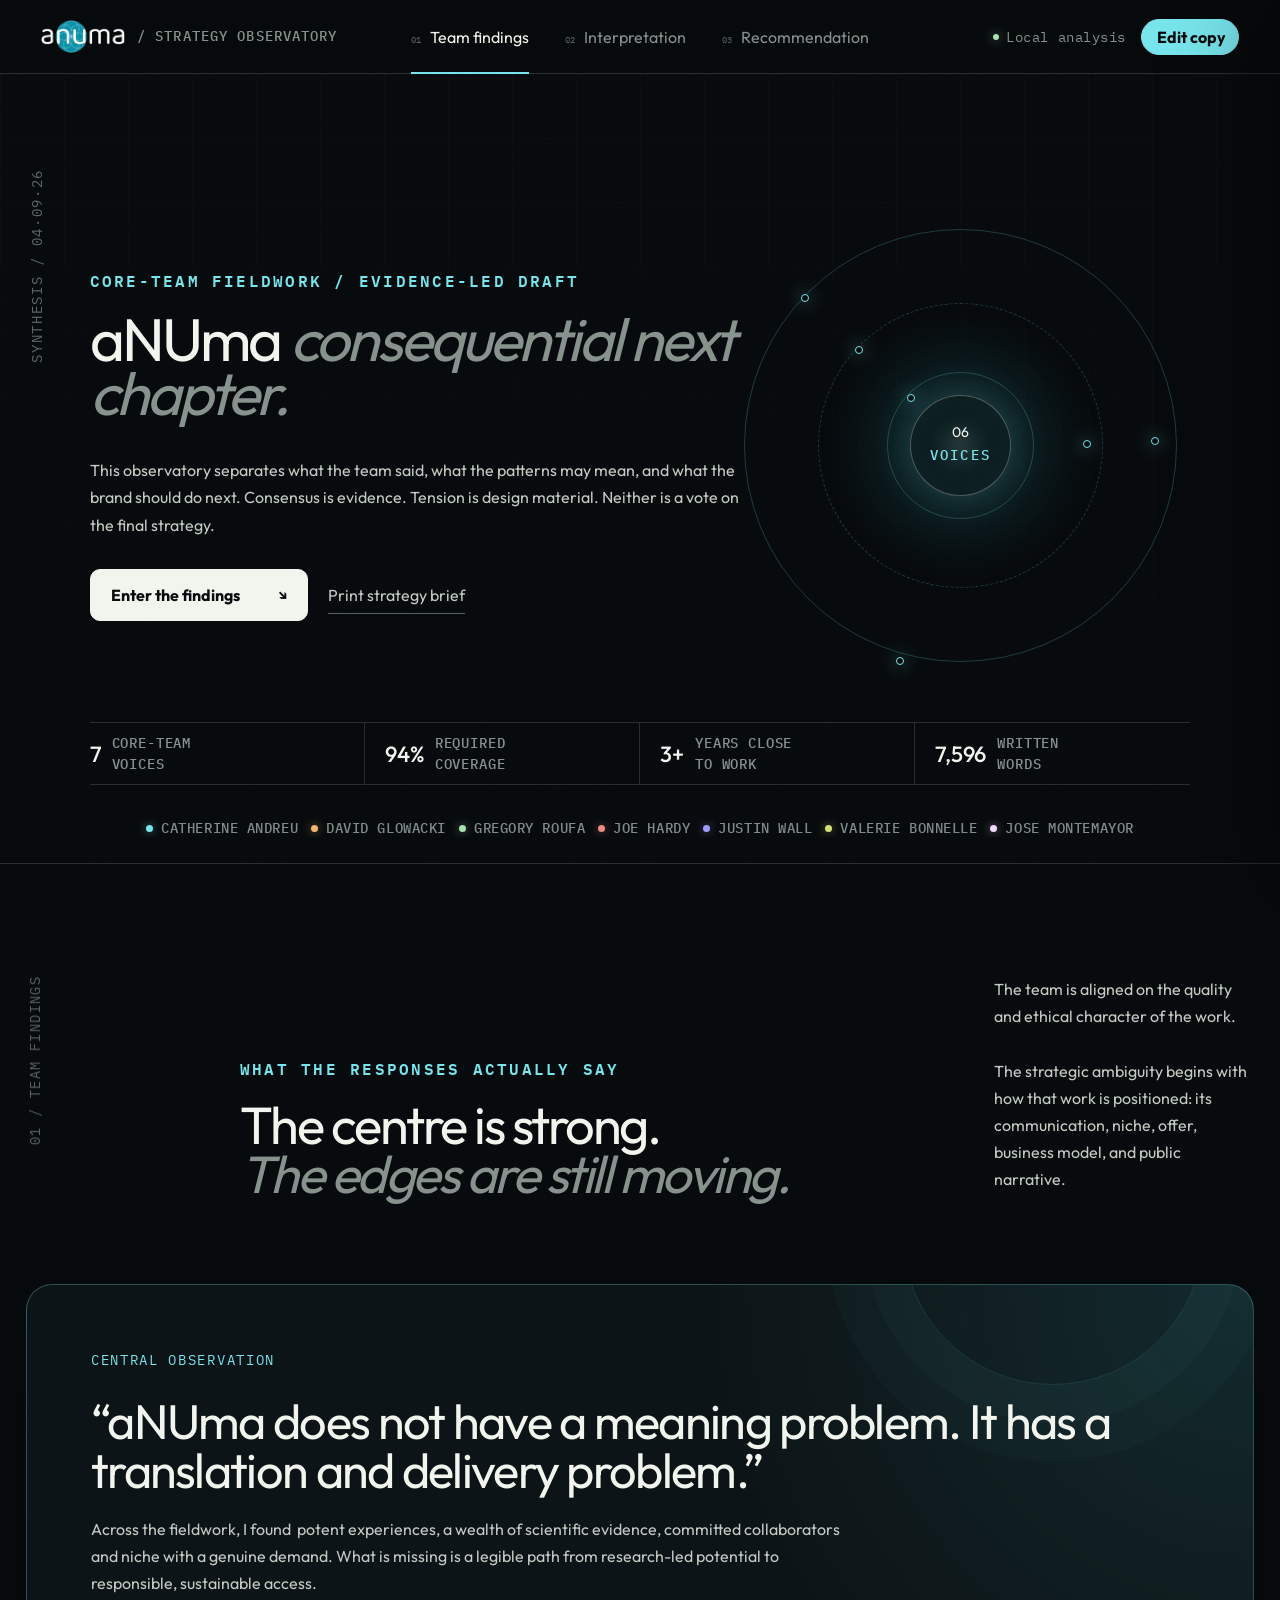
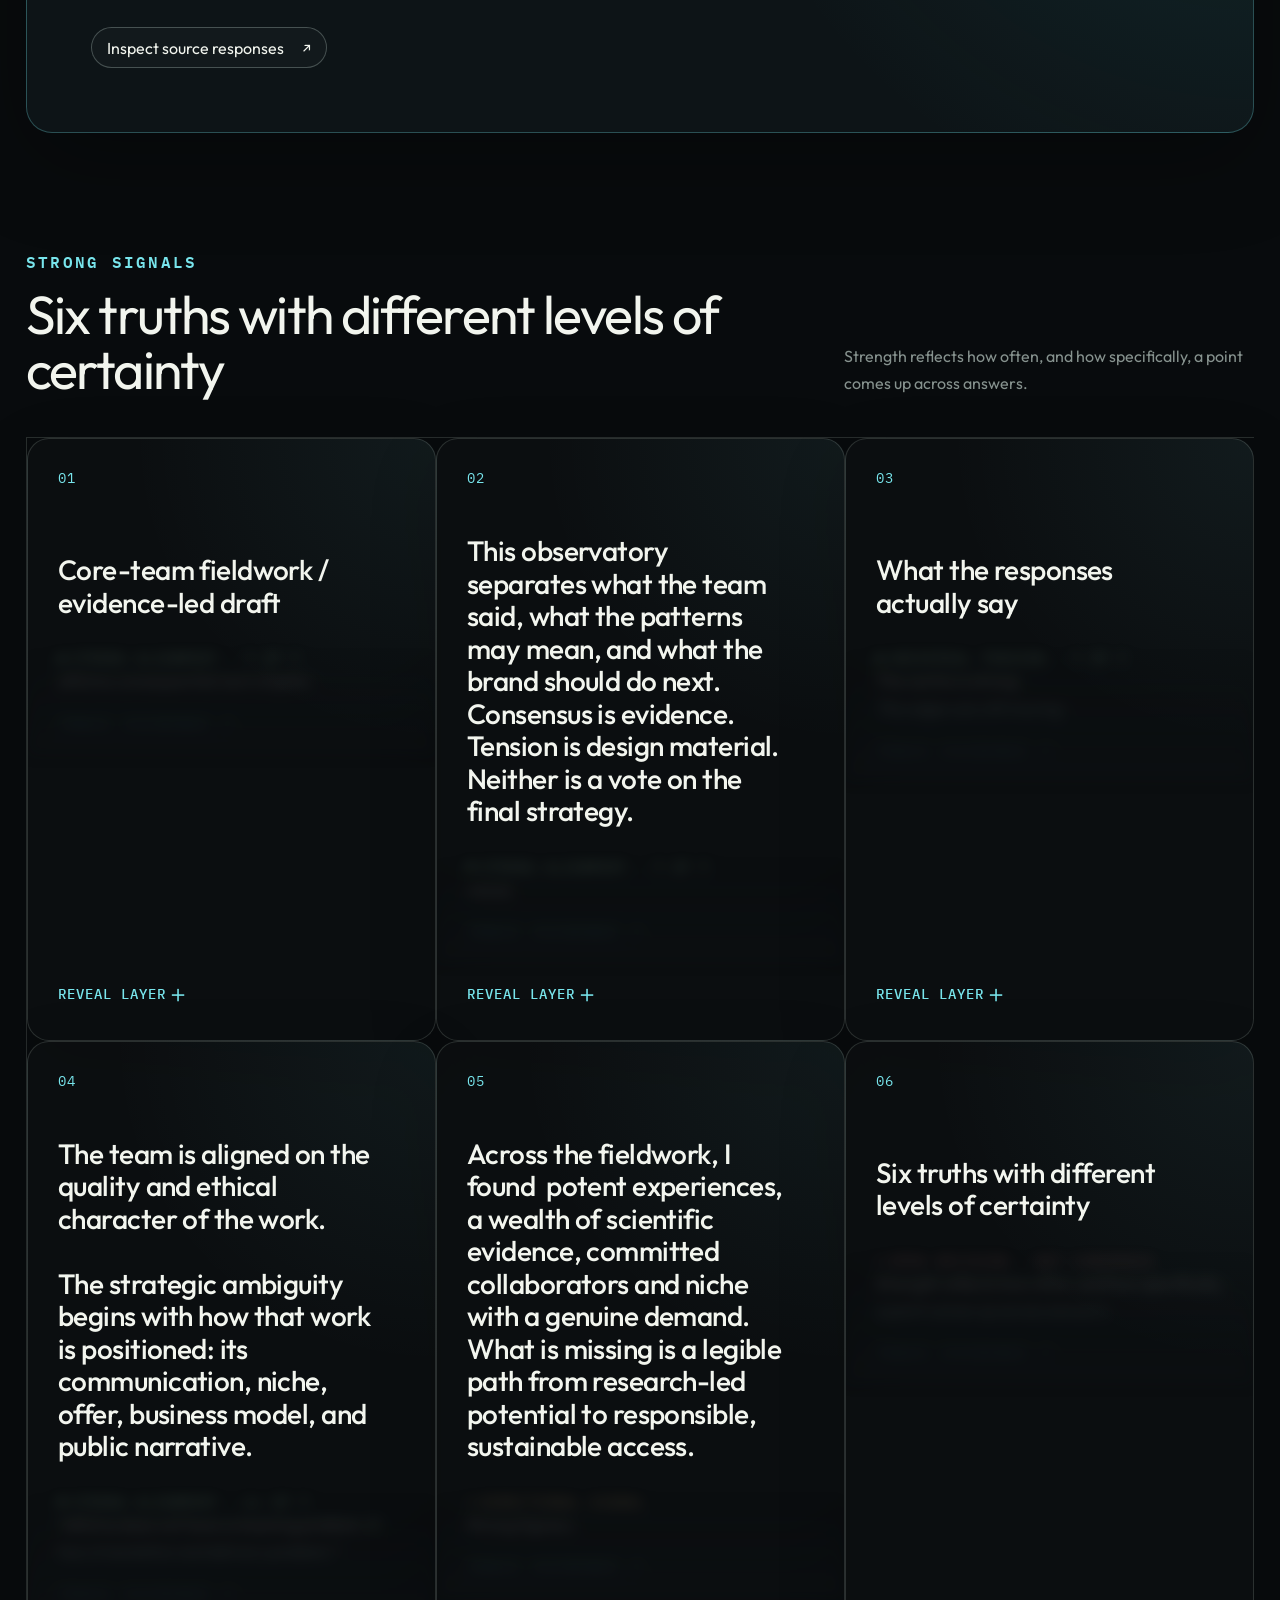
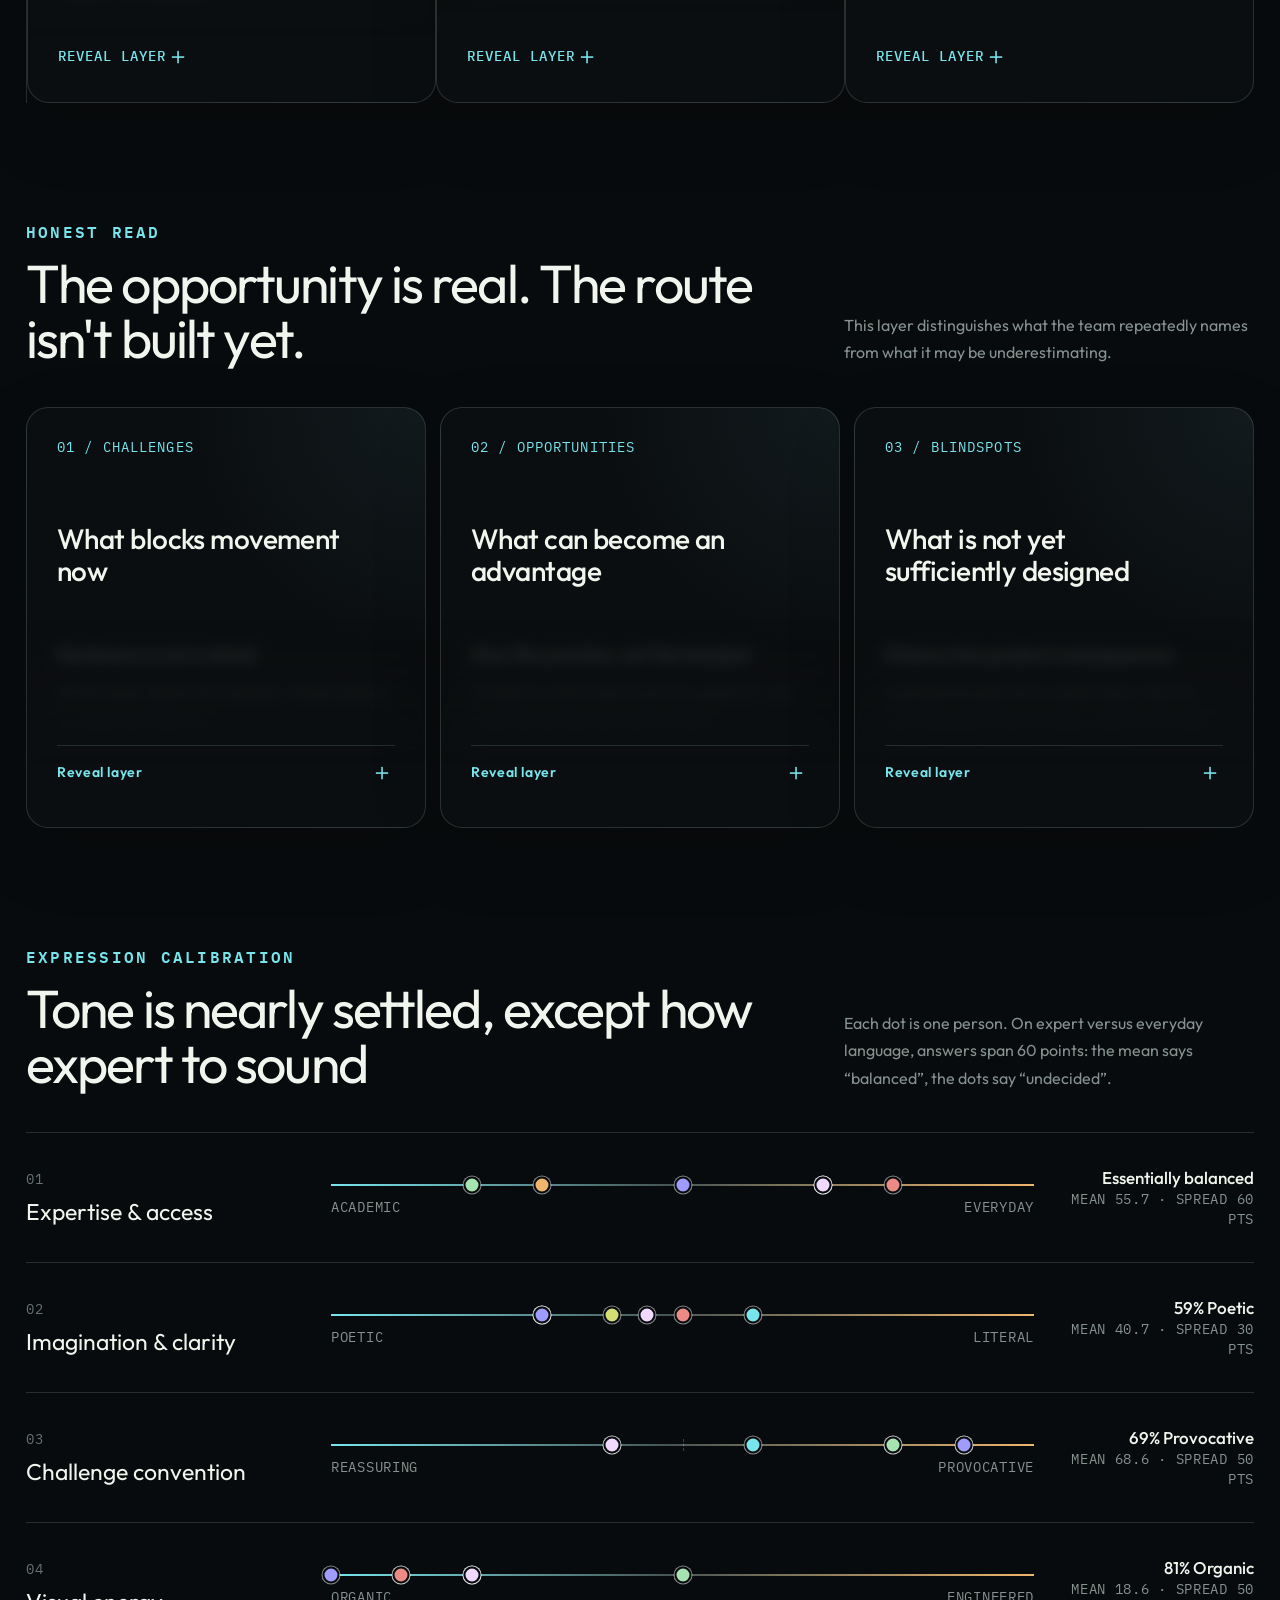
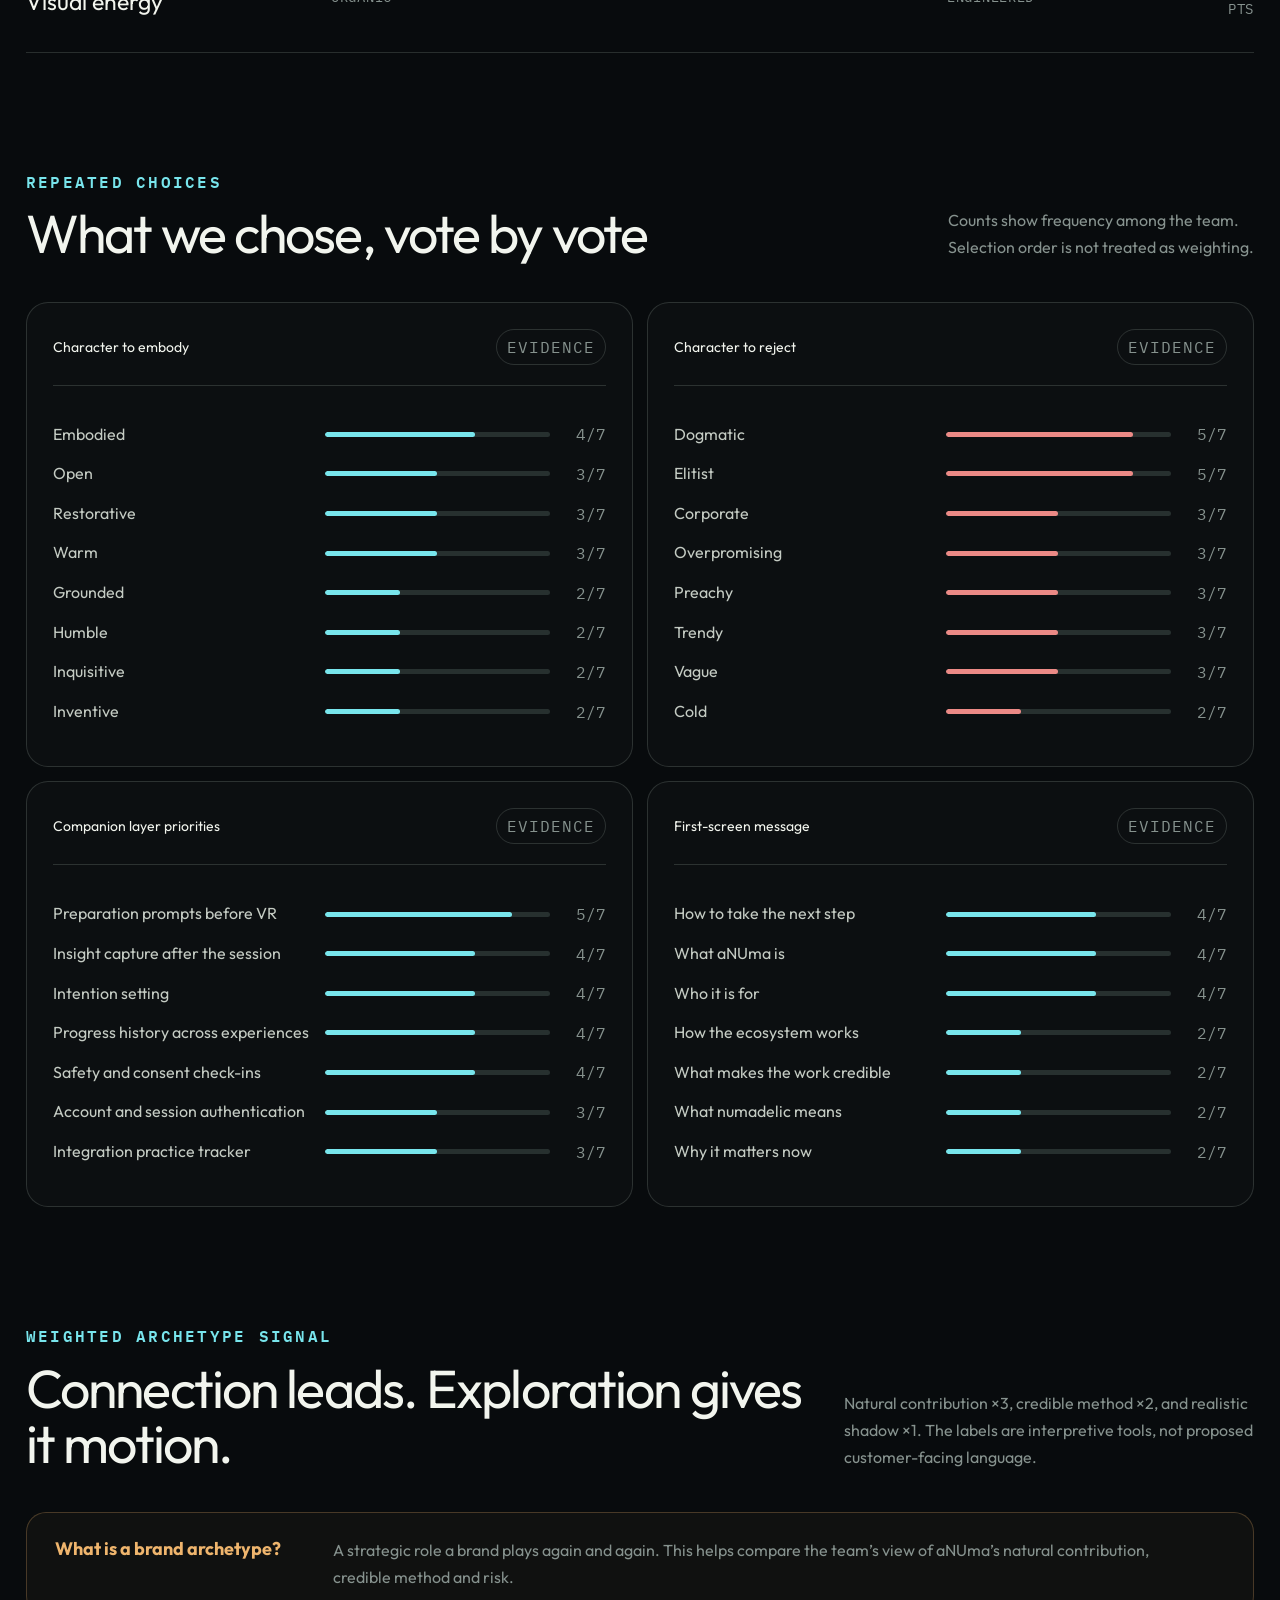
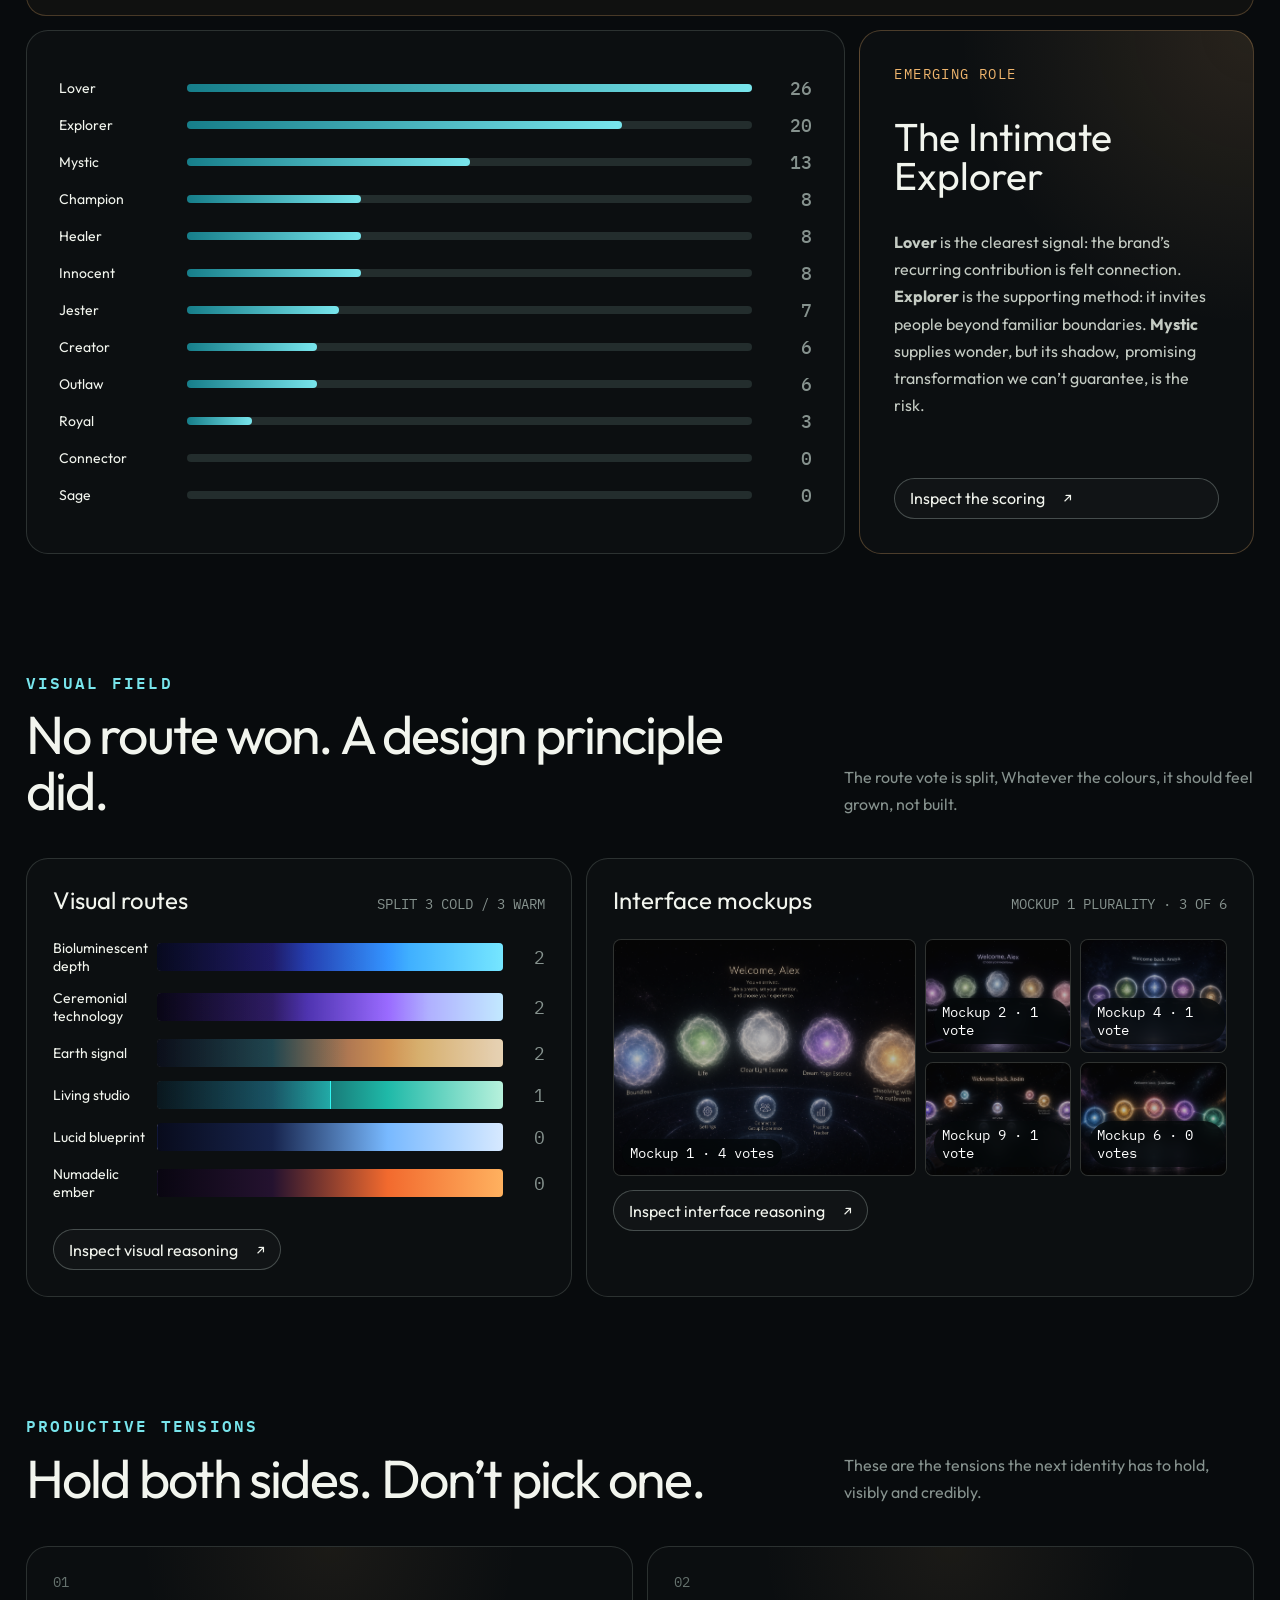
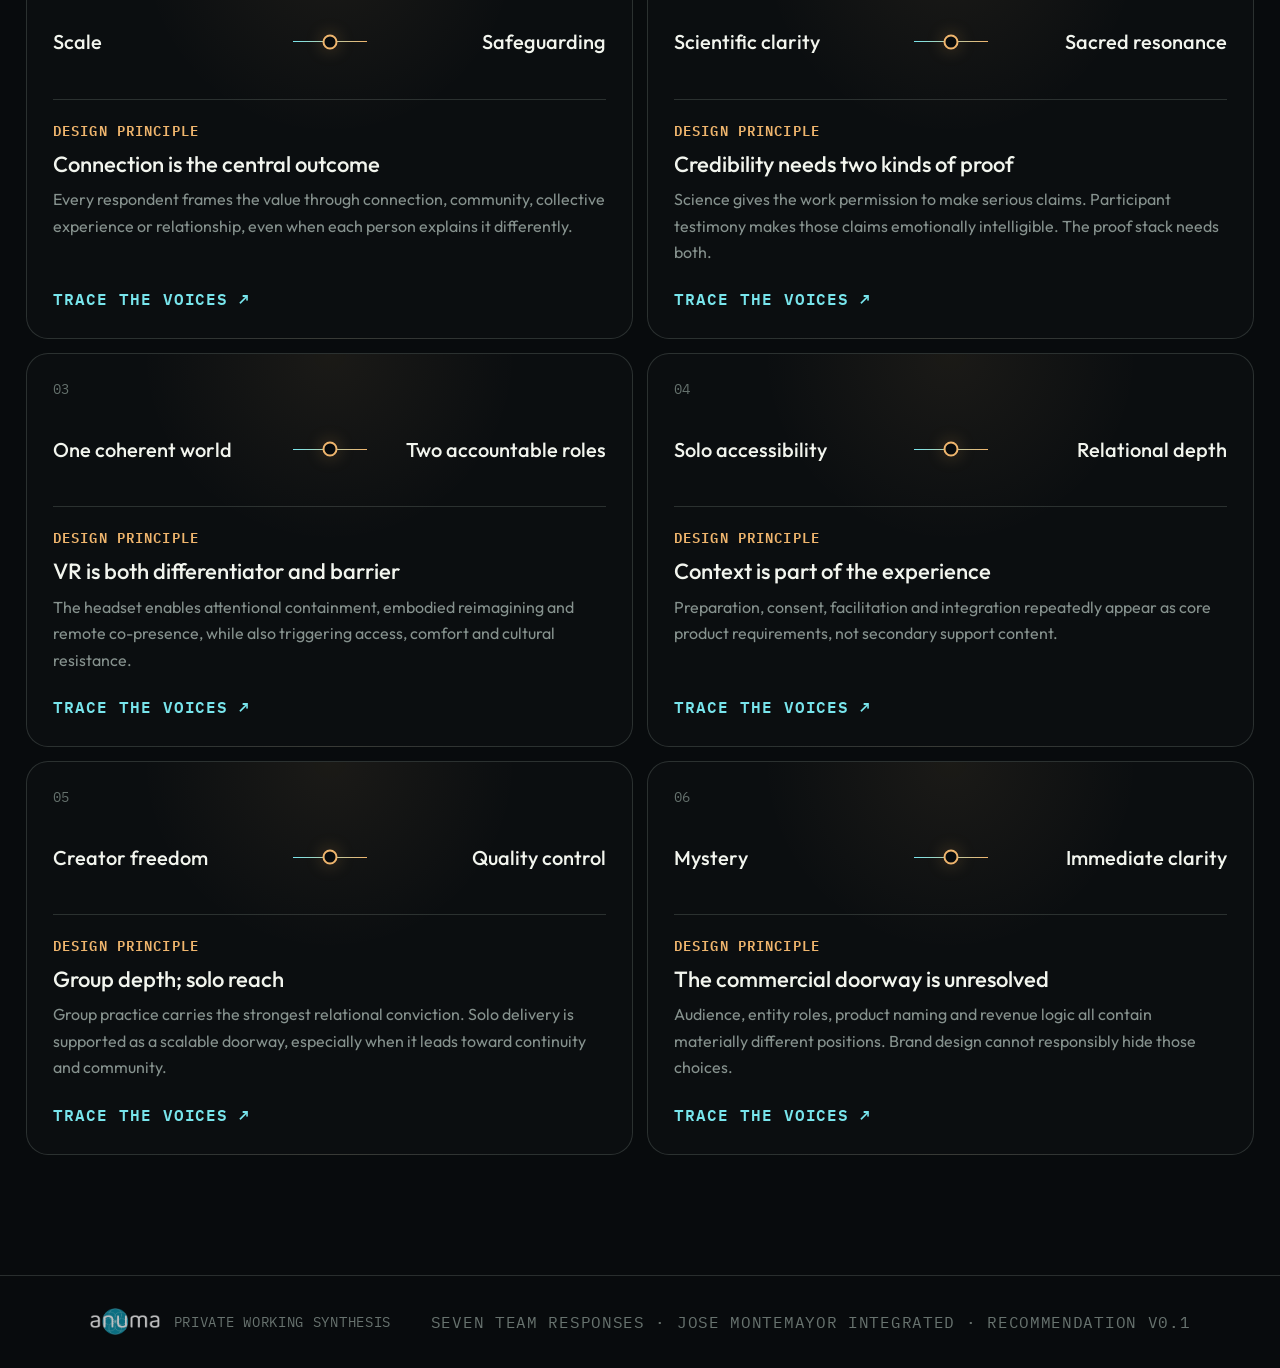
==== commit 725a1887: "Merge latest recommendation into restored presentation" ====
--- a/analysis.html
+++ b/analysis.html
@@ -9,7 +9,7 @@
   <link rel="preconnect" href="https://fonts.googleapis.com/">
   <link rel="preconnect" href="https://fonts.gstatic.com/" crossorigin="">
   <link href="https://fonts.googleapis.com/css2?family=IBM+Plex+Mono:wght@400;500;600&family=Outfit:wght@300;400;500;600;700&display=swap" rel="stylesheet">
-  <link rel="stylesheet" href="analysis.css?v=restored-1405">
+  <link rel="stylesheet" href="analysis.css?v=recommendation-20260922-1">
 </head>
 <body class="">
   <a class="skip-link" href="#analysisMain">Skip to analysis</a>
@@ -1106,377 +1106,312 @@
       </div>
     </section>
 
-    <section class="phase-panel active" id="recommendation" data-phase="recommendation" aria-labelledby="recommendationTitle">
+    <section class="phase-panel" id="recommendation" data-phase="recommendation" data-copy-index-start="185" aria-labelledby="recommendationTitle">
       <div class="section-shell">
         <header class="section-intro section-intro--mint">
           <div class="section-number mono">03 / WORKING RECOMMENDATION</div>
           <div>
-            <p class="kicker" data-edit-key="copy-185" contenteditable="false">What the brand should do next</p>
-            <h2 id="recommendationTitle" data-edit-key="copy-186" contenteditable="false">Give possibility<br><em>a clearer doorway.</em></h2>
-          </div>
-          <p data-edit-key="copy-187" contenteditable="false">This is a strategic first draft built from the data analysis.</p>
+            <p class="kicker">What the brand should do next</p>
+            <h2 id="recommendationTitle">Give possibility<br><em>a clearer doorway.</em></h2>
+          </div>
+          <p>This is a strategic first draft built from seven internal perspectives. It is intentionally decisive enough to test—and explicitly provisional where research has not produced a mandate.</p>
         </header>
 
         <section class="platform-board" aria-labelledby="platformTitle">
           <div class="platform-board__lead">
-            <p class="kicker" data-edit-key="copy-188" contenteditable="false">Recommended brand strategy</p>
-            <h3 id="platformTitle" data-edit-key="copy-189" contenteditable="false">Proposition<br></h3>
-            <p class="platform-idea" data-edit-key="copy-190" contenteditable="false">Address the gap between intellectual knowledge and lived experience. <br><br>The choice is whether the brand should foreground sensation or a broader way of being.</p>
+            <p class="kicker">Recommended brand platform / v0.1</p>
+            <h3 id="platformTitle">A proposition<br><em>the team can choose.</em></h3>
+            <p class="platform-idea">Both directions address the gap between intellectual knowledge and lived experience. The choice is whether the brand should foreground sensation or a broader way of being.</p>
           </div>
           <dl class="platform-definitions">
-            <div><dt data-edit-key="copy-191" contenteditable="false">Vision</dt><dd data-edit-key="copy-192" contenteditable="false">A world where technology nurtures attention and connection instead of extracting it.</dd></div>
-            <div><dt data-edit-key="copy-193" contenteditable="false">Purpose</dt><dd data-edit-key="copy-194" contenteditable="false">Let more people feel what numadelic practice offers, without losing the care, context and mystery that make it work.</dd></div>
-            <div><dt data-edit-key="copy-195" contenteditable="false">Mission</dt><dd data-edit-key="copy-196" contenteditable="false">Design, study and share immersive practices that invite new ways of relating to attention, to technology, to the body and to each other.</dd></div>
-            <div><dt data-edit-key="copy-197" contenteditable="false">Brand promise</dt><dd data-edit-key="copy-198" contenteditable="false"><div>We prepare the way in. The meaning is yours.</div></dd></div>
+            <div><dt>Vision</dt><dd>A world where technology nurtures attention instead of extracting it.</dd></div>
+            <div><dt>Purpose</dt><dd>Widen responsible access to numadelic practices without stripping them of context, care or mystery.</dd></div>
+            <div><dt>Mission</dt><dd>Design, study and responsibly distribute immersive practices that invite new relationships with attention, embodiment and meaning.</dd></div>
+            <div><dt>Brand promise</dt><dd>A carefully prepared invitation into an experience whose meaning remains yours.</dd></div>
           </dl>
         </section>
 
         <section class="platform-vote" aria-labelledby="platformVoteTitle">
-          <div class="platform-vote__intro"><span class="mono">ROOM BALLOT / SAVED LOCALLY</span><h3 id="platformVoteTitle" data-edit-key="copy-199" contenteditable="false">Which idea can carry the next chapter?</h3><p data-edit-key="copy-200" contenteditable="false">Lets Vote!!</p></div>
-          <div class="platform-option" data-platform-option="feeling"><span>OPTION A</span><strong>From knowing<br>to feeling.</strong><p data-edit-key="copy-201" contenteditable="false">More immediate and emotionally legible. It names the gap between intellectual understanding and felt experience.</p><div><button type="button" data-vote-add="feeling">＋ Add vote</button><output id="voteFeeling">0</output></div></div>
-          <div class="platform-option" data-platform-option="being"><span>OPTION B</span><strong>From knowing<br>to being.</strong><p data-edit-key="copy-202" contenteditable="false">More spacious and philosophically distinctive. It suggests integration and embodiment, but asks more from first-time audiences.</p><div><button type="button" data-vote-add="being">＋ Add vote</button><output id="voteBeing">0</output></div></div>
+          <div class="platform-vote__intro"><span class="mono">ROOM BALLOT / SAVED LOCALLY</span><h3 id="platformVoteTitle">Which idea can carry the next chapter?</h3><p>Use the plus buttons to record the room. The numbers stay in this browser and can be reset at any time.</p></div>
+          <div class="platform-option" data-platform-option="feeling"><span>OPTION A</span><strong>From knowing<br>to feeling.</strong><p>More immediate and emotionally legible. It names the gap between intellectual understanding and felt experience.</p><div><button type="button" data-vote-add="feeling">＋ Add vote</button><output id="voteFeeling">0</output></div></div>
+          <div class="platform-option" data-platform-option="being"><span>OPTION B</span><strong>From knowing<br>to being.</strong><p>More spacious and philosophically distinctive. It suggests integration and embodiment, but asks more from first-time audiences.</p><div><button type="button" data-vote-add="being">＋ Add vote</button><output id="voteBeing">0</output></div></div>
           <button class="vote-reset" id="resetPlatformVote" type="button">Reset room ballot</button>
         </section>
 
         <section class="content-section" aria-labelledby="positioningTitle">
           <div class="content-heading">
             <div>
-              <p class="kicker" data-edit-key="copy-203" contenteditable="false">Positioning (working draft)</p>
-              <h3 id="positioningTitle" data-edit-key="copy-204" contenteditable="false">A clear sentence before a clever slogan</h3>
-            </div>
-          </div>
-          <blockquote class="positioning-statement" data-edit-key="copy-205" contenteditable="false"><strong>aNUma is an evidence-informed immersive practice platform</strong> that creates carefully prepared conditions for exploring perspective, embodiment and relational depth (solo and group) for people drawn to contemplative practice, and the guides who teach it.<div><br></div><div>Unlike other VR or meditation apps, it combines a non-representational numadelic aesthetic, psychological safety and scientific inquiry.</div></blockquote>
-          <div class="positioning-guardrail"><span>CLAIM GUARDRAIL</span><p data-edit-key="copy-206" contenteditable="false">Describe the conditions aNUma designs and the outcomes research has observed. Never prescribe a participant’s meaning, guarantee connection or transformation, promise treatment, or claim equivalence to psychedelics.</p><button class="mini-evidence" type="button" data-evidence-title="Claims the brand must never make" data-evidence-fields="claim,authority" data-evidence-bound="true">Evidence</button></div>
+              <p class="kicker">Positioning / working draft</p>
+              <h3 id="positioningTitle">A clear sentence before a clever slogan</h3>
+            </div>
+          </div>
+          <blockquote class="positioning-statement">For contemplatively curious people and the practitioners who guide them, <strong>aNUma is an evidence-informed immersive practice platform</strong> that creates carefully prepared conditions for exploring perspective, embodiment and relation—solo and together. Unlike entertainment-first VR or passive meditation apps, it combines a weakly representational numadelic aesthetic, responsible preparation and scientific inquiry.</blockquote>
+          <div class="positioning-guardrail"><span>CLAIM GUARDRAIL</span><p>Describe the conditions aNUma designs and the outcomes research has observed. Never prescribe a participant’s meaning, guarantee connection or transformation, promise treatment, or claim equivalence to psychedelics.</p><button class="mini-evidence" type="button" data-evidence-title="Claims the brand must never make" data-evidence-fields="claim,authority">Evidence</button></div>
         </section>
 
         <section class="content-section" aria-labelledby="brandSystemTitle">
           <div class="content-heading">
-            <div><p class="kicker" data-edit-key="copy-207" contenteditable="false">Brand identity system</p><h3 id="brandSystemTitle" data-edit-key="copy-208" contenteditable="false">One idea, expressed as story, ethos, style and behaviour.</h3></div>
-            <p data-edit-key="copy-209" contenteditable="false">The identity should translate the numadelic aesthetic into every encounter.</p>
+            <div><p class="kicker">Brand identity system</p><h3 id="brandSystemTitle">One idea, expressed as story, ethos, style and behaviour.</h3></div>
+            <p>The identity should translate the numadelic aesthetic into every encounter without turning the research into a decorative cosmic theme.</p>
           </div>
           <div class="brand-system-grid">
-            <article class="brand-system-card reveal-card" data-reveal-enhanced="true">
-        <div class="reveal-card__head">
-          <span>BRAND STORY</span>
-          <h4 data-edit-key="copy-210" contenteditable="false"><div>We know more than we have ever felt.</div></h4>
-        </div>
-        <div class="reveal-card__body" aria-hidden="true"><p data-edit-key="copy-211" contenteditable="false">aNUma begins in the gap between concepts and lived experience. It offers prepared experiences that loosen familiar ways of seeing, and invite participants to discover their own meaning.</p><ul><li data-edit-key="copy-212" contenteditable="false">Start with a recognisable human gap</li><li data-edit-key="copy-213" contenteditable="false">Introduce the practice before the technology</li><li data-edit-key="copy-214" contenteditable="false">End with reflection and a next step</li></ul></div>
-        <button class="reveal-card__toggle" type="button" aria-expanded="false"><span>Reveal layer</span><i aria-hidden="true">＋</i></button>
-      </article>
-            <article class="brand-system-card reveal-card" data-reveal-enhanced="true">
-        <div class="reveal-card__head">
-          <span>BRAND ETHOS</span>
-          <h4 data-edit-key="copy-215" contenteditable="false">Design conditions, not conclusions.</h4>
-        </div>
-        <div class="reveal-card__body" aria-hidden="true"><p data-edit-key="copy-216" contenteditable="false">The practice makes space for emergence. The brand should be equally humble: invitational, participant-led and precise about what is observed versus what is promised.</p><ul><li data-edit-key="copy-217" contenteditable="false">Possibility before prescription</li><li data-edit-key="copy-218" contenteditable="false">Care before scale</li><li data-edit-key="copy-219" contenteditable="false">Evidence as inquiry,&nbsp;not as a badge</li></ul></div>
-        <button class="reveal-card__toggle" type="button" aria-expanded="false"><span>Reveal layer</span><i aria-hidden="true">＋</i></button>
-      </article>
-            <article class="brand-system-card reveal-card" data-reveal-enhanced="true">
-        <div class="reveal-card__head">
-          <span>BRAND STYLE</span>
-          <h4 data-edit-key="copy-220" contenteditable="false">Luminous, diffuse and open to interpretation.</h4>
-        </div>
-        <div class="reveal-card__body" aria-hidden="true"><p data-edit-key="copy-221" contenteditable="false">Use soft boundaries, restrained radiance, emergence and coalescence. Avoid photorealism, spiritual shorthand and symbols that collapse the experience into one fixed meaning.</p><ul><li data-edit-key="copy-222" contenteditable="false">Low structural specificity</li><li data-edit-key="copy-223" contenteditable="false">Low symbolic rigidity</li><li data-edit-key="copy-224" contenteditable="false">Warm darkness and meaningful motion</li></ul></div>
-        <button class="reveal-card__toggle" type="button" aria-expanded="false"><span>Reveal layer</span><i aria-hidden="true">＋</i></button>
-      </article>
-            <article class="brand-system-card reveal-card" data-reveal-enhanced="true">
-        <div class="reveal-card__head">
-          <span>BRAND BEHAVIOUR</span>
-          <h4 data-edit-key="copy-225" contenteditable="false">Make every doorway feel prepared.</h4>
-        </div>
-        <div class="reveal-card__body" aria-hidden="true"><p data-edit-key="copy-226" contenteditable="false">Website, app, headset and facilitator should carry a person through the same five beats: clarity, readiness, consent, encounter, integration.</p><ul><li data-edit-key="copy-227" contenteditable="false">Explain only what helps entry</li><li data-edit-key="copy-228" contenteditable="false">Make risk and agency visible</li><li data-edit-key="copy-229" contenteditable="false">Always offer a way to continue</li></ul></div>
-        <button class="reveal-card__toggle" type="button" aria-expanded="false"><span>Reveal layer</span><i aria-hidden="true">＋</i></button>
-      </article>
-          </div>
-          <a class="research-citation" href="https://www.frontiersin.org/journals/virtual-reality/articles/10.3389/frvir.2023.1286950/full" target="_blank" rel="noopener noreferrer"><span>RESEARCH FOUNDATION</span><strong>Weak representation leaves room for endogenous meaning-making.</strong><small data-edit-key="copy-230" contenteditable="false">Glowacki, Frontiers in Virtual Reality, 2024 ↗</small></a>
-          <figure class="brandkit-board"><img src="assets/anuma-brandkit-board-v2.png" alt="Proposed aNUma identity system showing chromatic brand states, professional mark usage, Poppins typography, companion interfaces, breathing motion and a sternum-worn haptic light pendant"><figcaption><span>IDENTITY TERRITORY / CONCEPT 01</span><p data-edit-key="copy-231" contenteditable="false">A practical visual system for chromatic meaning, mark behaviour, breathing motion and connected product experiences. This is a direction for discussion, not a finished identity.</p></figcaption></figure>
+            <article class="brand-system-card"><span>BRAND STORY</span><h4>We understand more than we can always embody.</h4><p>aNUma begins in the gap between concepts and lived experience. It offers carefully prepared encounters that may loosen familiar representations and invite participants to discover their own meaning.</p><ul><li>Start with a recognisable human gap</li><li>Introduce the practice before the technology</li><li>End with reflection and a next step</li></ul></article>
+            <article class="brand-system-card"><span>BRAND ETHOS</span><h4>Design conditions, not conclusions.</h4><p>The practice makes space for emergence. The brand should be equally humble: invitational, participant-led and precise about what is observed versus what is promised.</p><ul><li>Possibility before prescription</li><li>Care before scale</li><li>Evidence as inquiry, not authority theatre</li></ul></article>
+            <article class="brand-system-card"><span>BRAND STYLE</span><h4>Luminous, diffuse and open to interpretation.</h4><p>Use soft boundaries, restrained radiance, emergence and coalescence. Avoid photorealism, spiritual shorthand and symbols that collapse the experience into one fixed meaning.</p><ul><li>Low structural specificity</li><li>Low symbolic rigidity</li><li>Warm darkness and meaningful motion</li></ul></article>
+            <article class="brand-system-card"><span>BRAND BEHAVIOUR</span><h4>Make every doorway feel prepared.</h4><p>Website, app, headset and facilitated session should choreograph clarity, readiness, consent, encounter and integration as one continuous practice.</p><ul><li>Explain only what helps entry</li><li>Make risk and agency visible</li><li>Always offer a way to continue</li></ul></article>
+          </div>
+          <a class="research-citation" href="https://www.frontiersin.org/journals/virtual-reality/articles/10.3389/frvir.2023.1286950/full" target="_blank" rel="noopener noreferrer"><span>RESEARCH FOUNDATION</span><strong>Weak representation leaves room for endogenous meaning-making.</strong><small>Glowacki, Frontiers in Virtual Reality, 2024 ↗</small></a>
+          <figure class="brandkit-board"><img src="assets/anuma-brand-mockups-final.png" alt="Final aNUma brand mockup board showing the identity, research story, member dashboard, icon styles, colour system, Outfit typography, VR interface, From Knowing to Being proposition and companion-app readiness flow"><figcaption><span>IDENTITY TERRITORY / CONCEPT 01</span><p>A practical visual system for chromatic meaning, mark behaviour, breathing motion and connected product experiences. This is a direction for discussion, not a finished identity.</p></figcaption></figure>
         </section>
 
         <section class="content-section" aria-labelledby="principlesTitle">
           <div class="content-heading">
             <div>
-              <p class="kicker" data-edit-key="copy-232" contenteditable="false">Five operating principles</p>
-              <h3 id="principlesTitle" data-edit-key="copy-233" contenteditable="false">The brand must behave before it decorates</h3>
+              <p class="kicker">Five operating principles</p>
+              <h3 id="principlesTitle">The brand must behave before it decorates</h3>
             </div>
           </div>
           <div class="principle-grid">
-            <article data-reveal-enhanced="true" class="reveal-card">
-        <div class="reveal-card__head">
-          <span>01</span>
-          <h4 data-edit-key="copy-234" contenteditable="false">The meaning belongs to the participant</h4>
-        </div>
-        <div class="reveal-card__body" aria-hidden="true"><p data-edit-key="copy-235" contenteditable="false">Leave room for people to make their own sense of it. Never tell them, in words or images, what they are supposed to discover.</p></div>
-        <button class="reveal-card__toggle" type="button" aria-expanded="false"><span>Reveal layer</span><i aria-hidden="true">＋</i></button>
-      </article>
-            <article data-reveal-enhanced="true" class="reveal-card">
-        <div class="reveal-card__head">
-          <span>02</span>
-          <h4 data-edit-key="copy-236" contenteditable="false"><div>Invite, never persuade</div></h4>
-        </div>
-        <div class="reveal-card__body" aria-hidden="true"><p data-edit-key="copy-237" contenteditable="false">Create curiosity and agency. Avoid preaching, dogma and claims about what someone should experience.</p></div>
-        <button class="reveal-card__toggle" type="button" aria-expanded="false"><span>Reveal layer</span><i aria-hidden="true">＋</i></button>
-      </article>
-            <article data-reveal-enhanced="true" class="reveal-card">
-        <div class="reveal-card__head">
-          <span>03</span>
-          <h4 data-edit-key="copy-238" contenteditable="false">Evidence without sterility</h4>
-        </div>
-        <div class="reveal-card__body" aria-hidden="true"><p data-edit-key="copy-239" contenteditable="false">Make the science visible and legible while protecting warmth, poetry and first-person testimony.</p></div>
-        <button class="reveal-card__toggle" type="button" aria-expanded="false"><span>Reveal layer</span><i aria-hidden="true">＋</i></button>
-      </article>
-            <article data-reveal-enhanced="true" class="reveal-card">
-        <div class="reveal-card__head">
-          <span>04</span>
-          <h4 data-edit-key="copy-240" contenteditable="false">Context is part of the product</h4>
-        </div>
-        <div class="reveal-card__body" aria-hidden="true"><p data-edit-key="copy-241" contenteditable="false">Preparation, consent, facilitation and integration are not support content; they are core experience design.</p></div>
-        <button class="reveal-card__toggle" type="button" aria-expanded="false"><span>Reveal layer</span><i aria-hidden="true">＋</i></button>
-      </article>
-            <article data-reveal-enhanced="true" class="reveal-card">
-        <div class="reveal-card__head">
-          <span>05</span>
-          <h4 data-edit-key="copy-242" contenteditable="false">Technology serves attention</h4>
-        </div>
-        <div class="reveal-card__body" aria-hidden="true"><p data-edit-key="copy-243" contenteditable="false">Use VR only where immersion, embodiment or remote co-presence genuinely deepens the practice.</p></div>
-        <button class="reveal-card__toggle" type="button" aria-expanded="false"><span>Reveal layer</span><i aria-hidden="true">＋</i></button>
-      </article>
+            <article><span>01</span><h4>Possibility over prescription</h4><p>Create space for participants to construct meaning. Do not visually or verbally tell them what they are supposed to discover.</p></article>
+            <article><span>02</span><h4>Invitation over prescription</h4><p>Create curiosity and agency. Avoid preaching, dogma and claims about what someone should experience.</p></article>
+            <article><span>03</span><h4>Evidence without sterility</h4><p>Make the science visible and legible while protecting warmth, poetry and first-person testimony.</p></article>
+            <article><span>04</span><h4>Context is part of the product</h4><p>Preparation, consent, facilitation and integration are not support content; they are core experience design.</p></article>
+            <article><span>05</span><h4>Technology serves attention</h4><p>Use VR only where immersion, embodiment or remote co-presence materially improves the practice.</p></article>
           </div>
         </section>
 
         <section class="content-section" aria-labelledby="productTitle">
           <div class="content-heading">
             <div>
-              <p class="kicker" data-edit-key="copy-244" contenteditable="false">Product architecture</p>
-              <h3 id="productTitle" data-edit-key="copy-245" contenteditable="false">Three pathways. One continuity layer.</h3>
-            </div>
-            <p data-edit-key="copy-246" contenteditable="false">Descriptive names are placeholders for validation.&nbsp;</p>
+              <p class="kicker">Product architecture</p>
+              <h3 id="productTitle">Three pathways. One continuity layer.</h3>
+            </div>
+            <p>Descriptive names are placeholders for validation. The structural recommendation is the important part.</p>
           </div>
           <div class="product-system">
-            <article><span>01 / EXPLORE</span><h4 data-edit-key="copy-247" contenteditable="false">Solo journeys</h4><p data-edit-key="copy-248" contenteditable="false">A prepared, bounded entry into numadelic practice—not an endless content library.</p><small data-edit-key="copy-249" contenteditable="false">Preparation → experience → integration → invitation onward</small></article>
-            <article><span>02 / GATHER</span><h4 data-edit-key="copy-250" contenteditable="false">Guided practice</h4><p data-edit-key="copy-251" contenteditable="false">Facilitator-led group experiences, training and session tools that protect the relational core.</p><small data-edit-key="copy-252" contenteditable="false">Community → facilitation → evidence → repeat practice</small></article>
-            <article><span>03 / CREATE</span><h4 data-edit-key="copy-253" contenteditable="false">Design studio</h4><p data-edit-key="copy-254" contenteditable="false">Tools and standards for serious creators to build, review, publish and facilitate numadelic experiences.</p><small data-edit-key="copy-255" contenteditable="false">Authoring → review → permissions → distribution</small></article>
-            <div class="continuity-layer"><span>APP COMPANION</span><strong>Prepare · Consent · Reflect · Integrate · Belong · Learn</strong><p data-edit-key="copy-256" contenteditable="false">The app connects every pathway. It should not become a fourth product silo.</p></div>
+            <article><span>01 / EXPLORE</span><h4>Solo journeys</h4><p>A prepared, bounded entry into numadelic practice—not an endless content library.</p><small>Preparation → experience → integration → invitation onward</small></article>
+            <article><span>02 / GATHER</span><h4>Guided practice</h4><p>Facilitator-led group experiences, training and session tools that protect the relational core.</p><small>Community → facilitation → evidence → repeat practice</small></article>
+            <article><span>03 / CREATE</span><h4>Experience studio</h4><p>Tools and standards for serious creators to build, review and publish numadelic experiences.</p><small>Authoring → review → permissions → distribution</small></article>
+            <div class="continuity-layer"><span>APP COMPANION</span><strong>Prepare · Consent · Reflect · Integrate · Belong · Learn</strong><p>The app connects every pathway. It should not become a fourth product silo.</p></div>
           </div>
         </section>
 
         <section class="content-section" aria-labelledby="economicsTitle">
           <div class="content-heading">
             <div>
-              <p class="kicker" data-edit-key="copy-257" contenteditable="false">Value exchange</p>
-              <h3 id="economicsTitle" data-edit-key="copy-258" contenteditable="false">Four customers. Four reasons to pay.</h3>
-            </div>
-            <p data-edit-key="copy-259" contenteditable="false">These are business-model hypotheses to test independently. A marketplace comes after demand, not before it.</p>
+              <p class="kicker">Value exchange</p>
+              <h3 id="economicsTitle">Four customers. Four reasons to pay.</h3>
+            </div>
+            <p>These are business-model hypotheses to test independently. A marketplace is an outcome of demand—not the opening move.</p>
           </div>
           <div class="economics-matrix">
-            <article data-reveal-enhanced="true" class="reveal-card">
-        <div class="reveal-card__head">
-          <span>PARTICIPANTS</span>
-          <h4 data-edit-key="copy-260" contenteditable="false">Pay for a prepared journey</h4>
-        </div>
-        <div class="reveal-card__body" aria-hidden="true"><p data-edit-key="copy-261" contenteditable="false">Bounded solo packs, guided cohorts, events or membership that funds continuity.</p><dl><div><dt data-edit-key="copy-262" contenteditable="false">Value unit</dt><dd data-edit-key="copy-263" contenteditable="false">Completed practice pathway</dd></div><div><dt data-edit-key="copy-264" contenteditable="false">First test</dt><dd data-edit-key="copy-265" contenteditable="false">Paid cohort versus solo pack</dd></div><div><dt data-edit-key="copy-266" contenteditable="false">Proof</dt><dd data-edit-key="copy-267" contenteditable="false">Completion, return, referral</dd></div></dl></div>
-        <button class="reveal-card__toggle" type="button" aria-expanded="false"><span>Reveal layer</span><i aria-hidden="true">＋</i></button>
-      </article>
-            <article data-reveal-enhanced="true" class="reveal-card">
-        <div class="reveal-card__head">
-          <span>PRACTICE LEADERS</span>
-          <h4 data-edit-key="copy-268" contenteditable="false">Pay to deliver responsibly</h4>
-        </div>
-        <div class="reveal-card__body" aria-hidden="true"><p data-edit-key="copy-269" contenteditable="false">Training, accreditation, annual practice licence and session tools for a trusted local channel.</p><dl><div><dt data-edit-key="copy-270" contenteditable="false">Value unit</dt><dd data-edit-key="copy-271" contenteditable="false">Active facilitator / session</dd></div><div><dt data-edit-key="copy-272" contenteditable="false">First test</dt><dd data-edit-key="copy-273" contenteditable="false">Founding facilitator cohort</dd></div><div><dt data-edit-key="copy-274" contenteditable="false">Proof</dt><dd data-edit-key="copy-275" contenteditable="false">Sessions run, fill rate, renewal</dd></div></dl></div>
-        <button class="reveal-card__toggle" type="button" aria-expanded="false"><span>Reveal layer</span><i aria-hidden="true">＋</i></button>
-      </article>
-            <article data-reveal-enhanced="true" class="reveal-card">
-        <div class="reveal-card__head">
-          <span>RESEARCH &amp; CARE</span>
-          <h4 data-edit-key="copy-276" contenteditable="false">Pay for partner use</h4>
-        </div>
-        <div class="reveal-card__body" aria-hidden="true"><p data-edit-key="copy-277" contenteditable="false">Institutional pilots, licences, implementation support and research collaborations with strict claim boundaries.</p><dl><div><dt data-edit-key="copy-278" contenteditable="false">Value unit</dt><dd data-edit-key="copy-279" contenteditable="false">Site, protocol or study</dd></div><div><dt data-edit-key="copy-280" contenteditable="false">First test</dt><dd data-edit-key="copy-281" contenteditable="false">One paid implementation partner</dd></div><div><dt data-edit-key="copy-282" contenteditable="false">Proof</dt><dd data-edit-key="copy-283" contenteditable="false">Protocol fit, outcomes, renewal</dd></div></dl></div>
-        <button class="reveal-card__toggle" type="button" aria-expanded="false"><span>Reveal layer</span><i aria-hidden="true">＋</i></button>
-      </article>
-            <article data-reveal-enhanced="true" class="reveal-card">
-        <div class="reveal-card__head">
-          <span>EXPERIENCE CREATORS</span>
-          <h4 data-edit-key="copy-284" contenteditable="false">Pay to build and facilitate</h4>
-        </div>
-        <div class="reveal-card__body" aria-hidden="true"><p data-edit-key="copy-285" contenteditable="false">Advanced tools for designing, facilitating and hosting practices.&nbsp;</p><dl><div><dt data-edit-key="copy-286" contenteditable="false">Value unit</dt><dd data-edit-key="copy-287" contenteditable="false">Creator seat / published work</dd></div><div><dt data-edit-key="copy-288" contenteditable="false">First test</dt><dd data-edit-key="copy-289" contenteditable="false">Invited design studio</dd></div><div><dt data-edit-key="copy-290" contenteditable="false">Proof</dt><dd data-edit-key="copy-291" contenteditable="false">Quality, time-to-publish, demand</dd></div></dl></div>
-        <button class="reveal-card__toggle" type="button" aria-expanded="false"><span>Reveal layer</span><i aria-hidden="true">＋</i></button>
-      </article>
-          </div>
-          <div class="economics-guardrail"><strong>Commercial principle</strong><p data-edit-key="copy-292" contenteditable="false">Charge for readiness, guidance, continuity and governed delivery. Do not monetise intensity, unsupported claims or addictive engagement.</p></div>
+            <article><span>PARTICIPANTS</span><h4>Pay for a prepared journey</h4><p>Bounded solo packs, guided cohorts, events or membership that funds continuity—not an endless content feed.</p><dl><div><dt>Value unit</dt><dd>Completed practice pathway</dd></div><div><dt>First test</dt><dd>Paid cohort versus solo pack</dd></div><div><dt>Proof</dt><dd>Completion, return, referral</dd></div></dl></article>
+            <article><span>PRACTICE LEADERS</span><h4 data-copy-strategy-lock>Build a practice and earn through it</h4><p data-copy-strategy-lock>Training, trusted profiles and delivery tools help facilitators expand their toolkit, convene communities and become credible ambassadors for the brand.</p><dl><div><dt data-copy-strategy-lock>Value unit</dt><dd data-copy-strategy-lock>Active facilitator / hosted practice</dd></div><div><dt data-copy-strategy-lock>First test</dt><dd data-copy-strategy-lock>Founding facilitator cohort and paid offer</dd></div><div><dt data-copy-strategy-lock>Proof</dt><dd data-copy-strategy-lock>Bookings, attendance, repeat practice</dd></div></dl></article>
+            <article><span>RESEARCH &amp; CARE</span><h4>Pay for governed use</h4><p>Institutional pilots, licences, implementation support and research collaborations with strict claim boundaries.</p><dl><div><dt>Value unit</dt><dd>Site, protocol or study</dd></div><div><dt>First test</dt><dd>One paid implementation partner</dd></div><div><dt>Proof</dt><dd>Protocol fit, outcomes, renewal</dd></div></dl></article>
+            <article><span>EXPERIENCE CREATORS</span><h4>Pay to build and reach</h4><p>Advanced training and tools first; review services and revenue share only after a real distribution channel exists.</p><dl><div><dt>Value unit</dt><dd>Creator seat / published work</dd></div><div><dt>First test</dt><dd>Invited design studio</dd></div><div><dt>Proof</dt><dd>Quality, time-to-publish, demand</dd></div></dl></article>
+          </div>
+          <div class="economics-guardrail"><strong>Commercial principle</strong><p>Charge for readiness, guidance, continuity and governed delivery. Do not monetise intensity, unsupported claims or addictive engagement.</p></div>
+        </section>
+
+        <section class="content-section product-feature-gallery" aria-labelledby="featureGalleryTitle">
+          <div class="content-heading">
+            <div><p class="kicker" data-edit-key="feature-gallery-001">Feature concepts / possible ecosystem</p><h3 id="featureGalleryTitle" data-edit-key="feature-gallery-002">One ecosystem. Five moments of value.</h3></div>
+            <p data-edit-key="feature-gallery-003">These images make the possible product system tangible. They are interface hypotheses—not a commitment to build every feature at once.</p>
+          </div>
+          <div class="feature-gallery-shell">
+            <div class="feature-gallery-nav" role="tablist" aria-label="Product feature concepts">
+              <button class="is-active" type="button" role="tab" aria-selected="true" data-feature-panel="setting"><span>01</span><strong>Prepare</strong><small data-edit-key="feature-tab-001">Set &amp; setting</small></button>
+              <button type="button" role="tab" aria-selected="false" data-feature-panel="member"><span>02</span><strong>Continue</strong><small data-edit-key="feature-tab-002">Member practice</small></button>
+              <button type="button" role="tab" aria-selected="false" data-feature-panel="facilitator"><span>03</span><strong>Find guidance</strong><small data-edit-key="feature-tab-003">Facilitator hub</small></button>
+              <button type="button" role="tab" aria-selected="false" data-feature-panel="course"><span>04</span><strong>Join an offer</strong><small data-edit-key="feature-tab-004">Course marketplace</small></button>
+              <button type="button" role="tab" aria-selected="false" data-feature-panel="studio"><span>05</span><strong>Create</strong><small data-edit-key="feature-tab-005">Design studio</small></button>
+            </div>
+            <div class="feature-gallery-stage">
+              <article class="feature-gallery-view is-active" role="tabpanel" data-feature-view="setting">
+                <figure><img src="assets/product-concepts/01-set-and-setting.png" alt="Five-screen aNUma companion-app flow for intention, readiness, setting, agency and entering an experience together"><figcaption><span>PARTICIPANT / BEFORE + AFTER</span><div><h4 data-edit-key="feature-gallery-004">Set &amp; Setting companion flow</h4><p data-edit-key="feature-gallery-005">Turn preparation, consent, agency and integration into a coherent product experience—not a disclaimer before the headset.</p></div></figcaption></figure>
+              </article>
+              <article class="feature-gallery-view" role="tabpanel" data-feature-view="member" hidden>
+                <figure><img loading="lazy" src="assets/product-concepts/02-member-dashboard.png" alt="aNUma member dashboard with practice rhythm, upcoming session, reflection and shared-practice invitation"><figcaption><span>PARTICIPANT / CONTINUITY</span><div><h4 data-edit-key="feature-gallery-006">Member practice dashboard</h4><p data-edit-key="feature-gallery-007">Help people return, reflect and practise together without reducing transformation to points, streaks or intensity.</p></div></figcaption></figure>
+              </article>
+              <article class="feature-gallery-view" role="tabpanel" data-feature-view="facilitator" hidden>
+                <figure><img loading="lazy" src="assets/product-concepts/03-facilitator-hub.png" alt="aNUma facilitator directory with six portrait profiles, search filters and an integrated booking panel"><figcaption><span>PARTICIPANT + PRACTICE LEADER</span><div><h4 data-edit-key="feature-gallery-008">Facilitator discovery and booking</h4><p data-edit-key="feature-gallery-009">Make trusted human guidance findable while giving facilitators a credible profile, offer and route to bookings.</p></div></figcaption></figure>
+              </article>
+              <article class="feature-gallery-view" role="tabpanel" data-feature-view="course" hidden>
+                <figure><img loading="lazy" src="assets/product-concepts/04-dream-yoga-course.png" alt="aNUma Dream Yoga course page featuring Justin Wall, Lama Karma, a six-threshold pathway and request-a-place action"><figcaption><span>MARKETPLACE / GUIDED OFFER</span><div><h4 data-edit-key="feature-gallery-010">Dream Yoga course detail</h4><p data-edit-key="feature-gallery-011">Show how a practitioner-led mixed-media course could combine teaching, guided practice, community and immersive sessions.</p></div></figcaption></figure>
+              </article>
+              <article class="feature-gallery-view" role="tabpanel" data-feature-view="studio" hidden>
+                <figure><img loading="lazy" src="assets/product-concepts/05-design-studio.png" alt="aNUma Numadelic Studio node editor with inputs, luminous-field behaviours, safety gates, timeline and VR preview"><figcaption><span>CREATOR / INFRASTRUCTURE</span><div><h4 data-edit-key="feature-gallery-012">Numadelic Design Studio</h4><p data-edit-key="feature-gallery-013">Compress the path from idea to prototype with a web-based node tool, then refine embodiment, timing and facilitation in VR.</p></div></figcaption></figure>
+              </article>
+            </div>
+            <div class="feature-gallery-controls"><span id="featureGalleryPosition">01 / 05</span><div><button type="button" data-feature-direction="previous" aria-label="Previous feature">←</button><button type="button" data-feature-direction="next" aria-label="Next feature">→</button></div></div>
+          </div>
+          <div class="feature-gallery-guardrail"><span class="mono">SEQUENCING PRINCIPLE</span><p data-edit-key="feature-gallery-014">First improve how people enter and continue the existing practice. Then strengthen facilitator distribution and paid offers. Build creator infrastructure only when demand and governance are ready.</p></div>
+        </section>
+
+        <section class="content-section facilitator-marketplace" aria-labelledby="facilitatorMarketplaceTitle" hidden aria-hidden="true">
+          <div class="content-heading">
+            <div>
+              <p class="kicker" data-edit-key="new-market-001">Facilitator pathway</p>
+              <h3 id="facilitatorMarketplaceTitle" data-edit-key="new-market-002">Facilitators can become the living distribution layer.</h3>
+            </div>
+            <p data-edit-key="new-market-003">Not influencers repeating a slogan, but trusted practitioners and brand ambassadors who make aNUma credible through the quality of the practice they host.</p>
+          </div>
+          <div class="facilitator-directory">
+            <header class="directory-toolbar"><div><span class="mono">ILLUSTRATIVE DIRECTORY</span><strong>Find a facilitator</strong></div><label><span>⌕</span><input type="search" placeholder="Practice, language or location" aria-label="Search facilitators"></label><div class="directory-filters"><button type="button" class="is-active">All</button><button type="button">Online</button><button type="button">Near me</button></div></header>
+            <div class="facilitator-gallery">
+              <article class="facilitator-profile-card is-selected"><div class="facilitator-face face--1" aria-hidden="true"></div><span>BREATH + RELATION</span><h4 data-edit-key="new-market-004">Mina · Lisbon</h4><p data-edit-key="new-market-005">Small-group breath and relational practice for curious beginners.</p><small data-edit-key="new-market-006">ONLINE · EN / PT</small><button type="button">View availability</button></article>
+              <article class="facilitator-profile-card"><div class="facilitator-face face--2" aria-hidden="true"></div><span>EMBODIMENT</span><h4 data-edit-key="new-market-007">Theo · Berlin</h4><p data-edit-key="new-market-008">Embodied attention and guided integration for groups and teams.</p><small data-edit-key="new-market-009">ONLINE + IN PERSON · EN / DE</small><button type="button">View availability</button></article>
+              <article class="facilitator-profile-card"><div class="facilitator-face face--3" aria-hidden="true"></div><span>GROUP PRACTICE</span><h4 data-edit-key="new-market-010">Amara · London</h4><p data-edit-key="new-market-011">Collective practice exploring connection, presence and perspective.</p><small data-edit-key="new-market-012">ONLINE · EN</small><button type="button">View availability</button></article>
+              <article class="facilitator-profile-card"><div class="facilitator-face face--4" aria-hidden="true"></div><span>INTEGRATION</span><h4 data-edit-key="new-market-013">Ravi · Barcelona</h4><p data-edit-key="new-market-014">Preparation and integration circles around immersive experiences.</p><small data-edit-key="new-market-015">ONLINE + IN PERSON · EN / ES</small><button type="button">View availability</button></article>
+              <article class="facilitator-profile-card"><div class="facilitator-face face--5" aria-hidden="true"></div><span>CONTEMPLATIVE PRACTICE</span><h4 data-edit-key="new-market-016">Elena · Amsterdam</h4><p data-edit-key="new-market-017">Slow, grounded sessions for experienced contemplative practitioners.</p><small data-edit-key="new-market-018">ONLINE · EN / NL</small><button type="button">View availability</button></article>
+              <article class="facilitator-profile-card"><div class="facilitator-face face--6" aria-hidden="true"></div><span>COMMUNITY</span><h4 data-edit-key="new-market-019">Kai · Paris</h4><p data-edit-key="new-market-020">Recurring community practice with a focus on belonging and care.</p><small data-edit-key="new-market-021">IN PERSON · EN / FR</small><button type="button">View availability</button></article>
+            </div>
+            <aside class="booking-drawer">
+              <div class="booking-person"><div class="booking-avatar face--1" aria-hidden="true"></div><div><span>BOOK WITH MINA</span><h4 data-edit-key="new-market-022">Relational breathing practice</h4><p data-edit-key="new-market-023">60 minutes · online · up to 8 people</p></div></div>
+              <div class="booking-date"><button type="button">‹</button><span>OCT 14—20</span><button type="button">›</button></div>
+              <div class="booking-times"><button type="button">Tue 18:00</button><button type="button" class="is-selected">Thu 19:30</button><button type="button">Sat 10:00</button></div>
+              <button class="booking-confirm" type="button">Request this practice <span>→</span></button>
+            </aside>
+          </div>
+          <div class="facilitator-opportunity-rail"><span>HOLD A COHORT</span><span>BUILD A MIXED-MEDIA COURSE</span><span>OFFER REGULAR PRACTICES</span><span>GET BOOKED FOR GROUPS</span></div>
+          <div class="facilitator-flywheel" aria-label="Facilitator marketplace flywheel">
+            <span>TRAIN</span><i>→</i><span>PUBLISH AN OFFER</span><i>→</i><span>HOST PRACTICE</span><i>→</i><span>BUILD TRUST</span><i>→</i><span>REPEAT + REFER</span>
+          </div>
+          <p class="marketplace-note" data-edit-key="new-market-025"><strong>Marketplace logic:</strong> facilitator discovery, courses, recurring practice and booking—adapted to a governed numadelic community of practice. The platform earns when practitioners earn and participants return for meaningful continuity.</p>
+        </section>
+
+        <section class="content-section creator-studio" aria-labelledby="creatorStudioTitle" hidden aria-hidden="true">
+          <div class="content-heading">
+            <div>
+              <p class="kicker" data-edit-key="new-studio-001">Experience design tools</p>
+              <h3 id="creatorStudioTitle" data-edit-key="new-studio-002">Move from idea to embodied prototype faster.</h3>
+            </div>
+            <p data-edit-key="new-studio-003">A node-based no-code web studio could let creators compose and test experience logic collaboratively, then move into VR for spatial refinement, facilitation rehearsal and final review.</p>
+          </div>
+          <div class="node-studio">
+            <div class="node-canvas" aria-label="Concept for a node-based numadelic experience builder">
+              <div class="studio-toolbar"><span>NUMADELIC STUDIO / UNTITLED PRACTICE</span><div><i></i><i></i><i></i></div></div>
+              <svg class="node-links" viewBox="0 0 900 470" role="img" aria-label="Connected nodes map intention, breath, visual field, sound, group state and safety into a prototype"><path d="M165 116 C250 116 240 210 326 210"/><path d="M165 342 C240 342 245 252 326 252"/><path d="M450 230 C525 230 520 132 596 132"/><path d="M450 230 C525 230 520 316 596 316"/><path d="M714 132 C775 132 760 224 824 224"/><path d="M714 316 C775 316 760 246 824 246"/></svg>
+              <div class="studio-node studio-node--intent"><span>INPUT</span><strong>Intention</strong><small data-edit-key="new-studio-node-001">Perspective shift</small></div>
+              <div class="studio-node studio-node--breath"><span>SIGNAL</span><strong>Breath</strong><small data-edit-key="new-studio-node-002">Slow · 5.5 bpm</small></div>
+              <div class="studio-node studio-node--field"><span>SYSTEM</span><strong>Field behaviour</strong><small data-edit-key="new-studio-node-003">Diffuse · responsive</small></div>
+              <div class="studio-node studio-node--sound"><span>LAYER</span><strong>Spatial sound</strong><small data-edit-key="new-studio-node-004">Warm harmonic field</small></div>
+              <div class="studio-node studio-node--group"><span>RELATION</span><strong>Group state</strong><small data-edit-key="new-studio-node-005">Proximity · resonance</small></div>
+              <div class="studio-node studio-node--output"><span>BUILD</span><strong>Practice v03</strong><small data-edit-key="new-studio-node-006">Ready for headset</small></div>
+            </div>
+            <aside class="studio-handoff">
+              <span class="mono">CREATOR WORKFLOW</span>
+              <ol><li data-edit-key="new-studio-004"><b>Compose on the web</b>Connect behaviours, inputs, sound and safety states without code.</li><li data-edit-key="new-studio-005"><b>Test with a browser preview</b>Share versions, collect notes and reduce expensive headset iteration.</li><li data-edit-key="new-studio-006"><b>Refine in VR</b>Tune scale, embodiment, timing, comfort and facilitation in the medium itself.</li><li data-edit-key="new-studio-007"><b>Review and publish</b>Apply standards, permissions and evidence before distribution.</li></ol>
+              <div class="handoff-gate"><span>HAND-OFF</span><strong>WEB COMPOSITION → VR REFINEMENT</strong></div>
+            </aside>
+          </div>
+          <p class="studio-guardrail" data-edit-key="new-studio-008">The tool compresses production and supports collaboration; it does not automate taste, safety or the responsibility of designing an embodied practice.</p>
+        </section>
+
+        <section class="content-section member-dashboard-concept" aria-labelledby="memberDashboardTitle" hidden aria-hidden="true">
+          <div class="content-heading">
+            <div><p class="kicker" data-edit-key="new-member-001">Companion / member dashboard</p><h3 id="memberDashboardTitle" data-edit-key="new-member-002">Make continuity visible without turning practice into a score.</h3></div>
+            <p data-edit-key="new-member-003">A calm home for returning to practice, noticing patterns, preparing for sessions and inviting trusted people to practise together.</p>
+          </div>
+          <div class="member-app-shell">
+            <aside class="member-sidebar"><div class="companion-mark"><i></i><span>aNUma</span></div><nav><button class="is-active" type="button">⌂ <span>Today</span></button><button type="button">◌ <span>My practice</span></button><button type="button">◇ <span>Community</span></button><button type="button">◎ <span>Facilitators</span></button><button type="button">□ <span>Journal</span></button></nav><div class="member-profile-mini"><i></i><span>YOUR SPACE</span></div></aside>
+            <div class="member-main">
+              <header class="member-welcome"><div><span class="mono">TUESDAY · YOUR PRACTICE</span><h4 data-edit-key="new-member-004">Welcome back. What would support you today?</h4></div><button type="button">Start a practice <span>→</span></button></header>
+              <div class="member-metrics"><article><span>THIS MONTH</span><strong>6</strong><p data-edit-key="new-member-005">practices completed</p></article><article><span>RHYTHM</span><strong>3</strong><p data-edit-key="new-member-006">weeks returning</p></article><article><span>WITH OTHERS</span><strong>4</strong><p data-edit-key="new-member-007">shared practices</p></article></div>
+              <div class="member-dashboard-grid">
+                <article class="practice-rhythm"><header><div><span>YOUR RHYTHM</span><h4 data-edit-key="new-member-008">A pattern, not a streak</h4></div><button type="button">Last 8 weeks</button></header><div class="rhythm-chart" aria-label="Eight-week practice rhythm chart"><i style="--h:34%"></i><i style="--h:58%"></i><i style="--h:44%"></i><i style="--h:76%"></i><i style="--h:62%"></i><i style="--h:84%"></i><i style="--h:50%"></i><i style="--h:70%"></i></div><p data-edit-key="new-member-009">You tend to return more easily when a practice is shared.</p></article>
+                <article class="next-practice"><span>NEXT PRACTICE</span><div class="practice-orb" aria-hidden="true"></div><h4 data-edit-key="new-member-010">Relational Presence</h4><p data-edit-key="new-member-011">Thursday · 19:30 · guided by Mina</p><div class="attendee-stack"><i></i><i></i><i></i><span>5 attending</span></div><button type="button">Prepare with the app</button></article>
+                <article class="practice-invite"><span>PRACTISE TOGETHER</span><h4 data-edit-key="new-member-012">Invite people you trust</h4><p data-edit-key="new-member-013">Create a private practice room and share a prepared invitation.</p><div class="invite-field"><span>ANUMA.FLOW/R/8H2K</span><button type="button">Copy link</button></div><div class="invite-people"><i class="face--2"></i><i class="face--3"></i><i class="face--5"></i><button type="button">＋</button><span>Invite another</span></div></article>
+                <article class="reflection-card"><span>RECENT REFLECTION</span><blockquote data-edit-key="new-member-014">“I noticed more space before reacting.”</blockquote><p data-edit-key="new-member-015">From your practice on 18 September</p><button type="button">Open journal</button></article>
+              </div>
+            </div>
+          </div>
+        </section>
+
+        <section class="content-section course-marketplace-concept" aria-labelledby="courseMarketplaceTitle" hidden aria-hidden="true">
+          <div class="content-heading">
+            <div><p class="kicker" data-edit-key="new-course-001">Marketplace / course detail</p><h3 id="courseMarketplaceTitle" data-edit-key="new-course-002">A course page that sells preparation, guidance and continuity.</h3></div>
+            <p data-edit-key="new-course-003">The marketplace can make the facilitator, container, commitment and next step tangible before asking someone to book.</p>
+          </div>
+          <div class="course-marketplace-ui">
+            <header class="marketplace-nav"><div class="companion-mark"><i></i><span>aNUma</span></div><nav><button type="button">Practices</button><button class="is-active" type="button">Courses</button><button type="button">Facilitators</button></nav><button type="button">My library</button></header>
+            <div class="course-feature">
+              <figure class="course-facilitator"><img src="assets/justin-lama-karma-dream-yoga.png" alt="Justin Wall, also known as Lama Karma, seated with a book in a contemplative setting"><figcaption data-edit-key="new-course-004">Justin Wall · Lama Karma</figcaption></figure>
+              <div class="course-story"><span class="course-eyebrow">LIVE COHORT · DREAM PRACTICE</span><h4 data-edit-key="new-course-005">Dream Yoga</h4><p class="course-deck" data-edit-key="new-course-006">A guided course exploring awareness across waking, dreaming and sleep through teaching, reflection and numadelic practice.</p><div class="course-format"><div><span>FORMAT</span><strong>Mixed media</strong><small data-edit-key="new-course-007">Teachings · live sessions · immersive practice</small></div><div><span>CONTAINER</span><strong>Small cohort</strong><small data-edit-key="new-course-008">Application and preparation required</small></div><div><span>ACCESS</span><strong>Companion + VR</strong><small data-edit-key="new-course-009">Continue between immersive sessions</small></div></div><div class="course-actions"><button class="course-primary" type="button">Request a place <span>→</span></button><button type="button">Save course</button></div></div>
+              <aside class="course-outline"><span>THE PATH</span><h4 data-edit-key="new-course-010">Six guided thresholds</h4><ol><li data-edit-key="new-course-011"><b>01</b> Preparing attention</li><li data-edit-key="new-course-012"><b>02</b> Remembering dreams</li><li data-edit-key="new-course-013"><b>03</b> Recognising the dream</li><li data-edit-key="new-course-014"><b>04</b> Practising with form</li><li data-edit-key="new-course-015"><b>05</b> Resting in awareness</li><li data-edit-key="new-course-016"><b>06</b> Integrating waking life</li></ol><div class="course-cohort"><span>FOUNDING COHORT</span><strong>12 places</strong><small data-edit-key="new-course-017">Schedule and pricing to validate</small></div></aside>
+            </div>
+            <div class="marketplace-continuity"><article><span>BEFORE</span><h4 data-edit-key="new-course-018">Prepare</h4><p data-edit-key="new-course-019">Readiness, intention and set-and-setting guidance.</p></article><article><span>DURING</span><h4 data-edit-key="new-course-020">Practise</h4><p data-edit-key="new-course-021">Teaching, community and guided immersive sessions.</p></article><article><span>AFTER</span><h4 data-edit-key="new-course-022">Integrate</h4><p data-edit-key="new-course-023">Reflection, regular practice and peer continuity.</p></article></div>
+          </div>
+        </section>
+
+        <section class="content-section set-setting-concept" aria-labelledby="setSettingTitle" hidden aria-hidden="true">
+          <div class="content-heading">
+            <div><p class="kicker" data-edit-key="new-setting-001">Companion app / set and setting</p><h3 id="setSettingTitle" data-edit-key="new-setting-002">Preparation becomes a guided experience, not a disclaimer.</h3></div>
+            <p data-edit-key="new-setting-003">The companion app helps a participant check readiness, prepare their environment, understand agency and enter alone or with trusted people.</p>
+          </div>
+          <div class="setting-flow">
+            <article class="phone-step"><header><span>1 OF 5</span><i></i></header><div class="phone-orb phone-orb--cyan"></div><small data-edit-key="new-setting-004">INTENTION</small><h4 data-edit-key="new-setting-005">What brings you here today?</h4><div class="choice-stack"><button type="button">Curiosity</button><button type="button" class="is-selected">Connection</button><button type="button">Reflection</button></div><footer><button type="button">Continue →</button></footer></article>
+            <article class="phone-step"><header><span>2 OF 5</span><i></i></header><small data-edit-key="new-setting-006">READINESS</small><h4 data-edit-key="new-setting-007">Check in with yourself</h4><p data-edit-key="new-setting-008">How resourced and present do you feel right now?</p><div class="readiness-scale"><i></i><i></i><i class="is-active"></i><i></i><i></i></div><div class="check-row"><span>Body</span><strong>Settled</strong></div><div class="check-row"><span>Mind</span><strong>Open</strong></div><footer><button type="button">Continue →</button></footer></article>
+            <article class="phone-step"><header><span>3 OF 5</span><i></i></header><small data-edit-key="new-setting-009">SETTING</small><h4 data-edit-key="new-setting-010">Prepare your space</h4><ul class="setting-checklist"><li data-edit-key="new-setting-011">I have privacy and enough time</li><li data-edit-key="new-setting-012">The floor is clear and safe</li><li data-edit-key="new-setting-013">Notifications are silenced</li><li data-edit-key="new-setting-014">Water and a seat are nearby</li></ul><footer><button type="button">Space is ready →</button></footer></article>
+            <article class="phone-step"><header><span>4 OF 5</span><i></i></header><small data-edit-key="new-setting-015">AGENCY</small><h4 data-edit-key="new-setting-016">You remain in control</h4><div class="safety-demo"><span>HOLD TO EXIT</span><i></i></div><p data-edit-key="new-setting-017">You can pause, leave or ask for support at any time. Nothing needs to be completed.</p><label class="consent-check"><input type="checkbox" checked><span>I understand my options</span></label><footer><button type="button">I understand →</button></footer></article>
+            <article class="phone-step phone-step--final"><header><span>5 OF 5</span><i></i></header><div class="phone-orb phone-orb--violet"></div><small data-edit-key="new-setting-018">ENTER TOGETHER</small><h4 data-edit-key="new-setting-019">Invite someone, or begin solo</h4><div class="companion-invite"><div class="attendee-stack"><i></i><i></i><button type="button">＋</button></div><p data-edit-key="new-setting-020">Share a private room with people you trust.</p></div><button class="begin-solo" type="button">Begin solo</button><footer><button type="button">Open in headset →</button></footer></article>
+          </div>
+          <div class="integration-return"><span class="mono">AFTER THE EXPERIENCE</span><p data-edit-key="new-setting-021">The companion returns gently: orient to the room, note what is present, choose whether to reflect privately or connect with the facilitator and group.</p><button type="button">View integration flow <span>→</span></button></div>
         </section>
 
         <section class="content-section market-reality" aria-labelledby="marketTitle">
           <div class="content-heading">
             <div>
-              <p class="kicker" data-edit-key="copy-293" contenteditable="false">Recommendation / market reality</p>
-              <h3 id="marketTitle" data-edit-key="copy-294" contenteditable="false">Do not wait for mass VR adoption to validate the practice.</h3>
-            </div>
-            <p data-edit-key="copy-295" contenteditable="false">Primary sources replace speculative market-size forecasts. The strategic question is which hardware dependencies aNUma can reduce while protecting what makes the experience distinctive.</p>
-          </div>
-          <div class="market-thesis"><span class="mono">STRATEGIC READ</span><blockquote id="marketFraming" data-edit-key="copy-296" contenteditable="false">The market is not giving aNUma permission to wait for mass VR adoption. It is giving aNUma permission to become device-flexible while protecting the practice.</blockquote></div>
-          <div class="market-signal-grid" id="marketSignalGrid">
-        <article class="market-signal market-signal--headwind reveal-card" data-reveal-enhanced="true">
-        <div class="reveal-card__head">
-          <span>HEADWIND</span>
-          <h4 data-edit-key="copy-297" contenteditable="false">Consumer VR remains a difficult dependency</h4>
-        </div>
-        <div class="reveal-card__body" aria-hidden="true">
-          
-          
-          <p data-edit-key="copy-298" contenteditable="false">Meta reported $2.21B in 2025 Reality Labs revenue and a $19.19B operating loss; AI-glasses growth was partly offset by lower Quest sales. Apple Vision Pro remains a $3,499 premium device.</p>
-          <strong>Do not make headset growth the commercial thesis. Make the practice valuable before the device is discussed.</strong>
-          <div><a href="https://materials.proxyvote.com/Approved/30303M/20260401/AR_633982.PDF" target="_blank" rel="noopener noreferrer">Meta ↗</a><a href="https://www.apple.com/newsroom/2025/10/apple-vision-pro-upgraded-with-the-m5-chip-and-dual-knit-band/" target="_blank" rel="noopener noreferrer">Apple ↗</a></div>
-        </div>
-        <button class="reveal-card__toggle" type="button" aria-expanded="false"><span>Reveal layer</span><i aria-hidden="true">＋</i></button>
-      </article>
-      
-        <article class="market-signal market-signal--signal reveal-card" data-reveal-enhanced="true">
-        <div class="reveal-card__head">
-          <span>SIGNAL</span>
-          <h4 data-edit-key="copy-299" contenteditable="false">Investment is shifting toward lighter wearables</h4>
-        </div>
-        <div class="reveal-card__body" aria-hidden="true">
-          
-          
-          <p data-edit-key="copy-300" contenteditable="false">Meta expects roughly 70% of 2026 Reality Labs operating expense to support wearables, with 30% for VR and Horizon. XREAL AURA is announced as 6DoF Android XR glasses with hand tracking.</p>
-          <strong>Design interaction and content systems that can travel from full VR toward lighter spatial hardware.</strong>
-          <div><a href="https://materials.proxyvote.com/Approved/30303M/20260401/AR_633982.PDF" target="_blank" rel="noopener noreferrer">Meta ↗</a><a href="https://www.xreal.com/aura" target="_blank" rel="noopener noreferrer">XREAL ↗</a></div>
-        </div>
-        <button class="reveal-card__toggle" type="button" aria-expanded="false"><span>Reveal layer</span><i aria-hidden="true">＋</i></button>
-      </article>
-      
-        <article class="market-signal market-signal--opening reveal-card" data-reveal-enhanced="true">
-        <div class="reveal-card__head">
-          <span>OPENING</span>
-          <h4 data-edit-key="copy-301" contenteditable="false">WebXR creates a lower-friction distribution bridge</h4>
-        </div>
-        <div class="reveal-card__body" aria-hidden="true">
-          
-          
-          <p data-edit-key="copy-302" contenteditable="false">Android XR documents WebXR hand input, anchors, hit testing and depth sensing. Meta supports browser-based WebXR and packaging web apps as PWAs on Quest.</p>
-          <strong>Prototype one contained practice on the web; use a URL to reduce install friction and increase learning speed.</strong>
-          <div><a href="https://developer.android.com/develop/xr/web" target="_blank" rel="noopener noreferrer">Android Developers ↗</a><a href="https://developers.meta.com/horizon/discover/platforms/" target="_blank" rel="noopener noreferrer">Meta for Developers ↗</a></div>
-        </div>
-        <button class="reveal-card__toggle" type="button" aria-expanded="false"><span>Reveal layer</span><i aria-hidden="true">＋</i></button>
-      </article>
-      
-        <article class="market-signal market-signal--guardrail reveal-card" data-reveal-enhanced="true">
-        <div class="reveal-card__head">
-          <span>GUARDRAIL</span>
-          <h4 data-edit-key="copy-303" contenteditable="false">WebXR is promising, not universal infrastructure</h4>
-        </div>
-        <div class="reveal-card__body" aria-hidden="true">
-          
-          
-          <p data-edit-key="copy-304" contenteditable="false">MDN still marks WebXR as limited availability and experimental. The W3C hand-input module remains a Working Draft.</p>
-          <strong>Build a portability layer and capability fallbacks—not a single high-risk rewrite or a promise of native parity.</strong>
-          <div><a href="https://developer.mozilla.org/en-US/docs/Web/API/WebXR_Device_API" target="_blank" rel="noopener noreferrer">MDN Web Docs ↗</a><a href="https://www.w3.org/TR/webxr-hand-input-1/" target="_blank" rel="noopener noreferrer">W3C Immersive Web Working Group ↗</a></div>
-        </div>
-        <button class="reveal-card__toggle" type="button" aria-expanded="false"><span>Reveal layer</span><i aria-hidden="true">＋</i></button>
-      </article>
-      </div>
-          <div class="market-sources"><span class="mono">SOURCE LEDGER</span><div id="marketSourceRail">
-      <a href="https://www.frontiersin.org/journals/virtual-reality/articles/10.3389/frvir.2023.1286950/full" target="_blank" rel="noopener noreferrer"><span>Frontiers in Virtual Reality</span><strong>The numadelic aesthetic: an approach to designing psychedelic experiences in virtual reality</strong><small data-edit-key="copy-305" contenteditable="false">Peer-reviewed hypothesis and theory · 2024-01-29</small></a>
-    
-      <a href="https://materials.proxyvote.com/Approved/30303M/20260401/AR_633982.PDF" target="_blank" rel="noopener noreferrer"><span>Meta</span><strong>2025 Annual Report</strong><small data-edit-key="copy-306" contenteditable="false">Primary financial filing · 2026-02-05</small></a>
-    
-      <a href="https://www.apple.com/newsroom/2025/10/apple-vision-pro-upgraded-with-the-m5-chip-and-dual-knit-band/" target="_blank" rel="noopener noreferrer"><span>Apple</span><strong>Apple Vision Pro upgraded with the M5 chip</strong><small data-edit-key="copy-307" contenteditable="false">Primary product announcement · 2025-10-15</small></a>
-    
-      <a href="https://developer.android.com/develop/xr/web" target="_blank" rel="noopener noreferrer"><span>Android Developers</span><strong>Develop for the web on Android XR</strong><small data-edit-key="copy-308" contenteditable="false">Primary platform documentation · 2026-04-07</small></a>
-    
-      <a href="https://developers.meta.com/horizon/discover/platforms/" target="_blank" rel="noopener noreferrer"><span>Meta for Developers</span><strong>Web and PWA platform support</strong><small data-edit-key="copy-309" contenteditable="false">Primary platform documentation · accessed · 2026-09-21</small></a>
-    
-      <a href="https://www.xreal.com/aura" target="_blank" rel="noopener noreferrer"><span>XREAL</span><strong>XREAL AURA</strong><small data-edit-key="copy-310" contenteditable="false">Primary product announcement · 2026-06-16</small></a>
-    
-      <a href="https://developer.mozilla.org/en-US/docs/Web/API/WebXR_Device_API" target="_blank" rel="noopener noreferrer"><span>MDN Web Docs</span><strong>WebXR Device API</strong><small data-edit-key="copy-311" contenteditable="false">Technical reference · accessed · 2026-09-21</small></a>
-    
-      <a href="https://www.w3.org/TR/webxr-hand-input-1/" target="_blank" rel="noopener noreferrer"><span>W3C Immersive Web Working Group</span><strong>WebXR Hand Input Module — Level 1</strong><small data-edit-key="copy-312" contenteditable="false">Working Draft · accessed · 2026-09-21</small></a>
-    </div></div>
+              <p class="kicker">Recommendation / market reality</p>
+              <h3 id="marketTitle">Do not wait for mass VR adoption to validate the practice.</h3>
+            </div>
+            <p>Primary sources replace speculative market-size forecasts. The strategic question is which hardware dependencies aNUma can reduce while protecting what makes the experience distinctive.</p>
+          </div>
+          <div class="market-thesis"><span class="mono">STRATEGIC READ</span><blockquote id="marketFraming"></blockquote></div>
+          <div class="market-signal-grid" id="marketSignalGrid"></div>
+          <div class="market-sources"><span class="mono">SOURCE LEDGER</span><div id="marketSourceRail"></div></div>
         </section>
 
         <section class="content-section" aria-labelledby="modalityTitle">
           <div class="content-heading">
             <div>
-              <p class="kicker" data-edit-key="copy-313" contenteditable="false">Recommendation / modality strategy</p>
-              <h3 id="modalityTitle" data-edit-key="copy-314" contenteditable="false">One aesthetic grammar. Six levels of access.</h3>
-            </div>
-            <p data-edit-key="copy-315" contenteditable="false">Glowacki’s 2024 paper suggests numadelic value lies in minimal representation, soft luminous boundaries and room for people’s own meaning, not in the headset alone. Each modality must test what it can genuinely preserve.</p>
+              <p class="kicker" data-copy-strategy-lock>Recommendation / possible modalities</p>
+              <h3 id="modalityTitle" data-copy-strategy-lock>Protect the practice. Expand the ways people can meet it.</h3>
+            </div>
+            <p data-copy-strategy-lock>These are possible expressions of numadelic practice, not claims that every format can reproduce VR. The near-term priority is to build continuity around what already works, then test lighter forms with epistemic humility.</p>
           </div>
           <div class="modality-ladder">
-            <article class="modality-card modality-card--signature reveal-card" data-reveal-enhanced="true">
-        <div class="reveal-card__head">
-          <span>01 / SIGNATURE</span>
-          <h4 data-edit-key="copy-316" contenteditable="false">Native social VR / MR</h4>
-        </div>
-        <div class="reveal-card__body" aria-hidden="true"><p data-edit-key="copy-317" contenteditable="false">Maximum attentional containment, transformation of embodiment and remote co-presence.</p><dl><div><dt data-edit-key="copy-318" contenteditable="false">Best for</dt><dd data-edit-key="copy-319" contenteditable="false">Flagship group and research experiences</dd></div><div><dt data-edit-key="copy-320" contenteditable="false">Protect</dt><dd data-edit-key="copy-321" contenteditable="false">Highest-fidelity interaction and facilitation</dd></div></dl></div>
-        <button class="reveal-card__toggle" type="button" aria-expanded="false"><span>Reveal layer</span><i aria-hidden="true">＋</i></button>
-      </article>
-            <article class="modality-card reveal-card" data-reveal-enhanced="true">
-        <div class="reveal-card__head">
-          <span>02 / BRIDGE</span>
-          <h4 data-edit-key="copy-322" contenteditable="false">WebXR for lighter wearables</h4>
-        </div>
-        <div class="reveal-card__body" aria-hidden="true"><p data-edit-key="copy-323" contenteditable="false">A URL-delivered, install-light pathway on compatible headsets with hand input and spatial anchoring.</p><dl><div><dt data-edit-key="copy-324" contenteditable="false">Best for</dt><dd data-edit-key="copy-325" contenteditable="false">Trials, solo entry and rapid iteration</dd></div><div><dt data-edit-key="copy-326" contenteditable="false">Protect</dt><dd data-edit-key="copy-327" contenteditable="false">Capability fallbacks and measured fidelity</dd></div></dl></div>
-        <button class="reveal-card__toggle" type="button" aria-expanded="false"><span>Reveal layer</span><i aria-hidden="true">＋</i></button>
-      </article>
-            <article class="modality-card modality-card--emerging reveal-card" data-reveal-enhanced="true">
-        <div class="reveal-card__head">
-          <span>03 / EMERGING</span>
-          <h4 data-edit-key="copy-328" contenteditable="false">6DoF spatial glasses</h4>
-        </div>
-        <div class="reveal-card__body" aria-hidden="true"><p data-edit-key="copy-329" contenteditable="false">Lighter form factors may reduce the symbolic and physical weight of “putting on VR.”</p><dl><div><dt data-edit-key="copy-330" contenteditable="false">Best for</dt><dd data-edit-key="copy-331" contenteditable="false">Short practices woven into place</dd></div><div><dt data-edit-key="copy-332" contenteditable="false">Protect</dt><dd data-edit-key="copy-333" contenteditable="false">Do not design around unreleased hardware</dd></div></dl></div>
-        <button class="reveal-card__toggle" type="button" aria-expanded="false"><span>Reveal layer</span><i aria-hidden="true">＋</i></button>
-      </article>
-            <article class="modality-card reveal-card" data-reveal-enhanced="true">
-        <div class="reveal-card__head">
-          <span>04 / EVERYDAY AR</span>
-          <h4 data-edit-key="copy-334" contenteditable="false">Face &amp; body breath AR filters</h4>
-        </div>
-        <div class="reveal-card__body" aria-hidden="true"><p data-edit-key="copy-335" contenteditable="false">Phone-camera fields respond to breath and movement, letting a person encounter a soft-boundary energy body without specialist hardware.</p><dl><div><dt data-edit-key="copy-336" contenteditable="false">Best for</dt><dd data-edit-key="copy-337" contenteditable="false">Discovery, breathing practice and social sharing</dd></div><div><dt data-edit-key="copy-338" contenteditable="false">Protect</dt><dd data-edit-key="copy-339" contenteditable="false">Avoid novelty filters that trivialise the practice</dd></div></dl></div>
-        <button class="reveal-card__toggle" type="button" aria-expanded="false"><span>Reveal layer</span><i aria-hidden="true">＋</i></button>
-      </article>
-            <article class="modality-card modality-card--emerging reveal-card is-revealed" data-reveal-enhanced="true">
-        <div class="reveal-card__head">
-          <span>05 / TACTILE</span>
-          <h4 data-edit-key="copy-340" contenteditable="false">Heart-worn light &amp; haptics</h4>
-        </div>
-        <div class="reveal-card__body" aria-hidden="false"><p data-edit-key="copy-341" contenteditable="false">A small chest-worn or hand-held object could translate breath or heart rhythm into restrained light and vibration during practice.</p><dl><div><dt data-edit-key="copy-342" contenteditable="false">Best for</dt><dd data-edit-key="copy-343" contenteditable="false">Eyes-closed practice and embodied continuity</dd></div><div><dt data-edit-key="copy-344" contenteditable="false">Protect</dt><dd data-edit-key="copy-345" contenteditable="false">Prototype as a non-medical device; test comfort and safety</dd></div></dl></div>
-        <button class="reveal-card__toggle" type="button" aria-expanded="true"><span>Hide layer</span><i aria-hidden="true">−</i></button>
-      </article>
-            <article class="modality-card reveal-card is-revealed" data-reveal-enhanced="true">
-        <div class="reveal-card__head">
-          <span>06 / AMBIENT</span>
-          <h4 data-edit-key="copy-346" contenteditable="false">Audio, projection &amp; installation</h4>
-        </div>
-        <div class="reveal-card__body" aria-hidden="false"><p data-edit-key="copy-347" contenteditable="false">Spatial audio, projected fields, light and facilitated ritual can widen access without claiming to reproduce VR.</p><dl><div><dt data-edit-key="copy-348" contenteditable="false">Best for</dt><dd data-edit-key="copy-349" contenteditable="false">Venues, retreats, public encounters and integration</dd></div><div><dt data-edit-key="copy-350" contenteditable="false">Protect</dt><dd data-edit-key="copy-351" contenteditable="false">Clear expectations about experiential depth</dd></div></dl></div>
-        <button class="reveal-card__toggle" type="button" aria-expanded="true"><span>Hide layer</span><i aria-hidden="true">−</i></button>
-      </article>
-          </div>
-          <div class="webxr-proposal">
-            <div><span class="mono">RECOMMENDED EXPERIMENT</span><h4 data-edit-key="copy-352" contenteditable="false">Port one contained numadelic ritual, not the whole platform.</h4></div>
-            <ol><li><b>Feasibility</b><p data-edit-key="copy-353" contenteditable="false">Choose one interaction; define frame-rate, thermal, asset and input budgets.</p></li><li><b>Quest browser pilot</b><p data-edit-key="copy-354" contenteditable="false">Compare completion, comfort, presence and drop-off with the native build.</p></li><li><b>Android XR adaptation</b><p data-edit-key="copy-355" contenteditable="false">Test the same capability layer on 6DoF glasses when production hardware is available.</p></li><li><b>Fidelity decision</b><p data-edit-key="copy-356" contenteditable="false">Scale only if the practice preserves its intended conditions—not merely technical compatibility.</p></li></ol>
-          </div>
+            <article class="modality-card modality-card--signature"><span>TODAY / PROVEN</span><h4 data-copy-strategy-lock>VR &amp; MR</h4><p data-copy-strategy-lock>Existing solo and group experiences are the experiential foundation and the first commercial offer to refine.</p><dl><div><dt data-copy-strategy-lock>Role now</dt><dd data-copy-strategy-lock>Flagship practice, facilitation and research</dd></div><div><dt data-copy-strategy-lock>Next move</dt><dd data-copy-strategy-lock>Package, polish and make the doorway legible</dd></div></dl></article>
+            <article class="modality-card modality-card--continuity"><span>ACHIEVABLE / CONTINUITY</span><h4 data-copy-strategy-lock>Web + mobile companion</h4><p data-copy-strategy-lock>A non-immersive layer for preparation, growth tracking, reflection, community and the facilitator marketplace.</p><dl><div><dt data-copy-strategy-lock>Role now</dt><dd data-copy-strategy-lock>Connect the moments around immersive practice</dd></div><div><dt data-copy-strategy-lock>Next move</dt><dd data-copy-strategy-lock>Prototype the participant and facilitator journeys</dd></div></dl></article>
+            <article class="modality-card modality-card--next"><span>NEXT / LIGHTER ACCESS</span><h4 data-copy-strategy-lock>Lighter wearables using WebXR</h4><p data-copy-strategy-lock>As capable 6DoF glasses mature, selected practices could become easier to enter through browser-delivered spatial experiences.</p><dl><div><dt data-copy-strategy-lock>Potential</dt><dd data-copy-strategy-lock>Shorter, more portable spatial practices</dd></div><div><dt data-copy-strategy-lock>Guardrail</dt><dd data-copy-strategy-lock>Test fidelity and comfort before committing</dd></div></dl></article>
+            <article class="modality-card modality-card--next"><span>NEXT / EMBODIED OBJECT</span><h4 data-copy-strategy-lock>Breathing light + haptics</h4><p data-copy-strategy-lock>A soft, sternum-worn object could translate breathing into gentle light and vibration during eyes-open or eyes-closed practice.</p><dl><div><dt data-copy-strategy-lock>Potential</dt><dd data-copy-strategy-lock>Daily practice and continuity beyond the headset</dd></div><div><dt data-copy-strategy-lock>Guardrail</dt><dd data-copy-strategy-lock>Non-medical framing, comfort and safety testing</dd></div></dl></article>
+            <article class="modality-card modality-card--extra"><span>EXTRA / PLACE-BASED</span><h4 data-copy-strategy-lock>Installations</h4><p data-copy-strategy-lock>Spatial sound, projected fields, light and facilitation can create collective encounters in public or cultural settings.</p><dl><div><dt data-copy-strategy-lock>Potential</dt><dd data-copy-strategy-lock>Discovery, institutions and shared presence</dd></div><div><dt data-copy-strategy-lock>Guardrail</dt><dd data-copy-strategy-lock>Name the depth and limits of the format</dd></div></dl></article>
+            <article class="modality-card modality-card--extra"><span>EXTRA / DEEP PRACTICE</span><h4 data-copy-strategy-lock>Retreats</h4><p data-copy-strategy-lock>Multi-day programmes can combine immersive sessions, embodiment, reflection and skilled human facilitation.</p><dl><div><dt data-copy-strategy-lock>Potential</dt><dd data-copy-strategy-lock>Depth, integration and facilitator development</dd></div><div><dt data-copy-strategy-lock>Guardrail</dt><dd data-copy-strategy-lock>High-touch delivery before scale</dd></div></dl></article>
+          </div>
+          <div class="modality-principle"><span class="mono">SEQUENCING PRINCIPLE</span><p data-edit-key="new-modality-001">Commercialise the strongest existing VR and MR experience first. Build the companion layer next. Treat every additional modality as a governed experiment with its own purpose, evidence threshold and limits.</p></div>
+          <div class="copy-key-reserve" hidden aria-hidden="true"><h4></h4><p></p><p></p><p></p><p></p></div>
         </section>
 
         <section class="content-section expression-system" aria-labelledby="expressionTitle">
           <div class="content-heading">
             <div>
-              <p class="kicker" data-edit-key="copy-357" contenteditable="false">Verbal and visual direction</p>
-              <h3 id="expressionTitle" data-edit-key="copy-358" contenteditable="false">Lucid wonder. Luminous insight.</h3>
+              <p class="kicker">Verbal and visual direction</p>
+              <h3 id="expressionTitle">Lucid wonder. Luminous insight.</h3>
             </div>
           </div>
           <div class="expression-columns">
             <article class="voice-system">
               <span class="mono">VOICE</span>
-              <h4 data-edit-key="copy-359" contenteditable="false">Warm precision with a poetic edge</h4>
-              <div class="voice-pairs"><p data-edit-key="copy-360" contenteditable="false"><b>Lucid</b><i>not reductive</i></p><p data-edit-key="copy-361" contenteditable="false"><b>Wonder-filled</b><i>not vague</i></p><p data-edit-key="copy-362" contenteditable="false"><b>Provocative</b><i>not preachy</i></p><p data-edit-key="copy-363" contenteditable="false"><b>Evidence-led</b><i>not clinical</i></p><p data-edit-key="copy-364" contenteditable="false"><b>Humble</b><i>not timid</i></p></div>
-              <blockquote data-edit-key="copy-365" contenteditable="false">“We design immersive experiences that reveal what words alone can’t touch.”</blockquote>
-              <small data-edit-key="copy-366" contenteditable="false">Valerie’s line. Other contenders from the fieldwork: “Beyond this material appearance, we are all boundless fields of energy.” (David) · “People deserve connection.” (Joe)</small>
+              <h4>Warm precision with a poetic edge</h4>
+              <div class="voice-pairs"><p><b>Lucid</b><i>not reductive</i></p><p><b>Wonder-filled</b><i>not vague</i></p><p><b>Provocative</b><i>not preachy</i></p><p><b>Evidence-led</b><i>not clinical</i></p><p><b>Humble</b><i>not timid</i></p></div>
+              <blockquote>“We design immersive experiences that reveal what words alone can’t touch.”</blockquote>
+              <small>Representative team language; refine before use as public copy.</small>
             </article>
             <article class="visual-system">
               <span class="mono">VISUAL WORLD</span>
-              <h4 data-edit-key="copy-367" contenteditable="false">The winning interface becomes the visual anchor</h4>
-              <figure class="visual-winner"><img src="assets/Anuma UI_Option1.png" alt="Winning aNUma interface concept with five luminous experience fields in a dark spatial environment"><figcaption data-edit-key="copy-368" contenteditable="false">Mockup 1 · plurality choice, 3 of 6</figcaption></figure>
-              <ul><li data-edit-key="copy-369" contenteditable="false">Treat light fields as unfolding processes, not decorative orbs</li><li data-edit-key="copy-370" contenteditable="false">Preserve diffuse boundaries and room for interpretation</li><li data-edit-key="copy-371" contenteditable="false">Use darkness as attentional space.</li><li data-edit-key="copy-372" contenteditable="false"><div>Build warmth through ivory, mint and ember, avoid photorealism</div></li><li data-edit-key="copy-373" contenteditable="false">Animate emergence, fluctuation and coalescence with restraint</li></ul>
+              <h4>The winning interface becomes the visual anchor</h4>
+              <figure class="visual-winner"><img src="assets/Anuma%20UI_Option1.png" alt="Winning aNUma interface concept with five luminous experience fields in a dark spatial environment"><figcaption>Mockup 1 · plurality choice, 3 of 6</figcaption></figure>
+              <ul><li>Treat light fields as unfolding processes, not decorative orbs</li><li>Preserve diffuse boundaries and room for interpretation</li><li>Use darkness as attentional space, not “tech” theatre</li><li>Build warmth through ivory, mint and ember—not photorealism</li><li>Animate emergence, fluctuation and coalescence with restraint</li></ul>
             </article>
           </div>
         </section>
@@ -1484,54 +1419,99 @@
         <section class="content-section" aria-labelledby="launchSystemTitle">
           <div class="content-heading">
             <div>
-              <p class="kicker" data-edit-key="copy-374" contenteditable="false">Identity release system</p>
-              <h3 id="launchSystemTitle" data-edit-key="copy-375" contenteditable="false">Do not launch a logo. Launch a way in that works.</h3>
-            </div>
-            <p data-edit-key="copy-376" contenteditable="false">The identity becomes credible when every touchpoint enacts the same promise at the same moment.</p>
+              <p class="kicker">Identity release system</p>
+              <h3 id="launchSystemTitle">Do not launch a logo. Launch a coherent new doorway.</h3>
+            </div>
+            <p>The identity becomes credible when every touchpoint enacts the same promise at the same moment.</p>
           </div>
           <div class="launch-orbit launch-orbit--horizontal">
-            <div class="launch-core"><span>SHARED IDEA / ROOM CHOICE</span><strong id="launchIdea">Choose together.</strong><small data-edit-key="copy-377" contenteditable="false">Lucid wonder · luminous insight</small></div>
-            <article><span>01</span><h4 data-edit-key="copy-378" contenteditable="false">New website</h4><p data-edit-key="copy-379" contenteditable="false">One clear proposition, visible proof, one first action.</p></article>
-            <article><span>02</span><h4 data-edit-key="copy-380" contenteditable="false">Solo experiences</h4><p data-edit-key="copy-381" contenteditable="false">A prepared entry—not a content catalogue.</p></article>
-            <article><span>03</span><h4 data-edit-key="copy-382" contenteditable="false">VR interface</h4><p data-edit-key="copy-383" contenteditable="false">The same voice, consent model and visual logic in-headset.</p></article>
-            <article><span>04</span><h4 data-edit-key="copy-384" contenteditable="false">App companion</h4><p data-edit-key="copy-385" contenteditable="false">Preparation, progress, breathing practice, reflection, events and belonging.</p></article>
-          </div>
-          <div class="launch-principle"><span class="mono">RELEASE PRINCIPLE</span><p data-edit-key="copy-386" contenteditable="false">Quietly pilot the complete journey first. Publicly reveal the identity only when a person can understand the promise, enter an experience, integrate it and find a next step.</p></div>
+            <div class="launch-core"><span>SHARED IDEA / ROOM CHOICE</span><strong id="launchIdea">Choose together.</strong><small>Lucid wonder · luminous insight</small></div>
+            <article><span>01</span><h4>New website</h4><p>One clear proposition, visible proof, one first action.</p></article>
+            <article><span>02</span><h4>Solo experiences</h4><p>A prepared entry—not a content catalogue.</p></article>
+            <article><span>03</span><h4>VR interface</h4><p>The same voice, consent model and visual logic in-headset.</p></article>
+            <article><span>04</span><h4>App companion</h4><p>Preparation, progress, breathing practice, reflection, events and belonging.</p></article>
+          </div>
+          <div class="launch-principle"><span class="mono">RELEASE PRINCIPLE</span><p>Quietly pilot the complete journey first. Publicly reveal the identity only when a person can understand the promise, enter an experience, integrate it and find a next step.</p></div>
         </section>
 
         <section class="content-section" aria-labelledby="narrativeTitle">
           <div class="content-heading">
             <div>
-              <p class="kicker" data-edit-key="copy-387" contenteditable="false">Public narrative sequence</p>
-              <h3 id="narrativeTitle" data-edit-key="copy-388" contenteditable="false">What the first 30 seconds must accomplish</h3>
+              <p class="kicker">Public narrative sequence</p>
+              <h3 id="narrativeTitle">What the first 30 seconds must accomplish</h3>
             </div>
           </div>
           <ol class="narrative-sequence">
-            <li><span>01</span><div><strong>Name the lived gap</strong><p data-edit-key="copy-389" contenteditable="false">You can understand an idea for years without ever feeling it.</p></div></li>
-            <li><span>02</span><div><strong>Explain aNUma plainly</strong><p data-edit-key="copy-390" contenteditable="false">Evidence-informed immersive practices that create conditions for exploring perspective, embodiment and relational depth.</p></div></li>
-            <li><span>03</span><div><strong>Earn permission to go deeper</strong><p data-edit-key="copy-391" contenteditable="false">Show the research, the lineage, the original aesthetic and the people behind the work.</p></div></li>
-            <li><span>04</span><div><strong>Offer one legible doorway</strong><p data-edit-key="copy-392" contenteditable="false">Start with a prepared solo experience or find a facilitated gathering.</p></div></li>
+            <li><span>01</span><div><strong>Name the lived gap</strong><p>We can understand an idea intellectually without experiencing it as part of how we relate to ourselves and the world.</p></div></li>
+            <li><span>02</span><div><strong>Explain aNUma plainly</strong><p>Evidence-informed immersive practices that create conditions for exploring perspective, embodiment and relation.</p></div></li>
+            <li><span>03</span><div><strong>Earn permission to go deeper</strong><p>Show the research, the lineage, the original aesthetic and the people behind the work.</p></div></li>
+            <li><span>04</span><div><strong>Offer one legible doorway</strong><p>Start with a prepared solo experience or find a facilitated gathering.</p></div></li>
           </ol>
         </section>
 
+        <section class="content-section strategic-timeline" aria-labelledby="strategicTimelineTitle">
+          <div class="content-heading">
+            <div>
+              <p class="kicker" data-edit-key="new-timeline-001">Strategic overview</p>
+              <h3 id="strategicTimelineTitle" data-edit-key="new-timeline-002">From research achievement to a commercial practice ecosystem.</h3>
+            </div>
+            <p data-edit-key="new-timeline-003">The opportunity is not to start again. It is to turn what aNUma has already earned into a clearer offer, a more complete journey and several responsible paths for growth.</p>
+          </div>
+          <div class="timeline-track">
+            <article class="timeline-era timeline-era--achieved">
+              <header><span>01 / ACHIEVED</span><i></i></header>
+              <h4 data-edit-key="new-timeline-004">The practice and reputation exist</h4>
+              <ul><li data-edit-key="new-timeline-005">Recognised research and scientific credibility</li><li data-edit-key="new-timeline-006">Working VR and MR experiences for solo and group use</li><li data-edit-key="new-timeline-007">A distinctive numadelic aesthetic and design language</li><li data-edit-key="new-timeline-008">A committed network of collaborators and facilitators</li></ul>
+            </article>
+            <article class="timeline-era timeline-era--now">
+              <header><span>02 / NOW</span><i></i></header>
+              <h4 data-edit-key="new-timeline-009">Package one coherent way in</h4>
+              <ul><li data-edit-key="new-timeline-010">Choose the next release offer and audience</li><li data-edit-key="new-timeline-011">Refine the landing cockpit and VR interface</li><li data-edit-key="new-timeline-012">Add intro and outro journeys to solo experiences</li><li data-edit-key="new-timeline-013">Align the identity, website and companion concept</li></ul>
+            </article>
+            <article class="timeline-era timeline-era--possible">
+              <header><span>03 / POSSIBLE PATHWAYS</span><i></i></header>
+              <h4 data-edit-key="new-timeline-014">Grow a practice ecosystem</h4>
+              <ul><li data-edit-key="new-timeline-015">A participant companion and facilitator marketplace</li><li data-edit-key="new-timeline-016">Cohorts, recurring practice and group booking</li><li data-edit-key="new-timeline-017">A creator studio and governed publishing pathway</li><li data-edit-key="new-timeline-018">Selected lighter, tactile and place-based modalities</li></ul>
+            </article>
+          </div>
+          <div class="timeline-question"><span class="mono">DECISION LENS</span><p data-edit-key="new-timeline-019">Which next move turns existing proof into the clearest participant benefit, while building a capability the wider ecosystem can reuse?</p></div>
+        </section>
+
         <section class="content-section" aria-labelledby="roadmapTitle">
           <div class="content-heading">
             <div>
-              <p class="kicker" data-edit-key="copy-393" contenteditable="false">Brand-to-product roadmap</p>
-              <h3 id="roadmapTitle" data-edit-key="copy-394" contenteditable="false">Sequence confidence before scale</h3>
+              <p class="kicker">Brand-to-product roadmap</p>
+              <h3 id="roadmapTitle">Sequence confidence before scale</h3>
             </div>
           </div>
           <div class="roadmap roadmap--four">
-            <article><span>DECIDE / 0–6 WEEKS</span><h4 data-edit-key="copy-395" contenteditable="false">Set the commercial spine</h4><ul><li data-edit-key="copy-396" contenteditable="false">Name the launch audience and paid job</li><li data-edit-key="copy-397" contenteditable="false">Resolve aNUma / Numadelic Labs roles</li><li data-edit-key="copy-398" contenteditable="false">Set safety and claim boundaries</li><li data-edit-key="copy-399" contenteditable="false">Approve the brand platform</li></ul><small data-edit-key="copy-400" contenteditable="false">Gate: leadership decisions signed</small></article>
-            <article><span>BUILD / 6–16 WEEKS</span><h4 data-edit-key="copy-401" contenteditable="false">Create one whole journey</h4><ul><li data-edit-key="copy-402" contenteditable="false">Identity and new website system</li><li data-edit-key="copy-403" contenteditable="false">Prepared solo experience</li><li data-edit-key="copy-404" contenteditable="false">VR UI and onboarding language</li><li data-edit-key="copy-405" contenteditable="false">Companion preparation + integration</li></ul><small data-edit-key="copy-406" contenteditable="false">Gate: end-to-end prototype works</small></article>
-            <article><span>PROVE / 4–8 MONTHS</span><h4 data-edit-key="copy-407" contenteditable="false">Pilot value and access</h4><ul><li data-edit-key="copy-408" contenteditable="false">Founding participant cohort</li><li data-edit-key="copy-409" contenteditable="false">Founding facilitator cohort</li><li data-edit-key="copy-410" contenteditable="false">WebXR contained-practice pilot</li><li data-edit-key="copy-411" contenteditable="false">Test four pricing hypotheses</li></ul><small data-edit-key="copy-412" contenteditable="false">Gate: safety, demand and retention evidence</small></article>
-            <article><span>RELEASE / 8–18 MONTHS</span><h4 data-edit-key="copy-413" contenteditable="false">Launch proof, then expand</h4><ul><li data-edit-key="copy-414" contenteditable="false">Release identity with a usable doorway</li><li data-edit-key="copy-415" contenteditable="false">Publish evidence and participant voices</li><li data-edit-key="copy-416" contenteditable="false">Grow trusted facilitator distribution</li><li data-edit-key="copy-417" contenteditable="false">Invite creators only when demand exists</li></ul><small data-edit-key="copy-418" contenteditable="false">Gate: repeatable acquisition and delivery</small></article>
-          </div>
+            <article><span>STEP 01 / DECIDE</span><h4 data-copy-strategy-lock>Set the commercial spine</h4><ul><li data-copy-strategy-lock>Name the launch audience and paid job</li><li data-copy-strategy-lock>Decide the offer package for the next release</li><li data-copy-strategy-lock>Resolve aNUma / Numadelic Labs roles</li><li data-copy-strategy-lock>Approve claim, safety and brand boundaries</li></ul><small data-copy-strategy-lock>Gate: leadership decisions signed</small></article>
+            <article><span>STEP 02 / REFINE</span><h4 data-copy-strategy-lock>Prepare the existing experiences for release</h4><ul><li data-copy-strategy-lock>Refine the VR landing cockpit and interface</li><li data-copy-strategy-lock>Design an intro and outro for solo experiences</li><li data-copy-strategy-lock>Align onboarding, consent and integration</li><li data-copy-strategy-lock>Connect the website and companion journey</li></ul><small data-copy-strategy-lock>Gate: the complete release journey feels coherent</small></article>
+            <article><span>STEP 03 / TEST</span><h4 data-copy-strategy-lock>Prove the VR offer</h4><ul><li data-copy-strategy-lock>Run a founding participant cohort</li><li data-copy-strategy-lock>Run a founding facilitator cohort</li><li data-copy-strategy-lock>Test solo and group VR packaging and pricing</li><li data-copy-strategy-lock>Measure readiness, completion, return and referral</li></ul><small data-copy-strategy-lock>Gate: safety, demand and retention evidence</small></article>
+            <article><span>STEP 04 / LAUNCH</span><h4 data-copy-strategy-lock>Bring one coherent doorway to market</h4><ul><li data-copy-strategy-lock>Release the identity, website and offer together</li><li data-copy-strategy-lock>Activate facilitator ambassadors and partners</li><li data-copy-strategy-lock>Publish evidence and participant voices</li><li data-copy-strategy-lock>Move from launch campaign to recurring practice</li></ul><small data-copy-strategy-lock>Gate: repeatable acquisition and trusted delivery</small></article>
+          </div>
+        </section>
+
+        <section class="content-section meeting-decisions" aria-labelledby="meetingDecisionsTitle">
+          <div class="content-heading">
+            <div>
+              <p class="kicker" data-edit-key="meeting-decisions-kicker">Decision close</p>
+              <h3 id="meetingDecisionsTitle" data-edit-key="meeting-decisions-title">Four questions to leave the room with answered.</h3>
+            </div>
+            <p data-edit-key="meeting-decisions-intro">The presentation has done its job when these choices have an answer, an owner or a defined experiment.</p>
+          </div>
+          <ol class="meeting-decision-list">
+            <li><span>01</span><strong>Who is the first paying audience?</strong><p data-edit-key="meeting-decisions-audience">Choose one launch wedge specific enough to test.</p></li>
+            <li><span>02</span><strong>What is the offer package for the next release?</strong><p data-edit-key="meeting-decisions-offer">Name what is included, what is not, and the participant journey it completes.</p></li>
+            <li><span>03</span><strong>Which pricing hypothesis will we test first?</strong><p data-edit-key="meeting-decisions-pricing">Define the model, audience, price range and evidence that would support continuing.</p></li>
+            <li><span>04</span><strong>Who owns the launch, safety and revenue decisions?</strong><p data-edit-key="meeting-decisions-owners">Assign accountability across aNUma and Numadelic Labs before the identity goes public.</p></li>
+          </ol>
+          <p class="meeting-decision-note" data-edit-key="meeting-decisions-outcome"><span>MEETING OUTCOME</span>If a question cannot be decided today, name the experiment, owner and date that will decide it.</p>
         </section>
 
         <section class="closing-callout">
-          <p class="kicker" data-edit-key="copy-419" contenteditable="false">Recommendation in one line</p>
-          <blockquote data-edit-key="copy-420" contenteditable="false">Make the numadelic world easier to enter<div>and show the benefits before the technology</div></blockquote>
+          <p class="kicker">Recommendation in one line</p>
+          <blockquote>Make the numadelic world easier to enter—<br><em>without deciding what it should mean.</em></blockquote>
           <div><button class="primary-action" type="button" data-phase-target="findings">Return to evidence <span>↖</span></button><button class="quiet-action" id="printButtonBottom" type="button">Print strategy brief</button></div>
         </section>
       </div>
@@ -1540,7 +1520,7 @@
 
   <footer class="analysis-footer">
     <div><img src="assets/anuma-logo.png" alt="aNUma"><span>Private working synthesis</span></div>
-    <p>Six core-team responses · Baseline preserved · Recommendation v0.1</p>
+    <p>Seven team responses · Jose Montemayor integrated · Recommendation v0.1</p>
   </footer>
 
   <div class="drawer-scrim" id="drawerScrim"></div>
@@ -1572,17 +1552,18 @@
     <p class="kicker">Method and limits</p>
     <h2>How to read this analysis</h2>
     <div class="method-list">
-      <div><span>01</span><p><strong>Findings</strong> describe repeated or divergent response patterns. Closed-choice counts are calculated directly from the six exports.</p></div>
+      <div><span>01</span><p><strong>Findings</strong> describe repeated or divergent response patterns. Closed-choice counts are calculated directly from the seven responses.</p></div>
       <div><span>02</span><p><strong>Interpretations</strong> are reasoned hypotheses about what those patterns mean. They are deliberately labelled and should be challenged.</p></div>
       <div><span>03</span><p><strong>Recommendations</strong> apply strategic judgment. They are not automatically produced by majority vote.</p></div>
       <div><span>04</span><p>This is a small internal sample, not market research. Qualitative strength reflects recurrence, specificity and relevance—not statistical significance.</p></div>
-      <div><span>05</span><p>Imported strategist answers stay separate from team counts so post-hoc influence does not rewrite the original evidence.</p></div>
+      <div><span>05</span><p>José's approved response is integrated into the team view. The presentation still distinguishes calculated findings from strategic interpretation and recommendation.</p></div>
     </div>
   </dialog>
 
-  <script src="analysis-data.js?v=restored-1405"></script>
-  <script src="market-research.js?v=restored-1405"></script>
-  <script src="analysis.js?v=restored-1405"></script>
-
-
-</body></html>
+  <script src="analysis-data.js?v=recommendation-20260922-1"></script>
+  <script src="market-research.js?v=recommendation-20260922-1"></script>
+  <script src="analysis-copy-snapshot.js?v=recommendation-20260922-1"></script>
+  <script src="strategist-response.js?v=recommendation-20260922-1"></script>
+  <script src="analysis.js?v=recommendation-20260922-1"></script>
+</body>
+</html>
--- a/analysis.css
+++ b/analysis.css
@@ -14,8 +14,8 @@
   --mint: #a7e2b1;
   --rose: #ec8a86;
   --violet: #9f9bff;
-  --display: "Poppins", "Segoe UI", sans-serif;
-  --sans: "Poppins", "Segoe UI", sans-serif;
+  --display: "Outfit", "Segoe UI", sans-serif;
+  --sans: "Outfit", "Segoe UI", sans-serif;
   --mono: "IBM Plex Mono", Consolas, monospace;
   --radius: 18px;
   --radius-sm: 10px;
@@ -95,10 +95,15 @@
 .ledger-item:last-child { border-right: 0; }
 .ledger-item strong { font: 500 22px var(--display); }
 .ledger-item span { max-width: 110px; color: var(--muted); font: 500 8px/1.45 var(--mono); letter-spacing: .06em; text-transform: uppercase; }
-.respondent-ribbon { position: absolute; z-index: 4; left: clamp(26px, 7vw, 118px); right: clamp(26px, 7vw, 118px); bottom: 26px; display: flex; align-items: center; gap: 20px; overflow-x: auto; scrollbar-width: none; }
+.respondent-ribbon { position: absolute; z-index: 4; left: 24px; right: 24px; bottom: 26px; display: flex; align-items: center; justify-content: center; gap: 13px; overflow-x: auto; scrollbar-width: none; }
 .respondent-ribbon::-webkit-scrollbar { display: none; }
 .respondent-chip { display: flex; flex: 0 0 auto; align-items: center; gap: 8px; color: #7f8b87; font: 500 8px var(--mono); letter-spacing: .04em; text-transform: uppercase; }
 .respondent-chip i { width: 7px; height: 7px; border-radius: 50%; background: var(--dot, var(--cyan)); box-shadow: 0 0 10px color-mix(in srgb, var(--dot), transparent 50%); }
+.respondent-chip--strategist { position: relative; padding-left: 12px; color: var(--mint); }
+.respondent-chip--strategist::before { content: ""; position: absolute; left: 0; top: 50%; width: 1px; height: 18px; background: var(--line-strong); transform: translateY(-50%); }
+.respondent-chip--strategist i { border: 1px solid var(--mint); background: transparent; box-shadow: 0 0 0 2px var(--ink), 0 0 12px rgba(167,226,177,.48); }
+.respondent-chip--strategist::after { content: attr(data-tooltip); position: fixed; z-index: 60; left: 50%; bottom: 68px; width: max-content; max-width: min(340px, calc(100vw - 32px)); padding: 9px 12px; border-radius: 7px; color: var(--paper); background: #11191c; font: 500 11px/1.4 var(--sans); letter-spacing: 0; text-transform: none; pointer-events: none; opacity: 0; transform: translate(-50%, 6px); transition: opacity .16s ease, transform .16s ease; }
+.respondent-chip--strategist:hover::after, .respondent-chip--strategist:focus-within::after { opacity: 1; transform: translate(-50%, 0); }
 
 .strategist-banner { position: sticky; z-index: 24; top: 74px; display: flex; align-items: center; justify-content: space-between; gap: 24px; padding: 14px clamp(26px, 7vw, 118px); color: #07120d; background: var(--mint); box-shadow: 0 12px 34px rgba(0,0,0,.22); }
 .strategist-banner > div:first-child { display: flex; align-items: center; gap: 14px; }
@@ -189,7 +194,7 @@
 .archetype-row { display: grid; grid-template-columns: 110px minmax(100px, 1fr) 42px; align-items: center; gap: 18px; margin: 14px 0; }
 .archetype-row span { font-size: 18px; }
 .archetype-row div { height: 8px; border-radius: 999px; background: #232d2d; }
-.archetype-row i { display: block; width: calc(var(--score) / 21 * 100%); height: 100%; border-radius: inherit; background: linear-gradient(90deg, var(--cyan-deep), var(--cyan)); }
+.archetype-row i { display: block; width: min(var(--score), 100%); height: 100%; border-radius: inherit; background: linear-gradient(90deg, var(--cyan-deep), var(--cyan)); }
 .archetype-row b { color: var(--muted); font: 500 10px var(--mono); text-align: right; }
 .archetype-read { display: flex; flex-direction: column; padding: 34px; border: 1px solid rgba(239, 181, 109, .28); border-radius: var(--radius); background: radial-gradient(circle at 100% 0, rgba(239,181,109,.12), transparent 45%), rgba(255,255,255,.018); }
 .archetype-read > span { color: var(--amber); font-size: 9px; letter-spacing: .1em; }
@@ -292,11 +297,11 @@
 .audience-card small { display: block; margin-top: 24px; padding-top: 14px; border-top: 1px solid var(--line); color: var(--muted); font-size: 9px; line-height: 1.55; }
 
 .decision-register { border-top: 1px solid var(--line); counter-reset: decisions; }
-.decision-row { counter-increment: decisions; display: grid; grid-template-columns: 42px minmax(200px,.65fr) minmax(300px,1.35fr) 150px; gap: 24px; align-items: center; min-height: 112px; border-bottom: 1px solid var(--line); }
+.decision-row { counter-increment: decisions; display: grid; grid-template-columns: 42px minmax(200px,.65fr) minmax(300px,1.35fr) 170px; gap: 24px; align-items: center; min-height: 112px; border-bottom: 1px solid var(--line); }
 .decision-row::before { content: "0" counter(decisions); color: #5d6965; font: 9px var(--mono); }
 .decision-row strong { font: 400 22px var(--display); }
 .decision-row p { margin: 0; color: var(--muted); font-size: 11px; line-height: 1.65; }
-.decision-status { justify-self: end; padding: 7px 10px; border: 1px solid var(--amber-deep); border-radius: 999px; color: var(--amber); font: 8px var(--mono); letter-spacing: .06em; text-transform: uppercase; }
+.decision-status { width: 100%; min-height: 48px; display: inline-flex; align-items: center; justify-content: center; justify-self: end; padding: 10px 16px; border: 1px solid var(--amber-deep); border-radius: 999px; color: var(--amber); background: rgba(239,181,109,.035); font: 500 11px/1.35 var(--mono); letter-spacing: .055em; text-align: center; text-transform: uppercase; }
 
 .platform-board { display: grid; grid-template-columns: .92fr 1.08fr; overflow: hidden; border: 1px solid rgba(167,226,177,.28); border-radius: 28px; background: radial-gradient(circle at 0 100%, rgba(167,226,177,.09), transparent 42%), rgba(255,255,255,.014); box-shadow: var(--shadow); }
 .platform-board__lead { display: flex; flex-direction: column; justify-content: center; min-height: 610px; padding: clamp(36px,6vw,78px); border-right: 1px solid var(--line); }
@@ -367,6 +372,15 @@
 .roadmap h4 { margin: 70px 0 25px; font: 400 30px/1.05 var(--display); }
 .roadmap ul { margin: 0; padding: 0; list-style: none; }
 .roadmap li { padding: 11px 0; border-bottom: 1px solid var(--line); color: var(--muted); font-size: 10px; }
+
+.meeting-decisions { padding-bottom: 14px; }
+.meeting-decision-list { margin: 0; padding: 0; border-top: 1px solid var(--line-strong); list-style: none; }
+.meeting-decision-list li { display: grid; grid-template-columns: 64px minmax(280px, .8fr) minmax(340px, 1fr); gap: 28px; align-items: center; min-height: 112px; padding: 22px 0; border-bottom: 1px solid var(--line); }
+.meeting-decision-list li > span { color: var(--mint); font: 500 12px var(--mono); letter-spacing: .08em; }
+.meeting-decision-list strong { font: 500 24px/1.16 var(--display); text-wrap: balance; }
+.meeting-decision-list p { max-width: 620px; margin: 0; color: var(--muted); font-size: 16px; line-height: 1.55; }
+.meeting-decision-note { display: flex; align-items: baseline; gap: 22px; margin: 28px 0 0; padding: 22px 0; color: var(--paper-soft); font-size: 16px; line-height: 1.55; }
+.meeting-decision-note span { flex: 0 0 auto; color: var(--amber); font: 500 12px var(--mono); letter-spacing: .08em; }
 
 .closing-callout { margin-top: 120px; padding: clamp(45px,7vw,90px); border: 1px solid rgba(167,226,177,.28); border-radius: 28px; text-align: center; background: radial-gradient(circle at 50% 120%, rgba(167,226,177,.13), transparent 48%); }
 .closing-callout .kicker { color: var(--mint); }
@@ -555,10 +569,12 @@
 .market-sources a strong { display: block; margin: 6px 0; font-size: 12px; line-height: 1.45; font-weight: 600; }
 .market-sources a:hover strong { color: var(--cyan); }
 
-.modality-ladder { display: grid; grid-template-columns: repeat(4, 1fr); gap: 12px; }
+.modality-ladder { display: grid; grid-template-columns: repeat(3, 1fr); gap: 12px; }
 .modality-card { min-height: 430px; display: flex; flex-direction: column; padding: 26px; border: 1px solid var(--line); border-radius: var(--radius); background: rgba(255,255,255,.014); }
 .modality-card--signature { border-color: rgba(120,229,236,.34); background: rgba(120,229,236,.035); }
-.modality-card--emerging { border-style: dashed; }
+.modality-card--continuity { border-color: rgba(167,226,177,.34); background: rgba(167,226,177,.03); }
+.modality-card--next { border-color: rgba(159,155,255,.28); border-style: dashed; background: rgba(159,155,255,.025); }
+.modality-card--extra { border-style: dashed; opacity: .88; }
 .modality-card > span { color: var(--cyan); font: 600 10px var(--mono); letter-spacing: .08em; }
 .modality-card h4 { margin: 48px 0 18px; font: 500 28px/1.08 var(--display); }
 .modality-card > p { color: var(--paper-soft); font-size: 13px; line-height: 1.7; }
@@ -566,14 +582,9 @@
 .modality-card dl div { padding: 15px 0; border-top: 1px solid var(--line); }
 .modality-card dt { color: var(--muted); font: 10px var(--mono); text-transform: uppercase; }
 .modality-card dd { margin: 6px 0 0; color: var(--paper-soft); font-size: 12px; line-height: 1.5; }
-.webxr-proposal { display: grid; grid-template-columns: .75fr 1.25fr; gap: 50px; margin-top: 14px; padding: 38px; border: 1px solid rgba(167,226,177,.26); border-radius: 20px; background: rgba(167,226,177,.025); }
-.webxr-proposal > div span { color: var(--mint); font-size: 10px; letter-spacing: .08em; }
-.webxr-proposal h4 { margin: 22px 0 0; font: 500 30px/1.2 var(--display); }
-.webxr-proposal ol { margin: 0; padding: 0; list-style: none; counter-reset: webxr; }
-.webxr-proposal li { counter-increment: webxr; display: grid; grid-template-columns: 36px 140px 1fr; gap: 15px; align-items: start; padding: 14px 0; border-bottom: 1px solid var(--line); }
-.webxr-proposal li::before { content: "0" counter(webxr); color: var(--mint); font: 10px var(--mono); }
-.webxr-proposal li b { font-size: 13px; }
-.webxr-proposal li p { margin: 0; color: var(--muted); font-size: 12px; line-height: 1.6; }
+.modality-principle { display: grid; grid-template-columns: 210px 1fr; gap: 30px; margin-top: 14px; padding: 28px; border: 1px solid var(--line); border-radius: var(--radius); background: linear-gradient(120deg, rgba(120,229,236,.035), rgba(159,155,255,.025)); }
+.modality-principle span { color: var(--cyan); font-size: 10px; letter-spacing: .08em; }
+.modality-principle p { margin: 0; color: var(--paper-soft); font-size: 14px; line-height: 1.7; }
 
 .economics-matrix { display: grid; grid-template-columns: repeat(4, 1fr); gap: 12px; }
 .economics-matrix article { min-height: 520px; display: flex; flex-direction: column; padding: 27px; border: 1px solid var(--line); border-radius: var(--radius); background: rgba(255,255,255,.014); }
@@ -587,6 +598,285 @@
 .economics-guardrail { display: grid; grid-template-columns: 210px 1fr; gap: 30px; margin-top: 14px; padding: 25px 28px; border-left: 2px solid var(--rose); background: rgba(236,138,134,.035); }
 .economics-guardrail strong { font-size: 14px; }
 .economics-guardrail p { margin: 0; color: var(--paper-soft); font-size: 13px; line-height: 1.65; }
+
+.marketplace-shell { display: grid; grid-template-columns: 250px minmax(0, 1fr) 230px; overflow: hidden; border: 1px solid var(--line); border-radius: 24px; background: rgba(255,255,255,.012); box-shadow: var(--shadow); }
+.practitioner-profile, .marketplace-dashboard { padding: 28px; background: rgba(255,255,255,.018); }
+.practitioner-profile { display: flex; flex-direction: column; border-right: 1px solid var(--line); }
+.practitioner-profile > span, .marketplace-dashboard > span, .marketplace-offers header > span { color: var(--mint); font-size: 10px; letter-spacing: .08em; }
+.profile-orb { width: 72px; aspect-ratio: 1; margin: 50px 0 24px; border-radius: 50%; background: radial-gradient(circle at 48% 43%, #fff7dc 0 5%, #c9b9ff 12%, #5a3aca 38%, #17134a 72%); box-shadow: 0 0 42px rgba(159,155,255,.42); }
+.practitioner-profile h4 { margin: 0 0 10px; font: 500 27px/1.1 var(--display); }
+.practitioner-profile p { margin: 0; color: var(--muted); font-size: 13px; line-height: 1.6; }
+.profile-meta { display: grid; gap: 8px; margin: 28px 0; padding: 18px 0; border-top: 1px solid var(--line); border-bottom: 1px solid var(--line); color: var(--paper-soft); }
+.profile-meta span { font: 10px var(--mono); }
+.practitioner-profile button { min-height: 44px; margin-top: auto; border: 1px solid var(--line-strong); border-radius: 999px; color: var(--paper); background: transparent; }
+.marketplace-offers { padding: 28px; }
+.marketplace-offers header { display: flex; align-items: center; justify-content: space-between; gap: 20px; margin-bottom: 24px; }
+.marketplace-offers header strong { font-size: 16px; }
+.offer-grid { display: grid; grid-template-columns: repeat(2, minmax(0, 1fr)); gap: 10px; }
+.marketplace-offer { min-height: 225px; display: flex; flex-direction: column; padding: 20px; border: 1px solid var(--line); border-radius: 16px; background: rgba(8,11,13,.54); transition: border-color .2s, transform .2s; }
+.marketplace-offer:hover { border-color: rgba(167,226,177,.42); transform: translateY(-3px); }
+.marketplace-offer > span { color: var(--mint); font: 10px var(--mono); }
+.marketplace-offer h4 { margin: 34px 0 12px; font: 500 21px/1.15 var(--display); }
+.marketplace-offer p { margin: 0; color: var(--muted); font-size: 13px; line-height: 1.55; }
+.marketplace-offer small { margin-top: auto; padding-top: 18px; color: var(--paper-soft); font: 10px var(--mono); letter-spacing: .04em; text-transform: uppercase; }
+.marketplace-dashboard { border-left: 1px solid var(--line); }
+.marketplace-dashboard > strong { display: block; margin: 68px 0 0; font: 400 72px/.9 var(--display); letter-spacing: -.06em; }
+.marketplace-dashboard > p { margin: 9px 0 38px; color: var(--muted); font-size: 13px; }
+.marketplace-dashboard dl { margin: 0; }
+.marketplace-dashboard dl div { display: grid; grid-template-columns: 1fr auto; gap: 12px; padding: 15px 0; border-top: 1px solid var(--line); }
+.marketplace-dashboard dt { color: var(--muted); font: 10px var(--mono); }
+.marketplace-dashboard dd { margin: 0; font-weight: 600; }
+.facilitator-flywheel { display: flex; align-items: center; justify-content: center; gap: clamp(10px,2vw,26px); margin-top: 14px; padding: 21px; border: 1px solid var(--line); border-radius: 999px; color: var(--paper-soft); background: rgba(167,226,177,.018); }
+.facilitator-flywheel span { font: 600 10px var(--mono); letter-spacing: .06em; }
+.facilitator-flywheel i { color: var(--mint); font-style: normal; }
+.marketplace-note, .studio-guardrail { margin: 14px 0 0; padding: 22px 26px; border-left: 2px solid var(--mint); color: var(--paper-soft); background: rgba(167,226,177,.025); line-height: 1.7; }
+
+.feature-gallery-shell { overflow: hidden; border: 1px solid var(--line); border-radius: 26px; background: #080b0e; box-shadow: var(--shadow); }
+.feature-gallery-nav { display: grid; grid-template-columns: repeat(5,1fr); border-bottom: 1px solid var(--line); background: rgba(255,255,255,.012); }
+.feature-gallery-nav button { min-height: 104px; display: grid; grid-template-columns: 30px 1fr; grid-template-rows: auto auto; align-content: center; column-gap: 9px; padding: 18px; border: 0; border-right: 1px solid var(--line); color: var(--muted); background: transparent; cursor: pointer; text-align: left; transition: color .2s, background .2s; }
+.feature-gallery-nav button:last-child { border-right: 0; }
+.feature-gallery-nav button > span { grid-row: 1 / 3; align-self: start; color: #58635f; font: 10px var(--mono); }
+.feature-gallery-nav button strong { align-self: end; color: var(--paper-soft); font-size: 14px; }
+.feature-gallery-nav button small { align-self: start; margin-top: 3px; color: var(--muted); font-size: 10px; }
+.feature-gallery-nav button.is-active { color: var(--paper); background: linear-gradient(180deg, rgba(159,155,255,.09), rgba(159,155,255,.02)); box-shadow: inset 0 -2px var(--violet); }
+.feature-gallery-nav button.is-active > span { color: var(--violet); }
+.feature-gallery-nav button.is-active strong { color: var(--paper); }
+.feature-gallery-stage { position: relative; min-height: 560px; background: radial-gradient(circle at 50% 100%, rgba(92,62,180,.08), transparent 46%); }
+.feature-gallery-view { margin: 0; animation: featureIn .42s cubic-bezier(.2,.72,.2,1) both; }
+.feature-gallery-view[hidden] { display: none; }
+.feature-gallery-view figure { margin: 0; }
+.feature-gallery-view img { width: 100%; aspect-ratio: 16 / 9; display: block; object-fit: contain; background: #070a0d; }
+.feature-gallery-view figcaption { display: grid; grid-template-columns: 210px 1fr; gap: 28px; align-items: start; padding: 24px 28px; border-top: 1px solid var(--line); background: rgba(255,255,255,.018); }
+.feature-gallery-view figcaption > span { color: var(--violet); font: 600 10px var(--mono); letter-spacing: .07em; }
+.feature-gallery-view figcaption h4 { margin: 0 0 8px; font: 500 24px/1.15 var(--display); }
+.feature-gallery-view figcaption p { max-width: 850px; margin: 0; color: var(--muted); font-size: 13px; line-height: 1.65; }
+.feature-gallery-controls { min-height: 58px; display: flex; align-items: center; justify-content: space-between; padding: 8px 16px 8px 28px; border-top: 1px solid var(--line); }
+.feature-gallery-controls > span { color: var(--muted); font: 10px var(--mono); letter-spacing: .08em; }
+.feature-gallery-controls > div { display: flex; gap: 7px; }
+.feature-gallery-controls button { width: 42px; height: 42px; border: 1px solid var(--line); border-radius: 50%; color: var(--paper); background: transparent; cursor: pointer; transition: border-color .2s, background .2s; }
+.feature-gallery-controls button:hover { border-color: var(--violet); background: rgba(159,155,255,.08); }
+.feature-gallery-guardrail { display: grid; grid-template-columns: 210px 1fr; gap: 30px; margin-top: 14px; padding: 25px 28px; border: 1px solid rgba(159,155,255,.22); border-radius: 16px; background: rgba(159,155,255,.025); }
+.feature-gallery-guardrail span { color: var(--violet); font-size: 10px; }
+.feature-gallery-guardrail p { margin: 0; color: var(--paper-soft); font-size: 14px; line-height: 1.7; }
+@keyframes featureIn { from { opacity: 0; transform: translateY(10px); } to { opacity: 1; transform: translateY(0); } }
+
+.facilitator-directory { overflow: hidden; border: 1px solid var(--line); border-radius: 24px; background: #0a0e12; box-shadow: var(--shadow); }
+.directory-toolbar { min-height: 84px; display: grid; grid-template-columns: 1fr minmax(260px,.9fr) auto; align-items: center; gap: 24px; padding: 18px 24px; border-bottom: 1px solid var(--line); }
+.directory-toolbar > div:first-child span, .directory-toolbar > div:first-child strong { display: block; }
+.directory-toolbar > div:first-child span { color: var(--mint); font-size: 9px; }
+.directory-toolbar > div:first-child strong { margin-top: 5px; font-size: 18px; }
+.directory-toolbar label { min-height: 46px; display: flex; align-items: center; gap: 10px; padding: 0 15px; border: 1px solid var(--line); border-radius: 999px; background: rgba(255,255,255,.02); }
+.directory-toolbar input { width: 100%; border: 0; outline: 0; color: var(--paper); background: transparent; font-size: 14px; }
+.directory-filters { display: flex; gap: 5px; padding: 4px; border: 1px solid var(--line); border-radius: 999px; }
+.directory-filters button { min-height: 36px; padding: 0 13px; border: 0; border-radius: 999px; color: var(--muted); background: transparent; cursor: pointer; }
+.directory-filters button.is-active { color: var(--ink); background: var(--paper); }
+.facilitator-gallery { display: grid; grid-template-columns: repeat(3, 1fr); gap: 1px; background: var(--line); }
+.facilitator-profile-card { min-height: 470px; padding: 18px; background: #0c1115; }
+.facilitator-profile-card.is-selected { background: linear-gradient(180deg, rgba(167,226,177,.075), #0c1115 54%); }
+.facilitator-face { height: 235px; border-radius: 15px; background-image: url("assets/facilitator-portrait-grid-v1.png"); background-repeat: no-repeat; background-size: 300% 200%; filter: saturate(.82) contrast(1.04); }
+.face--1 { background-position: 0 0; }
+.face--2 { background-position: 50% 0; }
+.face--3 { background-position: 100% 0; }
+.face--4 { background-position: 0 100%; }
+.face--5 { background-position: 50% 100%; }
+.face--6 { background-position: 100% 100%; }
+.facilitator-profile-card > span { display: block; margin-top: 20px; color: var(--mint); font: 9px var(--mono); letter-spacing: .07em; }
+.facilitator-profile-card h4 { margin: 10px 0 8px; font: 500 23px var(--display); }
+.facilitator-profile-card p { min-height: 64px; margin: 0; color: var(--muted); font-size: 13px; line-height: 1.55; }
+.facilitator-profile-card small { display: block; margin: 17px 0; color: var(--paper-soft); font: 9px var(--mono); }
+.facilitator-profile-card button { width: 100%; min-height: 42px; border: 1px solid var(--line); border-radius: 999px; color: var(--paper); background: transparent; cursor: pointer; }
+.facilitator-profile-card.is-selected button { color: var(--ink); border-color: var(--mint); background: var(--mint); }
+.booking-drawer { display: grid; grid-template-columns: minmax(280px,1.1fr) auto minmax(300px,1fr) 230px; align-items: center; gap: 28px; padding: 22px 24px; border-top: 1px solid rgba(167,226,177,.26); background: rgba(167,226,177,.035); }
+.booking-person { display: flex; align-items: center; gap: 14px; }
+.booking-avatar { flex: 0 0 58px; height: 58px; border-radius: 50%; background-image: url("assets/facilitator-portrait-grid-v1.png"); background-repeat: no-repeat; background-size: 300% 200%; }
+.booking-person span { color: var(--mint); font: 9px var(--mono); }
+.booking-person h4 { margin: 5px 0 2px; font-size: 16px; }
+.booking-person p { margin: 0; color: var(--muted); font-size: 11px; }
+.booking-date { display: flex; align-items: center; gap: 10px; }
+.booking-date button { width: 32px; height: 32px; border: 1px solid var(--line); border-radius: 50%; background: transparent; }
+.booking-date span { font: 10px var(--mono); }
+.booking-times { display: flex; gap: 7px; }
+.booking-times button { min-height: 38px; padding: 0 12px; border: 1px solid var(--line); border-radius: 999px; color: var(--muted); background: transparent; white-space: nowrap; }
+.booking-times button.is-selected { color: var(--ink); border-color: var(--paper); background: var(--paper); }
+.booking-confirm { min-height: 48px; display: flex; align-items: center; justify-content: space-between; padding: 0 16px; border: 0; border-radius: 10px; color: var(--ink); background: var(--mint); font-weight: 700; }
+.facilitator-opportunity-rail { display: grid; grid-template-columns: repeat(4,1fr); gap: 1px; margin-top: 14px; overflow: hidden; border: 1px solid var(--line); border-radius: 16px; background: var(--line); }
+.facilitator-opportunity-rail span { min-height: 62px; display: grid; place-items: center; padding: 12px; color: var(--paper-soft); background: var(--ink-soft); font: 600 10px var(--mono); letter-spacing: .05em; text-align: center; }
+
+.node-studio { display: grid; grid-template-columns: minmax(0, 1.55fr) minmax(280px, .65fr); overflow: hidden; border: 1px solid var(--line); border-radius: 24px; background: #090d11; box-shadow: var(--shadow); }
+.node-canvas { position: relative; min-height: 540px; overflow: hidden; border-right: 1px solid var(--line); background-image: radial-gradient(circle at 50% 42%, rgba(103,75,218,.12), transparent 38%), linear-gradient(rgba(255,255,255,.035) 1px, transparent 1px), linear-gradient(90deg, rgba(255,255,255,.035) 1px, transparent 1px); background-size: auto, 30px 30px, 30px 30px; }
+.studio-toolbar { position: absolute; z-index: 4; top: 0; left: 0; right: 0; height: 52px; display: flex; align-items: center; justify-content: space-between; padding: 0 18px; border-bottom: 1px solid var(--line); background: rgba(8,11,13,.86); }
+.studio-toolbar > span { color: var(--muted); font: 10px var(--mono); }
+.studio-toolbar div { display: flex; gap: 7px; }
+.studio-toolbar i { width: 7px; height: 7px; border-radius: 50%; background: var(--line-strong); }
+.node-links { position: absolute; z-index: 1; inset: 52px 0 0; width: 100%; height: calc(100% - 52px); fill: none; stroke: rgba(159,155,255,.46); stroke-width: 2; }
+.studio-node { position: absolute; z-index: 2; width: 150px; padding: 15px; border: 1px solid rgba(159,155,255,.34); border-radius: 14px; background: rgba(18,19,36,.94); box-shadow: 0 16px 40px rgba(0,0,0,.32); }
+.studio-node::after { content: ""; position: absolute; right: -5px; top: 50%; width: 8px; height: 8px; border-radius: 50%; background: var(--violet); box-shadow: 0 0 14px rgba(159,155,255,.8); }
+.studio-node span { color: var(--violet); font: 9px var(--mono); }
+.studio-node strong, .studio-node small { display: block; }
+.studio-node strong { margin: 8px 0 4px; font-size: 14px; }
+.studio-node small { color: var(--muted); font-size: 10px; }
+.studio-node--intent { left: 3%; top: 21%; }
+.studio-node--breath { left: 3%; top: 65%; }
+.studio-node--field { left: 35%; top: 42%; }
+.studio-node--sound { left: 65%; top: 24%; }
+.studio-node--group { left: 65%; top: 64%; }
+.studio-node--output { right: 2%; top: 44%; border-color: rgba(167,226,177,.46); background: rgba(15,31,28,.96); }
+.studio-node--output::after { display: none; }
+.studio-handoff { padding: 28px; background: rgba(255,255,255,.016); }
+.studio-handoff > span { color: var(--violet); font-size: 10px; letter-spacing: .08em; }
+.studio-handoff ol { margin: 28px 0; padding: 0; list-style: none; counter-reset: workflow; }
+.studio-handoff li { counter-increment: workflow; position: relative; padding: 18px 0 18px 40px; border-top: 1px solid var(--line); color: var(--muted); font-size: 13px; line-height: 1.55; }
+.studio-handoff li::before { content: "0" counter(workflow); position: absolute; left: 0; color: var(--violet); font: 10px var(--mono); }
+.studio-handoff li b { display: block; margin-bottom: 5px; color: var(--paper); font-size: 14px; }
+.handoff-gate { padding: 16px; border: 1px solid rgba(167,226,177,.28); border-radius: 12px; background: rgba(167,226,177,.025); }
+.handoff-gate span, .handoff-gate strong { display: block; }
+.handoff-gate span { color: var(--mint); font: 9px var(--mono); }
+.handoff-gate strong { margin-top: 8px; font-size: 12px; line-height: 1.45; }
+
+.timeline-track { position: relative; display: grid; grid-template-columns: repeat(3, 1fr); gap: 12px; }
+.timeline-track::before { display: none; }
+.timeline-era { position: relative; z-index: 1; min-height: 430px; padding: 28px; border: 1px solid var(--line); border-radius: 20px; background: rgba(255,255,255,.014); }
+.timeline-era:not(:last-child)::after { content: "→"; position: absolute; z-index: 3; right: -23px; top: 24px; width: 34px; height: 34px; display: grid; place-items: center; border: 1px solid var(--line-strong); border-radius: 50%; color: var(--paper); background: var(--ink); font-size: 14px; }
+.timeline-era header { display: flex; align-items: center; justify-content: space-between; color: var(--muted); font: 10px var(--mono); }
+.timeline-era header i { width: 13px; height: 13px; border: 3px solid var(--ink); border-radius: 50%; background: var(--cyan); box-shadow: 0 0 0 1px var(--cyan), 0 0 20px rgba(120,229,236,.5); }
+.timeline-era--now { border-color: rgba(167,226,177,.4); background: linear-gradient(180deg, rgba(167,226,177,.06), rgba(255,255,255,.012)); transform: translateY(-10px); }
+.timeline-era--now header i { background: var(--mint); box-shadow: 0 0 0 1px var(--mint), 0 0 24px rgba(167,226,177,.62); }
+.timeline-era--possible header i { background: var(--violet); box-shadow: 0 0 0 1px var(--violet), 0 0 20px rgba(159,155,255,.52); }
+.timeline-era h4 { margin: 66px 0 25px; font: 500 28px/1.12 var(--display); }
+.timeline-era ul { margin: 0; padding: 0; list-style: none; }
+.timeline-era li { padding: 12px 0; border-top: 1px solid var(--line); color: var(--muted); font-size: 13px; line-height: 1.5; }
+.timeline-question { display: grid; grid-template-columns: 180px 1fr; gap: 30px; margin-top: 18px; padding: 26px; border: 1px solid rgba(159,155,255,.25); border-radius: 16px; background: rgba(159,155,255,.025); }
+.timeline-question span { color: var(--violet); font-size: 10px; }
+.timeline-question p { margin: 0; color: var(--paper-soft); line-height: 1.7; }
+
+.member-app-shell { display: grid; grid-template-columns: 190px 1fr; min-height: 720px; overflow: hidden; border: 1px solid var(--line); border-radius: 24px; background: #eef0e9; color: #151817; box-shadow: var(--shadow); }
+.member-sidebar { display: flex; flex-direction: column; padding: 24px 16px; color: #dfe6df; background: #111816; }
+.companion-mark { display: flex; align-items: center; gap: 11px; font-weight: 600; }
+.companion-mark i { width: 24px; height: 24px; border-radius: 50%; background: radial-gradient(circle, #fff7df 0 8%, #a98cf5 22%, #5633c0 58%, #1a123c 100%); box-shadow: 0 0 22px rgba(159,155,255,.5); }
+.member-sidebar nav { display: grid; gap: 7px; margin-top: 54px; }
+.member-sidebar nav button { min-height: 46px; display: grid; grid-template-columns: 26px 1fr; align-items: center; border: 0; border-radius: 10px; color: #84928d; background: transparent; text-align: left; }
+.member-sidebar nav button.is-active { color: #f4f6ef; background: rgba(255,255,255,.07); }
+.member-profile-mini { display: flex; align-items: center; gap: 10px; margin-top: auto; padding: 14px 10px; border-top: 1px solid rgba(255,255,255,.1); }
+.member-profile-mini i { width: 30px; height: 30px; border-radius: 50%; background: linear-gradient(135deg, var(--violet), var(--cyan)); }
+.member-profile-mini span { font: 9px var(--mono); }
+.member-main { padding: 30px; }
+.member-welcome { display: flex; align-items: center; justify-content: space-between; gap: 24px; }
+.member-welcome span { color: #64706c; font-size: 9px; }
+.member-welcome h4 { max-width: 680px; margin: 8px 0 0; font: 500 32px/1.15 var(--display); letter-spacing: -.03em; }
+.member-welcome > button { min-height: 48px; display: flex; align-items: center; gap: 28px; padding: 0 18px; border: 0; border-radius: 10px; color: #f2f5ee; background: #17221f; }
+.member-metrics { display: grid; grid-template-columns: repeat(3, 1fr); gap: 10px; margin: 30px 0 12px; }
+.member-metrics article { min-height: 142px; padding: 18px; border: 1px solid #d3d8d1; border-radius: 16px; background: rgba(255,255,255,.56); }
+.member-metrics span { color: #69736f; font: 9px var(--mono); }
+.member-metrics strong { display: block; margin-top: 15px; font: 500 38px var(--display); }
+.member-metrics p { margin: 2px 0 0; color: #626b68; font-size: 12px; }
+.member-dashboard-grid { display: grid; grid-template-columns: 1.15fr .85fr; gap: 12px; }
+.member-dashboard-grid > article { min-height: 270px; padding: 22px; border: 1px solid #d3d8d1; border-radius: 18px; background: rgba(255,255,255,.62); }
+.practice-rhythm header { display: flex; align-items: start; justify-content: space-between; }
+.practice-rhythm header span, .next-practice > span, .practice-invite > span, .reflection-card > span { color: #64706c; font: 9px var(--mono); }
+.practice-rhythm h4, .next-practice h4, .practice-invite h4 { margin: 9px 0 0; font: 500 23px var(--display); }
+.practice-rhythm header button { min-height: 34px; padding: 0 11px; border: 1px solid #ccd2cb; border-radius: 999px; color: #4f5955; background: transparent; }
+.rhythm-chart { height: 120px; display: flex; align-items: end; gap: 9px; margin: 24px 0 15px; padding: 0 8px 10px; border-bottom: 1px solid #c8cec7; }
+.rhythm-chart i { flex: 1; height: var(--h); border-radius: 999px 999px 4px 4px; background: linear-gradient(#7e6ad7, #39277f); }
+.practice-rhythm p, .next-practice p, .practice-invite p, .reflection-card p { margin: 0; color: #66706c; font-size: 12px; line-height: 1.55; }
+.next-practice { position: relative; overflow: hidden; color: #eaf0e9; background: #14201d !important; }
+.practice-orb { position: absolute; right: -24px; top: -24px; width: 170px; aspect-ratio: 1; border-radius: 50%; background: radial-gradient(circle, #fffbe8 0 3%, #ad9be8 10%, #462c9d 33%, rgba(37,25,82,.4) 64%, transparent 72%); filter: blur(2px); }
+.next-practice h4, .next-practice p, .next-practice .attendee-stack, .next-practice > button, .next-practice > span { position: relative; z-index: 1; }
+.next-practice h4 { margin-top: 86px; }
+.next-practice p { color: #9ca8a3; }
+.attendee-stack { display: flex; align-items: center; margin: 22px 0; }
+.attendee-stack i, .invite-people i { width: 30px; height: 30px; margin-right: -8px; border: 2px solid currentColor; border-radius: 50%; background: linear-gradient(135deg, #d7b894, #61497f); }
+.attendee-stack i:nth-child(2), .invite-people i:nth-child(2) { background: linear-gradient(135deg, #684730, #b47b9a); }
+.attendee-stack i:nth-child(3), .invite-people i:nth-child(3) { background: linear-gradient(135deg, #d9c6ae, #566b92); }
+.attendee-stack span { margin-left: 16px; color: #aeb9b4; font-size: 11px; }
+.next-practice > button { width: 100%; min-height: 42px; border: 1px solid rgba(255,255,255,.18); border-radius: 9px; color: #eef3ed; background: rgba(255,255,255,.06); }
+.practice-invite h4 { margin-top: 18px; }
+.invite-field { display: grid; grid-template-columns: 1fr auto; gap: 8px; margin: 24px 0 18px; padding: 8px 8px 8px 13px; border: 1px solid #ccd2cb; border-radius: 10px; }
+.invite-field span { align-self: center; color: #3b4541; font: 10px var(--mono); }
+.invite-field button { min-height: 34px; border: 0; border-radius: 7px; color: #f3f5ee; background: #18231f; }
+.invite-people { display: flex; align-items: center; }
+.invite-people i { background-image: url("assets/facilitator-portrait-grid-v1.png"); background-repeat: no-repeat; background-size: 300% 200%; }
+.invite-people button { width: 30px; height: 30px; margin-left: 14px; border: 1px dashed #8b9691; border-radius: 50%; color: #56625d; background: transparent; }
+.invite-people span { margin-left: 9px; color: #68726e; font-size: 11px; }
+.reflection-card blockquote { margin: 54px 0 18px; font: 500 25px/1.25 var(--display); color: #252b29; }
+.reflection-card button { margin-top: 22px; padding: 0; border: 0; border-bottom: 1px solid #68736e; color: #38413e; background: transparent; }
+
+.course-marketplace-ui { overflow: hidden; border: 1px solid var(--line); border-radius: 24px; background: #0b0d10; box-shadow: var(--shadow); }
+.marketplace-nav { min-height: 72px; display: grid; grid-template-columns: 1fr auto 1fr; align-items: center; padding: 0 26px; border-bottom: 1px solid var(--line); }
+.marketplace-nav nav { display: flex; gap: 24px; }
+.marketplace-nav button { padding: 8px 0; border: 0; color: var(--muted); background: transparent; }
+.marketplace-nav nav button.is-active { color: var(--paper); border-bottom: 1px solid var(--mint); }
+.marketplace-nav > button { justify-self: end; min-height: 38px; padding: 0 14px; border: 1px solid var(--line); border-radius: 999px; }
+.course-feature { display: grid; grid-template-columns: minmax(260px,.8fr) minmax(360px,1.2fr) 300px; min-height: 620px; }
+.course-facilitator { position: relative; min-height: 620px; margin: 0; overflow: hidden; }
+.course-facilitator::after { content: ""; position: absolute; inset: 0; background: linear-gradient(to top, rgba(7,9,11,.88), transparent 46%); }
+.course-facilitator img { width: 100%; height: 100%; object-fit: cover; object-position: 48% center; filter: saturate(.8) contrast(1.04); }
+.course-facilitator figcaption { position: absolute; z-index: 1; left: 24px; right: 24px; bottom: 24px; color: var(--paper); font: 600 12px var(--mono); }
+.course-story { display: flex; flex-direction: column; justify-content: center; padding: clamp(36px,5vw,72px); border-right: 1px solid var(--line); }
+.course-eyebrow { color: var(--violet); font: 10px var(--mono); letter-spacing: .08em; }
+.course-story h4 { margin: 20px 0; font: 400 clamp(48px,5vw,82px)/.92 var(--display); letter-spacing: -.05em; }
+.course-deck { max-width: 660px; margin: 0; color: var(--paper-soft); font-size: 16px; line-height: 1.7; }
+.course-format { display: grid; grid-template-columns: repeat(3,1fr); gap: 12px; margin: 38px 0; }
+.course-format > div { padding-top: 16px; border-top: 1px solid var(--line); }
+.course-format span, .course-outline > span, .course-cohort span { color: var(--muted); font: 9px var(--mono); }
+.course-format strong, .course-format small { display: block; }
+.course-format strong { margin: 7px 0; font-size: 14px; }
+.course-format small { color: var(--muted); font-size: 10px; line-height: 1.5; }
+.course-actions { display: flex; align-items: center; gap: 18px; }
+.course-actions button { min-height: 48px; padding: 0 18px; border: 1px solid var(--line); border-radius: 10px; color: var(--paper); background: transparent; }
+.course-actions .course-primary { min-width: 210px; display: flex; justify-content: space-between; color: var(--ink); border-color: var(--violet); background: var(--violet); font-weight: 700; }
+.course-outline { padding: 36px 28px; background: rgba(255,255,255,.018); }
+.course-outline h4 { margin: 20px 0 28px; font: 500 25px var(--display); }
+.course-outline ol { margin: 0; padding: 0; list-style: none; }
+.course-outline li { display: grid; grid-template-columns: 38px 1fr; gap: 10px; padding: 15px 0; border-top: 1px solid var(--line); color: var(--paper-soft); font-size: 12px; }
+.course-outline li b { color: var(--violet); font: 10px var(--mono); }
+.course-cohort { margin-top: 30px; padding: 20px; border: 1px solid rgba(159,155,255,.28); border-radius: 14px; background: rgba(159,155,255,.04); }
+.course-cohort strong, .course-cohort small { display: block; }
+.course-cohort strong { margin: 8px 0; font-size: 22px; }
+.course-cohort small { color: var(--muted); font-size: 10px; }
+.marketplace-continuity { display: grid; grid-template-columns: repeat(3,1fr); border-top: 1px solid var(--line); }
+.marketplace-continuity article { min-height: 180px; padding: 26px; border-right: 1px solid var(--line); }
+.marketplace-continuity article:last-child { border-right: 0; }
+.marketplace-continuity span { color: var(--mint); font: 9px var(--mono); }
+.marketplace-continuity h4 { margin: 24px 0 10px; font: 500 22px var(--display); }
+.marketplace-continuity p { margin: 0; color: var(--muted); font-size: 12px; line-height: 1.6; }
+
+.setting-flow { display: grid; grid-template-columns: repeat(5, minmax(210px,1fr)); gap: 12px; align-items: start; }
+.phone-step { position: relative; min-height: 600px; display: flex; flex-direction: column; overflow: hidden; padding: 18px; border: 1px solid var(--line); border-radius: 30px; background: linear-gradient(180deg, #12171b, #090c0f); box-shadow: 0 22px 60px rgba(0,0,0,.2); }
+.phone-step header { display: flex; align-items: center; justify-content: space-between; color: var(--muted); font: 9px var(--mono); }
+.phone-step header i { width: 7px; height: 7px; border-radius: 50%; background: var(--mint); box-shadow: 0 0 14px rgba(167,226,177,.7); }
+.phone-step > small { margin-top: 70px; color: var(--cyan); font: 9px var(--mono); letter-spacing: .08em; }
+.phone-step h4 { margin: 12px 0 16px; font: 500 24px/1.12 var(--display); }
+.phone-step > p { margin: 0; color: var(--muted); font-size: 12px; line-height: 1.6; }
+.phone-orb { position: absolute; width: 140px; height: 140px; left: 50%; top: 48px; border-radius: 50%; transform: translateX(-50%); }
+.phone-orb--cyan { background: radial-gradient(circle, #fbffe9 0 3%, #8ee7e5 8%, rgba(40,139,148,.34) 34%, transparent 70%); }
+.phone-orb--violet { background: radial-gradient(circle, #fff6dc 0 3%, #b59cf5 10%, rgba(81,52,168,.35) 38%, transparent 70%); }
+.phone-step:has(.phone-orb) > small { margin-top: 150px; }
+.choice-stack { display: grid; gap: 8px; margin-top: 18px; }
+.choice-stack button { min-height: 46px; padding: 0 14px; border: 1px solid var(--line); border-radius: 12px; color: var(--paper-soft); background: transparent; text-align: left; }
+.choice-stack button.is-selected { color: var(--ink); border-color: var(--mint); background: var(--mint); }
+.phone-step footer { margin-top: auto; padding-top: 20px; }
+.phone-step footer button, .begin-solo { width: 100%; min-height: 46px; border: 0; border-radius: 12px; color: var(--ink); background: var(--paper); font-weight: 700; }
+.readiness-scale { display: flex; justify-content: space-between; margin: 38px 0; }
+.readiness-scale i { width: 14px; height: 14px; border: 1px solid var(--line-strong); border-radius: 50%; }
+.readiness-scale i.is-active { border-color: var(--mint); background: var(--mint); box-shadow: 0 0 18px rgba(167,226,177,.5); }
+.check-row { display: flex; justify-content: space-between; padding: 14px 0; border-top: 1px solid var(--line); color: var(--muted); }
+.check-row strong { color: var(--paper); font-size: 12px; }
+.setting-checklist { margin: 18px 0 0; padding: 0; list-style: none; }
+.setting-checklist li { position: relative; padding: 13px 0 13px 30px; border-top: 1px solid var(--line); color: var(--paper-soft); font-size: 11px; line-height: 1.4; }
+.setting-checklist li::before { content: "✓"; position: absolute; left: 2px; color: var(--mint); }
+.safety-demo { height: 126px; display: grid; place-content: center; margin: 18px 0; border: 1px solid var(--line); border-radius: 18px; color: var(--muted); background: radial-gradient(circle, rgba(236,138,134,.12), transparent 65%); text-align: center; }
+.safety-demo span { font: 9px var(--mono); }
+.safety-demo i { width: 38px; height: 38px; margin: 10px auto 0; border: 1px solid var(--rose); border-radius: 50%; box-shadow: 0 0 22px rgba(236,138,134,.2); }
+.consent-check { display: flex; align-items: center; gap: 10px; margin-top: 17px; color: var(--paper-soft); font-size: 11px; }
+.consent-check input { accent-color: var(--mint); }
+.companion-invite { margin: 20px 0; padding: 18px; border: 1px solid var(--line); border-radius: 15px; background: rgba(255,255,255,.02); }
+.companion-invite .attendee-stack { margin: 0 0 16px; }
+.companion-invite p { margin: 0; color: var(--muted); font-size: 11px; line-height: 1.5; }
+.begin-solo { margin-bottom: 10px; color: var(--paper); border: 1px solid var(--line); background: transparent; }
+.integration-return { display: grid; grid-template-columns: 190px 1fr auto; align-items: center; gap: 28px; margin-top: 16px; padding: 24px 26px; border: 1px solid var(--line); border-radius: 16px; background: rgba(159,155,255,.025); }
+.integration-return > span { color: var(--violet); font-size: 9px; }
+.integration-return p { margin: 0; color: var(--paper-soft); font-size: 13px; line-height: 1.6; }
+.integration-return button { min-height: 42px; padding: 0 14px; border: 1px solid var(--line); border-radius: 999px; color: var(--paper); background: transparent; white-space: nowrap; }
 
 .launch-orbit { display: grid; grid-template-columns: repeat(2, 1fr); gap: 12px; }
 .launch-core { grid-column: 1 / -1; min-height: 320px; display: grid; place-content: center; text-align: center; border: 1px solid rgba(167,226,177,.32); border-radius: 50%; background: radial-gradient(circle, rgba(167,226,177,.1), transparent 68%); }
@@ -648,6 +938,25 @@
   .platform-vote__intro { grid-column: 1 / -1; min-height: 280px; }
   .launch-orbit--horizontal { grid-template-columns: repeat(2, 1fr); }
   .launch-orbit--horizontal .launch-core { grid-column: 1 / -1; }
+  .marketplace-shell { grid-template-columns: 220px minmax(0, 1fr); }
+  .marketplace-dashboard { grid-column: 1 / -1; display: grid; grid-template-columns: 150px 1fr 2fr; align-items: center; gap: 24px; border-top: 1px solid var(--line); border-left: 0; }
+  .marketplace-dashboard > strong { margin: 0; }
+  .marketplace-dashboard > p { margin: 0; }
+  .node-studio { grid-template-columns: 1fr; }
+  .node-canvas { border-right: 0; border-bottom: 1px solid var(--line); }
+  .directory-toolbar { grid-template-columns: 1fr minmax(280px,1fr); }
+  .directory-filters { grid-column: 1 / -1; width: fit-content; }
+  .facilitator-gallery { grid-template-columns: repeat(2, 1fr); }
+  .booking-drawer { grid-template-columns: 1fr 1fr; }
+  .facilitator-opportunity-rail { grid-template-columns: repeat(2,1fr); }
+  .member-app-shell { grid-template-columns: 160px 1fr; }
+  .member-dashboard-grid { grid-template-columns: 1fr; }
+  .course-feature { grid-template-columns: minmax(260px,.8fr) minmax(400px,1.2fr); }
+  .course-outline { grid-column: 1 / -1; }
+  .setting-flow { grid-auto-flow: column; grid-template-columns: none; grid-auto-columns: minmax(230px, 1fr); overflow-x: auto; padding-bottom: 14px; scroll-snap-type: x mandatory; }
+  .phone-step { scroll-snap-align: start; }
+  .feature-gallery-nav { grid-template-columns: repeat(5, minmax(150px,1fr)); overflow-x: auto; scroll-snap-type: x proximity; }
+  .feature-gallery-nav button { scroll-snap-align: start; }
 }
 
 @media (max-width: 820px) {
@@ -705,10 +1014,13 @@
   .roadmap { grid-template-columns: 1fr; }
   .roadmap article { min-height: 340px; border-right: 0; border-bottom: 1px solid var(--line); }
   .boardroom-lens, .market-signal-grid, .modality-ladder, .economics-matrix { grid-template-columns: 1fr 1fr; }
-  .market-thesis, .market-sources, .webxr-proposal { grid-template-columns: 1fr; }
+  .market-thesis, .market-sources { grid-template-columns: 1fr; }
   .market-sources > div { grid-template-columns: repeat(2, 1fr); }
-  .webxr-proposal li { grid-template-columns: 30px 120px 1fr; }
   .roadmap--four { grid-template-columns: 1fr; }
+  .meeting-decision-list li { grid-template-columns: 44px 1fr; gap: 18px; align-items: start; }
+  .meeting-decision-list li p { grid-column: 2; }
+  .meeting-decision-note { display: block; }
+  .meeting-decision-note span { display: block; margin-bottom: 10px; }
   .progress-grid, .brand-system-grid { grid-template-columns: 1fr; }
   .access-journey { grid-template-columns: repeat(2, 1fr); }
   .platform-vote { grid-template-columns: 1fr; }
@@ -717,11 +1029,39 @@
   .brandkit-board figcaption { display: block; }
   .brandkit-board figcaption p { margin-top: 12px; }
   .launch-orbit--horizontal { grid-template-columns: 1fr 1fr; }
+  .marketplace-shell { grid-template-columns: 1fr; }
+  .practitioner-profile { min-height: 430px; border-right: 0; border-bottom: 1px solid var(--line); }
+  .marketplace-dashboard { grid-column: auto; display: block; border-left: 0; }
+  .marketplace-dashboard > strong { margin-top: 46px; }
+  .facilitator-flywheel { flex-wrap: wrap; border-radius: 20px; }
+  .timeline-track { grid-template-columns: 1fr; }
+  .timeline-track::before { display: none; }
+  .timeline-era:not(:last-child)::after { content: "↓"; right: 20px; top: auto; bottom: -23px; }
+  .timeline-era, .timeline-era--now { min-height: 0; transform: none; }
+  .timeline-question, .modality-principle { grid-template-columns: 1fr; }
   .narrative-sequence li { grid-template-columns: 42px 1fr; padding: 20px 0; }
   .narrative-sequence div { display: block; }
   .narrative-sequence p { margin-top: 8px; }
   .positioning-guardrail { grid-template-columns: 1fr; }
   .analysis-footer { padding-bottom: 90px; }
+  .directory-toolbar { grid-template-columns: 1fr; }
+  .directory-toolbar label, .directory-filters { grid-column: auto; width: 100%; }
+  .facilitator-gallery { grid-template-columns: 1fr 1fr; }
+  .booking-drawer { grid-template-columns: 1fr; }
+  .booking-times { flex-wrap: wrap; }
+  .member-app-shell { grid-template-columns: 1fr; }
+  .member-sidebar { display: none; }
+  .member-dashboard-grid { grid-template-columns: 1fr; }
+  .course-feature { grid-template-columns: 1fr; }
+  .course-facilitator { min-height: 460px; }
+  .course-story { border-right: 0; border-bottom: 1px solid var(--line); }
+  .course-outline { grid-column: auto; }
+  .marketplace-continuity { grid-template-columns: 1fr; }
+  .marketplace-continuity article { border-right: 0; border-bottom: 1px solid var(--line); }
+  .integration-return { grid-template-columns: 1fr; }
+  .feature-gallery-stage { min-height: 0; }
+  .feature-gallery-view figcaption { grid-template-columns: 1fr; gap: 12px; }
+  .feature-gallery-guardrail { grid-template-columns: 1fr; }
 }
 
 @media (max-width: 520px) {
@@ -757,8 +1097,6 @@
   .market-signal, .modality-card, .economics-matrix article { min-height: 0; }
   .market-signal > strong { margin-top: 28px; }
   .market-sources > div { grid-template-columns: 1fr; }
-  .webxr-proposal li { grid-template-columns: 30px 1fr; }
-  .webxr-proposal li p { grid-column: 2; }
   .economics-guardrail, .launch-principle { grid-template-columns: 1fr; }
   .launch-core { grid-column: auto; border-radius: 24px; }
   .access-journey { grid-template-columns: 1fr; }
@@ -769,6 +1107,31 @@
   .reveal-card__head { min-height: 190px; padding: 24px; }
   .reveal-card__body { padding-left: 24px; padding-right: 24px; }
   .reveal-card__toggle { width: calc(100% - 48px); margin-left: 24px; margin-right: 24px; }
+  .offer-grid { grid-template-columns: 1fr; }
+  .marketplace-offer { min-height: 0; }
+  .node-canvas { min-height: 680px; }
+  .node-links { display: none; }
+  .studio-node { width: calc(50% - 28px); }
+  .studio-node--intent { left: 18px; top: 80px; }
+  .studio-node--breath { left: 18px; top: 220px; }
+  .studio-node--field { left: 18px; top: 360px; }
+  .studio-node--sound { left: auto; right: 18px; top: 150px; }
+  .studio-node--group { left: auto; right: 18px; top: 290px; }
+  .studio-node--output { right: 18px; top: 430px; }
+  .facilitator-gallery { grid-template-columns: 1fr; }
+  .facilitator-opportunity-rail { grid-template-columns: 1fr; }
+  .member-main { padding: 20px; }
+  .member-welcome { align-items: start; flex-direction: column; }
+  .member-metrics { grid-template-columns: 1fr; }
+  .course-format { grid-template-columns: 1fr; }
+  .course-actions { align-items: stretch; flex-direction: column; }
+  .marketplace-nav { grid-template-columns: 1fr auto; }
+  .marketplace-nav nav { display: none; }
+  .course-facilitator { min-height: 390px; }
+  .phone-step { min-height: 570px; }
+  .feature-gallery-nav button { min-height: 88px; padding: 14px; }
+  .feature-gallery-view figcaption { padding: 20px; }
+  .feature-gallery-controls { padding-left: 20px; }
 }
 
 @media screen {
@@ -804,7 +1167,7 @@
   .section-number { writing-mode: initial; transform: none; }
   .section-intro h2 { color: #111; font-size: 38pt; }
   .section-intro > p, .content-heading > p, .thesis-card > p, .signal-card p, .ranking-card, .polarity-row, .archetype-read p, .interpretive-bridge article p, .category-frame__own p, .interpretation-note, .entity-card p, .audience-card p, .decision-row p, .platform-idea, .product-system article p, .narrative-sequence p { color: #333; }
-  .thesis-card, .signal-card, .ranking-card, .archetype-chart, .archetype-read, .visual-votes, .mockup-votes, .interpretive-bridge article, .category-frame, .ecosystem-map, .entity-card, .audience-card, .platform-board, .principle-grid article, .product-system, .expression-columns > article, .roadmap, .closing-callout, .positioning-statement, .lens-column, .contemplation-card, .tension-row, .market-thesis, .market-signal, .modality-card, .webxr-proposal, .economics-matrix article, .launch-core, .launch-orbit article { color: #111; border-color: #bbb; background: #fff; box-shadow: none; }
+  .thesis-card, .signal-card, .ranking-card, .archetype-chart, .archetype-read, .visual-votes, .mockup-votes, .interpretive-bridge article, .category-frame, .ecosystem-map, .entity-card, .audience-card, .platform-board, .principle-grid article, .product-system, .expression-columns > article, .roadmap, .closing-callout, .positioning-statement, .lens-column, .contemplation-card, .tension-row, .market-thesis, .market-signal, .modality-card, .economics-matrix article, .launch-core, .launch-orbit article, .marketplace-shell, .node-studio, .timeline-era { color: #111; border-color: #bbb; background: #fff; box-shadow: none; }
   .content-section { padding-top: 13mm; }
   .content-heading h3 { color: #111; }
   .signal-grid, .ranking-grid, .principle-grid { grid-template-columns: repeat(2, 1fr); }
@@ -815,6 +1178,7 @@
   .platform-board { break-before: page; }
   .closing-callout { break-before: page; }
   .boardroom-lens, .market-signal-grid, .modality-ladder, .economics-matrix, .roadmap--four { grid-template-columns: repeat(2, 1fr); }
+  .marketplace-shell, .node-studio, .timeline-track { grid-template-columns: 1fr; }
   .market-sources a { color: #111; }
   .reveal-card__body { max-height: none !important; overflow: visible !important; opacity: 1 !important; filter: none !important; transform: none !important; }
   .reveal-card__body::after, .reveal-card__toggle { display: none !important; }
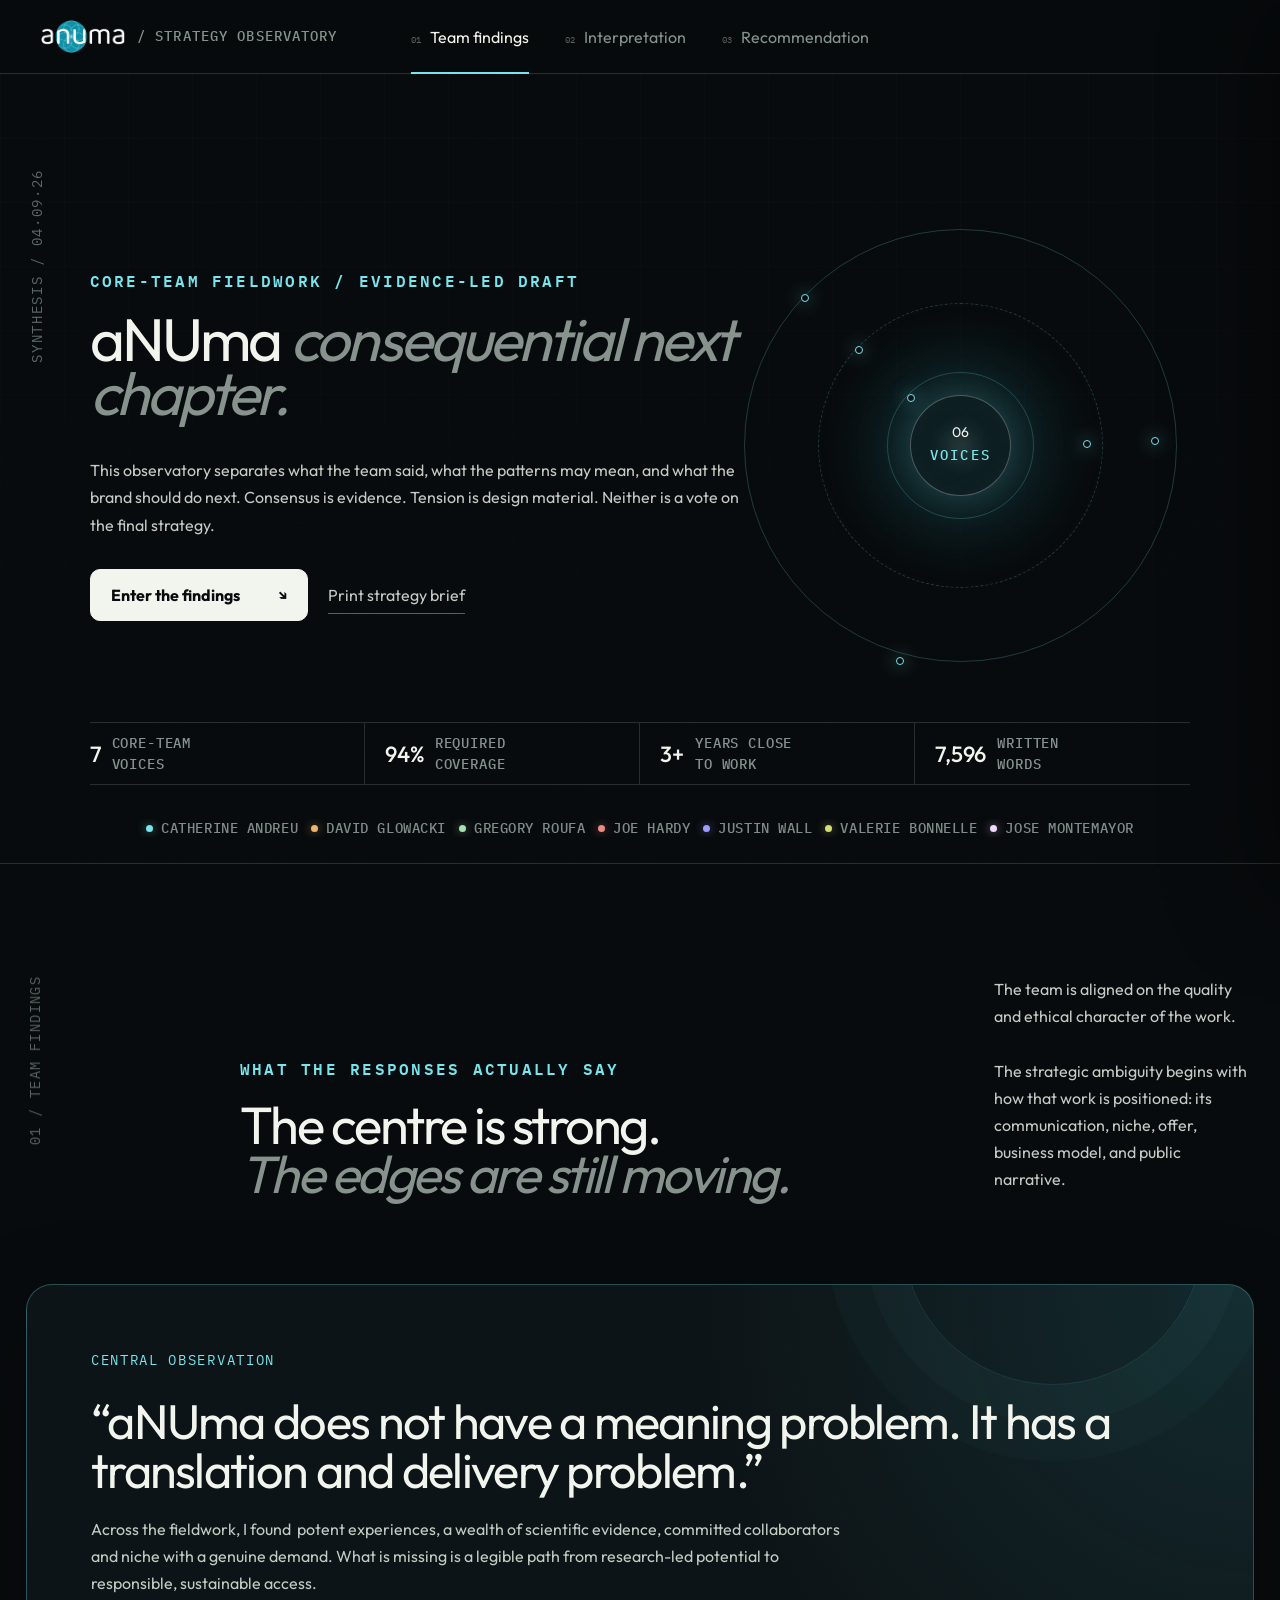
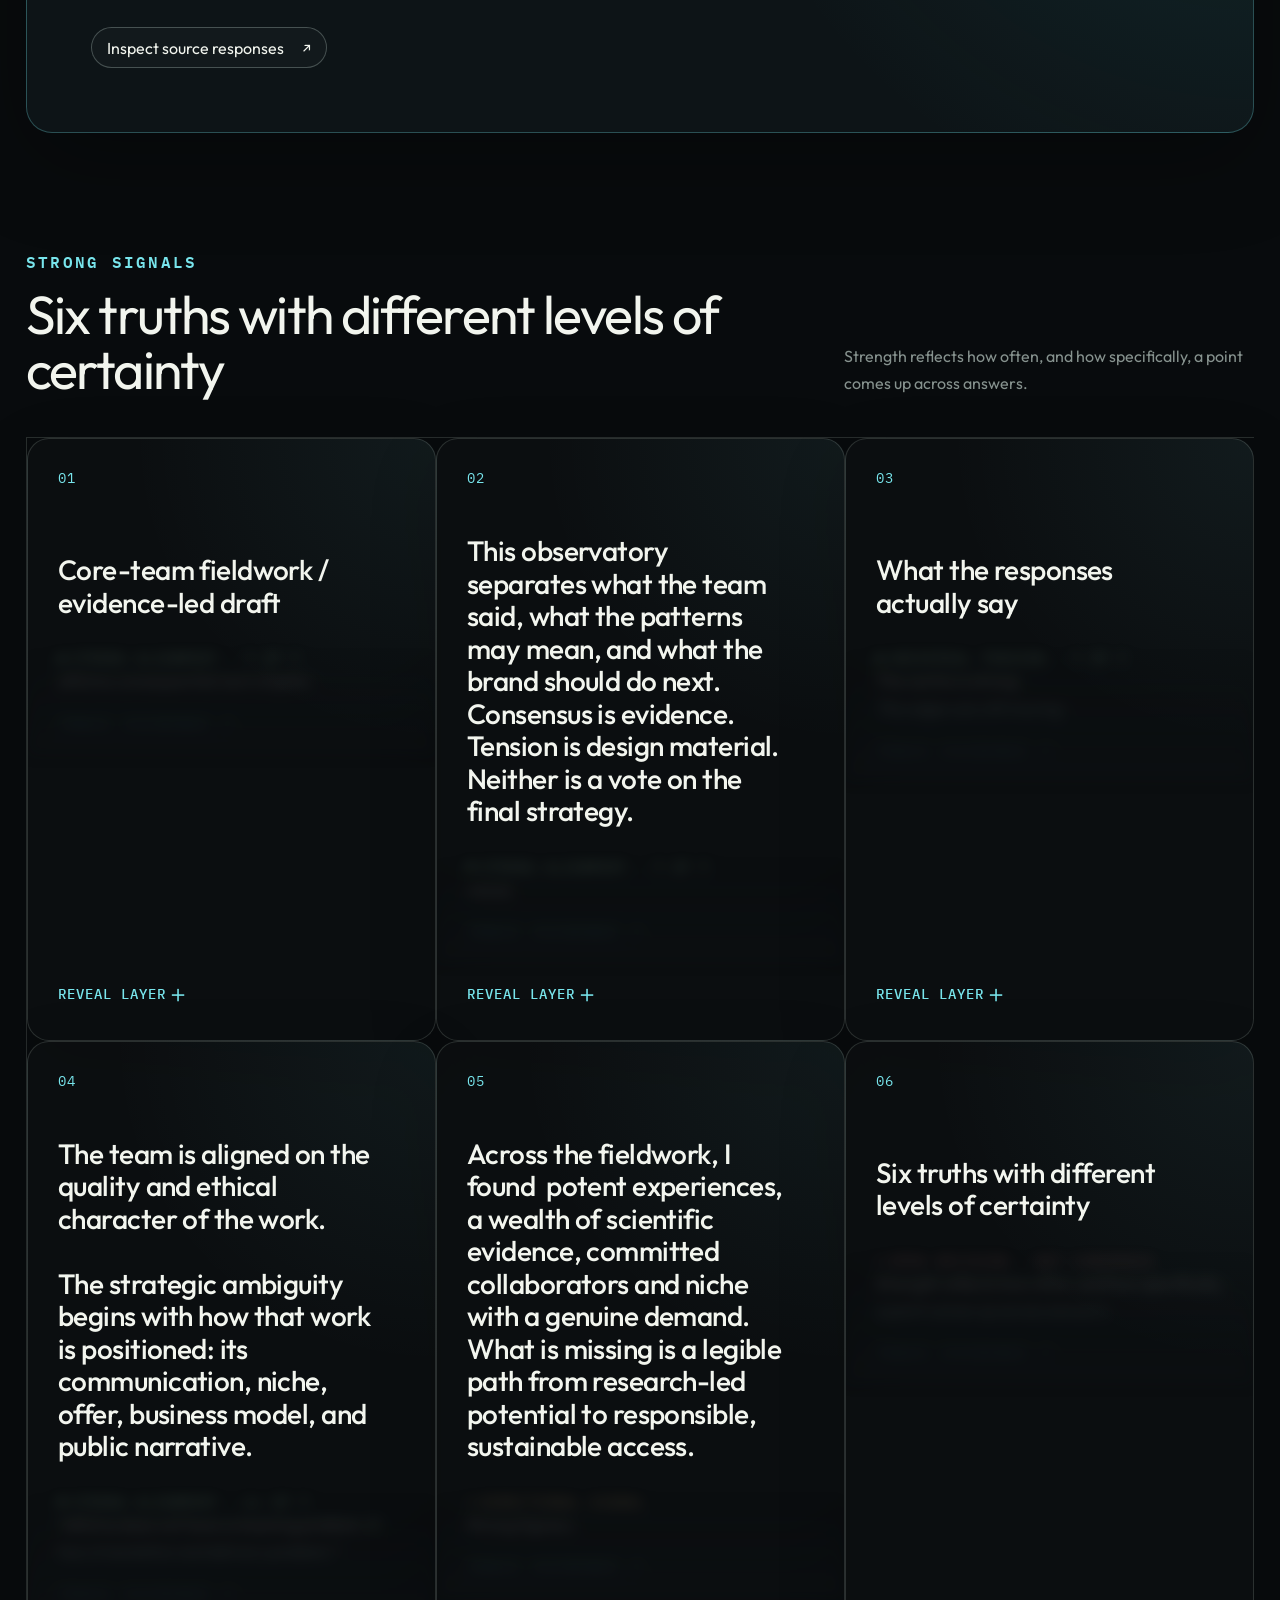
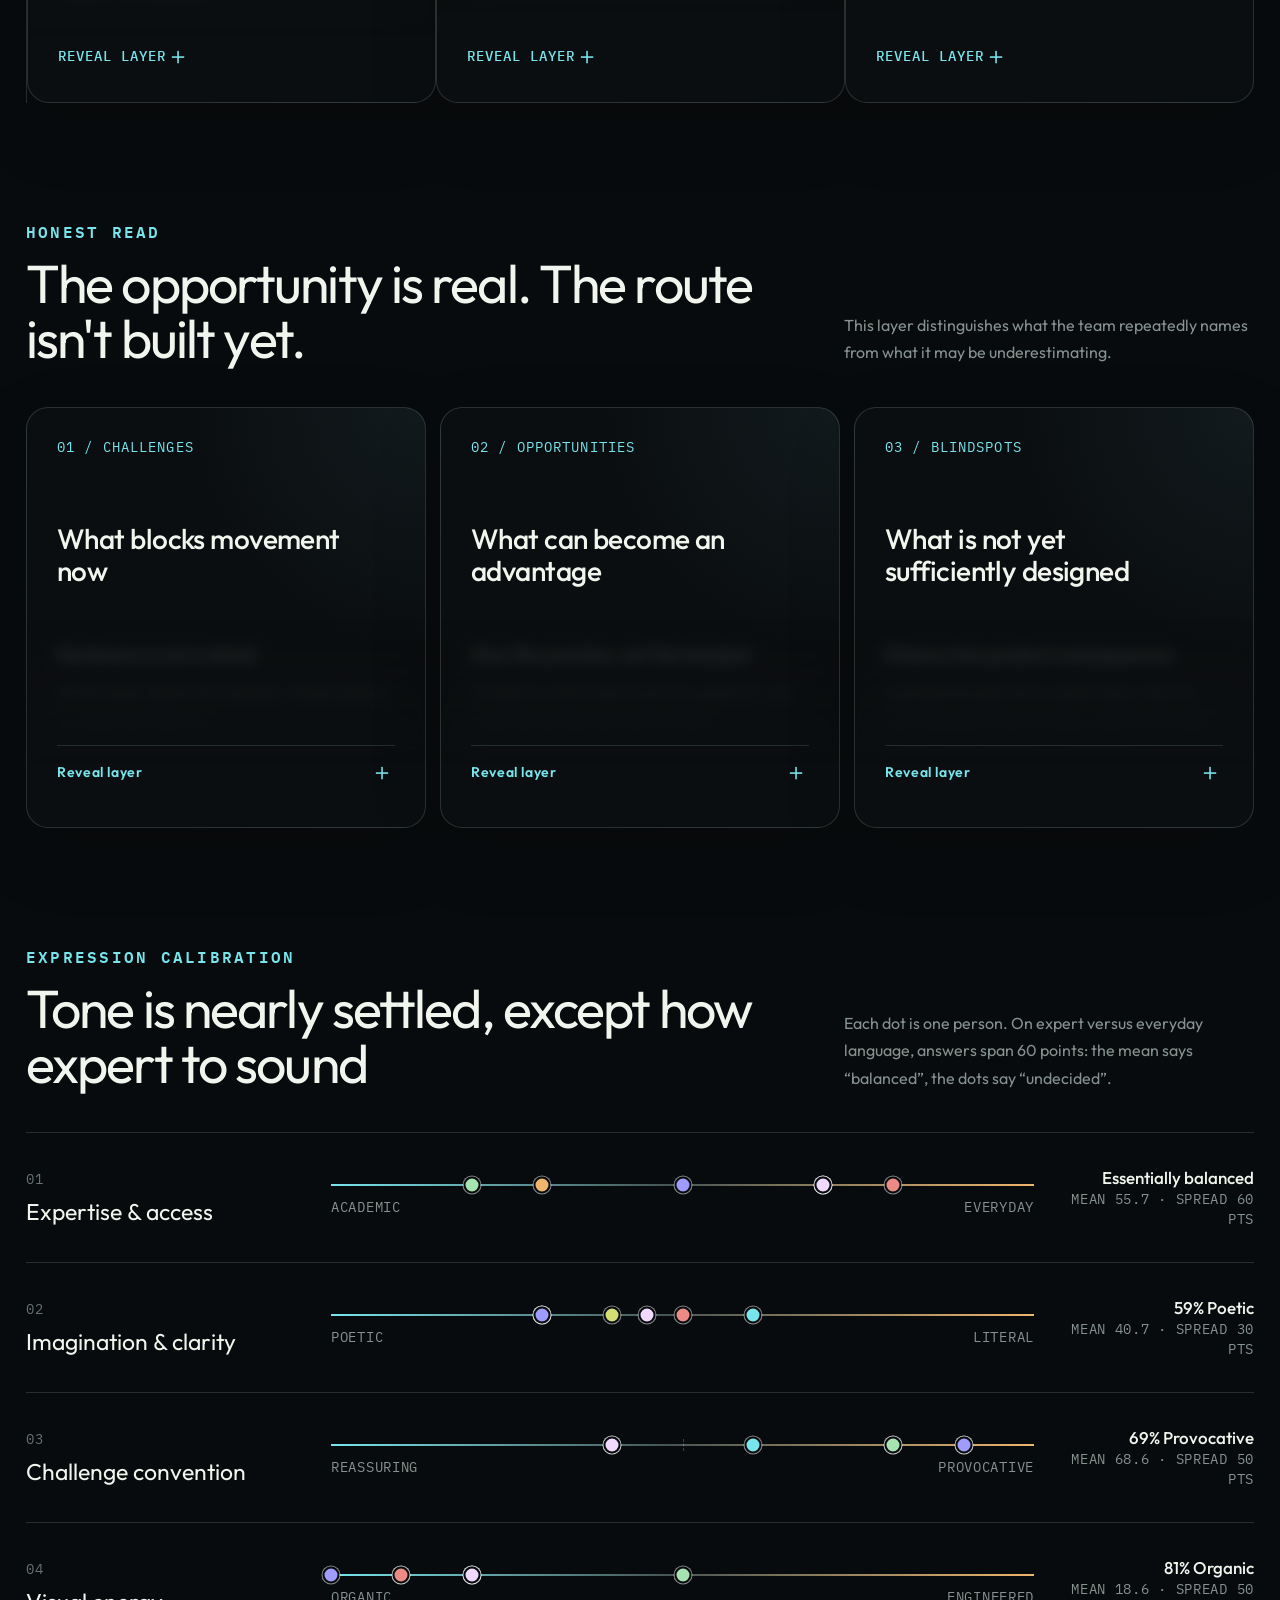
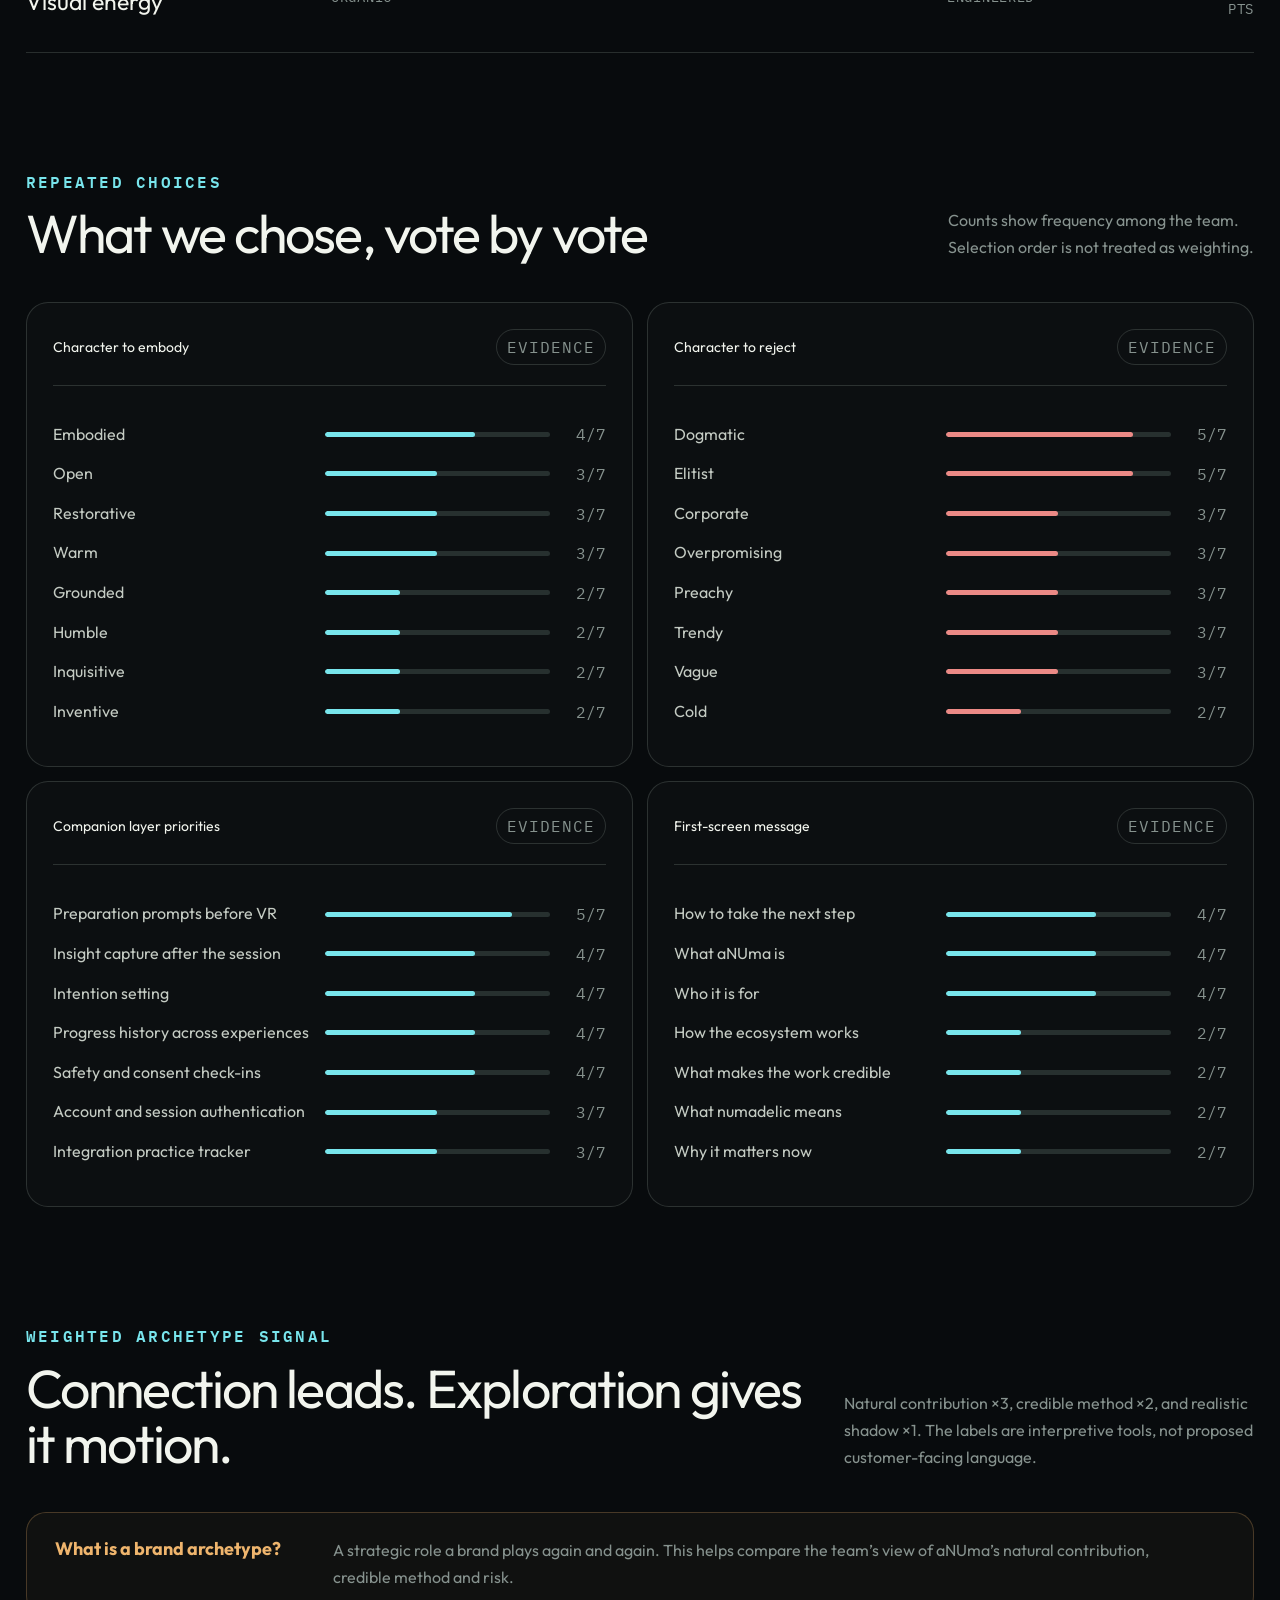
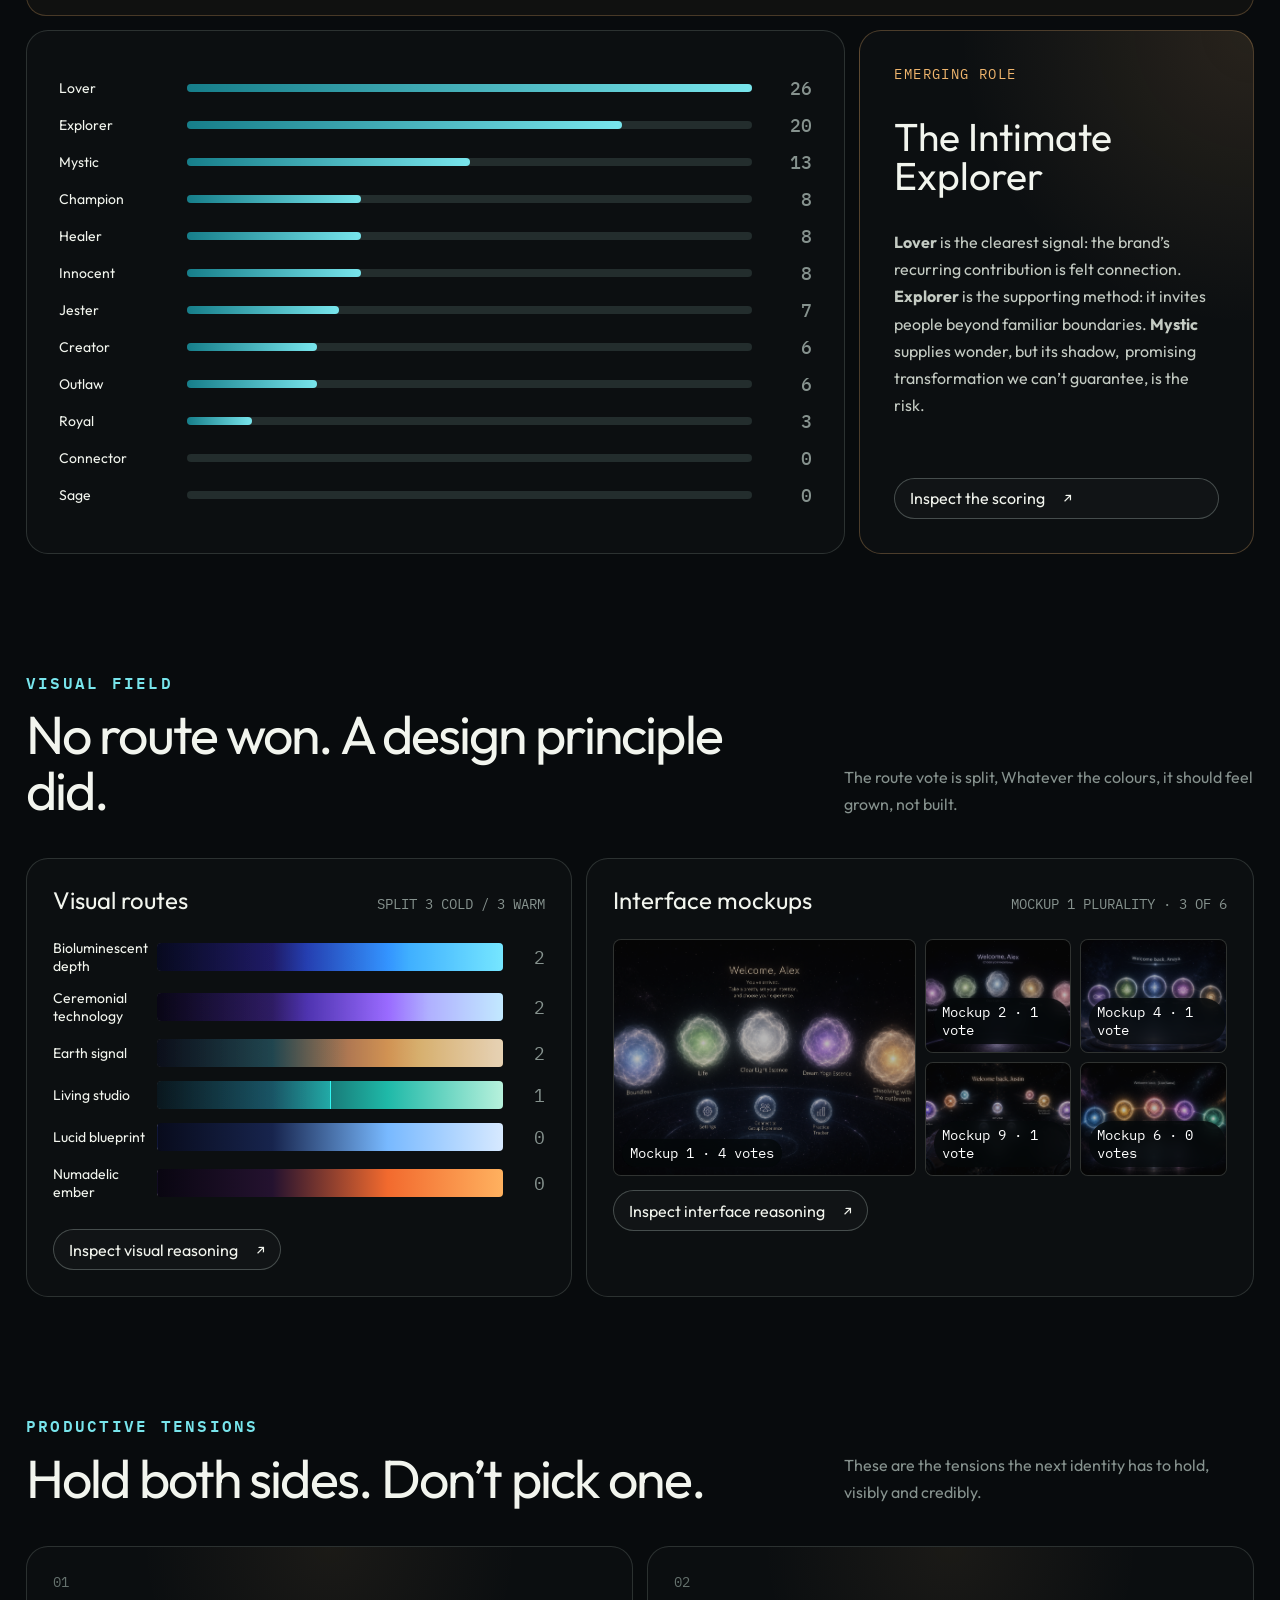
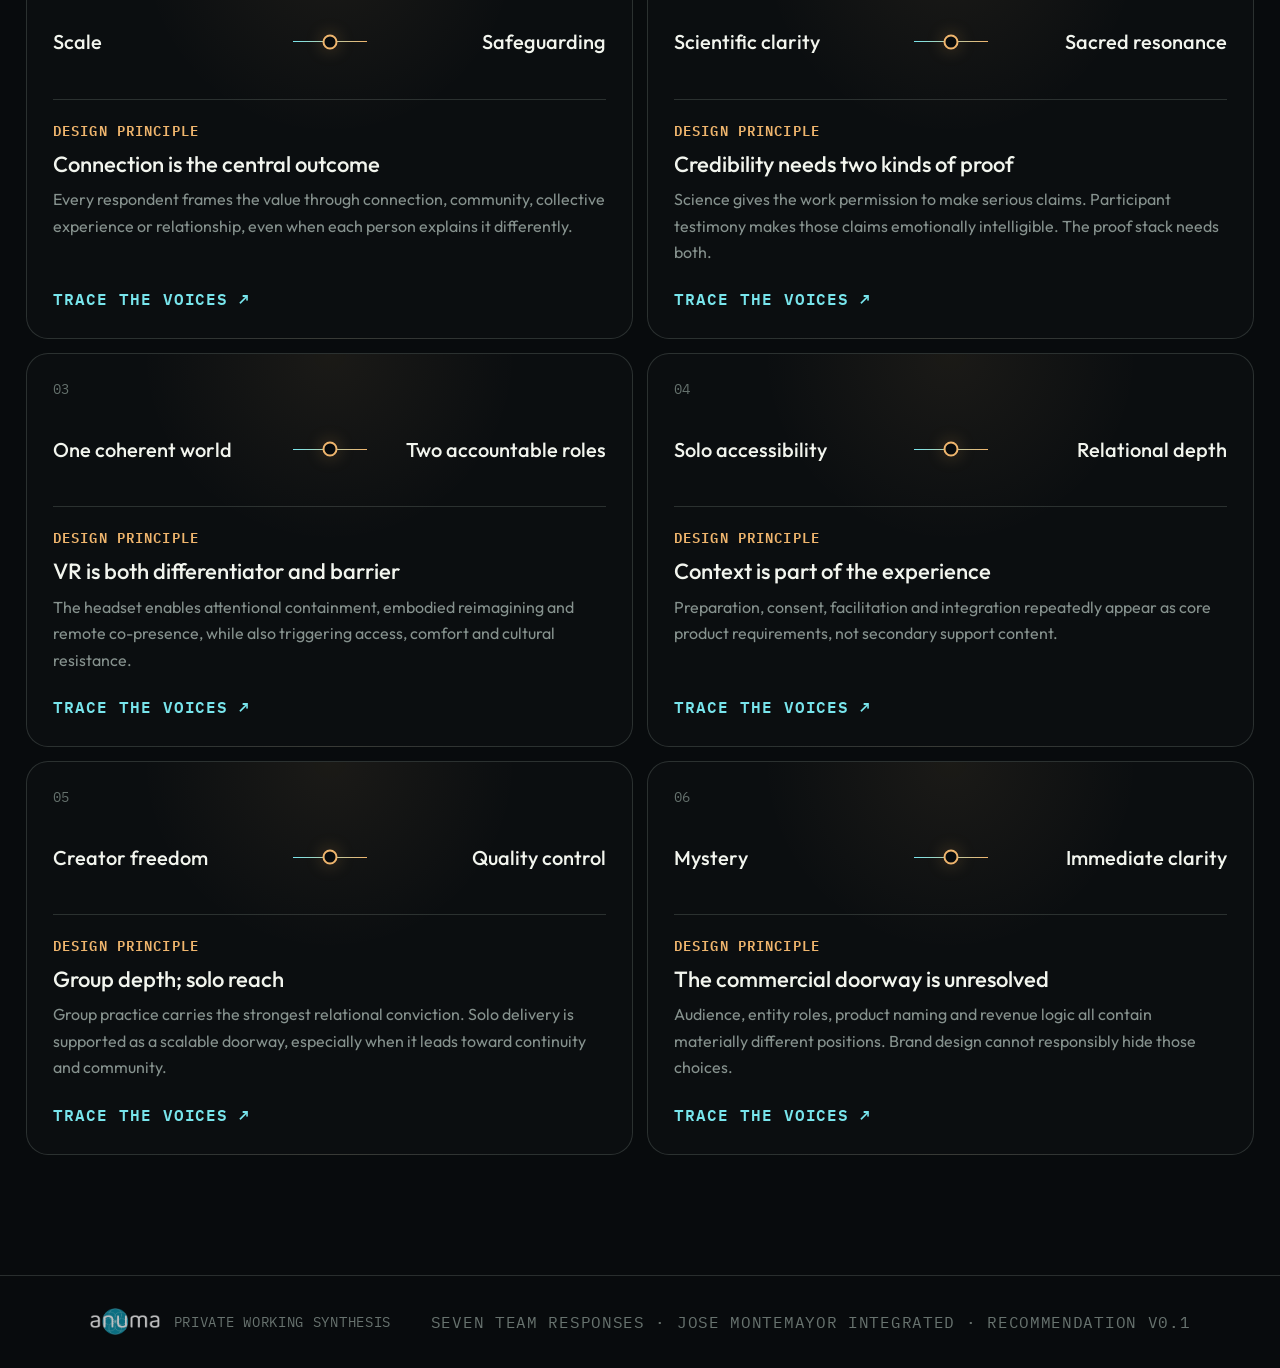
==== commit a37c2751: "Hide presentation editing controls behind shortcut" ====
--- a/analysis.html
+++ b/analysis.html
@@ -9,7 +9,7 @@
   <link rel="preconnect" href="https://fonts.googleapis.com/">
   <link rel="preconnect" href="https://fonts.gstatic.com/" crossorigin="">
   <link href="https://fonts.googleapis.com/css2?family=IBM+Plex+Mono:wght@400;500;600&family=Outfit:wght@300;400;500;600;700&display=swap" rel="stylesheet">
-  <link rel="stylesheet" href="analysis.css?v=recommendation-20260922-1">
+  <link rel="stylesheet" href="analysis.css?v=recommendation-20260922-2">
 </head>
 <body class="">
   <a class="skip-link" href="#analysisMain">Skip to analysis</a>
@@ -29,7 +29,7 @@
       <button class="phase-link active" type="button" data-phase-target="recommendation" aria-current="page"><i>03</i> Recommendation</button>
     </nav>
 
-    <div class="masthead-actions">
+    <div class="masthead-actions" id="mastheadUtilities" hidden>
       <span class="privacy-state"><i></i> Local analysis</span>
       <button class="header-button header-button--accent" id="editModeButton" type="button" aria-pressed="false">Edit copy</button>
     </div>
@@ -1134,7 +1134,7 @@
         <section class="platform-vote" aria-labelledby="platformVoteTitle">
           <div class="platform-vote__intro"><span class="mono">ROOM BALLOT / SAVED LOCALLY</span><h3 id="platformVoteTitle">Which idea can carry the next chapter?</h3><p>Use the plus buttons to record the room. The numbers stay in this browser and can be reset at any time.</p></div>
           <div class="platform-option" data-platform-option="feeling"><span>OPTION A</span><strong>From knowing<br>to feeling.</strong><p>More immediate and emotionally legible. It names the gap between intellectual understanding and felt experience.</p><div><button type="button" data-vote-add="feeling">＋ Add vote</button><output id="voteFeeling">0</output></div></div>
-          <div class="platform-option" data-platform-option="being"><span>OPTION B</span><strong>From knowing<br>to being.</strong><p>More spacious and philosophically distinctive. It suggests integration and embodiment, but asks more from first-time audiences.</p><div><button type="button" data-vote-add="being">＋ Add vote</button><output id="voteBeing">0</output></div></div>
+          <div class="platform-option" data-platform-option="being"><span>OPTION B</span><strong>From Knowledge<br>to Experience</strong><p>More spacious and philosophically distinctive. It suggests integration and embodiment, but asks more from first-time audiences.</p><div><button type="button" data-vote-add="being">＋ Add vote</button><output id="voteBeing">0</output></div></div>
           <button class="vote-reset" id="resetPlatformVote" type="button">Reset room ballot</button>
         </section>
 
@@ -1564,6 +1564,6 @@
   <script src="market-research.js?v=recommendation-20260922-1"></script>
   <script src="analysis-copy-snapshot.js?v=recommendation-20260922-1"></script>
   <script src="strategist-response.js?v=recommendation-20260922-1"></script>
-  <script src="analysis.js?v=recommendation-20260922-1"></script>
+  <script src="analysis.js?v=recommendation-20260922-3"></script>
 </body>
 </html>
--- a/analysis.css
+++ b/analysis.css
@@ -51,6 +51,7 @@
 .phase-link:hover, .phase-link.active { color: var(--paper); }
 .phase-link.active::after { transform: scaleX(1); }
 .masthead-actions { display: flex; justify-content: flex-end; align-items: center; gap: 9px; }
+.masthead-actions[hidden] { display: none; }
 .privacy-state { display: flex; align-items: center; gap: 7px; margin-right: 6px; color: var(--muted); font: 9px var(--mono); letter-spacing: .04em; white-space: nowrap; }
 .privacy-state i { width: 6px; height: 6px; border-radius: 50%; background: var(--mint); box-shadow: 0 0 12px rgba(167, 226, 177, .65); }
 .header-button { min-height: 36px; padding: 0 12px; border: 1px solid var(--line); border-radius: 999px; color: var(--paper-soft); background: rgba(255, 255, 255, .025); cursor: pointer; font-size: 10px; transition: .2s ease; }
